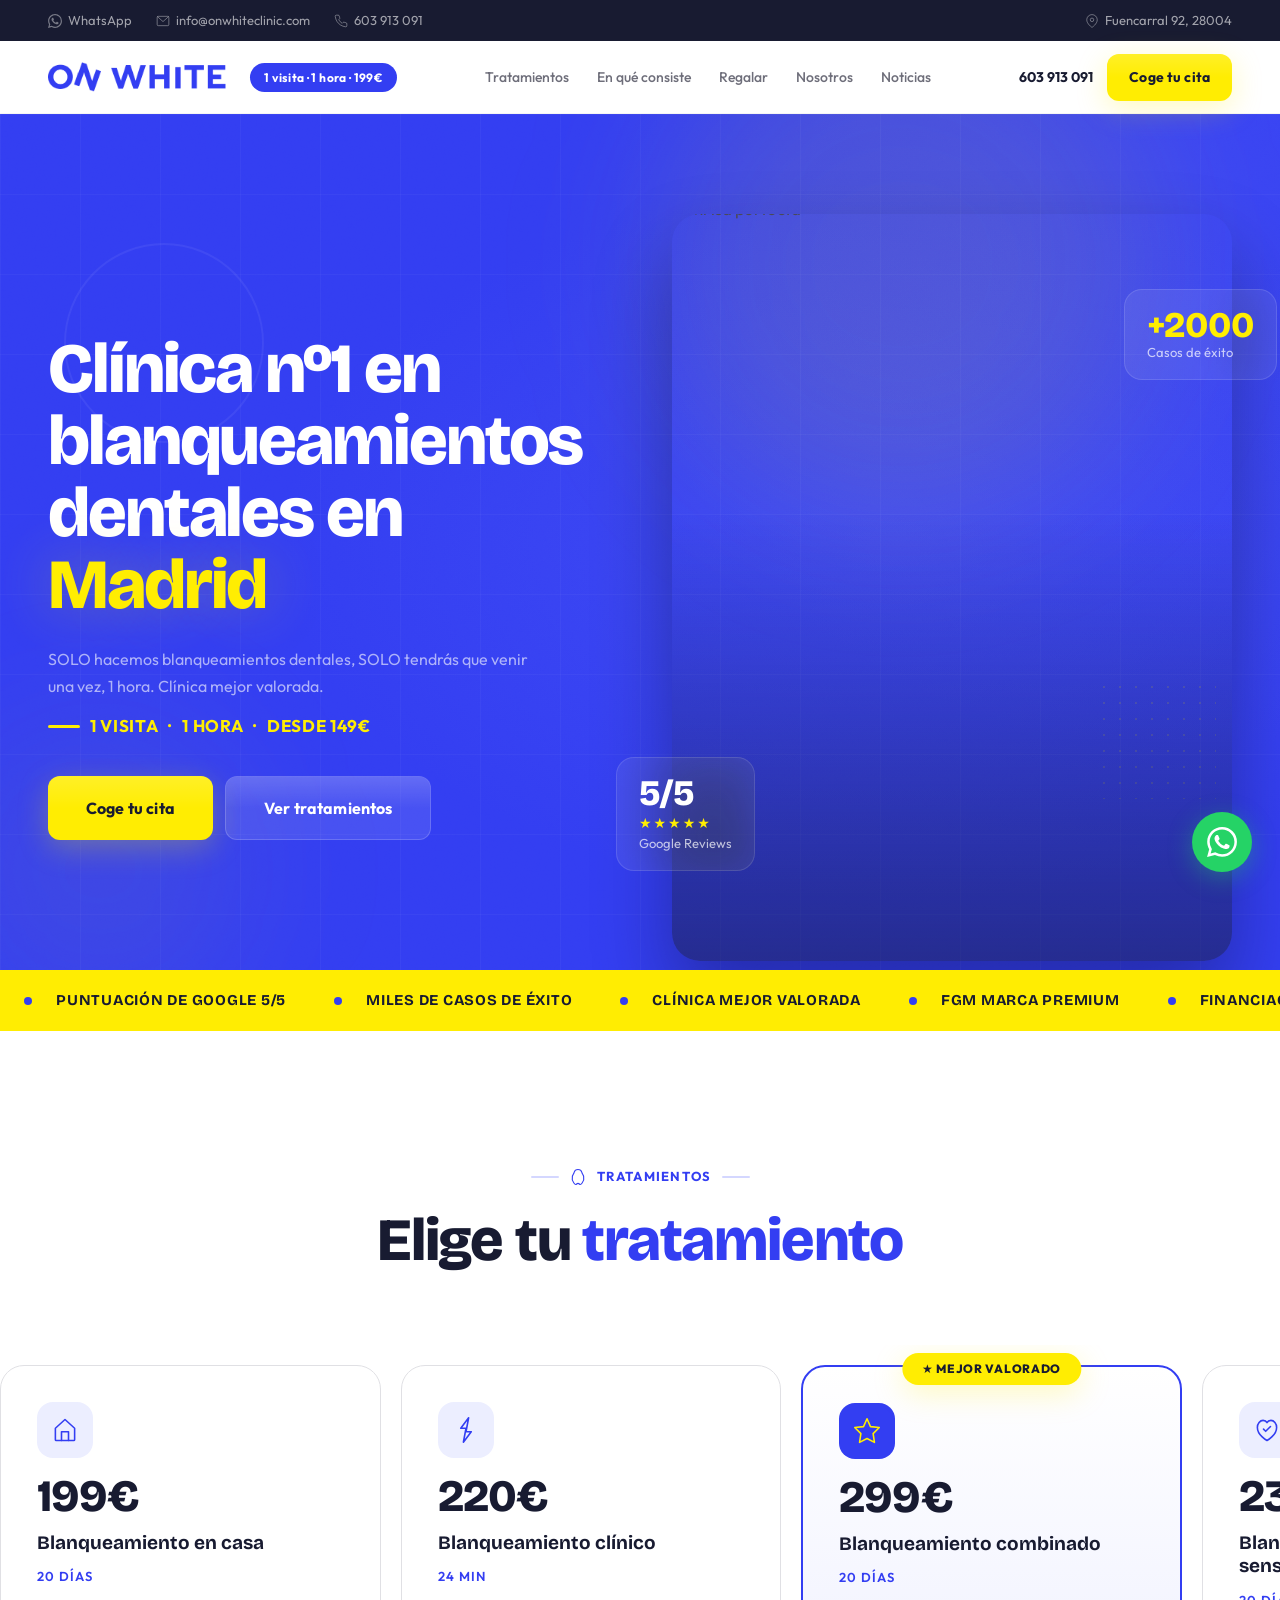
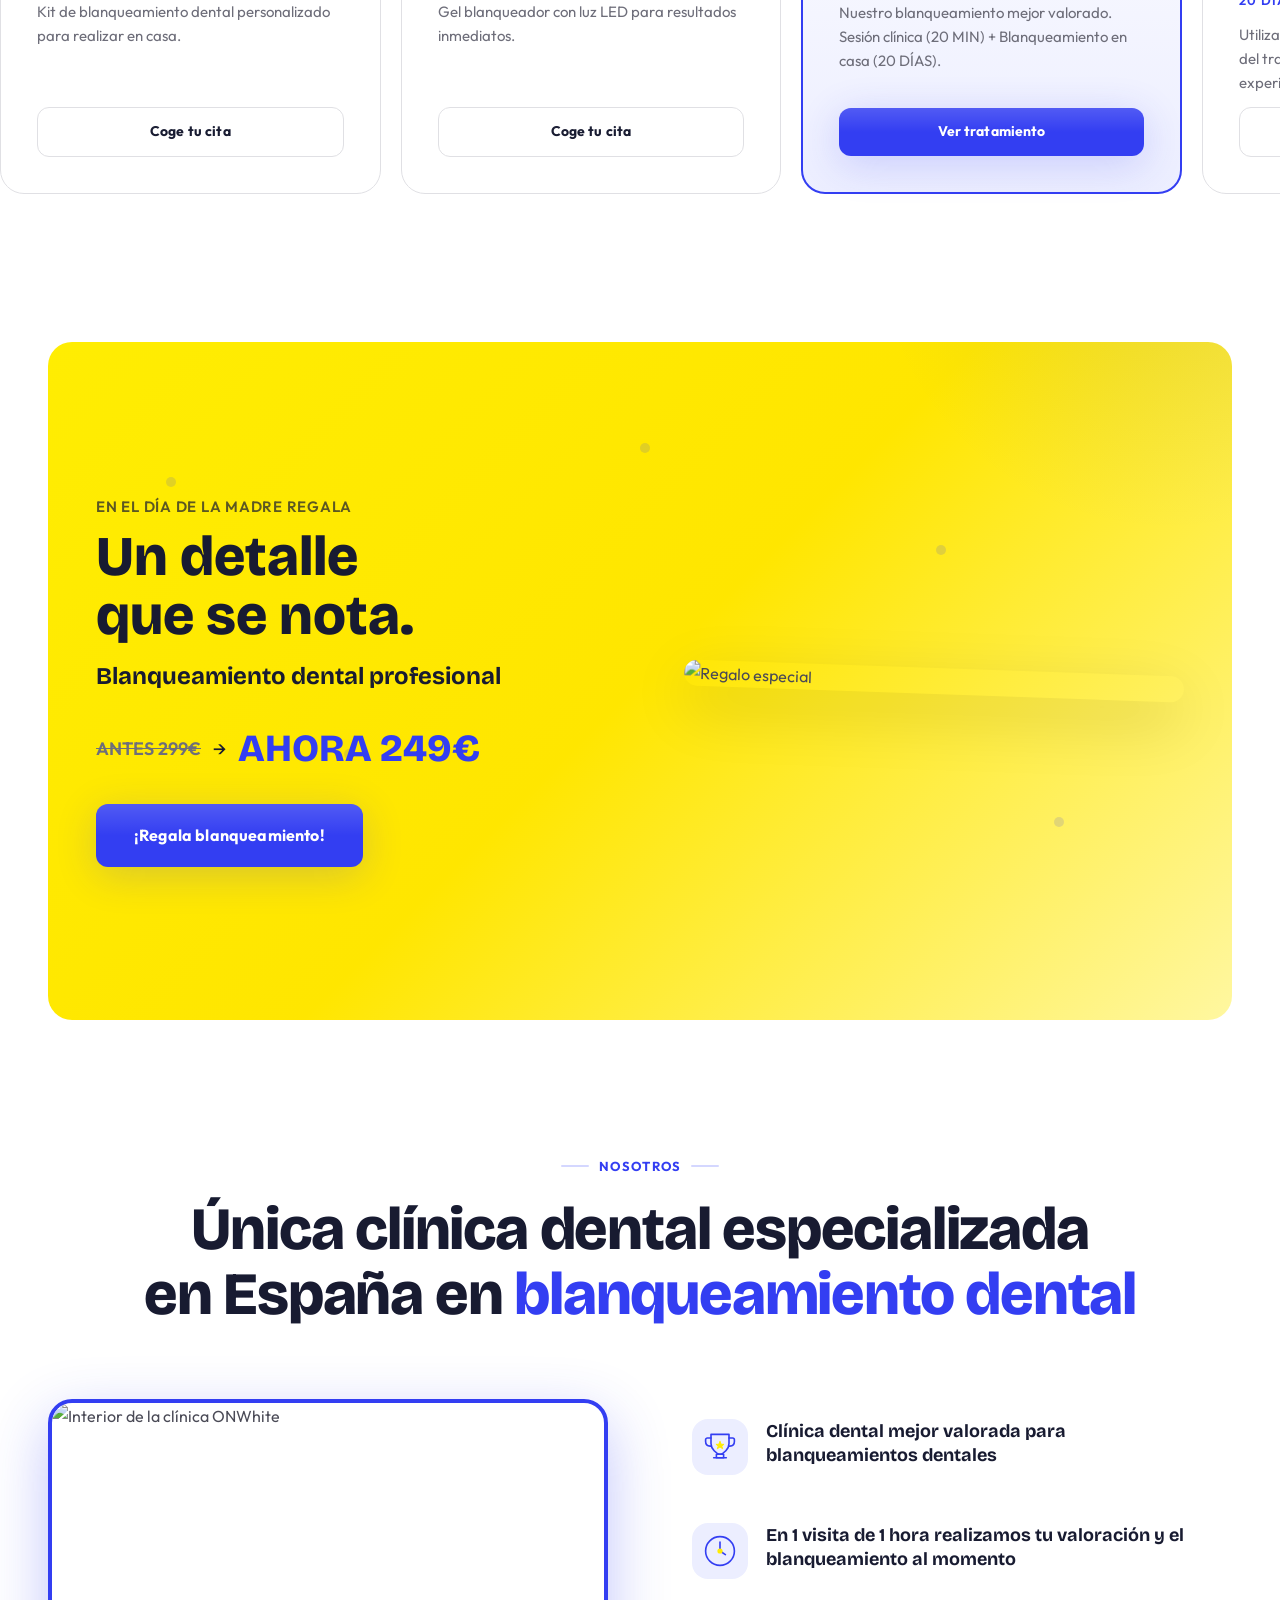
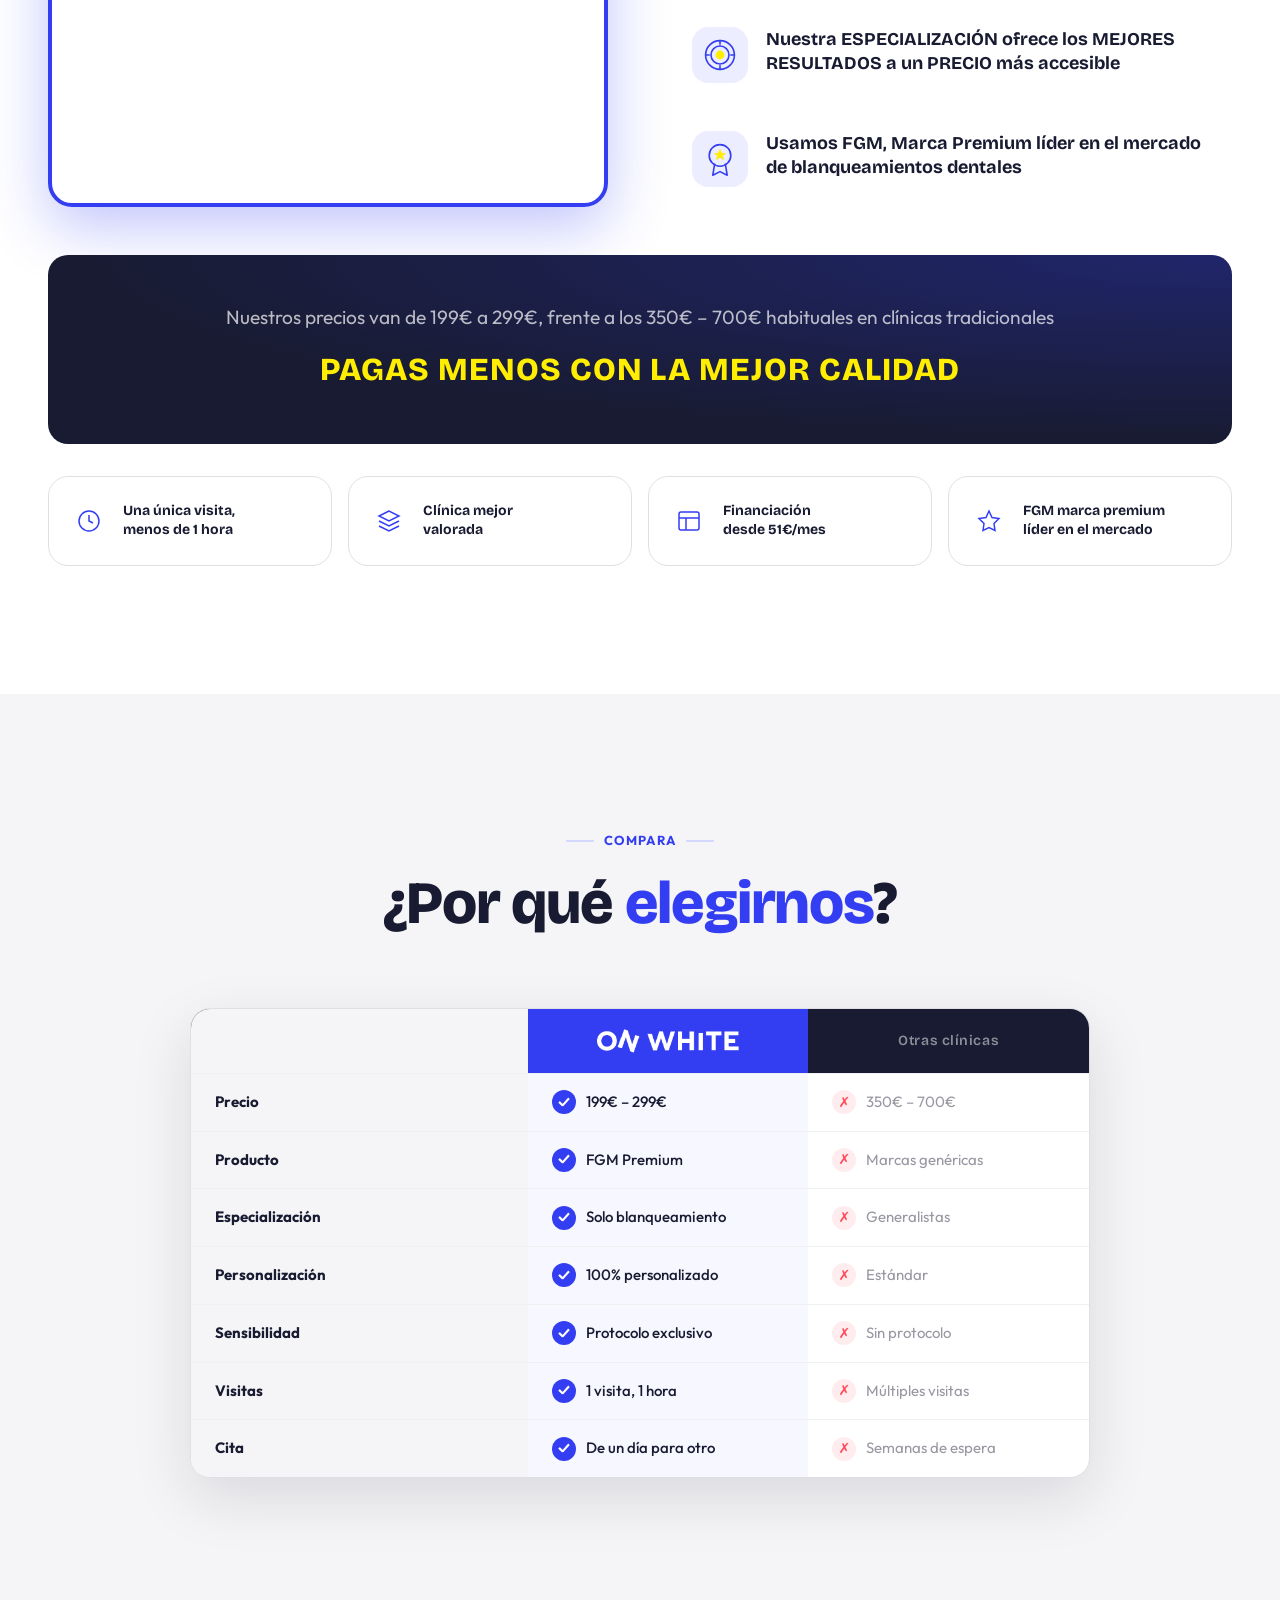
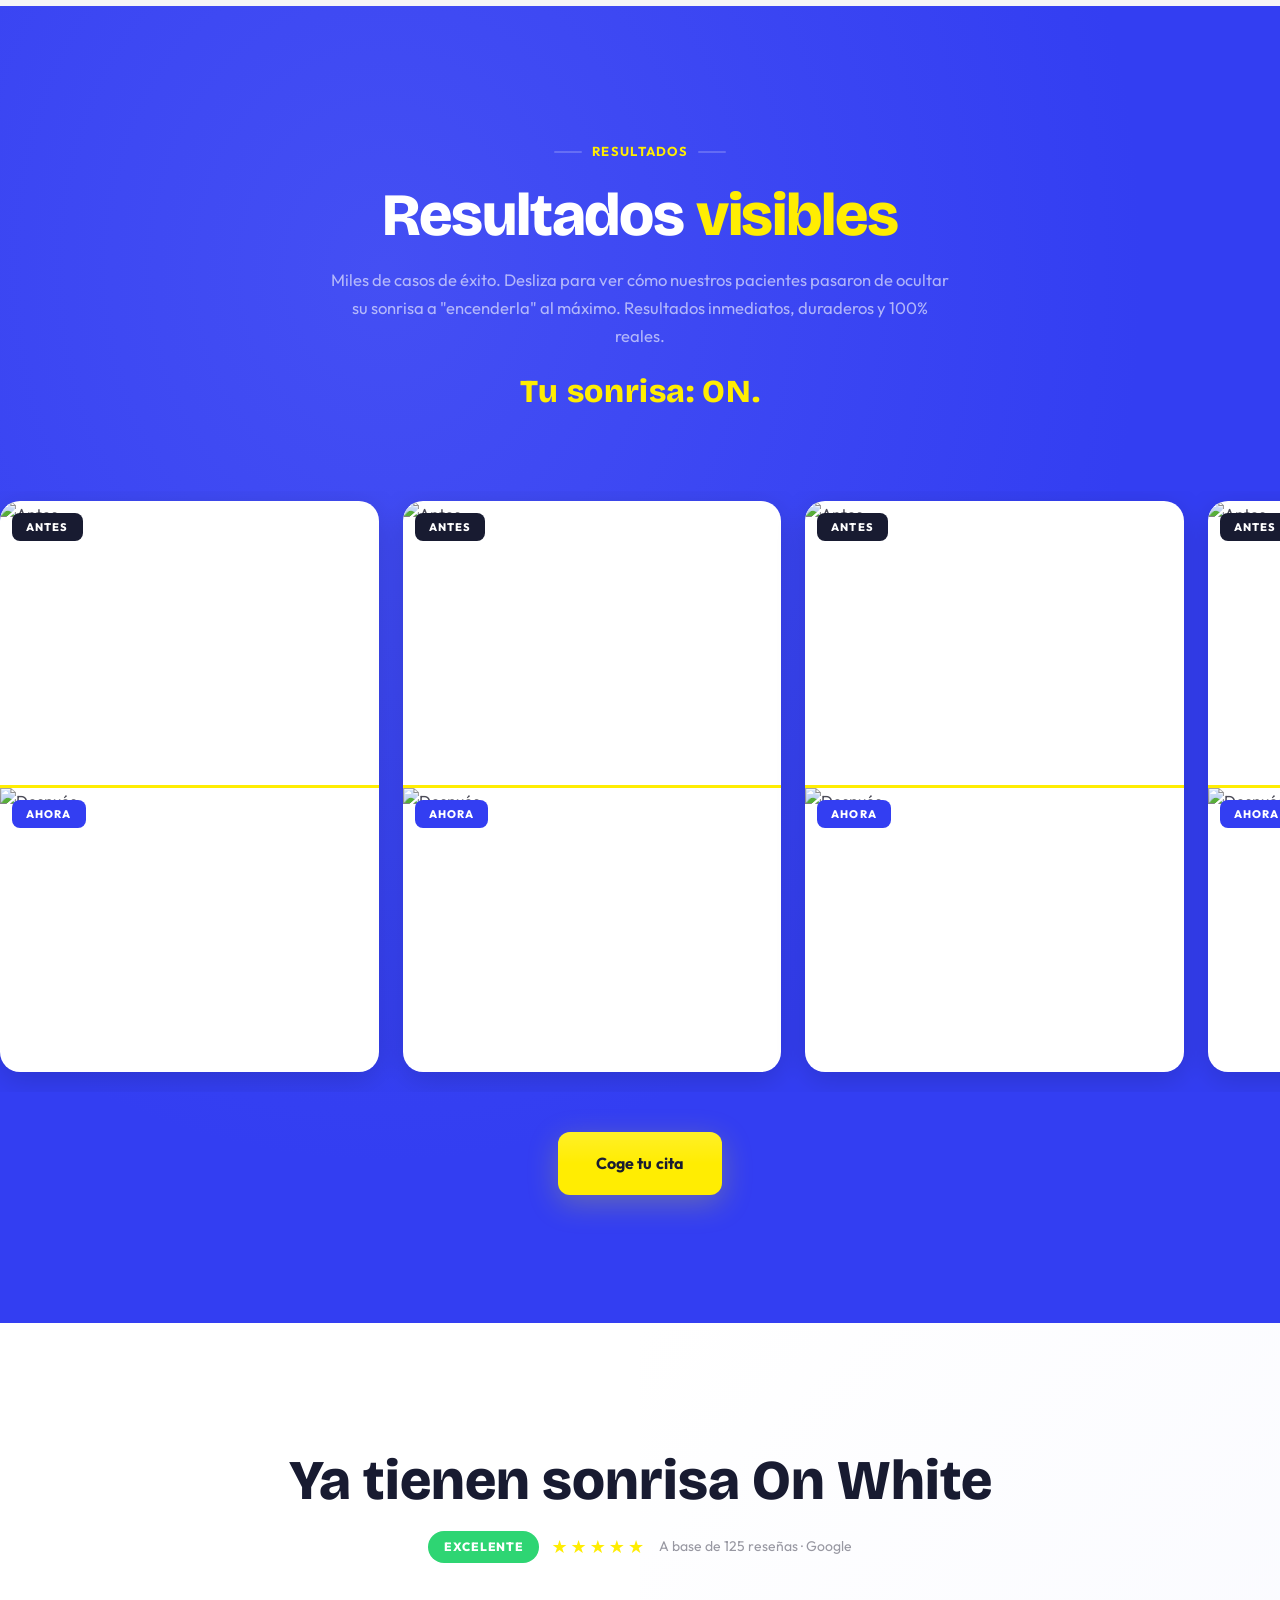
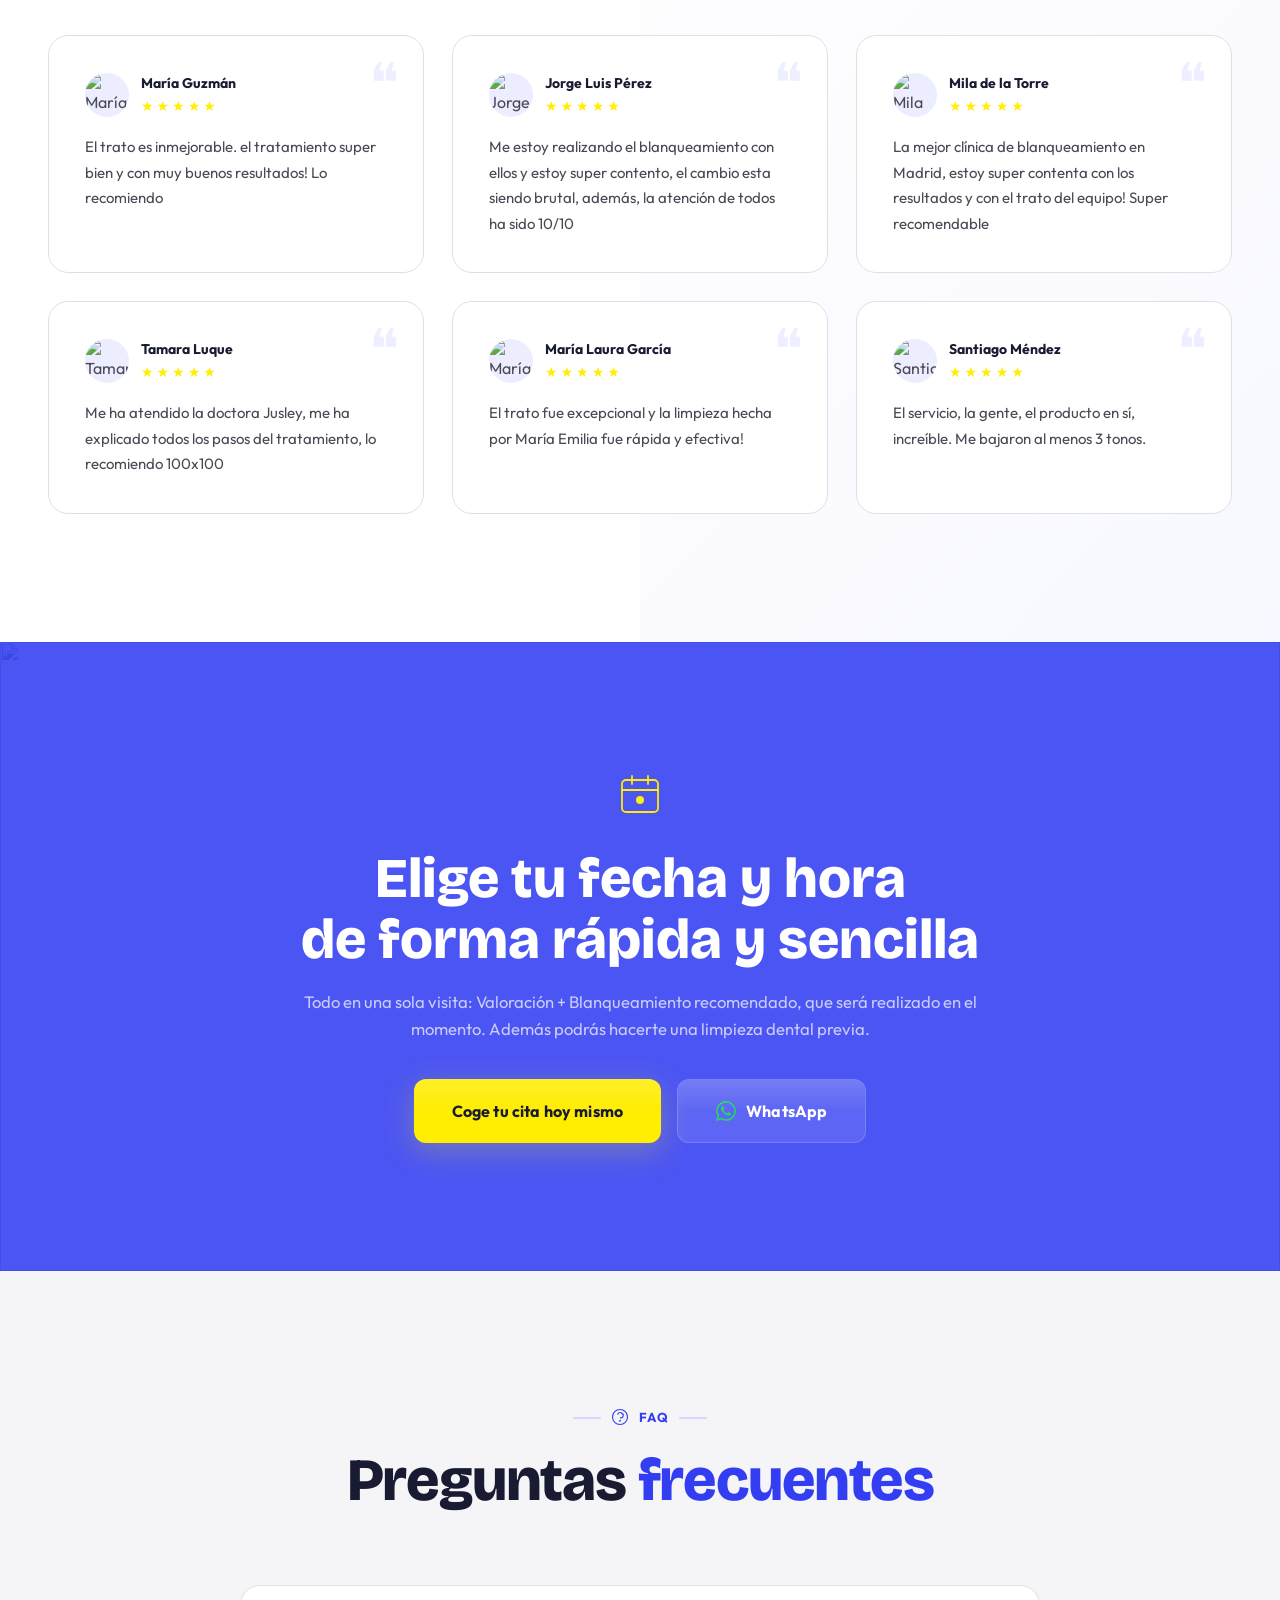
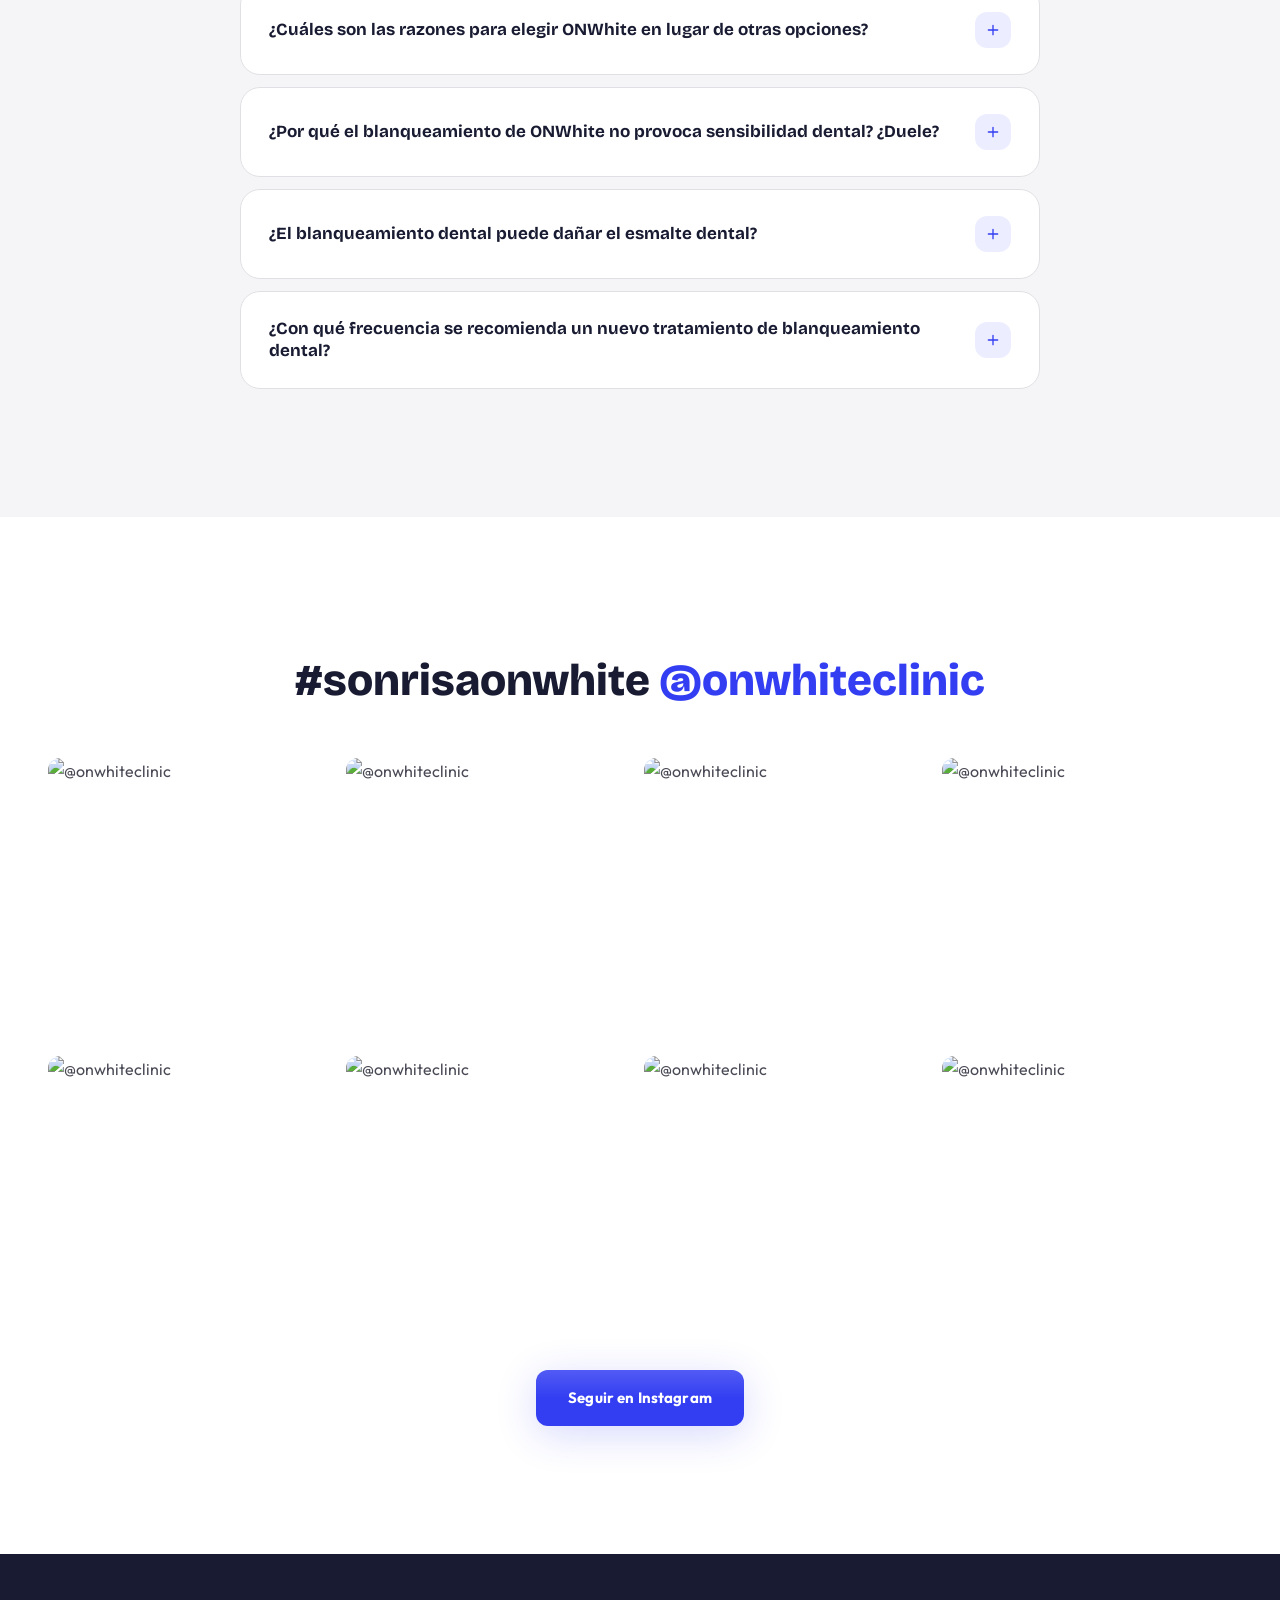
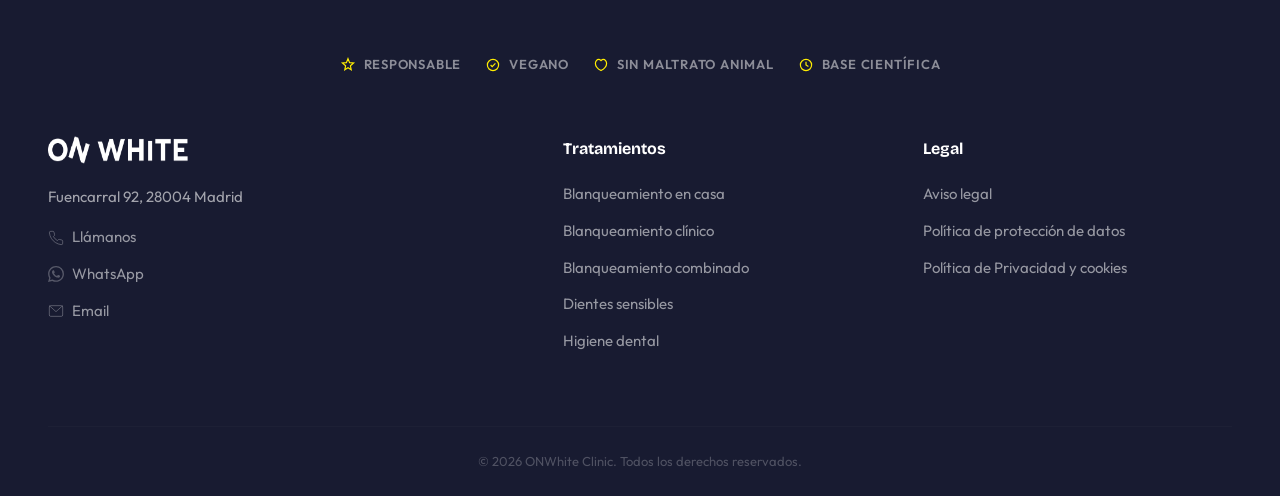
==== prototype/index.html @ ac0e4037 "fix: sliders scrollable, broken images, comparison header with logo - Add section--scroll class to d" ====
<!DOCTYPE html>
<html lang="es">
<head>
  <meta charset="UTF-8">
  <meta name="viewport" content="width=device-width, initial-scale=1.0">
  <title>ONWhite | Blanqueamiento X Dentistas en Madrid | Desde 149€</title>
  <meta name="description" content="La única clínica en España especializada en blanqueamiento dental. 1 visita, 1 hora, desde 149€. Clínica mejor valorada en Madrid.">
  <link rel="preconnect" href="https://fonts.googleapis.com">
  <link rel="preconnect" href="https://fonts.gstatic.com" crossorigin>
  <link href="https://fonts.googleapis.com/css2?family=Bricolage+Grotesque:opsz,wght@12..96,400;12..96,500;12..96,600;12..96,700;12..96,800&family=Outfit:wght@300;400;500;600;700&display=swap" rel="stylesheet">
  <link rel="stylesheet" href="styles.css">
</head>
<body>

  <!-- Sticky Mobile Bar -->
  <div class="sticky-bar" id="stickyBar">
    <span class="sticky-bar__text">1 visita · 1 hora · 199€</span>
    <a href="#reservar" class="sticky-bar__cta">Coge tu cita</a>
  </div>

  <!-- ==================== 1. TOP BAR ==================== -->
  <div class="topbar">
    <div class="topbar__inner">
      <div class="topbar__links">
        <a href="https://wa.me/34603913091" class="topbar__link" target="_blank" rel="noopener">
          <svg viewBox="0 0 24 24" fill="currentColor"><path d="M17.472 14.382c-.297-.149-1.758-.867-2.03-.967-.273-.099-.471-.148-.67.15-.197.297-.767.966-.94 1.164-.173.199-.347.223-.644.075-.297-.15-1.255-.463-2.39-1.475-.883-.788-1.48-1.761-1.653-2.059-.173-.297-.018-.458.13-.606.134-.133.298-.347.446-.52.149-.174.198-.298.298-.497.099-.198.05-.371-.025-.52-.075-.149-.669-1.612-.916-2.207-.242-.579-.487-.5-.669-.51-.173-.008-.371-.01-.57-.01-.198 0-.52.074-.792.372-.272.297-1.04 1.016-1.04 2.479 0 1.462 1.065 2.875 1.213 3.074.149.198 2.096 3.2 5.077 4.487.709.306 1.262.489 1.694.625.712.227 1.36.195 1.871.118.571-.085 1.758-.719 2.006-1.413.248-.694.248-1.289.173-1.413-.074-.124-.272-.198-.57-.347m-5.421 7.403h-.004a9.87 9.87 0 01-5.031-1.378l-.361-.214-3.741.982.998-3.648-.235-.374a9.86 9.86 0 01-1.51-5.26c.001-5.45 4.436-9.884 9.888-9.884 2.64 0 5.122 1.03 6.988 2.898a9.825 9.825 0 012.893 6.994c-.003 5.45-4.437 9.884-9.885 9.884m8.413-18.297A11.815 11.815 0 0012.05 0C5.495 0 .16 5.335.157 11.892c0 2.096.547 4.142 1.588 5.945L.057 24l6.305-1.654a11.882 11.882 0 005.683 1.448h.005c6.554 0 11.89-5.335 11.893-11.893a11.821 11.821 0 00-3.48-8.413z"/></svg>
          WhatsApp
        </a>
        <a href="mailto:info@onwhiteclinic.com" class="topbar__link">
          <svg viewBox="0 0 24 24" fill="none" stroke="currentColor" stroke-width="1.5"><rect x="2" y="4" width="20" height="16" rx="2"/><path d="M22 4L12 13 2 4"/></svg>
          info@onwhiteclinic.com
        </a>
        <a href="tel:+34603913091" class="topbar__link">
          <svg viewBox="0 0 24 24" fill="none" stroke="currentColor" stroke-width="1.5"><path d="M22 16.92v3a2 2 0 01-2.18 2 19.79 19.79 0 01-8.63-3.07 19.5 19.5 0 01-6-6 19.79 19.79 0 01-3.07-8.67A2 2 0 014.11 2h3a2 2 0 012 1.72c.127.96.361 1.903.7 2.81a2 2 0 01-.45 2.11L8.09 9.91a16 16 0 006 6l1.27-1.27a2 2 0 012.11-.45c.907.339 1.85.573 2.81.7A2 2 0 0122 16.92z"/></svg>
          603 913 091
        </a>
      </div>
      <div class="topbar__address">
        <svg viewBox="0 0 24 24" fill="none" stroke="currentColor" stroke-width="1.5"><path d="M21 10c0 7-9 13-9 13s-9-6-9-13a9 9 0 0118 0z"/><circle cx="12" cy="10" r="3"/></svg>
        Fuencarral 92, 28004
      </div>
    </div>
  </div>

  <!-- ==================== 2. HEADER ==================== -->
  <header class="header" id="header">
    <div class="header__inner">
      <a href="/" class="header__logo">
        <img src="../assets/onwhite-logo-positivo.png" alt="ON WHITE" width="160" height="32">
      </a>
      <span class="header__promo">1 visita · 1 hora · 199€</span>
      <nav class="header__nav">
        <a href="#tratamientos" class="nav-link">Tratamientos</a>
        <a href="#como-funciona" class="nav-link">En qué consiste</a>
        <a href="#regalo" class="nav-link">Regalar</a>
        <a href="#nosotros" class="nav-link">Nosotros</a>
        <a href="#noticias" class="nav-link">Noticias</a>
      </nav>
      <div class="header__right">
        <a href="tel:+34603913091" class="header__phone">603 913 091</a>
        <a href="#reservar" class="btn btn--yellow btn--sm">Coge tu cita</a>
      </div>
      <button class="header__burger" id="burger" aria-label="Menú">
        <span></span><span></span><span></span>
      </button>
    </div>
  </header>

  <!-- ==================== 17. Mobile Menu ==================== -->
  <div class="mobile-menu" id="mobileMenu">
    <nav class="mobile-menu__nav">
      <a href="#tratamientos" class="mobile-menu__link">Tratamientos</a>
      <a href="#como-funciona" class="mobile-menu__link">En qué consiste</a>
      <a href="#regalo" class="mobile-menu__link">Regalar</a>
      <a href="#nosotros" class="mobile-menu__link">Nosotros</a>
      <a href="#noticias" class="mobile-menu__link">Noticias</a>
      <a href="#reservar" class="btn btn--yellow btn--lg mobile-menu__cta">Coge tu cita</a>
    </nav>
  </div>

  <main>

    <!-- ==================== 3. HERO ==================== -->
    <section class="hero">
      <div class="hero__bg">
        <div class="hero__gradient"></div>
        <div class="hero__grid-lines"></div>
        <div class="hero__orb hero__orb--1"></div>
        <div class="hero__orb hero__orb--2"></div>
        <div class="hero__grain"></div>
        <!-- Decorative floating shapes -->
        <div class="hero__deco hero__deco--circle"></div>
        <div class="hero__deco hero__deco--dots"></div>
      </div>
      <div class="hero__content">
        <div class="hero__text">
          <h1 class="hero__title reveal">
            Clínica nº1 en<br>blanqueamientos<br>dentales en <em>Madrid</em>
          </h1>
          <p class="hero__desc reveal" style="animation-delay:.12s">SOLO hacemos blanqueamientos dentales, SOLO tendrás que venir una vez, 1 hora. Clínica mejor valorada.</p>
          <p class="hero__sub reveal" style="animation-delay:.18s">1 visita <span>·</span> 1 hora <span>·</span> desde 149€</p>
          <div class="hero__ctas reveal" style="animation-delay:.24s">
            <a href="#reservar" class="btn btn--yellow btn--lg">Coge tu cita</a>
            <a href="#tratamientos" class="btn btn--glass btn--lg">Ver tratamientos</a>
          </div>
        </div>
        <div class="hero__visual reveal" style="animation-delay:.15s">
          <div class="hero__img-wrap">
            <img src="https://images.unsplash.com/photo-1606811841689-23dfddce3e95?w=900&q=80&auto=format&fit=crop" alt="Sonrisa perfecta" loading="eager">
            <div class="hero__img-overlay"></div>
          </div>
          <div class="hero__float hero__float--rating">
            <div>
              <div class="hero__float-score" data-count="5" data-suffix="/5">5/5</div>
              <div class="hero__float-stars">★★★★★</div>
              <div class="hero__float-label">Google Reviews</div>
            </div>
          </div>
          <div class="hero__float hero__float--cases">
            <div>
              <div class="hero__float-num" data-count="2000" data-prefix="+">+2.000</div>
              <div class="hero__float-text">Casos de éxito</div>
            </div>
          </div>
        </div>
      </div>
    </section>

    <!-- ==================== 4. MARQUEE ==================== -->
    <div class="marquee">
      <div class="marquee__track">
        <span class="marquee__item">Puntuación de Google 5/5</span>
        <span class="marquee__item">Miles de casos de éxito</span>
        <span class="marquee__item">Clínica mejor valorada</span>
        <span class="marquee__item">FGM marca premium</span>
        <span class="marquee__item">Financiación desde 38 euros</span>
        <span class="marquee__item">Expertos en blanqueamientos dentales</span>
        <span class="marquee__item">Puntuación de Google 5/5</span>
        <span class="marquee__item">Miles de casos de éxito</span>
        <span class="marquee__item">Clínica mejor valorada</span>
        <span class="marquee__item">FGM marca premium</span>
        <span class="marquee__item">Financiación desde 38 euros</span>
        <span class="marquee__item">Expertos en blanqueamientos dentales</span>
      </div>
    </div>

    <!-- ==================== 5. TREATMENTS ==================== -->
    <section class="section section--scroll treatments" id="tratamientos">
      <div class="container">
        <div class="s-header">
          <div class="s-tag reveal">
            <!-- Tooth SVG icon -->
            <svg class="s-tag__icon" viewBox="0 0 24 24" fill="none" stroke="currentColor" stroke-width="1.5" stroke-linecap="round" stroke-linejoin="round" width="18" height="18">
              <path d="M12 2C9.5 2 7.5 3.5 7 5.5C6.3 8.2 5 9 4.5 11C3.5 15 5 18 6.5 20C7.5 21.5 8 22 9 22C10 22 10.5 20.5 12 20.5C13.5 20.5 14 22 15 22C16 22 16.5 21.5 17.5 20C19 18 20.5 15 19.5 11C19 9 17.7 8.2 17 5.5C16.5 3.5 14.5 2 12 2Z"/>
            </svg>
            Tratamientos
          </div>
          <h2 class="s-title reveal" style="animation-delay:.06s">Elige tu <em>tratamiento</em></h2>
        </div>
        <div class="t-slider">
          <div class="t-slider__track">

          <!-- Card 1: En casa -->
          <div class="t-card">
            <div class="t-card__icon-wrap">
              <svg viewBox="0 0 32 32" fill="none" stroke="var(--blue)" stroke-width="1.8" stroke-linecap="round" stroke-linejoin="round">
                <path d="M5 14L16 4L27 14V27C27 27.6 26.6 28 26 28H6C5.4 28 5 27.6 5 27V14Z"/>
                <path d="M12 28V18H20V28"/>
              </svg>
            </div>
            <div class="t-card__price">199€</div>
            <h3 class="t-card__name">Blanqueamiento en casa</h3>
            <div class="t-card__dur">20 DÍAS</div>
            <p class="t-card__desc">Kit de blanqueamiento dental personalizado para realizar en casa.</p>
            <a href="#reservar" class="btn btn--outline btn--full btn--sm">Coge tu cita</a>
          </div>

          <!-- Card 2: Clínico -->
          <div class="t-card">
            <div class="t-card__icon-wrap">
              <svg viewBox="0 0 32 32" fill="none" stroke="var(--blue)" stroke-width="1.8" stroke-linecap="round" stroke-linejoin="round">
                <path d="M19 2L10 14H16L13 30L22 18H16L19 2Z"/>
              </svg>
            </div>
            <div class="t-card__price">220€</div>
            <h3 class="t-card__name">Blanqueamiento clínico</h3>
            <div class="t-card__dur">24 MIN</div>
            <p class="t-card__desc">Gel blanqueador con luz LED para resultados inmediatos.</p>
            <a href="#reservar" class="btn btn--outline btn--full btn--sm">Coge tu cita</a>
          </div>

          <!-- Card 3: Combinado — FEATURED -->
          <div class="t-card t-card--best">
            <div class="t-card__badge">★ Mejor valorado</div>
            <div class="t-card__icon-wrap t-card__icon-wrap--best">
              <svg viewBox="0 0 32 32" fill="none" stroke="var(--yellow)" stroke-width="1.8" stroke-linecap="round" stroke-linejoin="round">
                <path d="M16 2L20 11L30 12L23 19L24.5 29L16 24.5L7.5 29L9 19L2 12L12 11L16 2Z"/>
              </svg>
            </div>
            <div class="t-card__price">299€</div>
            <h3 class="t-card__name">Blanqueamiento combinado</h3>
            <div class="t-card__dur">20 DÍAS</div>
            <p class="t-card__desc">Nuestro blanqueamiento mejor valorado. Sesión clínica (20 MIN) + Blanqueamiento en casa (20 DÍAS).</p>
            <a href="blanqueamiento-combinado.html" class="btn btn--blue btn--full btn--sm">Ver tratamiento</a>
          </div>

          <!-- Card 4: Dientes sensibles -->
          <div class="t-card">
            <div class="t-card__icon-wrap">
              <svg viewBox="0 0 32 32" fill="none" stroke="var(--blue)" stroke-width="1.8" stroke-linecap="round" stroke-linejoin="round">
                <path d="M16 28C16 28 27 22 27 13C27 9 24 5 20.5 5C18.2 5 16.5 6.5 16 7.5C15.5 6.5 13.8 5 11.5 5C8 5 5 9 5 13C5 22 16 28 16 28Z"/>
                <path d="M12 15L14.5 17.5L20 12"/>
              </svg>
            </div>
            <div class="t-card__price">238€</div>
            <h3 class="t-card__name">Blanqueamiento dientes sensibles</h3>
            <div class="t-card__dur">20 DÍAS</div>
            <p class="t-card__desc">Utilizamos productos desensibilizantes antes del tratamiento para garantizar una experiencia cómoda y segura.</p>
            <a href="#reservar" class="btn btn--outline btn--full btn--sm">Coge tu cita</a>
          </div>

          <!-- Card 5: Higiene -->
          <div class="t-card">
            <div class="t-card__icon-wrap">
              <svg viewBox="0 0 32 32" fill="none" stroke="var(--blue)" stroke-width="1.8" stroke-linecap="round" stroke-linejoin="round">
                <path d="M16 4L18 10L16 12L14 10L16 4Z"/>
                <path d="M16 12L22 6"/>
                <path d="M16 12L10 6"/>
                <path d="M16 12L20 18"/>
                <path d="M16 12L12 18"/>
                <path d="M16 12V20"/>
                <circle cx="16" cy="16" r="12" stroke-dasharray="3 3" opacity="0.3"/>
              </svg>
            </div>
            <div class="t-card__price">69€</div>
            <h3 class="t-card__name">Higiene dental</h3>
            <div class="t-card__dur">30 MIN</div>
            <p class="t-card__desc">Eliminamos placa y sarro utilizando tecnología de ultrasonidos.</p>
            <a href="#reservar" class="btn btn--outline btn--full btn--sm">Coge tu cita</a>
          </div>

          </div>
        </div>
      </div>
    </section>

    <!-- ==================== 6. PROMO BANNER (Día de la Madre) ==================== -->
    <section class="promo" id="regalo">
      <div class="promo__shape"></div>
      <div class="promo__confetti">
        <div class="promo__confetti-dot" style="left:10%;top:20%;animation-delay:0s"></div>
        <div class="promo__confetti-dot" style="left:25%;top:60%;animation-delay:0.4s"></div>
        <div class="promo__confetti-dot" style="left:75%;top:30%;animation-delay:0.8s"></div>
        <div class="promo__confetti-dot" style="left:85%;top:70%;animation-delay:1.2s"></div>
        <div class="promo__confetti-dot" style="left:50%;top:15%;animation-delay:0.6s"></div>
      </div>
      <div class="promo__inner">
        <div class="promo__text reveal">
          <p class="promo__label">En el día de la madre regala</p>
          <h2 class="promo__title">Un detalle<br>que se nota.</h2>
          <h3 class="promo__subtitle">Blanqueamiento dental profesional</h3>
          <div class="promo__pricing">
            <span class="promo__old">ANTES 299€</span>
            <span class="promo__arrow">→</span>
            <span class="promo__new">AHORA 249€</span>
          </div>
          <a href="#reservar" class="btn btn--blue btn--lg">¡Regala blanqueamiento!</a>
        </div>
        <div class="promo__visual reveal" style="animation-delay:.1s">
          <img src="https://images.unsplash.com/photo-1513885535751-8b9238bd345a?w=500&q=80&auto=format&fit=crop" alt="Regalo especial" class="promo__gift-img" loading="lazy">
        </div>
      </div>
    </section>

    <!-- ==================== 7. USP / VALOR ==================== -->
    <section class="section usp-section" id="nosotros">
      <div class="container">
        <div class="s-header">
          <div class="s-tag reveal">Nosotros</div>
          <h2 class="s-title reveal" style="animation-delay:.06s">Única clínica dental especializada<br>en España en <em>blanqueamiento dental</em></h2>
        </div>

        <div class="usp-layout">
          <!-- LEFT: Large clinic photo -->
          <div class="usp-photo reveal" style="animation-delay:.05s">
            <div class="usp-photo__frame">
              <img src="https://images.unsplash.com/photo-1629909613654-28e377c37b09?w=800&q=80&auto=format" alt="Interior de la clínica ONWhite" loading="lazy">
            </div>
          </div>

          <!-- RIGHT: 4 value props -->
          <div class="usp-props">
            <div class="usp-card reveal" style="animation-delay:.08s">
              <div class="usp-card__icon">
                <!-- Trophy icon -->
                <svg viewBox="0 0 40 40" fill="none" stroke="var(--blue)" stroke-width="1.8" stroke-linecap="round" stroke-linejoin="round">
                  <path d="M10 6H30V16C30 22 24 28 20 28C16 28 10 22 10 16V6Z"/>
                  <path d="M10 10H6C5 10 4 11 4 12V14C4 17 6 19 9 19H10"/>
                  <path d="M30 10H34C35 10 36 11 36 12V14C36 17 34 19 31 19H30"/>
                  <path d="M16 28H24V32H16V28Z"/>
                  <path d="M13 32H27"/>
                  <path d="M20 14L21.5 17H24.5L22 19L23 22L20 20L17 22L18 19L15.5 17H18.5L20 14Z" fill="var(--yellow)" stroke="var(--yellow)" stroke-width="1"/>
                </svg>
              </div>
              <h3 class="usp-card__title">Clínica dental mejor valorada para blanqueamientos dentales</h3>
            </div>
            <div class="usp-card reveal" style="animation-delay:.12s">
              <div class="usp-card__icon">
                <!-- Clock icon -->
                <svg viewBox="0 0 40 40" fill="none" stroke="var(--blue)" stroke-width="1.8" stroke-linecap="round" stroke-linejoin="round">
                  <circle cx="20" cy="20" r="16"/>
                  <path d="M20 10V20L26 24"/>
                  <circle cx="20" cy="20" r="2" fill="var(--yellow)" stroke="var(--yellow)"/>
                </svg>
              </div>
              <h3 class="usp-card__title">En 1 visita de 1 hora realizamos tu valoración y el blanqueamiento al momento</h3>
            </div>
            <div class="usp-card reveal" style="animation-delay:.16s">
              <div class="usp-card__icon">
                <!-- Target icon -->
                <svg viewBox="0 0 40 40" fill="none" stroke="var(--blue)" stroke-width="1.8" stroke-linecap="round" stroke-linejoin="round">
                  <circle cx="20" cy="20" r="16"/>
                  <circle cx="20" cy="20" r="10"/>
                  <circle cx="20" cy="20" r="4" fill="var(--yellow)" stroke="var(--yellow)"/>
                  <path d="M20 4V8"/>
                  <path d="M20 32V36"/>
                  <path d="M4 20H8"/>
                  <path d="M32 20H36"/>
                </svg>
              </div>
              <h3 class="usp-card__title">Nuestra ESPECIALIZACIÓN ofrece los MEJORES RESULTADOS a un PRECIO más accesible</h3>
            </div>
            <div class="usp-card reveal" style="animation-delay:.2s">
              <div class="usp-card__icon">
                <!-- Award icon -->
                <svg viewBox="0 0 40 40" fill="none" stroke="var(--blue)" stroke-width="1.8" stroke-linecap="round" stroke-linejoin="round">
                  <circle cx="20" cy="16" r="12"/>
                  <path d="M14 26L12 38L20 34L28 38L26 26"/>
                  <path d="M20 10L22 14H26L22.5 16.5L24 20.5L20 18L16 20.5L17.5 16.5L14 14H18L20 10Z" fill="var(--yellow)" stroke="var(--yellow)" stroke-width="1"/>
                </svg>
              </div>
              <h3 class="usp-card__title">Usamos FGM, Marca Premium líder en el mercado de blanqueamientos dentales</h3>
            </div>
          </div>
        </div>

        <!-- Price comparison banner -->
        <div class="price-banner reveal" style="animation-delay:.1s">
          <p class="price-banner__text">Nuestros precios van de 199€ a 299€, frente a los 350€ – 700€ habituales en clínicas tradicionales</p>
          <p class="price-banner__highlight">PAGAS MENOS CON LA MEJOR CALIDAD</p>
        </div>

        <!-- Stat pills -->
        <div class="stats-row reveal" style="animation-delay:.15s">
          <div class="stat-pill">
            <div class="stat-pill__icon">
              <svg viewBox="0 0 24 24" fill="none" stroke="var(--blue)" stroke-width="1.5"><circle cx="12" cy="12" r="10"/><path d="M12 6v6l4 2"/></svg>
            </div>
            <div class="stat-pill__val">Una única visita,<br>menos de 1 hora</div>
          </div>
          <div class="stat-pill">
            <div class="stat-pill__icon">
              <svg viewBox="0 0 24 24" fill="none" stroke="var(--blue)" stroke-width="1.5"><path d="M12 2L2 7l10 5 10-5-10-5zM2 17l10 5 10-5M2 12l10 5 10-5"/></svg>
            </div>
            <div class="stat-pill__val">Clínica mejor<br>valorada</div>
          </div>
          <div class="stat-pill">
            <div class="stat-pill__icon">
              <svg viewBox="0 0 24 24" fill="none" stroke="var(--blue)" stroke-width="1.5"><rect x="2" y="3" width="20" height="18" rx="2"/><path d="M2 9h20"/><path d="M9 21V9"/></svg>
            </div>
            <div class="stat-pill__val">Financiación<br>desde 51€/mes</div>
          </div>
          <div class="stat-pill">
            <div class="stat-pill__icon">
              <svg viewBox="0 0 24 24" fill="none" stroke="var(--blue)" stroke-width="1.5"><path d="M12 2L15 8.5L22 9.5L17 14.5L18 21.5L12 18.5L6 21.5L7 14.5L2 9.5L9 8.5L12 2Z"/></svg>
            </div>
            <div class="stat-pill__val">FGM marca premium<br>líder en el mercado</div>
          </div>
        </div>
      </div>
    </section>

    <!-- ==================== 8. COMPARISON ==================== -->
    <section class="section compare" id="como-funciona">
      <div class="container">
        <div class="s-header">
          <div class="s-tag reveal">Compara</div>
          <h2 class="s-title reveal" style="animation-delay:.06s">¿Por qué <em>elegirnos</em>?</h2>
        </div>
        <div class="compare-table reveal" style="animation-delay:.1s">
          <div class="compare-table__row compare-table__row--header">
            <div class="compare-table__feature"></div>
            <div class="compare-table__us"><img src="../assets/onwhite-logo-positivo.png" alt="ON WHITE" style="height:24px;filter:brightness(0) invert(1);"></div>
            <div class="compare-table__them"><span class="compare-them-label">Otras clínicas</span></div>
          </div>
          <div class="compare-table__row">
            <div class="compare-table__feature">Precio</div>
            <div class="compare-table__us"><span class="compare-check">✓</span> 199€ – 299€</div>
            <div class="compare-table__them"><span class="compare-x">✗</span> 350€ – 700€</div>
          </div>
          <div class="compare-table__row">
            <div class="compare-table__feature">Producto</div>
            <div class="compare-table__us"><span class="compare-check">✓</span> FGM Premium</div>
            <div class="compare-table__them"><span class="compare-x">✗</span> Marcas genéricas</div>
          </div>
          <div class="compare-table__row">
            <div class="compare-table__feature">Especialización</div>
            <div class="compare-table__us"><span class="compare-check">✓</span> Solo blanqueamiento</div>
            <div class="compare-table__them"><span class="compare-x">✗</span> Generalistas</div>
          </div>
          <div class="compare-table__row">
            <div class="compare-table__feature">Personalización</div>
            <div class="compare-table__us"><span class="compare-check">✓</span> 100% personalizado</div>
            <div class="compare-table__them"><span class="compare-x">✗</span> Estándar</div>
          </div>
          <div class="compare-table__row">
            <div class="compare-table__feature">Sensibilidad</div>
            <div class="compare-table__us"><span class="compare-check">✓</span> Protocolo exclusivo</div>
            <div class="compare-table__them"><span class="compare-x">✗</span> Sin protocolo</div>
          </div>
          <div class="compare-table__row">
            <div class="compare-table__feature">Visitas</div>
            <div class="compare-table__us"><span class="compare-check">✓</span> 1 visita, 1 hora</div>
            <div class="compare-table__them"><span class="compare-x">✗</span> Múltiples visitas</div>
          </div>
          <div class="compare-table__row">
            <div class="compare-table__feature">Cita</div>
            <div class="compare-table__us"><span class="compare-check">✓</span> De un día para otro</div>
            <div class="compare-table__them"><span class="compare-x">✗</span> Semanas de espera</div>
          </div>
        </div>
      </div>
    </section>

    <!-- ==================== 9. BEFORE/AFTER ==================== -->
    <section class="section section--scroll ba-section" id="resultados">
      <div class="ba-section__bg"></div>
      <div class="container">
        <div class="ba-header">
          <div class="s-tag s-tag--light reveal">Resultados</div>
          <h2 class="s-title s-title--white reveal" style="animation-delay:.05s">Resultados <em>visibles</em></h2>
          <p class="ba-header__desc reveal" style="animation-delay:.1s">Miles de casos de éxito. Desliza para ver cómo nuestros pacientes pasaron de ocultar su sonrisa a "encenderla" al máximo. Resultados inmediatos, duraderos y 100% reales.</p>
          <p class="ba-header__tagline reveal" style="animation-delay:.15s">Tu sonrisa: ON.</p>
        </div>
        <div class="ba-slider">
          <div class="ba-slider__track">
            <div class="ba-card">
              <div class="ba-card__top"><span class="ba-card__tag">Antes</span><img src="https://images.unsplash.com/photo-1606811841689-23dfddce3e95?w=400&q=75&auto=format&fit=crop" alt="Antes" loading="lazy"></div>
              <div class="ba-card__bottom"><span class="ba-card__tag ba-card__tag--after">Ahora</span><img src="https://images.unsplash.com/photo-1576091160550-2173dba999ef?w=400&q=75&auto=format&fit=crop" alt="Después" loading="lazy"></div>
            </div>
            <div class="ba-card">
              <div class="ba-card__top"><span class="ba-card__tag">Antes</span><img src="https://images.unsplash.com/photo-1606811841689-23dfddce3e95?w=400&q=75&auto=format&fit=crop" alt="Antes" loading="lazy"></div>
              <div class="ba-card__bottom"><span class="ba-card__tag ba-card__tag--after">Ahora</span><img src="https://images.unsplash.com/photo-1576091160550-2173dba999ef?w=400&q=75&auto=format&fit=crop" alt="Después" loading="lazy"></div>
            </div>
            <div class="ba-card">
              <div class="ba-card__top"><span class="ba-card__tag">Antes</span><img src="https://images.unsplash.com/photo-1606811841689-23dfddce3e95?w=400&q=75&auto=format&fit=crop" alt="Antes" loading="lazy"></div>
              <div class="ba-card__bottom"><span class="ba-card__tag ba-card__tag--after">Ahora</span><img src="https://images.unsplash.com/photo-1576091160550-2173dba999ef?w=400&q=75&auto=format&fit=crop" alt="Después" loading="lazy"></div>
            </div>
            <div class="ba-card">
              <div class="ba-card__top"><span class="ba-card__tag">Antes</span><img src="https://images.unsplash.com/photo-1606811841689-23dfddce3e95?w=400&q=75&auto=format&fit=crop" alt="Antes" loading="lazy"></div>
              <div class="ba-card__bottom"><span class="ba-card__tag ba-card__tag--after">Ahora</span><img src="https://images.unsplash.com/photo-1576091160550-2173dba999ef?w=400&q=75&auto=format&fit=crop" alt="Después" loading="lazy"></div>
            </div>
            <div class="ba-card">
              <div class="ba-card__top"><span class="ba-card__tag">Antes</span><img src="https://images.unsplash.com/photo-1606811841689-23dfddce3e95?w=400&q=75&auto=format&fit=crop" alt="Antes" loading="lazy"></div>
              <div class="ba-card__bottom"><span class="ba-card__tag ba-card__tag--after">Ahora</span><img src="https://images.unsplash.com/photo-1576091160550-2173dba999ef?w=400&q=75&auto=format&fit=crop" alt="Después" loading="lazy"></div>
            </div>
            <div class="ba-card">
              <div class="ba-card__top"><span class="ba-card__tag">Antes</span><img src="https://images.unsplash.com/photo-1606811841689-23dfddce3e95?w=400&q=75&auto=format&fit=crop" alt="Antes" loading="lazy"></div>
              <div class="ba-card__bottom"><span class="ba-card__tag ba-card__tag--after">Ahora</span><img src="https://images.unsplash.com/photo-1576091160550-2173dba999ef?w=400&q=75&auto=format&fit=crop" alt="Después" loading="lazy"></div>
            </div>
            <div class="ba-card">
              <div class="ba-card__top"><span class="ba-card__tag">Antes</span><img src="https://images.unsplash.com/photo-1606811841689-23dfddce3e95?w=400&q=75&auto=format&fit=crop" alt="Antes" loading="lazy"></div>
              <div class="ba-card__bottom"><span class="ba-card__tag ba-card__tag--after">Ahora</span><img src="https://images.unsplash.com/photo-1576091160550-2173dba999ef?w=400&q=75&auto=format&fit=crop" alt="Después" loading="lazy"></div>
            </div>
            <div class="ba-card">
              <div class="ba-card__top"><span class="ba-card__tag">Antes</span><img src="https://images.unsplash.com/photo-1606811841689-23dfddce3e95?w=400&q=75&auto=format&fit=crop" alt="Antes" loading="lazy"></div>
              <div class="ba-card__bottom"><span class="ba-card__tag ba-card__tag--after">Ahora</span><img src="https://images.unsplash.com/photo-1576091160550-2173dba999ef?w=400&q=75&auto=format&fit=crop" alt="Después" loading="lazy"></div>
            </div>
          </div>
        </div>
        <div class="ba-cta reveal" style="animation-delay:.2s">
          <a href="#reservar" class="btn btn--yellow btn--lg">Coge tu cita</a>
        </div>
      </div>
    </section>

    <!-- ==================== 10. TESTIMONIALS ==================== -->
    <section class="section testimonials">
      <div class="testimonials__bg"></div>
      <div class="container">
        <div class="testimonials__header">
          <h2 class="testimonials__title reveal">Ya tienen sonrisa On White</h2>
          <div class="testimonials__rating reveal" style="animation-delay:.08s">
            <span class="testimonials__rating-badge">EXCELENTE</span>
            <span class="testimonials__rating-stars">★★★★★</span>
            <span class="testimonials__rating-text">A base de 125 reseñas · Google</span>
          </div>
        </div>
        <div class="reviews-grid">
          <div class="review-card reveal" style="animation-delay:.05s">
            <div class="review-card__top">
              <div class="review-card__avatar">
                <img src="https://images.unsplash.com/photo-1494790108377-be9c29b29330?w=80&q=75&auto=format&fit=crop&crop=faces" alt="María Guzmán" loading="lazy">
              </div>
              <div>
                <div class="review-card__author">María Guzmán</div>
                <div class="review-card__stars">★★★★★</div>
              </div>
            </div>
            <div class="review-card__quote">❝</div>
            <p class="review-card__text">El trato es inmejorable. el tratamiento super bien y con muy buenos resultados! Lo recomiendo</p>
          </div>
          <div class="review-card reveal" style="animation-delay:.1s">
            <div class="review-card__top">
              <div class="review-card__avatar">
                <img src="https://images.unsplash.com/photo-1507003211169-0a1dd7228f2d?w=80&q=75&auto=format&fit=crop&crop=faces" alt="Jorge Luis Pérez" loading="lazy">
              </div>
              <div>
                <div class="review-card__author">Jorge Luis Pérez</div>
                <div class="review-card__stars">★★★★★</div>
              </div>
            </div>
            <div class="review-card__quote">❝</div>
            <p class="review-card__text">Me estoy realizando el blanqueamiento con ellos y estoy super contento, el cambio esta siendo brutal, además, la atención de todos ha sido 10/10</p>
          </div>
          <div class="review-card reveal" style="animation-delay:.15s">
            <div class="review-card__top">
              <div class="review-card__avatar">
                <img src="https://images.unsplash.com/photo-1543596628-0cca3e9ebfd6?w=80&q=75&auto=format&fit=crop&crop=faces" alt="Mila de la Torre" loading="lazy">
              </div>
              <div>
                <div class="review-card__author">Mila de la Torre</div>
                <div class="review-card__stars">★★★★★</div>
              </div>
            </div>
            <div class="review-card__quote">❝</div>
            <p class="review-card__text">La mejor clínica de blanqueamiento en Madrid, estoy super contenta con los resultados y con el trato del equipo! Super recomendable</p>
          </div>
          <div class="review-card reveal" style="animation-delay:.2s">
            <div class="review-card__top">
              <div class="review-card__avatar">
                <img src="https://images.unsplash.com/photo-1494790108377-be9c29b29330?w=80&q=75&auto=format&fit=crop&crop=faces" alt="Tamara Luque" loading="lazy">
              </div>
              <div>
                <div class="review-card__author">Tamara Luque</div>
                <div class="review-card__stars">★★★★★</div>
              </div>
            </div>
            <div class="review-card__quote">❝</div>
            <p class="review-card__text">Me ha atendido la doctora Jusley, me ha explicado todos los pasos del tratamiento, lo recomiendo 100x100</p>
          </div>
          <div class="review-card reveal" style="animation-delay:.25s">
            <div class="review-card__top">
              <div class="review-card__avatar">
                <img src="https://images.unsplash.com/photo-1543596628-0cca3e9ebfd6?w=80&q=75&auto=format&fit=crop&crop=faces" alt="María Laura García" loading="lazy">
              </div>
              <div>
                <div class="review-card__author">María Laura García</div>
                <div class="review-card__stars">★★★★★</div>
              </div>
            </div>
            <div class="review-card__quote">❝</div>
            <p class="review-card__text">El trato fue excepcional y la limpieza hecha por María Emilia fue rápida y efectiva!</p>
          </div>
          <div class="review-card reveal" style="animation-delay:.3s">
            <div class="review-card__top">
              <div class="review-card__avatar">
                <img src="https://images.unsplash.com/photo-1507003211169-0a1dd7228f2d?w=80&q=75&auto=format&fit=crop&crop=faces" alt="Santiago Méndez" loading="lazy">
              </div>
              <div>
                <div class="review-card__author">Santiago Méndez</div>
                <div class="review-card__stars">★★★★★</div>
              </div>
            </div>
            <div class="review-card__quote">❝</div>
            <p class="review-card__text">El servicio, la gente, el producto en sí, increíble. Me bajaron al menos 3 tonos.</p>
          </div>
        </div>
      </div>
    </section>

    <!-- ==================== 11. BOOKING CTA ==================== -->
    <section class="section cta-section" id="reservar">
      <div class="cta-section__bg">
        <img src="https://images.unsplash.com/photo-1588776814546-1ffcf47267a5?w=1400&q=80&auto=format" alt="" loading="lazy" aria-hidden="true">
        <div class="cta-section__overlay"></div>
      </div>
      <div class="container">
        <div class="cta-block">
          <div class="cta-block__icon reveal">
            <svg viewBox="0 0 48 48" fill="none" stroke="var(--yellow)" stroke-width="1.8" stroke-linecap="round" stroke-linejoin="round" width="48" height="48">
              <rect x="6" y="10" width="36" height="32" rx="4"/>
              <path d="M16 6V14"/>
              <path d="M32 6V14"/>
              <path d="M6 20H42"/>
              <circle cx="24" cy="30" r="4" fill="var(--yellow)" stroke="none"/>
            </svg>
          </div>
          <h2 class="cta-block__title reveal">Elige tu fecha y hora<br>de forma rápida y sencilla</h2>
          <p class="cta-block__desc reveal" style="animation-delay:.08s">Todo en una sola visita: Valoración + Blanqueamiento recomendado, que será realizado en el momento. Además podrás hacerte una limpieza dental previa.</p>
          <div class="cta-block__btns reveal" style="animation-delay:.14s">
            <a href="#" class="btn btn--yellow btn--lg">Coge tu cita hoy mismo</a>
            <a href="https://wa.me/34603913091" class="btn btn--glass btn--lg" target="_blank" rel="noopener">
              <svg viewBox="0 0 24 24" fill="#25D366" width="20" height="20"><path d="M17.472 14.382c-.297-.149-1.758-.867-2.03-.967-.273-.099-.471-.148-.67.15-.197.297-.767.966-.94 1.164-.173.199-.347.223-.644.075-.297-.15-1.255-.463-2.39-1.475-.883-.788-1.48-1.761-1.653-2.059-.173-.297-.018-.458.13-.606.134-.133.298-.347.446-.52.149-.174.198-.298.298-.497.099-.198.05-.371-.025-.52-.075-.149-.669-1.612-.916-2.207-.242-.579-.487-.5-.669-.51-.173-.008-.371-.01-.57-.01-.198 0-.52.074-.792.372-.272.297-1.04 1.016-1.04 2.479 0 1.462 1.065 2.875 1.213 3.074.149.198 2.096 3.2 5.077 4.487.709.306 1.262.489 1.694.625.712.227 1.36.195 1.871.118.571-.085 1.758-.719 2.006-1.413.248-.694.248-1.289.173-1.413-.074-.124-.272-.198-.57-.347m-5.421 7.403h-.004a9.87 9.87 0 01-5.031-1.378l-.361-.214-3.741.982.998-3.648-.235-.374a9.86 9.86 0 01-1.51-5.26c.001-5.45 4.436-9.884 9.888-9.884 2.64 0 5.122 1.03 6.988 2.898a9.825 9.825 0 012.893 6.994c-.003 5.45-4.437 9.884-9.885 9.884m8.413-18.297A11.815 11.815 0 0012.05 0C5.495 0 .16 5.335.157 11.892c0 2.096.547 4.142 1.588 5.945L.057 24l6.305-1.654a11.882 11.882 0 005.683 1.448h.005c6.554 0 11.89-5.335 11.893-11.893a11.821 11.821 0 00-3.48-8.413z"/></svg>
              WhatsApp
            </a>
          </div>
        </div>
      </div>
    </section>

    <!-- ==================== 12. FAQ ==================== -->
    <section class="section faq" id="faq">
      <div class="container">
        <div class="s-header">
          <div class="s-tag reveal">
            <svg class="s-tag__icon" viewBox="0 0 24 24" fill="none" stroke="currentColor" stroke-width="1.5" width="18" height="18">
              <circle cx="12" cy="12" r="10"/>
              <path d="M9 9a3 3 0 015.12-2.13A3 3 0 0112 13"/>
              <circle cx="12" cy="17" r="0.5" fill="currentColor"/>
            </svg>
            FAQ
          </div>
          <h2 class="s-title reveal" style="animation-delay:.06s">Preguntas <em>frecuentes</em></h2>
        </div>
        <div class="faq-list">
          <div class="faq-item reveal" style="animation-delay:.05s">
            <button class="faq-item__q" aria-expanded="false">
              <span>¿Cuáles son las razones para elegir ONWhite en lugar de otras opciones?</span>
              <div class="faq-item__icon"><svg viewBox="0 0 24 24" fill="none" stroke="currentColor" stroke-width="2" stroke-linecap="round"><path d="M12 5v14M5 12h14"/></svg></div>
            </button>
            <div class="faq-item__a">
              <p>Solo necesitarás venir una única vez a ONWhite para realizarte el tratamiento. ONWhite utiliza un desensibilizante para evitar la sensibilidad dental, lo que lo hace más cómodo para los pacientes. También usamos el producto de blanqueamiento dental más premium del mercado. Además al estar especializados en blanqueamiento dental nos hace ser muy competitivos en cuanto a precios y personalización de los tratamientos. El sistema de agendar por web es muy sencillo y puedes agendar de un día para otro.</p>
            </div>
          </div>
          <div class="faq-item reveal" style="animation-delay:.1s">
            <button class="faq-item__q" aria-expanded="false">
              <span>¿Por qué el blanqueamiento de ONWhite no provoca sensibilidad dental? ¿Duele?</span>
              <div class="faq-item__icon"><svg viewBox="0 0 24 24" fill="none" stroke="currentColor" stroke-width="2" stroke-linecap="round"><path d="M12 5v14M5 12h14"/></svg></div>
            </button>
            <div class="faq-item__a">
              <p>ONWhite utiliza una fórmula exclusiva diseñada para minimizar la sensibilidad dental, lo que lo hace más cómodo para los pacientes. Esto se logra gracias a un desensibilizante que se aplica de 15 a 20 minutos antes que ayudan a preparar al diente para el blanqueamiento dental sin sensibilidad.</p>
            </div>
          </div>
          <div class="faq-item reveal" style="animation-delay:.15s">
            <button class="faq-item__q" aria-expanded="false">
              <span>¿El blanqueamiento dental puede dañar el esmalte dental?</span>
              <div class="faq-item__icon"><svg viewBox="0 0 24 24" fill="none" stroke="currentColor" stroke-width="2" stroke-linecap="round"><path d="M12 5v14M5 12h14"/></svg></div>
            </button>
            <div class="faq-item__a">
              <p>El blanqueamiento dental no daña el esmalte si se realiza correctamente y bajo la supervisión de un profesional. En nuestro caso trabajamos con el producto de blanqueamiento dental más premium del mercado y un equipo de dentistas profesionales especializados en blanqueamientos dentales.</p>
            </div>
          </div>
          <div class="faq-item reveal" style="animation-delay:.2s">
            <button class="faq-item__q" aria-expanded="false">
              <span>¿Con qué frecuencia se recomienda un nuevo tratamiento de blanqueamiento dental?</span>
              <div class="faq-item__icon"><svg viewBox="0 0 24 24" fill="none" stroke="currentColor" stroke-width="2" stroke-linecap="round"><path d="M12 5v14M5 12h14"/></svg></div>
            </button>
            <div class="faq-item__a">
              <p>Esto puede variar según el estilo de vida y la dieta de cada persona, y del tipo de blanqueamiento dental que se haya realizado. Al año y medio podrías hacer un repaso si fuera necesario, pero realmente no será necesario hasta los 2-3 años. La ventaja de OnWhite es que puedes optar a mantenerte el Blanqueamiento dental comprando las jeringas por individual. Por ello OnWhite es la mejor opción para realizarte un Blanqueamiento dental, porque el Blanqueamiento dental se puede mantener de una forma económica, sencilla y bajo la supervisión de dentistas profesionales.</p>
            </div>
          </div>
        </div>
      </div>
    </section>

    <!-- ==================== 13. INSTAGRAM ==================== -->
    <section class="section insta" id="noticias">
      <div class="container">
        <p class="insta__tag reveal">#sonrisaonwhite <a href="https://www.instagram.com/onwhiteclinic/" target="_blank" rel="noopener">@onwhiteclinic</a></p>
        <div class="insta-feed reveal" style="animation-delay:.08s">
          <a href="https://www.instagram.com/onwhiteclinic/" target="_blank" rel="noopener" class="insta-feed__item">
            <img src="https://images.unsplash.com/photo-1606811841689-23dfddce3e95?w=300&q=75&auto=format&fit=crop" alt="@onwhiteclinic" loading="lazy">
          </a>
          <a href="https://www.instagram.com/onwhiteclinic/" target="_blank" rel="noopener" class="insta-feed__item">
            <img src="https://images.unsplash.com/photo-1576091160550-2173dba999ef?w=300&q=75&auto=format&fit=crop" alt="@onwhiteclinic" loading="lazy">
          </a>
          <a href="https://www.instagram.com/onwhiteclinic/" target="_blank" rel="noopener" class="insta-feed__item">
            <img src="https://images.unsplash.com/photo-1588776814546-1ffcf47267a5?w=300&q=75&auto=format&fit=crop" alt="@onwhiteclinic" loading="lazy">
          </a>
          <a href="https://www.instagram.com/onwhiteclinic/" target="_blank" rel="noopener" class="insta-feed__item">
            <img src="https://images.unsplash.com/photo-1629909613654-28e377c37b09?w=300&q=75&auto=format&fit=crop" alt="@onwhiteclinic" loading="lazy">
          </a>
          <a href="https://www.instagram.com/onwhiteclinic/" target="_blank" rel="noopener" class="insta-feed__item">
            <img src="https://images.unsplash.com/photo-1494790108377-be9c29b29330?w=300&q=75&auto=format&fit=crop&crop=faces" alt="@onwhiteclinic" loading="lazy">
          </a>
          <a href="https://www.instagram.com/onwhiteclinic/" target="_blank" rel="noopener" class="insta-feed__item">
            <img src="https://images.unsplash.com/photo-1559757148-5c350d0d3c56?w=300&q=75&auto=format&fit=crop" alt="@onwhiteclinic" loading="lazy">
          </a>
          <a href="https://www.instagram.com/onwhiteclinic/" target="_blank" rel="noopener" class="insta-feed__item">
            <img src="https://images.unsplash.com/photo-1507003211169-0a1dd7228f2d?w=300&q=75&auto=format&fit=crop&crop=faces" alt="@onwhiteclinic" loading="lazy">
          </a>
          <a href="https://www.instagram.com/onwhiteclinic/" target="_blank" rel="noopener" class="insta-feed__item">
            <img src="https://images.unsplash.com/photo-1609840114035-3c981b782dfe?w=300&q=75&auto=format&fit=crop" alt="@onwhiteclinic" loading="lazy">
          </a>
        </div>
        <p style="text-align:center;margin-top:24px;" class="reveal" style="animation-delay:.12s">
          <a href="https://www.instagram.com/onwhiteclinic/" target="_blank" rel="noopener" class="btn btn--blue">Seguir en Instagram</a>
        </p>
      </div>
    </section>

  </main>

  <!-- ==================== 14. FOOTER ==================== -->
  <footer class="footer">
    <div class="container">
      <div class="footer__badges">
        <div class="footer__badge">
          <svg viewBox="0 0 20 20" fill="none" stroke="var(--yellow)" stroke-width="1.5" width="16" height="16"><path d="M10 2L12 7L17 7.5L13 11L14 16L10 13.5L6 16L7 11L3 7.5L8 7L10 2Z"/></svg>
          Responsable
        </div>
        <div class="footer__badge">
          <svg viewBox="0 0 20 20" fill="none" stroke="var(--yellow)" stroke-width="1.5" width="16" height="16"><circle cx="10" cy="10" r="7"/><path d="M7 10L9 12L13 8"/></svg>
          Vegano
        </div>
        <div class="footer__badge">
          <svg viewBox="0 0 20 20" fill="none" stroke="var(--yellow)" stroke-width="1.5" width="16" height="16"><path d="M10 17C10 17 17 13 17 8C17 5.5 15 3 13 3C11.5 3 10.5 4 10 4.5C9.5 4 8.5 3 7 3C5 3 3 5.5 3 8C3 13 10 17 10 17Z"/></svg>
          Sin maltrato animal
        </div>
        <div class="footer__badge">
          <svg viewBox="0 0 20 20" fill="none" stroke="var(--yellow)" stroke-width="1.5" width="16" height="16"><circle cx="10" cy="10" r="7"/><path d="M10 6V10L13 12"/></svg>
          Base científica
        </div>
      </div>
      <div class="footer__grid">
        <div>
          <div class="footer__logo">
            <img src="../assets/onwhite-logo-positivo.png" alt="ON WHITE" width="140" height="28" style="filter:brightness(0) invert(1);">
          </div>
          <p class="footer__address">Fuencarral 92, 28004 Madrid</p>
          <div class="footer__contacts">
            <a href="tel:+34603913091" class="footer__contact-link">
              <svg viewBox="0 0 24 24" fill="none" stroke="currentColor" stroke-width="1.5" width="16" height="16"><path d="M22 16.92v3a2 2 0 01-2.18 2 19.79 19.79 0 01-8.63-3.07 19.5 19.5 0 01-6-6 19.79 19.79 0 01-3.07-8.67A2 2 0 014.11 2h3a2 2 0 012 1.72c.127.96.361 1.903.7 2.81a2 2 0 01-.45 2.11L8.09 9.91a16 16 0 006 6l1.27-1.27a2 2 0 012.11-.45c.907.339 1.85.573 2.81.7A2 2 0 0122 16.92z"/></svg>
              Llámanos
            </a>
            <a href="https://wa.me/34603913091" class="footer__contact-link" target="_blank" rel="noopener">
              <svg viewBox="0 0 24 24" fill="currentColor" width="16" height="16"><path d="M17.472 14.382c-.297-.149-1.758-.867-2.03-.967-.273-.099-.471-.148-.67.15-.197.297-.767.966-.94 1.164-.173.199-.347.223-.644.075-.297-.15-1.255-.463-2.39-1.475-.883-.788-1.48-1.761-1.653-2.059-.173-.297-.018-.458.13-.606.134-.133.298-.347.446-.52.149-.174.198-.298.298-.497.099-.198.05-.371-.025-.52-.075-.149-.669-1.612-.916-2.207-.242-.579-.487-.5-.669-.51-.173-.008-.371-.01-.57-.01-.198 0-.52.074-.792.372-.272.297-1.04 1.016-1.04 2.479 0 1.462 1.065 2.875 1.213 3.074.149.198 2.096 3.2 5.077 4.487.709.306 1.262.489 1.694.625.712.227 1.36.195 1.871.118.571-.085 1.758-.719 2.006-1.413.248-.694.248-1.289.173-1.413-.074-.124-.272-.198-.57-.347m-5.421 7.403h-.004a9.87 9.87 0 01-5.031-1.378l-.361-.214-3.741.982.998-3.648-.235-.374a9.86 9.86 0 01-1.51-5.26c.001-5.45 4.436-9.884 9.888-9.884 2.64 0 5.122 1.03 6.988 2.898a9.825 9.825 0 012.893 6.994c-.003 5.45-4.437 9.884-9.885 9.884m8.413-18.297A11.815 11.815 0 0012.05 0C5.495 0 .16 5.335.157 11.892c0 2.096.547 4.142 1.588 5.945L.057 24l6.305-1.654a11.882 11.882 0 005.683 1.448h.005c6.554 0 11.89-5.335 11.893-11.893a11.821 11.821 0 00-3.48-8.413z"/></svg>
              WhatsApp
            </a>
            <a href="mailto:info@onwhiteclinic.com" class="footer__contact-link">
              <svg viewBox="0 0 24 24" fill="none" stroke="currentColor" stroke-width="1.5" width="16" height="16"><rect x="2" y="4" width="20" height="16" rx="2"/><path d="M22 4L12 13 2 4"/></svg>
              Email
            </a>
          </div>
        </div>
        <div>
          <h4 class="footer__heading">Tratamientos</h4>
          <a href="#" class="footer__link">Blanqueamiento en casa</a>
          <a href="#" class="footer__link">Blanqueamiento clínico</a>
          <a href="blanqueamiento-combinado.html" class="footer__link">Blanqueamiento combinado</a>
          <a href="#" class="footer__link">Dientes sensibles</a>
          <a href="#" class="footer__link">Higiene dental</a>
        </div>
        <div>
          <h4 class="footer__heading">Legal</h4>
          <a href="#" class="footer__link">Aviso legal</a>
          <a href="#" class="footer__link">Política de protección de datos</a>
          <a href="#" class="footer__link">Política de Privacidad y cookies</a>
        </div>
      </div>
      <div class="footer__bottom">
        <p>&copy; 2026 ONWhite Clinic. Todos los derechos reservados.</p>
      </div>
    </div>
  </footer>

  <!-- ==================== 15. WhatsApp Float ==================== -->
  <a href="https://wa.me/34603913091" class="wa-float" target="_blank" rel="noopener" aria-label="Contactar por WhatsApp">
    <svg viewBox="0 0 24 24" fill="currentColor"><path d="M17.472 14.382c-.297-.149-1.758-.867-2.03-.967-.273-.099-.471-.148-.67.15-.197.297-.767.966-.94 1.164-.173.199-.347.223-.644.075-.297-.15-1.255-.463-2.39-1.475-.883-.788-1.48-1.761-1.653-2.059-.173-.297-.018-.458.13-.606.134-.133.298-.347.446-.52.149-.174.198-.298.298-.497.099-.198.05-.371-.025-.52-.075-.149-.669-1.612-.916-2.207-.242-.579-.487-.5-.669-.51-.173-.008-.371-.01-.57-.01-.198 0-.52.074-.792.372-.272.297-1.04 1.016-1.04 2.479 0 1.462 1.065 2.875 1.213 3.074.149.198 2.096 3.2 5.077 4.487.709.306 1.262.489 1.694.625.712.227 1.36.195 1.871.118.571-.085 1.758-.719 2.006-1.413.248-.694.248-1.289.173-1.413-.074-.124-.272-.198-.57-.347m-5.421 7.403h-.004a9.87 9.87 0 01-5.031-1.378l-.361-.214-3.741.982.998-3.648-.235-.374a9.86 9.86 0 01-1.51-5.26c.001-5.45 4.436-9.884 9.888-9.884 2.64 0 5.122 1.03 6.988 2.898a9.825 9.825 0 012.893 6.994c-.003 5.45-4.437 9.884-9.885 9.884m8.413-18.297A11.815 11.815 0 0012.05 0C5.495 0 .16 5.335.157 11.892c0 2.096.547 4.142 1.588 5.945L.057 24l6.305-1.654a11.882 11.882 0 005.683 1.448h.005c6.554 0 11.89-5.335 11.893-11.893a11.821 11.821 0 00-3.48-8.413z"/></svg>
  </a>

  <script src="main.js"></script>
</body>
</html>
---- prototype/styles.css ----
/* ============================================
   ON WHITE CLINIC — Electric Cinema v2
   #333EF2 blue · #FFED02 yellow · #181B31 navy
   ============================================ */

:root {
  --blue: #333EF2;
  --blue-dark: #2530D0;
  --blue-mid: #5560F5;
  --blue-light: #8990FF;
  --blue-pale: #D4D7FF;
  --blue-ghost: #ECEEFF;
  --yellow: #FFED02;
  --yellow-soft: #FFF7A0;
  --navy: #181B31;
  --navy-mid: #1E2140;
  --navy-light: #282C50;
  --white: #FFFFFF;
  --off-white: #F5F5F7;
  --grey-100: #F0F0F2;
  --grey-200: #E0E0E4;
  --grey-300: #C8C8CE;
  --grey-400: #9898A2;
  --grey-500: #6E6E7A;
  --grey-600: #4A4A56;
  --red: #FF4757;
  --green: #2ED573;

  --font-display: 'Bricolage Grotesque', system-ui, sans-serif;
  --font-body: 'Outfit', system-ui, sans-serif;

  --ease: cubic-bezier(0.16, 1, 0.3, 1);
  --ease-back: cubic-bezier(0.34, 1.56, 0.64, 1);
  --ease-smooth: cubic-bezier(0.25, 0.1, 0.25, 1);

  --container: 1280px;
  --radius: 20px;
  --radius-sm: 12px;
  --radius-xs: 8px;
  --radius-card: 24px;

  --shadow-sm: 0 2px 8px rgba(24,27,49,0.06);
  --shadow-md: 0 8px 30px rgba(24,27,49,0.08);
  --shadow-lg: 0 20px 60px rgba(24,27,49,0.12);
  --shadow-blue: 0 8px 40px rgba(51,62,242,0.2);
  --shadow-blue-lg: 0 20px 60px rgba(51,62,242,0.3);
  --shadow-yellow: 0 8px 30px rgba(255,237,2,0.25);
}

/* --- Reset --- */
*, *::before, *::after { box-sizing: border-box; margin: 0; padding: 0; }
html {
  scroll-behavior: smooth;
  -webkit-font-smoothing: antialiased;
  -moz-osx-font-smoothing: grayscale;
}
body {
  font-family: var(--font-body);
  font-size: 16px;
  line-height: 1.65;
  color: var(--grey-600);
  background: var(--white);
  overflow-x: hidden;
}
::selection { background: var(--blue); color: var(--white); }
a { color: inherit; text-decoration: none; }
ul { list-style: none; }
img { max-width: 100%; display: block; }
button { cursor: pointer; border: none; background: none; font: inherit; color: inherit; }

/* --- Layout --- */
.container { max-width: var(--container); margin: 0 auto; padding: 0 clamp(20px, 4vw, 48px); }
.section { padding: clamp(80px, 10vw, 140px) 0; position: relative; overflow: hidden; }
.section--scroll { overflow: visible; }

/* --- Buttons --- */
.btn {
  display: inline-flex; align-items: center; justify-content: center; gap: 10px;
  font-family: var(--font-body); font-weight: 700; font-size: 15px;
  border-radius: var(--radius-sm); padding: 16px 32px;
  transition: transform 0.45s var(--ease), box-shadow 0.45s var(--ease), background 0.3s, border-color 0.3s, color 0.3s;
  white-space: nowrap; position: relative; overflow: hidden;
  letter-spacing: 0.01em;
}
.btn::before {
  content: ''; position: absolute; inset: 0;
  background: linear-gradient(180deg, rgba(255,255,255,0.15) 0%, transparent 50%);
  pointer-events: none;
}
.btn:hover { transform: translateY(-3px); }
.btn:active { transform: translateY(0) scale(0.97); transition-duration: 0.15s; }
.btn:focus-visible { outline: 3px solid var(--blue-pale); outline-offset: 3px; }

.btn--yellow {
  background: var(--yellow); color: var(--navy);
  box-shadow: var(--shadow-yellow);
}
.btn--yellow:hover { box-shadow: 0 12px 40px rgba(255,237,2,0.4); }

.btn--blue {
  background: var(--blue); color: var(--white);
  box-shadow: var(--shadow-blue);
}
.btn--blue:hover { background: var(--blue-dark); box-shadow: var(--shadow-blue-lg); }

.btn--glass {
  background: rgba(255,255,255,0.1); color: var(--white);
  border: 1.5px solid rgba(255,255,255,0.18);
  backdrop-filter: blur(8px);
}
.btn--glass:hover { background: rgba(255,255,255,0.18); border-color: rgba(255,255,255,0.3); }

.btn--outline {
  border: 1.5px solid var(--grey-200); color: var(--navy);
  background: var(--white);
}
.btn--outline:hover { border-color: var(--blue); color: var(--blue); box-shadow: var(--shadow-sm); }

.btn--sm { padding: 12px 22px; font-size: 14px; }
.btn--lg { padding: 18px 38px; font-size: 16px; }
.btn--full { width: 100%; }

.btn--white {
  background: var(--white); color: var(--navy);
}
.btn--white:hover { box-shadow: var(--shadow-md); }


/* ============================================
   TOP BAR
   ============================================ */
.topbar {
  background: var(--navy); padding: 10px 0;
  font-size: 13px; color: rgba(255,255,255,0.6);
}
.topbar__inner {
  max-width: var(--container); margin: 0 auto;
  padding: 0 clamp(20px, 4vw, 48px);
  display: flex; align-items: center; justify-content: space-between; gap: 16px;
}
.topbar__links { display: flex; gap: 24px; align-items: center; flex-wrap: wrap; }
.topbar__link {
  display: flex; align-items: center; gap: 6px; transition: color 0.3s;
}
.topbar__link:hover { color: var(--yellow); }
.topbar__link svg { width: 14px; height: 14px; flex-shrink: 0; opacity: 0.7; }
.topbar__address { display: flex; align-items: center; gap: 6px; }
.topbar__address svg { width: 14px; height: 14px; flex-shrink: 0; opacity: 0.7; }


/* ============================================
   HEADER
   ============================================ */
.header {
  position: sticky; top: 0; z-index: 100;
  background: rgba(255,255,255,0.85);
  backdrop-filter: blur(20px); -webkit-backdrop-filter: blur(20px);
  border-bottom: 1px solid rgba(0,0,0,0.04);
  transition: box-shadow 0.4s, background 0.4s;
}
.header.scrolled {
  background: rgba(255,255,255,0.95);
  box-shadow: 0 4px 30px rgba(24,27,49,0.06);
}
.header__inner {
  max-width: var(--container); margin: 0 auto;
  padding: 0 clamp(20px, 4vw, 48px);
  display: flex; align-items: center; height: 72px; gap: 24px;
}
.header__logo img { height: 30px; width: auto; }
.header__promo {
  background: var(--blue); color: var(--white);
  font-size: 12px; font-weight: 700; padding: 5px 14px;
  border-radius: 100px; letter-spacing: 0.03em;
}
.header__nav { display: flex; gap: 28px; flex: 1; justify-content: center; }
.nav-link {
  font-size: 14px; font-weight: 500; color: var(--grey-500);
  transition: color 0.3s; position: relative; padding: 4px 0;
}
.nav-link::after {
  content: ''; position: absolute; bottom: -2px; left: 0;
  width: 0; height: 2.5px; background: var(--blue); border-radius: 2px;
  transition: width 0.4s var(--ease);
}
.nav-link:hover { color: var(--navy); }
.nav-link:hover::after { width: 100%; }
.header__right { display: flex; align-items: center; gap: 14px; }
.header__phone { font-size: 14px; font-weight: 700; color: var(--navy); transition: color 0.3s; }
.header__phone:hover { color: var(--blue); }

.header__burger { display: none; width: 28px; height: 20px; position: relative; z-index: 110; flex-shrink: 0; }
.header__burger span {
  display: block; width: 100%; height: 2px; background: var(--navy);
  position: absolute; left: 0; transition: all 0.4s var(--ease);
}
.header__burger span:nth-child(1) { top: 0; }
.header__burger span:nth-child(2) { top: 50%; transform: translateY(-50%); }
.header__burger span:nth-child(3) { bottom: 0; }
.header__burger.active span:nth-child(1) { transform: translateY(9px) rotate(45deg); }
.header__burger.active span:nth-child(2) { opacity: 0; }
.header__burger.active span:nth-child(3) { transform: translateY(-9px) rotate(-45deg); }

/* Mobile menu */
.mobile-menu {
  position: fixed; inset: 0; z-index: 99; background: var(--white);
  display: flex; align-items: center; justify-content: center;
  opacity: 0; pointer-events: none; transition: opacity 0.4s;
}
.mobile-menu.active { opacity: 1; pointer-events: all; }
.mobile-menu__nav { display: flex; flex-direction: column; align-items: center; gap: 20px; }
.mobile-menu__link { font-family: var(--font-display); font-size: 28px; font-weight: 700; color: var(--navy); }
.mobile-menu__link:hover { color: var(--blue); }


/* ============================================
   HERO
   ============================================ */
.hero {
  position: relative;
  background: var(--blue);
  min-height: calc(100dvh - 44px); /* minus topbar */
  display: flex;
  align-items: center;
  overflow: hidden;
  padding: 90px 0 0;
  margin-bottom: 0;
}

.hero__bg { position: absolute; inset: 0; pointer-events: none; }
.hero__gradient {
  position: absolute; inset: 0;
  background:
    radial-gradient(ellipse 80% 70% at 70% 50%, rgba(85,96,245,0.35) 0%, transparent 60%),
    radial-gradient(ellipse 50% 60% at 10% 80%, rgba(51,62,242,0.15) 0%, transparent 50%),
    radial-gradient(circle at 90% 10%, rgba(137,144,255,0.1) 0%, transparent 40%);
}
.hero__grid-lines {
  position: absolute; inset: 0;
  background-image:
    linear-gradient(rgba(255,255,255,0.03) 1px, transparent 1px),
    linear-gradient(90deg, rgba(255,255,255,0.03) 1px, transparent 1px);
  background-size: 80px 80px;
}
.hero__orb {
  position: absolute; border-radius: 50%; filter: blur(80px); pointer-events: none;
}
.hero__orb--1 { width: 500px; height: 500px; top: -100px; right: 10%; background: rgba(255,237,2,0.1); }
.hero__orb--2 { width: 300px; height: 300px; bottom: -50px; left: -50px; background: rgba(255,237,2,0.06); }
.hero__grain {
  position: absolute; inset: 0; pointer-events: none;
  background-image: url("data:image/svg+xml,%3Csvg viewBox='0 0 512 512' xmlns='http://www.w3.org/2000/svg'%3E%3Cfilter id='n'%3E%3CfeTurbulence type='fractalNoise' baseFrequency='0.65' numOctaves='4' stitchTiles='stitch'/%3E%3C/filter%3E%3Crect width='100%25' height='100%25' filter='url(%23n)' opacity='0.04'/%3E%3C/svg%3E");
  background-size: 200px; mix-blend-mode: overlay;
}

/* Decorative elements */
.hero__deco { position: absolute; pointer-events: none; }
.hero__deco--circle {
  width: 200px; height: 200px;
  border: 2px solid rgba(255,255,255,0.06);
  border-radius: 50%;
  top: 15%; left: 5%;
  animation: float 8s ease-in-out infinite;
}
.hero__deco--dots {
  width: 120px; height: 120px;
  bottom: 20%; right: 5%;
  background-image: radial-gradient(circle, rgba(255,237,2,0.15) 1.5px, transparent 1.5px);
  background-size: 16px 16px;
  animation: float 10s ease-in-out infinite reverse;
}

.hero__content {
  max-width: var(--container); margin: 0 auto;
  padding: 0 clamp(20px, 4vw, 48px);
  display: grid; grid-template-columns: 1fr 1fr;
  gap: clamp(40px, 5vw, 80px); align-items: center;
  position: relative; z-index: 2;
}

.hero__badge {
  display: inline-flex; align-items: center; gap: 8px;
  background: rgba(255,255,255,0.06);
  border: 1px solid rgba(255,255,255,0.1);
  padding: 8px 18px; border-radius: 100px;
  font-size: 13px; font-weight: 600; color: rgba(255,255,255,0.7);
  margin-bottom: 28px; backdrop-filter: blur(10px);
}
.hero__badge-dot {
  width: 8px; height: 8px; border-radius: 50%; background: var(--green);
  animation: pulse 2s ease infinite;
}
@keyframes pulse {
  0%, 100% { box-shadow: 0 0 0 0 rgba(46,213,115,0.4); }
  50% { box-shadow: 0 0 0 8px rgba(46,213,115,0); }
}

.hero__title {
  font-family: var(--font-display);
  font-size: clamp(44px, 5.5vw, 80px);
  font-weight: 800; line-height: 1.02;
  color: var(--white); margin-bottom: 24px;
  letter-spacing: -0.03em;
}
.hero__title em {
  font-style: normal; color: var(--yellow);
  text-shadow: 0 0 60px rgba(255,237,2,0.3);
}
.hero__desc {
  font-size: clamp(16px, 1.2vw, 19px);
  color: rgba(255,255,255,0.6);
  max-width: 480px; line-height: 1.7; margin-bottom: 12px;
}
.hero__sub {
  font-size: 17px; font-weight: 700; color: var(--yellow);
  margin-bottom: 36px;
  display: flex; align-items: center; gap: 10px;
  text-transform: uppercase; letter-spacing: 0.04em;
}
.hero__sub::before {
  content: '';
  width: 32px; height: 3px;
  background: var(--yellow); border-radius: 3px;
}
.hero__ctas { display: flex; gap: 12px; flex-wrap: wrap; }

/* Hero Image */
.hero__visual { position: relative; }
.hero__img-wrap {
  position: relative; border-radius: 28px; overflow: hidden;
  aspect-ratio: 3/4;
  box-shadow: 0 40px 80px rgba(0,0,0,0.3);
}
.hero__img-wrap img {
  width: 100%; height: 100%; object-fit: cover;
  transform: scale(1.05); transition: transform 8s var(--ease-smooth);
}
.hero__img-wrap:hover img { transform: scale(1.1); }
.hero__img-overlay {
  position: absolute; inset: 0;
  background: linear-gradient(180deg, transparent 40%, rgba(24,27,49,0.5) 100%);
  pointer-events: none;
}

/* Floating glassmorphism cards */
.hero__float {
  position: absolute; z-index: 5;
  background: rgba(255,255,255,0.08);
  backdrop-filter: blur(20px); -webkit-backdrop-filter: blur(20px);
  border: 1px solid rgba(255,255,255,0.12);
  border-radius: 18px; padding: 18px 22px;
  color: var(--white);
  animation: float 6s ease-in-out infinite;
}
.hero__float--rating { bottom: 12%; left: -10%; animation-delay: 0s; }
.hero__float--cases { top: 10%; right: -8%; animation-delay: -3s; }
.hero__float-score {
  font-family: var(--font-display);
  font-size: 36px; font-weight: 800; line-height: 1;
}
.hero__float-num {
  font-family: var(--font-display);
  font-size: 36px; font-weight: 800; line-height: 1; color: var(--yellow);
}
.hero__float-label, .hero__float-text { font-size: 13px; opacity: 0.7; line-height: 1.3; }
.hero__float-stars { color: var(--yellow); font-size: 14px; letter-spacing: 2px; }

@keyframes float {
  0%, 100% { transform: translateY(0); }
  50% { transform: translateY(-12px); }
}


/* ============================================
   MARQUEE
   ============================================ */
.marquee {
  background: var(--yellow); padding: 18px 0;
  overflow: hidden; position: relative;
}
.marquee__track {
  display: flex; gap: 0; width: max-content;
  animation: scroll-x 25s linear infinite;
}
.marquee__item {
  font-family: var(--font-display);
  font-size: 15px; font-weight: 700;
  text-transform: uppercase; letter-spacing: 0.05em;
  color: var(--navy); white-space: nowrap;
  padding: 0 24px; display: flex; align-items: center; gap: 24px;
}
.marquee__item::before {
  content: ''; width: 8px; height: 8px;
  background: var(--blue); border-radius: 50%; flex-shrink: 0;
}
@keyframes scroll-x {
  from { transform: translateX(0); }
  to { transform: translateX(-50%); }
}


/* ============================================
   SECTION HEADERS
   ============================================ */
.s-header {
  text-align: center;
  margin-bottom: clamp(48px, 6vw, 72px);
}
.s-tag {
  display: inline-flex; align-items: center; gap: 10px;
  font-family: var(--font-body);
  font-size: 13px; font-weight: 700;
  text-transform: uppercase; letter-spacing: 0.1em;
  color: var(--blue); margin-bottom: 20px;
}
.s-tag__icon { flex-shrink: 0; }
.s-tag::before, .s-tag::after {
  content: ''; width: 28px; height: 2px;
  background: var(--blue-pale); border-radius: 2px;
}
.s-tag--light { color: var(--yellow); }
.s-tag--light::before, .s-tag--light::after { background: rgba(255,255,255,0.2); }

.s-title {
  font-family: var(--font-display);
  font-size: clamp(34px, 5vw, 60px);
  font-weight: 800; line-height: 1.08;
  letter-spacing: -0.02em;
  color: var(--navy); margin-bottom: 18px;
}
.s-title em { font-style: normal; color: var(--blue); }
.s-title--white { color: var(--white); }
.s-title--white em { color: var(--yellow); }

.s-desc {
  font-size: clamp(16px, 1.3vw, 18px);
  line-height: 1.7; color: var(--grey-500);
  max-width: 620px; margin: 0 auto;
}


/* ============================================
   TREATMENT CARDS
   ============================================ */
/* Treatment Slider */
.t-slider {
  overflow-x: auto;
  overflow-y: visible;
  -webkit-overflow-scrolling: touch;
  scroll-snap-type: x mandatory;
  scrollbar-width: none;
  margin: 0 calc(-1 * clamp(20px, 4vw, 48px));
  padding: 20px clamp(20px, 4vw, 48px) 20px;
}
.t-slider::-webkit-scrollbar { display: none; }
.t-slider__track {
  display: flex;
  gap: 20px;
}
.t-slider__track .t-card {
  flex: 0 0 calc(33.33% - 14px);
  min-width: 280px;
  scroll-snap-align: start;
  opacity: 1;
  transform: none;
}
.t-slider__track .t-card--best {
  overflow: visible;
}

.t-card {
  position: relative;
  background: var(--white);
  border: 1px solid var(--grey-200);
  border-radius: var(--radius-card);
  padding: clamp(28px, 3vw, 36px);
  transition: transform 0.5s var(--ease), box-shadow 0.5s var(--ease), border-color 0.4s var(--ease);
  display: flex; flex-direction: column; gap: 12px;
}
.t-card:hover {
  transform: translateY(-8px);
  box-shadow: var(--shadow-blue);
  border-color: var(--blue-pale);
}

.t-card--best {
  border: 2px solid var(--blue);
  background: linear-gradient(180deg, var(--white) 0%, var(--blue-ghost) 100%);
}

.t-card__badge {
  position: absolute; top: -14px; left: 50%; transform: translateX(-50%);
  background: var(--yellow); color: var(--navy);
  font-size: 12px; font-weight: 800;
  text-transform: uppercase; letter-spacing: 0.06em;
  padding: 6px 20px; border-radius: 100px;
  white-space: nowrap; box-shadow: var(--shadow-yellow);
}

.t-card__icon-wrap {
  width: 56px; height: 56px;
  background: var(--blue-ghost);
  border-radius: 16px;
  display: flex; align-items: center; justify-content: center;
  margin-bottom: 4px;
}
.t-card__icon-wrap svg { width: 28px; height: 28px; }
.t-card__icon-wrap--best {
  background: var(--blue);
}

.t-card__price {
  font-family: var(--font-display);
  font-size: clamp(40px, 3.5vw, 52px);
  font-weight: 800; line-height: 1;
  color: var(--navy); letter-spacing: -0.02em;
}

.t-card__name {
  font-family: var(--font-display);
  font-size: 19px; font-weight: 700;
  color: var(--navy); line-height: 1.25;
}

.t-card__dur {
  font-size: 13px; font-weight: 600;
  color: var(--blue); text-transform: uppercase;
  letter-spacing: 0.08em;
}

.t-card__desc {
  font-size: 15px; color: var(--grey-500);
  line-height: 1.6; flex: 1;
}

.t-card .btn { margin-top: auto; }


/* ============================================
   PROMO SECTION (Día de la Madre)
   ============================================ */
.promo {
  position: relative;
  background: linear-gradient(135deg, var(--yellow) 0%, #ffe600 50%, var(--yellow-soft) 100%);
  padding: clamp(48px, 6vw, 80px) 0;
  overflow: hidden;
  margin: 0 clamp(20px, 4vw, 48px);
  border-radius: var(--radius-card);
}
.promo__shape {
  position: absolute; top: -60%; right: -20%;
  width: 600px; height: 600px;
  background: radial-gradient(circle, rgba(51,62,242,0.1) 0%, transparent 70%);
  border-radius: 50%; pointer-events: none;
}

.promo__confetti { position: absolute; inset: 0; pointer-events: none; overflow: hidden; }
.promo__confetti-dot {
  position: absolute;
  width: 10px; height: 10px;
  background: var(--blue);
  border-radius: 50%;
  opacity: 0.15;
  animation: confetti-float 4s ease-in-out infinite;
}
@keyframes confetti-float {
  0%, 100% { transform: translateY(0) rotate(0deg); }
  50% { transform: translateY(-20px) rotate(180deg); }
}

.promo__inner {
  max-width: var(--container); margin: 0 auto;
  padding: clamp(48px, 6vw, 80px) clamp(20px, 4vw, 48px);
  display: flex; align-items: center; justify-content: space-between;
  gap: 48px; flex-wrap: wrap; position: relative; z-index: 2;
}

.promo__text { flex: 1; min-width: 280px; }
.promo__label {
  font-size: 15px; font-weight: 600;
  color: var(--navy); opacity: 0.7; margin-bottom: 8px;
  text-transform: uppercase; letter-spacing: 0.05em;
}
.promo__title {
  font-family: var(--font-display);
  font-size: clamp(34px, 4.5vw, 56px);
  font-weight: 800; line-height: 1.05;
  color: var(--navy); margin-bottom: 12px;
}
.promo__subtitle {
  font-family: var(--font-display);
  font-size: clamp(18px, 2vw, 24px);
  font-weight: 700;
  color: var(--navy);
  margin-bottom: 20px;
}
.promo__pricing {
  display: flex; align-items: center; gap: 12px;
  margin-bottom: 24px;
}
.promo__old {
  font-size: 18px; font-weight: 600;
  color: var(--grey-500); text-decoration: line-through;
}
.promo__arrow { font-size: 20px; color: var(--navy); }
.promo__new {
  font-family: var(--font-display);
  font-size: clamp(28px, 3vw, 40px);
  font-weight: 800; color: var(--blue);
}

.promo__visual {
  flex: 1;
  min-width: 300px;
  max-width: 500px;
}
.promo__gift-img {
  width: 100%;
  border-radius: 24px;
  box-shadow: 0 20px 60px rgba(0,0,0,0.15);
  transform: rotate(2deg);
  transition: transform 0.5s cubic-bezier(0.16,1,0.3,1);
}
.promo__gift-img:hover { transform: rotate(0deg) scale(1.03); }

.promo__cta { width: 100%; }


/* ============================================
   USP SECTION
   ============================================ */
.usp-layout {
  display: grid;
  grid-template-columns: 1fr 1fr;
  gap: clamp(40px, 5vw, 80px);
  align-items: center;
  margin-bottom: 48px;
}

.usp-photo__frame {
  position: relative;
  border-radius: var(--radius-card);
  overflow: hidden;
  border: 4px solid var(--blue);
  box-shadow: var(--shadow-blue-lg);
}
.usp-photo__frame img {
  width: 100%; height: 100%;
  object-fit: cover; display: block;
  min-height: 400px;
}

.usp-props {
  display: flex; flex-direction: column; gap: 8px;
}

.usp-card {
  display: flex; align-items: flex-start; gap: 18px;
  padding: 20px; border-radius: var(--radius);
  transition: background 0.3s var(--ease);
}
.usp-card:hover { background: var(--blue-ghost); }

.usp-card__icon {
  width: 56px; height: 56px; min-width: 56px;
  background: var(--blue-ghost);
  border-radius: 16px;
  display: flex; align-items: center; justify-content: center;
}
.usp-card__icon svg { width: 36px; height: 36px; }

.usp-card__title {
  font-family: var(--font-display);
  font-size: 18px; font-weight: 700;
  color: var(--navy); line-height: 1.35;
}

/* Price banner */
.price-banner {
  background: var(--navy);
  border-radius: var(--radius);
  padding: clamp(32px, 4vw, 48px);
  position: relative; overflow: hidden;
  text-align: center; margin-bottom: 32px;
}
.price-banner::before {
  content: ''; position: absolute; inset: 0;
  background: radial-gradient(ellipse at top right, rgba(51,62,242,0.3) 0%, transparent 70%);
  pointer-events: none;
}
.price-banner__text {
  font-size: clamp(17px, 1.5vw, 20px);
  color: rgba(255,255,255,0.7);
  position: relative; z-index: 1;
  margin-bottom: 12px; line-height: 1.5;
}
.price-banner__highlight {
  font-family: var(--font-display);
  font-size: clamp(22px, 2.5vw, 32px);
  font-weight: 800; color: var(--yellow);
  position: relative; z-index: 1;
  letter-spacing: 0.03em;
}

/* Stats row */
.stats-row {
  display: flex; gap: 16px; flex-wrap: wrap;
}
.stat-pill {
  flex: 1; min-width: 180px;
  background: var(--white);
  border: 1px solid var(--grey-200);
  border-radius: var(--radius);
  padding: 24px 20px;
  display: flex; align-items: center; gap: 14px;
  transition: border-color 0.3s, box-shadow 0.3s;
}
.stat-pill:hover {
  border-color: var(--blue-pale);
  box-shadow: var(--shadow-sm);
}
.stat-pill__icon {
  width: 40px; height: 40px; min-width: 40px;
  display: flex; align-items: center; justify-content: center;
}
.stat-pill__icon svg { width: 24px; height: 24px; }
.stat-pill__val {
  font-family: var(--font-display);
  font-size: 14px; font-weight: 700;
  color: var(--navy); line-height: 1.35;
}


/* ============================================
   COMPARISON
   ============================================ */
.compare { background: var(--off-white); }

/* Comparison Table */
.compare-table {
  max-width: 900px;
  margin: 0 auto;
  border-radius: var(--radius);
  overflow: hidden;
  background: var(--white);
  box-shadow: var(--shadow-lg);
  border: 1px solid var(--grey-200);
}
.compare-table__row {
  display: grid;
  grid-template-columns: 1.2fr 1fr 1fr;
  border-bottom: 1px solid var(--grey-100);
}
.compare-table__row:last-child { border-bottom: none; }
.compare-table__row--header {
  background: var(--navy);
  color: var(--white);
  font-family: var(--font-display);
  font-weight: 700;
  font-size: 18px;
}
.compare-table__row--header > div {
  padding: 20px 24px;
  display: flex; align-items: center; justify-content: center;
}
.compare-table__row--header .compare-table__us {
  background: var(--blue);
}
.compare-them-label {
  font-size: 14px;
  font-weight: 600;
  color: rgba(255,255,255,0.5);
  letter-spacing: 0.04em;
}
.compare-table__feature {
  padding: 16px 24px;
  font-weight: 700;
  font-size: 15px;
  color: var(--navy);
  background: var(--off-white);
  display: flex;
  align-items: center;
}
.compare-table__us {
  padding: 16px 24px;
  font-size: 15px;
  color: var(--navy);
  background: rgba(51,62,242,0.04);
  display: flex;
  align-items: center;
  gap: 10px;
  font-weight: 500;
}
.compare-table__them {
  padding: 16px 24px;
  font-size: 15px;
  color: var(--grey-400);
  display: flex;
  align-items: center;
  gap: 10px;
}
.compare-check {
  display: inline-flex;
  align-items: center;
  justify-content: center;
  width: 24px;
  height: 24px;
  border-radius: 50%;
  background: var(--blue);
  color: var(--white);
  font-size: 14px;
  font-weight: 800;
  flex-shrink: 0;
}
.compare-x {
  display: inline-flex;
  align-items: center;
  justify-content: center;
  width: 24px;
  height: 24px;
  border-radius: 50%;
  background: rgba(255,71,87,0.1);
  color: var(--red);
  font-size: 14px;
  font-weight: 800;
  flex-shrink: 0;
}
.compare-table__row:hover:not(.compare-table__row--header) {
  background: var(--blue-ghost);
}

@media (max-width: 768px) {
  .compare-table__row {
    grid-template-columns: 1fr;
  }
  .compare-table__row--header .compare-table__feature { display: none; }
  .compare-table__us, .compare-table__them {
    padding: 12px 20px;
  }
  .compare-table__feature {
    padding: 14px 20px 6px;
    font-size: 13px;
    color: var(--grey-400);
    font-weight: 600;
    text-transform: uppercase;
    letter-spacing: 0.05em;
  }
}


/* ============================================
   BEFORE/AFTER RESULTS
   ============================================ */
.ba-section {
  background: var(--blue);
  position: relative;
}
.ba-section__bg {
  position: absolute; inset: 0;
  background: radial-gradient(ellipse at 30% 20%, rgba(85,96,245,0.5) 0%, transparent 60%);
  pointer-events: none;
}

.ba-header {
  text-align: center;
  margin-bottom: clamp(48px, 6vw, 72px);
  position: relative; z-index: 2;
}
.ba-header__desc {
  font-size: clamp(16px, 1.3vw, 18px);
  color: rgba(255,255,255,0.6);
  max-width: 620px; margin: 0 auto 16px;
  line-height: 1.7;
}
.ba-header__tagline {
  font-family: var(--font-display);
  font-size: clamp(22px, 2.5vw, 32px);
  font-weight: 800; color: var(--yellow);
  letter-spacing: 0.02em;
}

.ba-slider {
  overflow-x: auto;
  overflow-y: visible;
  -webkit-overflow-scrolling: touch;
  scroll-snap-type: x mandatory;
  scrollbar-width: none;
  margin: 0 calc(-1 * clamp(20px, 4vw, 48px));
  padding: 10px clamp(20px, 4vw, 48px) 20px;
  position: relative; z-index: 2;
}
.ba-slider::-webkit-scrollbar { display: none; }
.ba-slider__track {
  display: flex;
  gap: 24px;
}
.ba-slider__track .ba-card {
  flex: 0 0 calc(33.33% - 16px);
  min-width: 260px;
  scroll-snap-align: start;
}

/* Before/After — Vertical Layout */
.ba-card {
  border-radius: var(--radius);
  overflow: hidden;
  background: var(--white);
  box-shadow: 0 8px 30px rgba(0,0,0,0.15);
  transition: all 0.5s var(--ease);
}
.ba-card:hover {
  transform: translateY(-8px);
  box-shadow: 0 20px 50px rgba(0,0,0,0.2);
}
.ba-card__top,
.ba-card__bottom {
  position: relative;
  overflow: hidden;
}
.ba-card__top img,
.ba-card__bottom img {
  width: 100%;
  aspect-ratio: 4/3;
  object-fit: cover;
  display: block;
}
.ba-card__top { border-bottom: 3px solid var(--yellow); }
.ba-card__tag {
  position: absolute;
  top: 12px;
  left: 12px;
  font-size: 11px;
  font-weight: 800;
  text-transform: uppercase;
  letter-spacing: 0.1em;
  padding: 5px 14px;
  border-radius: 8px;
  z-index: 2;
  background: var(--navy);
  color: var(--white);
}
.ba-card__tag--after {
  background: var(--blue);
  color: var(--white);
}

.ba-cta {
  text-align: center;
  margin-top: 40px;
  position: relative; z-index: 2;
}


/* ============================================
   TESTIMONIALS
   ============================================ */
.testimonials { background: var(--white); }
.testimonials__bg {
  position: absolute; top: 0; right: 0;
  width: 50%; height: 100%;
  background: linear-gradient(135deg, transparent 0%, var(--blue-ghost) 100%);
  pointer-events: none; opacity: 0.4;
}

.testimonials__header {
  text-align: center;
  margin-bottom: clamp(48px, 6vw, 72px);
  position: relative; z-index: 2;
}
.testimonials__title {
  font-family: var(--font-display);
  font-size: clamp(34px, 5vw, 56px);
  font-weight: 800; color: var(--navy);
  margin-bottom: 20px; line-height: 1.08;
}
.testimonials__rating {
  display: flex; align-items: center; justify-content: center;
  gap: 12px; flex-wrap: wrap;
}
.testimonials__rating-badge {
  background: var(--green); color: var(--white);
  font-size: 12px; font-weight: 800;
  text-transform: uppercase; letter-spacing: 0.06em;
  padding: 6px 16px; border-radius: 100px;
}
.testimonials__rating-stars {
  color: var(--yellow); font-size: 18px; letter-spacing: 3px;
}
.testimonials__rating-text {
  font-size: 14px; color: var(--grey-400);
}

.reviews-grid {
  display: grid;
  grid-template-columns: repeat(3, 1fr);
  gap: clamp(20px, 2.5vw, 28px);
  position: relative; z-index: 2;
}

.review-card {
  background: var(--white);
  border: 1px solid var(--grey-200);
  border-radius: var(--radius);
  padding: clamp(28px, 3vw, 36px);
  transition: transform 0.5s var(--ease), box-shadow 0.5s var(--ease), border-color 0.4s var(--ease);
  position: relative;
}
.review-card:hover {
  transform: translateY(-6px);
  box-shadow: var(--shadow-blue);
  border-color: var(--blue-pale);
}

.review-card__top {
  display: flex; align-items: center; gap: 12px;
  margin-bottom: 16px;
}
.review-card__avatar {
  width: 44px; height: 44px;
  border-radius: 50%; overflow: hidden;
  background: var(--blue-ghost);
  flex-shrink: 0;
}
.review-card__avatar img {
  width: 100%; height: 100%; object-fit: cover;
}
.review-card__author {
  font-size: 14px; font-weight: 700; color: var(--navy);
}
.review-card__stars {
  color: var(--yellow); font-size: 14px; letter-spacing: 3px;
}

.review-card__quote {
  position: absolute; top: 20px; right: 24px;
  font-family: Georgia, serif;
  font-size: 56px; color: var(--blue-light);
  opacity: 0.15; line-height: 1;
  pointer-events: none;
}

.review-card__text {
  font-size: 15px; color: var(--grey-600);
  line-height: 1.7;
}


/* ============================================
   BOOKING CTA
   ============================================ */
.cta-section {
  position: relative; overflow: hidden;
  min-height: 500px;
  display: flex; align-items: center;
}
.cta-section__bg {
  position: absolute; inset: 0;
}
.cta-section__bg img {
  width: 100%; height: 100%; object-fit: cover;
}
.cta-section__overlay {
  position: absolute; inset: 0;
  background: rgba(51,62,242,0.88);
}

.cta-block {
  position: relative; z-index: 2;
  text-align: center;
  max-width: 700px; margin: 0 auto;
}
.cta-block__icon {
  margin-bottom: 24px;
}
.cta-block__title {
  font-family: var(--font-display);
  font-size: clamp(34px, 5vw, 56px);
  font-weight: 800; color: var(--white);
  line-height: 1.08; margin-bottom: 18px;
}
.cta-block__desc {
  font-size: clamp(16px, 1.3vw, 19px);
  color: rgba(255,255,255,0.7);
  margin-bottom: 36px; line-height: 1.65;
}
.cta-block__btns {
  display: flex; gap: 16px;
  justify-content: center; flex-wrap: wrap;
}


/* ============================================
   FAQ
   ============================================ */
.faq { background: var(--off-white); }
.faq-list {
  max-width: 800px; margin: 0 auto;
  display: flex; flex-direction: column; gap: 12px;
}
.faq-item {
  background: var(--white);
  border: 1px solid var(--grey-200);
  border-radius: var(--radius);
  overflow: hidden;
  transition: border-color 0.3s var(--ease), box-shadow 0.3s var(--ease);
}
.faq-item.active {
  border-color: var(--blue-pale);
  box-shadow: var(--shadow-sm);
}

.faq-item__q {
  display: flex; align-items: center; gap: 18px;
  padding: 26px 28px; width: 100%;
  cursor: pointer; text-align: left;
  font-family: var(--font-display);
  font-size: clamp(17px, 1.3vw, 21px);
  font-weight: 700; color: var(--navy);
  line-height: 1.3;
  transition: color 0.25s var(--ease);
}
.faq-item__q:hover { color: var(--blue); }
.faq-item__q:focus-visible {
  outline: 3px solid var(--blue-light);
  outline-offset: -3px;
  border-radius: var(--radius);
}

.faq-item__icon {
  width: 36px; height: 36px; min-width: 36px;
  background: var(--blue-ghost);
  border-radius: 12px;
  display: flex; align-items: center; justify-content: center;
  transition: background 0.35s var(--ease), transform 0.45s var(--ease-back);
  margin-left: auto;
}
.faq-item__icon svg {
  width: 16px; height: 16px; color: var(--blue);
  transition: color 0.35s var(--ease);
}
.faq-item.active .faq-item__icon {
  background: var(--blue); transform: rotate(45deg);
}
.faq-item.active .faq-item__icon svg { color: var(--white); }

.faq-item__a {
  max-height: 0; overflow: hidden;
  transition: max-height 0.5s var(--ease);
}
.faq-item.active .faq-item__a {
  max-height: 500px;
}
.faq-item__a p {
  padding: 0 28px 28px;
  font-size: 16px; color: var(--grey-500);
  line-height: 1.7;
}


/* ============================================
   INSTAGRAM
   ============================================ */
.insta__tag {
  text-align: center;
  font-family: var(--font-display);
  font-size: clamp(28px, 3.5vw, 44px);
  font-weight: 800; color: var(--navy);
  margin-bottom: 40px;
}
.insta__tag a {
  color: var(--blue);
  transition: color 0.25s var(--ease);
}
.insta__tag a:hover { color: var(--blue-dark); }

.insta-grid {
  display: grid;
  grid-template-columns: repeat(6, 1fr);
  gap: 16px;
}
.insta-grid__item {
  aspect-ratio: 1;
  border-radius: 16px;
  overflow: hidden;
  position: relative;
  transition: transform 0.5s var(--ease), box-shadow 0.5s var(--ease);
}
.insta-grid__item:hover {
  transform: scale(1.08);
  box-shadow: 0 12px 40px rgba(51,62,242,0.2);
  z-index: 2;
}
.insta-grid__item img {
  width: 100%; height: 100%; object-fit: cover;
}
.insta-grid__overlay {
  position: absolute; inset: 0;
  background: rgba(51,62,242,0.5);
  display: flex; align-items: center; justify-content: center;
  opacity: 0;
  transition: opacity 0.35s var(--ease);
}
.insta-grid__item:hover .insta-grid__overlay { opacity: 1; }
.insta-grid__overlay svg { filter: drop-shadow(0 2px 4px rgba(0,0,0,0.3)); }

/* Instagram Embed */
.insta-embed {
  margin-top: 32px;
  min-height: 400px;
  border-radius: var(--radius);
  overflow: hidden;
}
.insta-feed {
  display: grid;
  grid-template-columns: repeat(4, 1fr);
  gap: 8px;
}
.insta-feed__item {
  position: relative;
  border-radius: 12px;
  overflow: hidden;
  aspect-ratio: 1;
}
.insta-feed__item img {
  width: 100%; height: 100%; object-fit: cover;
  transition: transform 0.5s var(--ease);
}
.insta-feed__item:hover img { transform: scale(1.08); }
.insta-feed__item::after {
  content: '';
  position: absolute; inset: 0;
  background: linear-gradient(180deg, transparent 60%, rgba(51,62,242,0.4) 100%);
  opacity: 0; transition: opacity 0.4s;
  pointer-events: none;
}
.insta-feed__item:hover::after { opacity: 1; }

@media (max-width: 768px) {
  .insta-feed { grid-template-columns: repeat(2, 1fr); }
}

/* ============================================
   FOOTER
   ============================================ */
.footer {
  background: var(--navy);
  color: rgba(255,255,255,0.6);
  padding: clamp(60px, 8vw, 100px) 0 0;
}

.footer__badges {
  display: flex; justify-content: center;
  gap: 24px; flex-wrap: wrap;
  margin-bottom: 60px;
}
.footer__badge {
  display: inline-flex; align-items: center; gap: 8px;
  font-size: 13px; font-weight: 600;
  color: rgba(255,255,255,0.5);
  text-transform: uppercase; letter-spacing: 0.06em;
}
.footer__badge svg { flex-shrink: 0; }

.footer__grid {
  display: grid;
  grid-template-columns: 1.5fr 1fr 1fr;
  gap: clamp(32px, 4vw, 64px);
  margin-bottom: 60px;
}

.footer__logo { margin-bottom: 20px; }
.footer__logo img { height: 28px; }

.footer__address {
  font-size: 15px; line-height: 1.7;
  margin-bottom: 16px;
}

.footer__contacts {
  display: flex; flex-direction: column; gap: 12px;
}
.footer__contact-link {
  display: flex; align-items: center; gap: 8px;
  font-size: 15px;
  color: rgba(255,255,255,0.55);
  transition: color 0.25s var(--ease);
}
.footer__contact-link:hover { color: var(--yellow); }
.footer__contact-link svg { width: 16px; height: 16px; opacity: 0.5; flex-shrink: 0; }

.footer__heading {
  font-family: var(--font-display);
  font-size: 16px; font-weight: 700;
  color: var(--white); margin-bottom: 20px;
}
.footer__link {
  display: block;
  font-size: 15px;
  color: rgba(255,255,255,0.55);
  transition: color 0.25s var(--ease);
  margin-bottom: 12px;
}
.footer__link:hover { color: var(--yellow); }

.footer__bottom {
  border-top: 1px solid rgba(255,255,255,0.06);
  padding: 24px 0;
  text-align: center;
  font-size: 13px; opacity: 0.4;
}


/* ============================================
   WHATSAPP FLOAT
   ============================================ */
.wa-float {
  position: fixed; bottom: 28px; right: 28px;
  z-index: 900;
  width: 60px; height: 60px;
  background: #25D366; border-radius: 50%;
  display: flex; align-items: center; justify-content: center;
  box-shadow: 0 6px 24px rgba(37,211,102,0.35);
  transition: transform 0.35s var(--ease-back), box-shadow 0.35s var(--ease);
  animation: wa-pulse 3s ease-in-out infinite;
}
.wa-float:hover {
  transform: scale(1.12);
  box-shadow: 0 10px 40px rgba(37,211,102,0.5);
}
.wa-float svg { width: 30px; height: 30px; fill: var(--white); }

@keyframes wa-pulse {
  0%, 100% { box-shadow: 0 6px 24px rgba(37,211,102,0.35); }
  50% { box-shadow: 0 6px 24px rgba(37,211,102,0.35), 0 0 0 12px rgba(37,211,102,0.12); }
}


/* ============================================
   STICKY BAR MOBILE
   ============================================ */
.sticky-bar {
  display: none;
  position: fixed; bottom: 0; left: 0; right: 0;
  z-index: 800;
  background: var(--navy);
  padding: 12px 20px;
  align-items: center; justify-content: space-between;
  gap: 12px;
  transform: translateY(100%);
  transition: transform 0.45s var(--ease);
  box-shadow: 0 -4px 20px rgba(24,27,49,0.15);
}
.sticky-bar.visible { transform: translateY(0); }
.sticky-bar__text {
  font-size: 14px; font-weight: 600; color: var(--white);
}
.sticky-bar__cta {
  background: var(--yellow); color: var(--navy);
  font-weight: 700; font-size: 14px;
  padding: 10px 20px; border-radius: var(--radius-sm);
  white-space: nowrap;
  transition: transform 0.3s var(--ease), box-shadow 0.3s;
}
.sticky-bar__cta:hover {
  transform: translateY(-2px);
  box-shadow: var(--shadow-yellow);
}


/* ============================================
   REVEAL ANIMATIONS
   ============================================ */
.reveal {
  opacity: 0;
  transform: translateY(40px);
}
.reveal.vis {
  animation: rev-up 0.85s var(--ease) forwards;
}
@keyframes rev-up {
  to { opacity: 1; transform: translateY(0); }
}

.reveal-scale {
  opacity: 0; transform: scale(0.9);
}
.reveal-scale.vis {
  animation: rev-scale 0.85s var(--ease) forwards;
}
@keyframes rev-scale {
  to { opacity: 1; transform: scale(1); }
}

.reveal-left {
  opacity: 0; transform: translateX(-40px);
}
.reveal-left.vis {
  animation: rev-left 0.85s var(--ease) forwards;
}
@keyframes rev-left {
  to { opacity: 1; transform: translateX(0); }
}


/* ============================================
   RESPONSIVE: 1100px
   ============================================ */
@media (max-width: 1100px) {
  .hero__content { gap: 40px; }
  .usp-layout { grid-template-columns: 1fr; }
}

/* ============================================
   RESPONSIVE: 768px
   ============================================ */
@media (max-width: 768px) {
  .header__nav { display: none; }
  .header__promo { display: none; }
  .header__burger { display: flex; }
  .header__inner { height: 64px; }
  .topbar { display: none; }

  .hero { min-height: auto; padding: 100px 0 60px; }
  .hero__content { grid-template-columns: 1fr; gap: 40px; }
  .hero__img-wrap { order: -1; max-height: 420px; aspect-ratio: 4/3; }
  .hero__title { font-size: clamp(36px, 8vw, 52px); }
  .hero__float { display: none; }
  .hero__deco { display: none; }

  .t-slider__track .t-card { flex: 0 0 calc(50% - 10px); min-width: 260px; }

  .promo { margin: 0 16px; }
  .promo__inner { flex-direction: column; text-align: center; }
  .promo__pricing { justify-content: center; }
  .promo__gift-img { transform: rotate(0); }

  .usp-layout { grid-template-columns: 1fr; }
  .usp-photo__frame img { min-height: 300px; }

  .ba-slider__track .ba-card { flex: 0 0 calc(50% - 12px); }

  .reviews-grid { grid-template-columns: 1fr; }

  .insta-grid { grid-template-columns: repeat(3, 1fr); }

  .footer__grid { grid-template-columns: 1fr; gap: 40px; }

  .sticky-bar { display: flex; }
  .wa-float { bottom: 80px; }

  .section { padding: clamp(56px, 8vw, 80px) 0; }

  .cta-section { min-height: 400px; }
}

/* ============================================
   RESPONSIVE: 480px
   ============================================ */
@media (max-width: 480px) {
  .t-slider__track .t-card { flex: 0 0 85%; min-width: 260px; }
  .ba-slider__track .ba-card { flex: 0 0 85%; }
  .insta-grid { grid-template-columns: repeat(2, 1fr); }
  .stats-row { flex-direction: column; }
  .stat-pill { min-width: 100%; }
  .hero__ctas { flex-direction: column; }
  .hero__ctas .btn { width: 100%; }
  .cta-block__btns { flex-direction: column; }
  .cta-block__btns .btn { width: 100%; }
  .footer__badges { gap: 12px; }
}
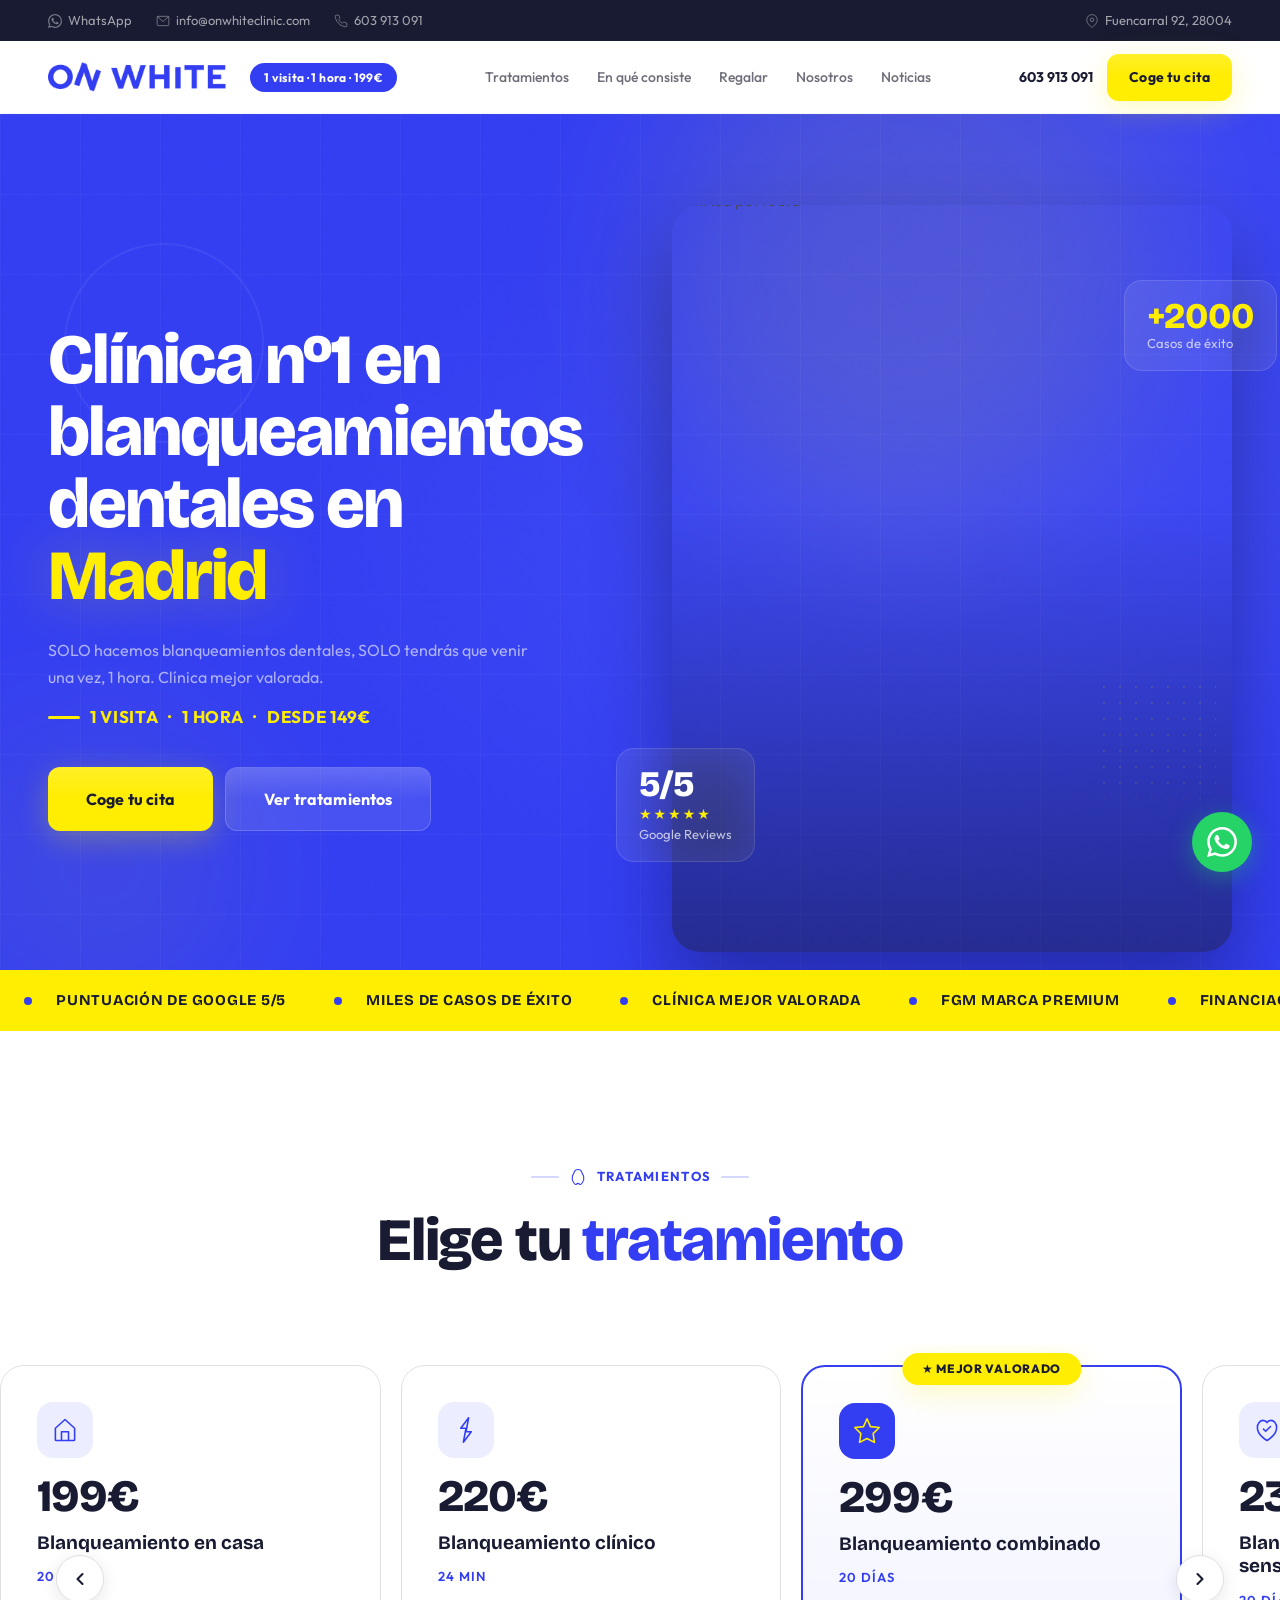
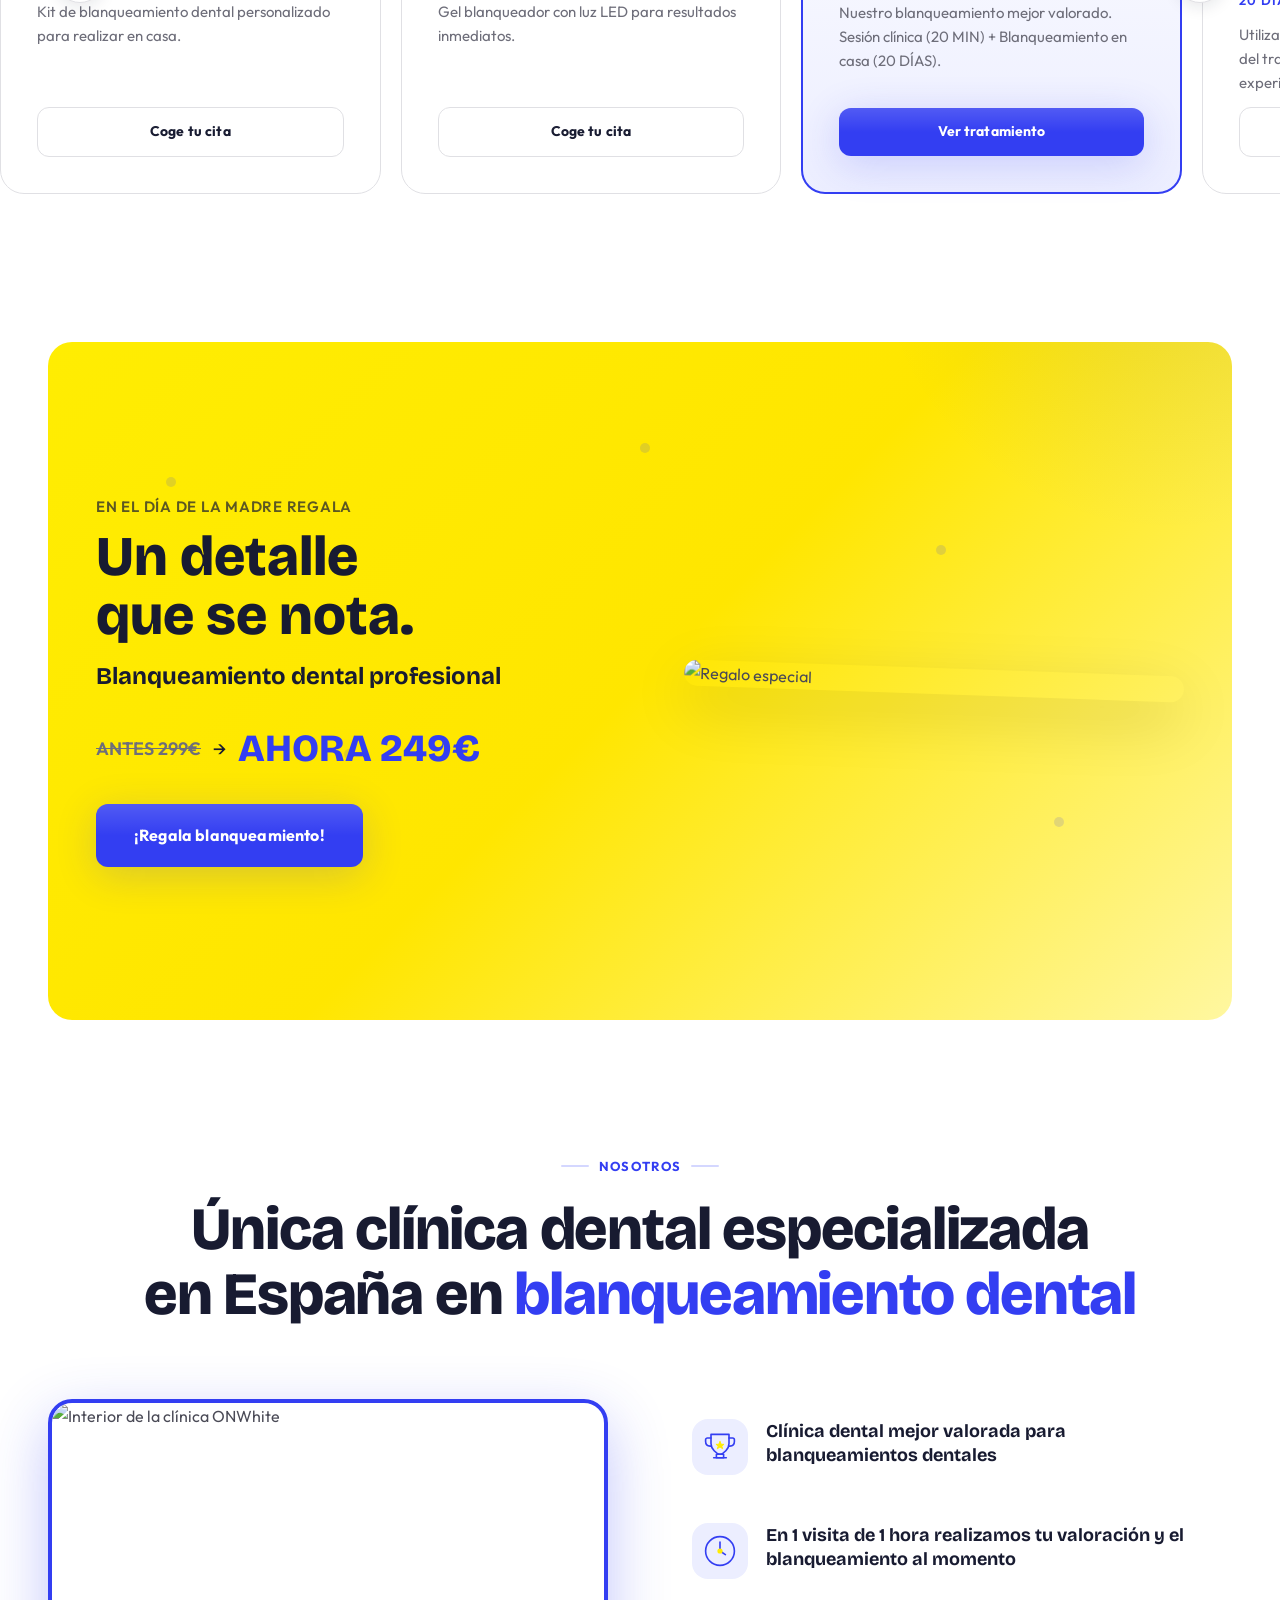
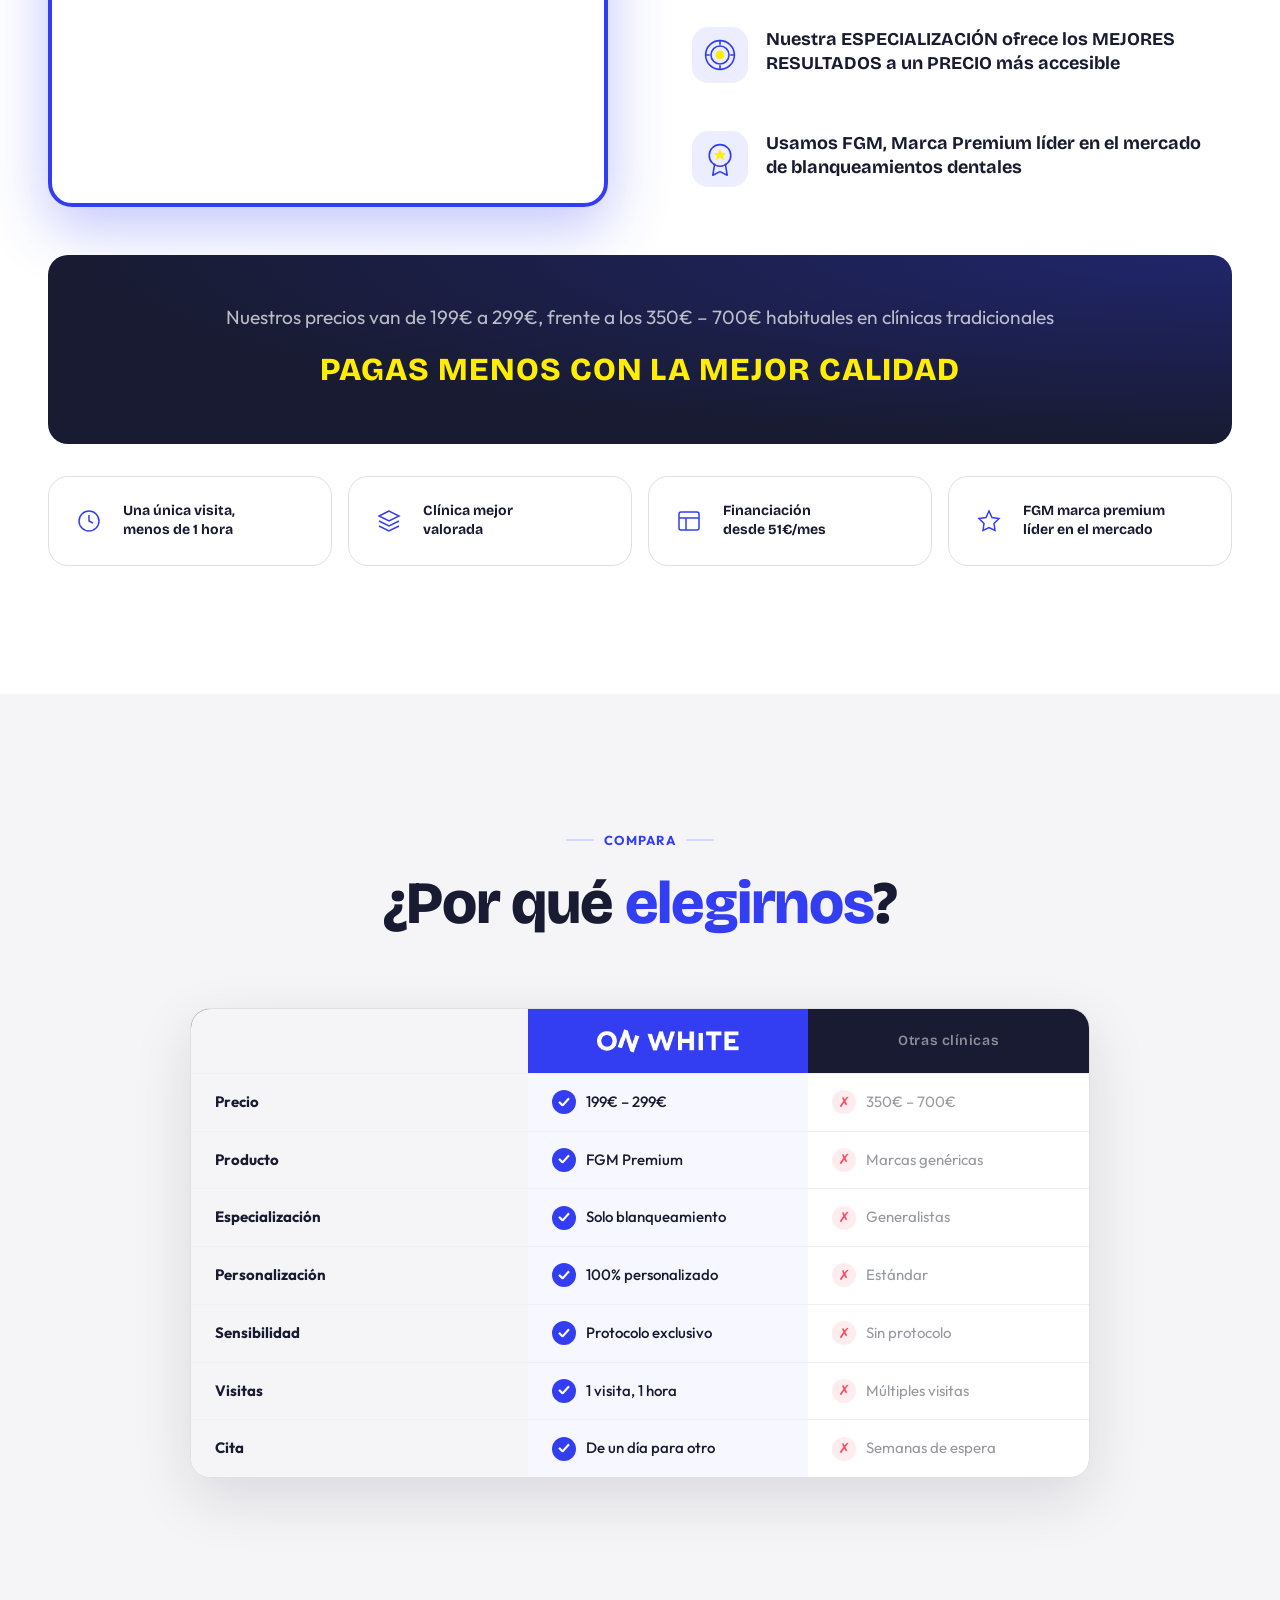
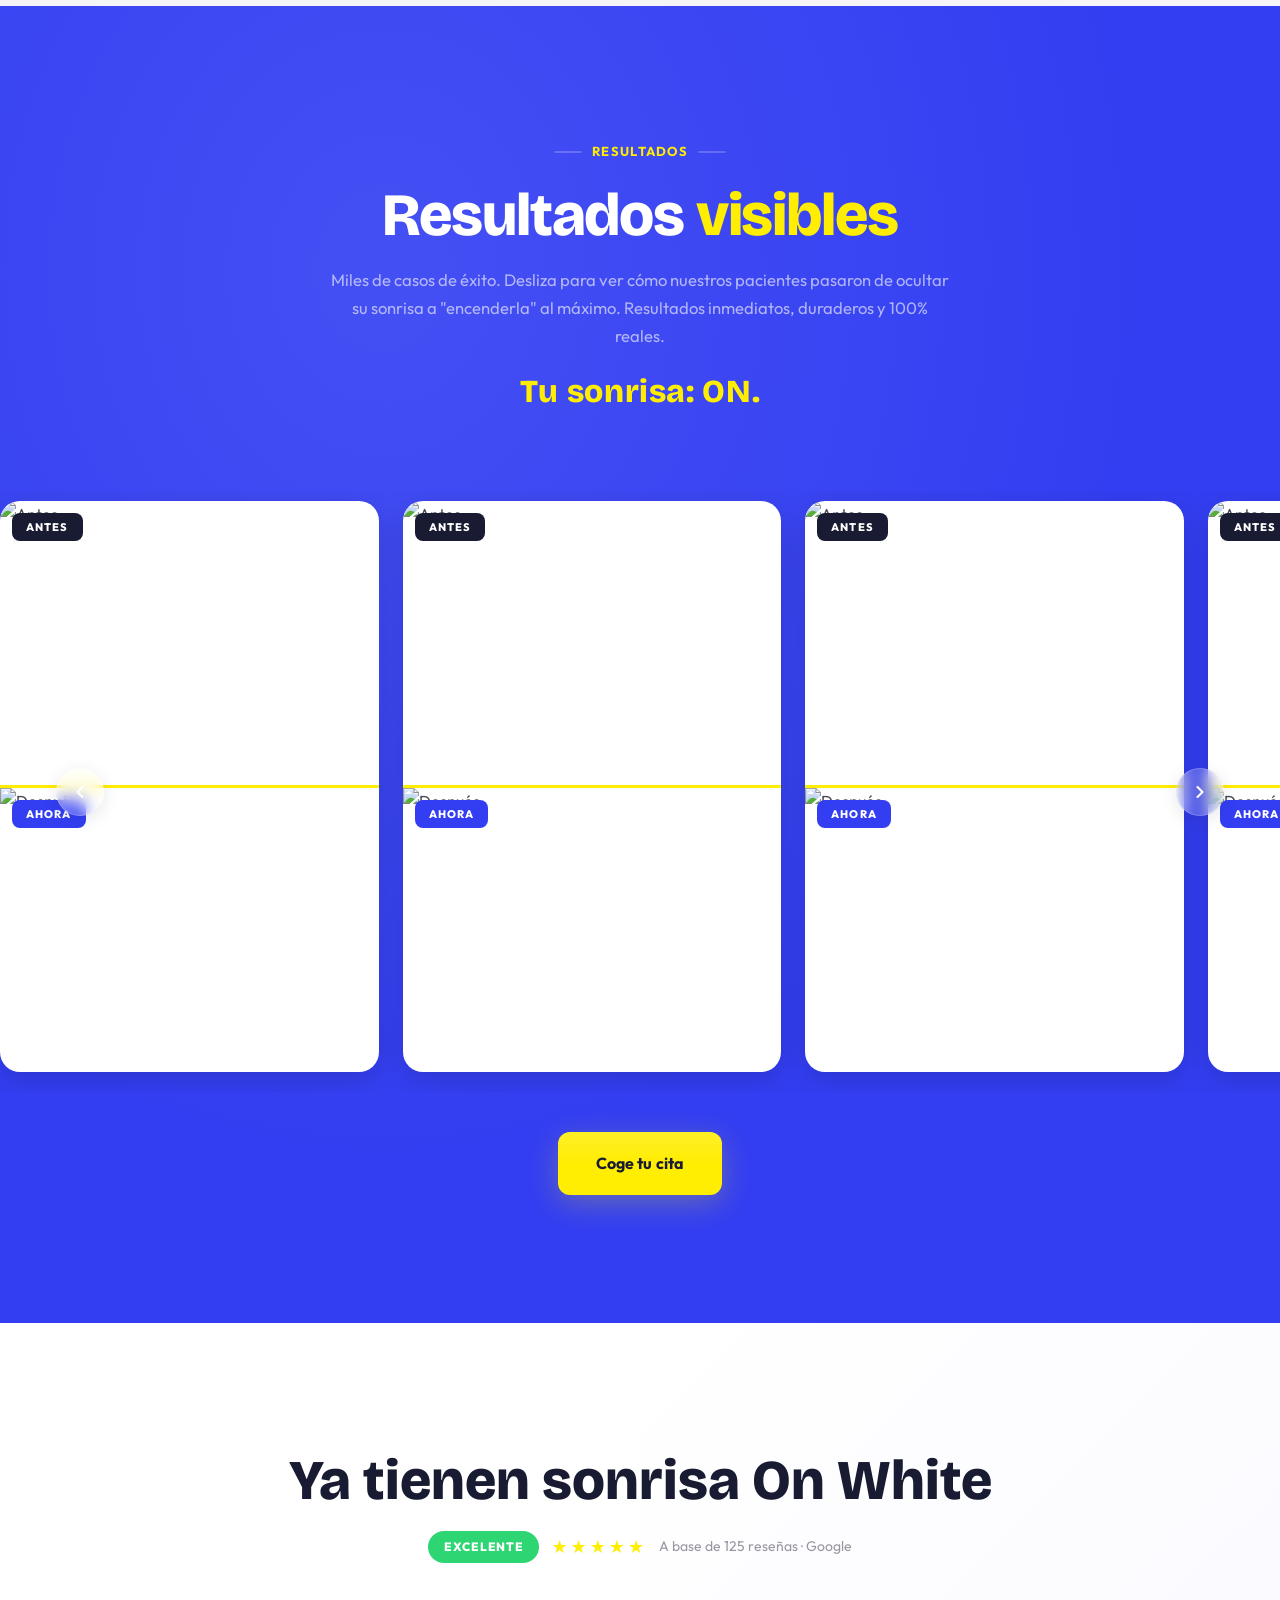
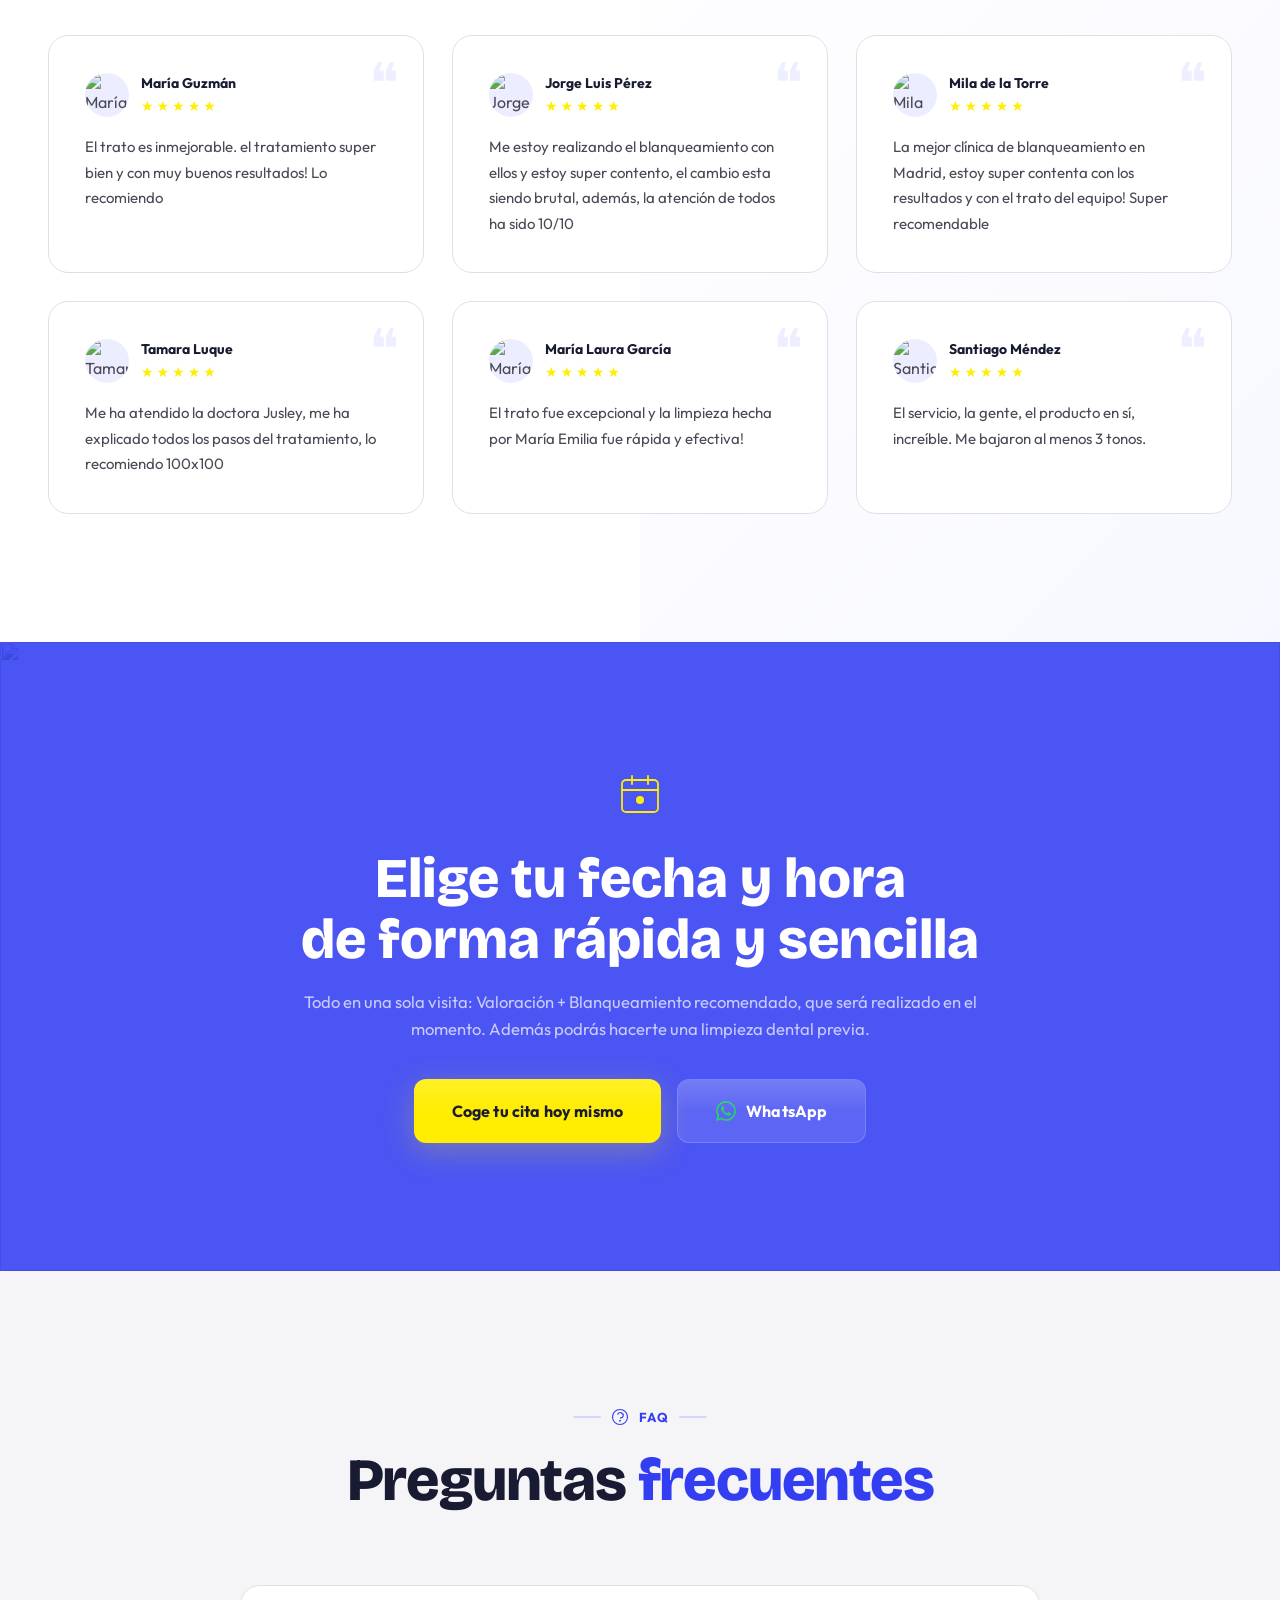
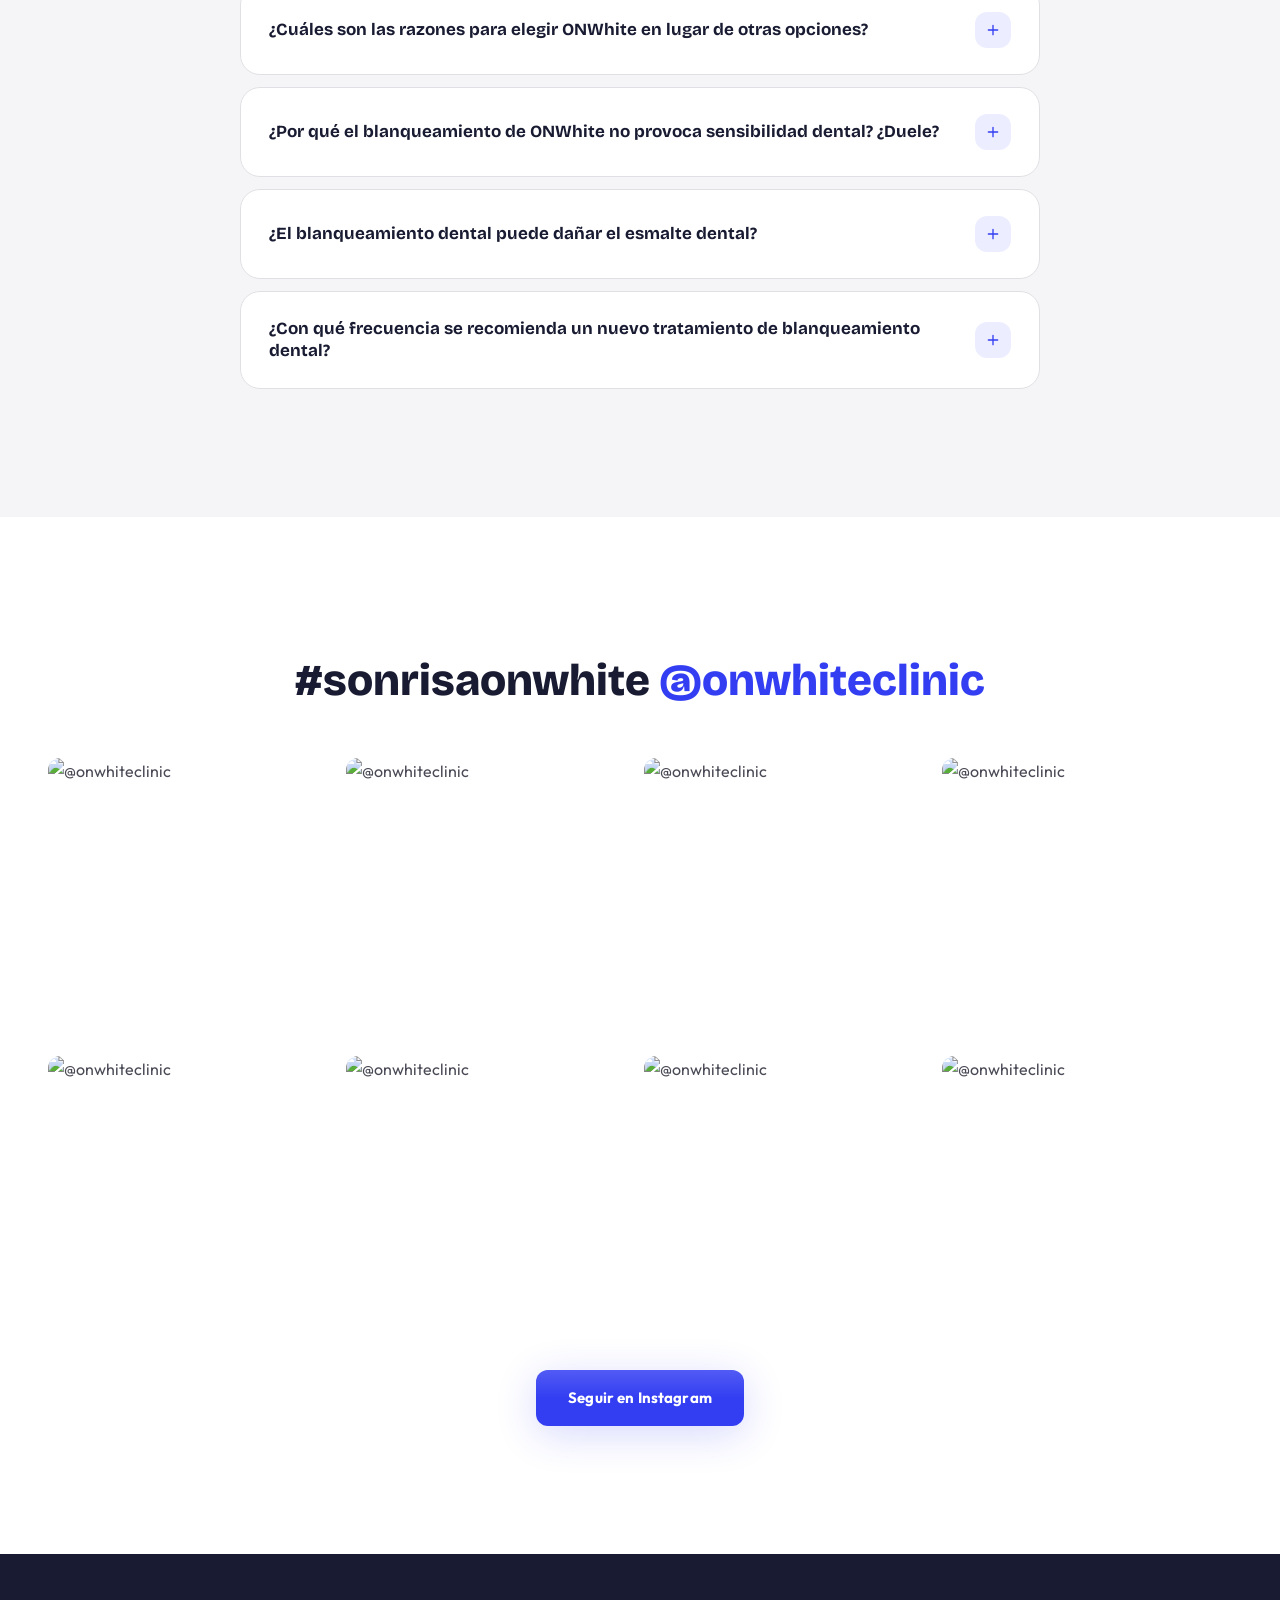
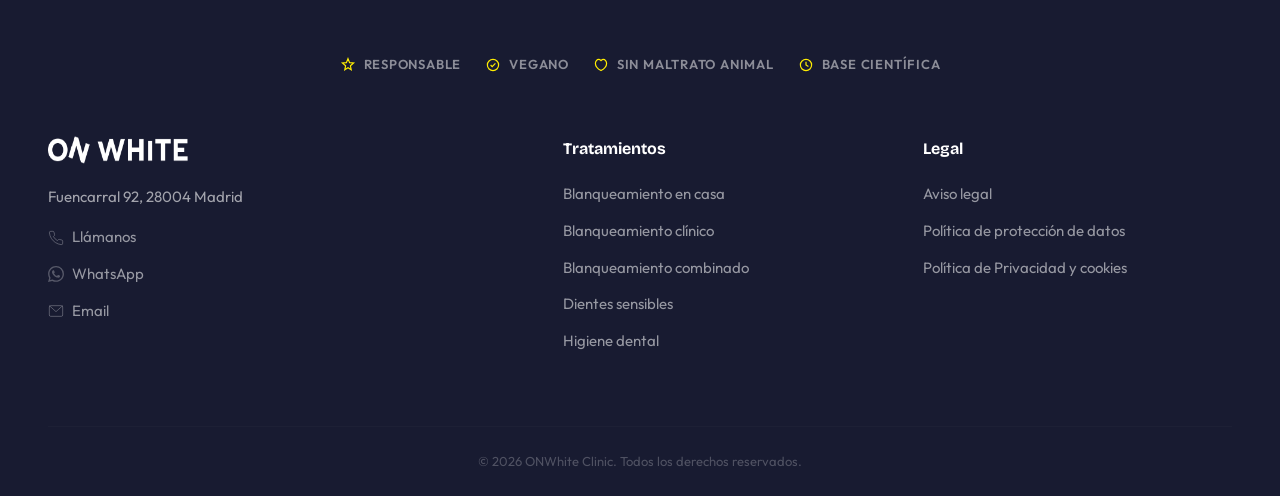
==== commit 4316f7c5: "fix: add arrow buttons to sliders, reduce hero top padding - Slider arrows (left/right) on both trea" ====
--- a/prototype/index.html
+++ b/prototype/index.html
@@ -157,8 +157,15 @@
           </div>
           <h2 class="s-title reveal" style="animation-delay:.06s">Elige tu <em>tratamiento</em></h2>
         </div>
-        <div class="t-slider">
-          <div class="t-slider__track">
+        <div class="slider-wrap">
+          <button class="slider-arrow slider-arrow--left" data-slider="t-slider" aria-label="Anterior">
+            <svg viewBox="0 0 24 24" fill="none" stroke="currentColor" stroke-width="2.5" stroke-linecap="round" stroke-linejoin="round"><path d="M15 18l-6-6 6-6"/></svg>
+          </button>
+          <button class="slider-arrow slider-arrow--right" data-slider="t-slider" aria-label="Siguiente">
+            <svg viewBox="0 0 24 24" fill="none" stroke="currentColor" stroke-width="2.5" stroke-linecap="round" stroke-linejoin="round"><path d="M9 18l6-6-6-6"/></svg>
+          </button>
+          <div class="t-slider" id="t-slider">
+            <div class="t-slider__track">
 
           <!-- Card 1: En casa -->
           <div class="t-card">
@@ -239,6 +246,7 @@
             <a href="#reservar" class="btn btn--outline btn--full btn--sm">Coge tu cita</a>
           </div>
 
+            </div>
           </div>
         </div>
       </div>
@@ -442,8 +450,15 @@
           <p class="ba-header__desc reveal" style="animation-delay:.1s">Miles de casos de éxito. Desliza para ver cómo nuestros pacientes pasaron de ocultar su sonrisa a "encenderla" al máximo. Resultados inmediatos, duraderos y 100% reales.</p>
           <p class="ba-header__tagline reveal" style="animation-delay:.15s">Tu sonrisa: ON.</p>
         </div>
-        <div class="ba-slider">
-          <div class="ba-slider__track">
+        <div class="slider-wrap">
+          <button class="slider-arrow slider-arrow--left slider-arrow--light" data-slider="ba-slider" aria-label="Anterior">
+            <svg viewBox="0 0 24 24" fill="none" stroke="currentColor" stroke-width="2.5" stroke-linecap="round" stroke-linejoin="round"><path d="M15 18l-6-6 6-6"/></svg>
+          </button>
+          <button class="slider-arrow slider-arrow--right slider-arrow--light" data-slider="ba-slider" aria-label="Siguiente">
+            <svg viewBox="0 0 24 24" fill="none" stroke="currentColor" stroke-width="2.5" stroke-linecap="round" stroke-linejoin="round"><path d="M9 18l6-6-6-6"/></svg>
+          </button>
+          <div class="ba-slider" id="ba-slider">
+            <div class="ba-slider__track">
             <div class="ba-card">
               <div class="ba-card__top"><span class="ba-card__tag">Antes</span><img src="https://images.unsplash.com/photo-1606811841689-23dfddce3e95?w=400&q=75&auto=format&fit=crop" alt="Antes" loading="lazy"></div>
               <div class="ba-card__bottom"><span class="ba-card__tag ba-card__tag--after">Ahora</span><img src="https://images.unsplash.com/photo-1576091160550-2173dba999ef?w=400&q=75&auto=format&fit=crop" alt="Después" loading="lazy"></div>
@@ -475,6 +490,7 @@
             <div class="ba-card">
               <div class="ba-card__top"><span class="ba-card__tag">Antes</span><img src="https://images.unsplash.com/photo-1606811841689-23dfddce3e95?w=400&q=75&auto=format&fit=crop" alt="Antes" loading="lazy"></div>
               <div class="ba-card__bottom"><span class="ba-card__tag ba-card__tag--after">Ahora</span><img src="https://images.unsplash.com/photo-1576091160550-2173dba999ef?w=400&q=75&auto=format&fit=crop" alt="Después" loading="lazy"></div>
+            </div>
             </div>
           </div>
         </div>
--- a/prototype/styles.css
+++ b/prototype/styles.css
@@ -223,7 +223,7 @@
   display: flex;
   align-items: center;
   overflow: hidden;
-  padding: 90px 0 0;
+  padding: 72px 0 0;
   margin-bottom: 0;
 }
 
@@ -466,6 +466,53 @@
 }
 .t-slider__track .t-card--best {
   overflow: visible;
+}
+
+/* Slider Arrows */
+.slider-wrap {
+  position: relative;
+}
+.slider-arrow {
+  position: absolute;
+  top: 50%;
+  transform: translateY(-50%);
+  z-index: 10;
+  width: 48px;
+  height: 48px;
+  border-radius: 50%;
+  background: var(--white);
+  border: 1px solid var(--grey-200);
+  display: flex;
+  align-items: center;
+  justify-content: center;
+  cursor: pointer;
+  box-shadow: 0 4px 16px rgba(24,27,49,0.1);
+  transition: all 0.35s var(--ease);
+  color: var(--navy);
+}
+.slider-arrow:hover {
+  background: var(--blue);
+  color: var(--white);
+  border-color: var(--blue);
+  box-shadow: 0 8px 24px rgba(51,62,242,0.25);
+  transform: translateY(-50%) scale(1.08);
+}
+.slider-arrow:active { transform: translateY(-50%) scale(0.95); }
+.slider-arrow svg { width: 20px; height: 20px; }
+.slider-arrow--left { left: 8px; }
+.slider-arrow--right { right: 8px; }
+
+.slider-arrow--light {
+  background: rgba(255,255,255,0.15);
+  border-color: rgba(255,255,255,0.2);
+  color: var(--white);
+  backdrop-filter: blur(8px);
+}
+.slider-arrow--light:hover {
+  background: var(--yellow);
+  color: var(--navy);
+  border-color: var(--yellow);
+  box-shadow: 0 8px 24px rgba(255,237,2,0.3);
 }
 
 .t-card {
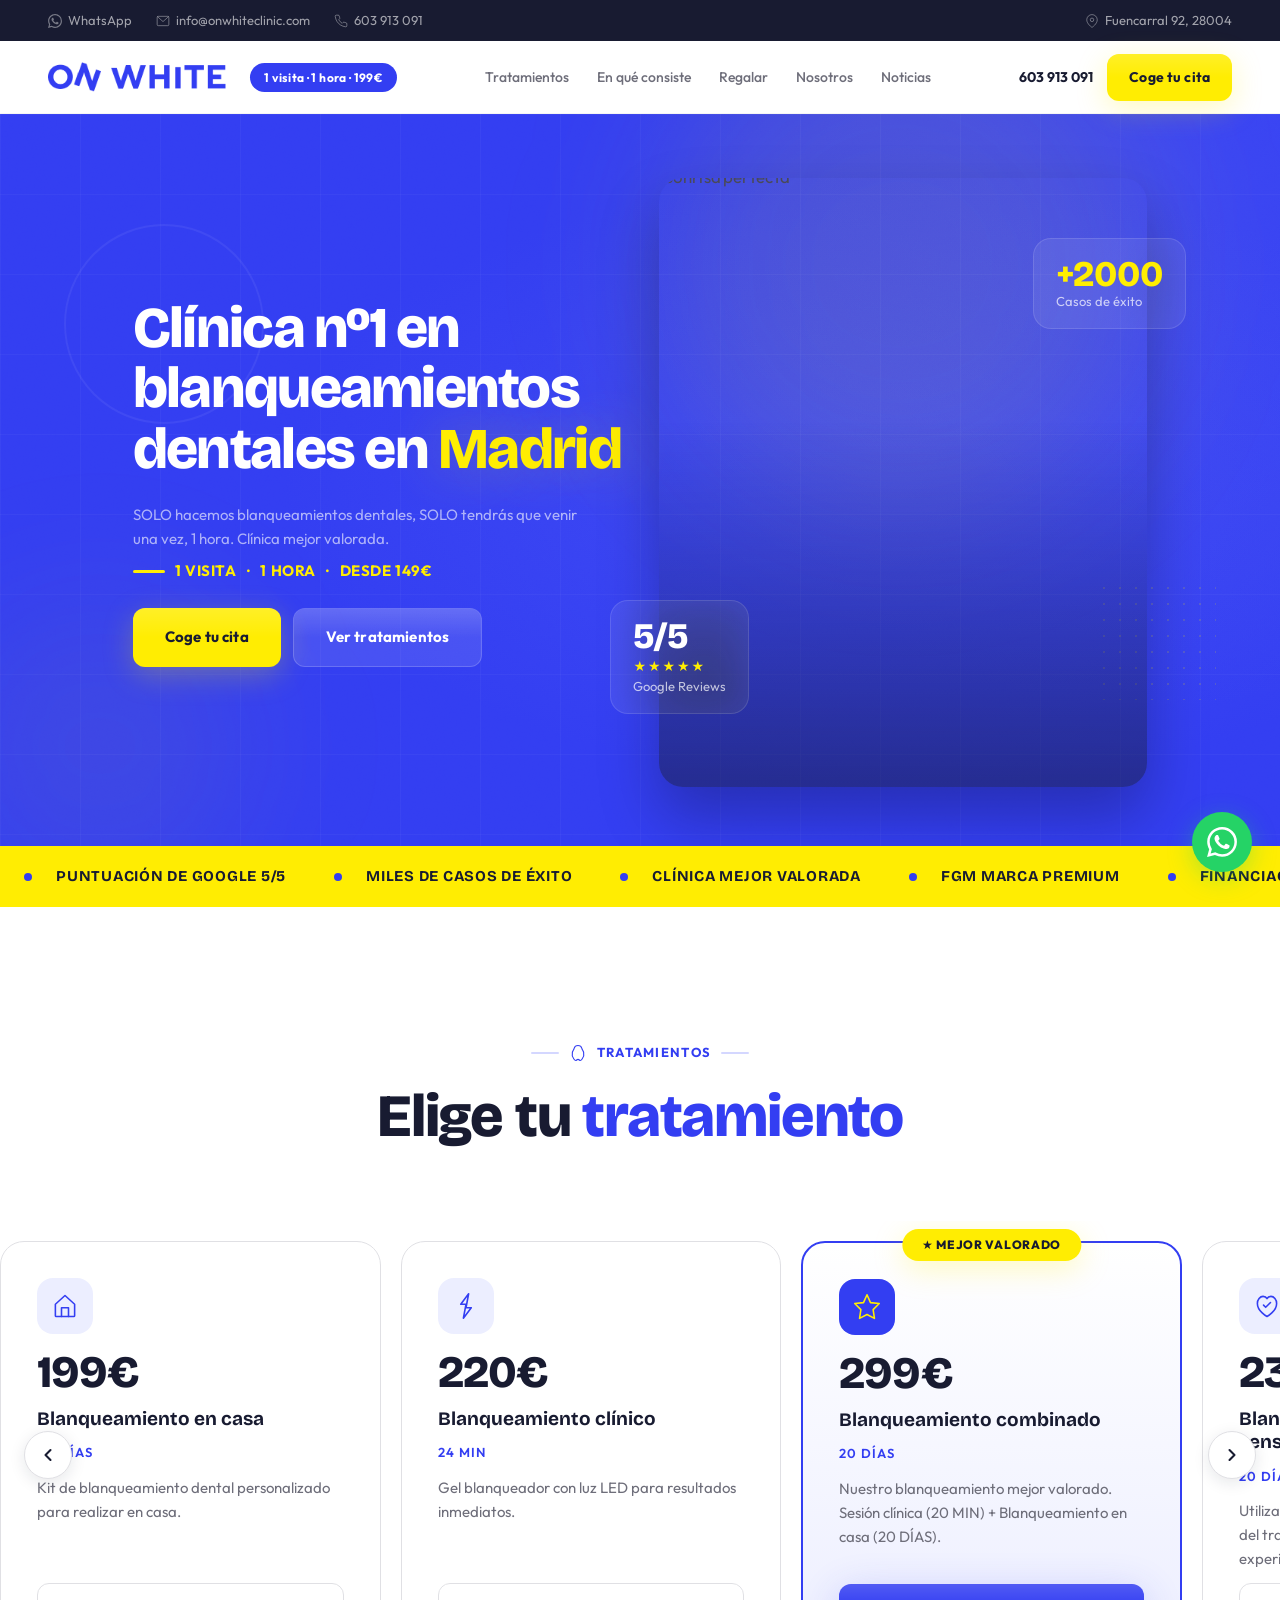
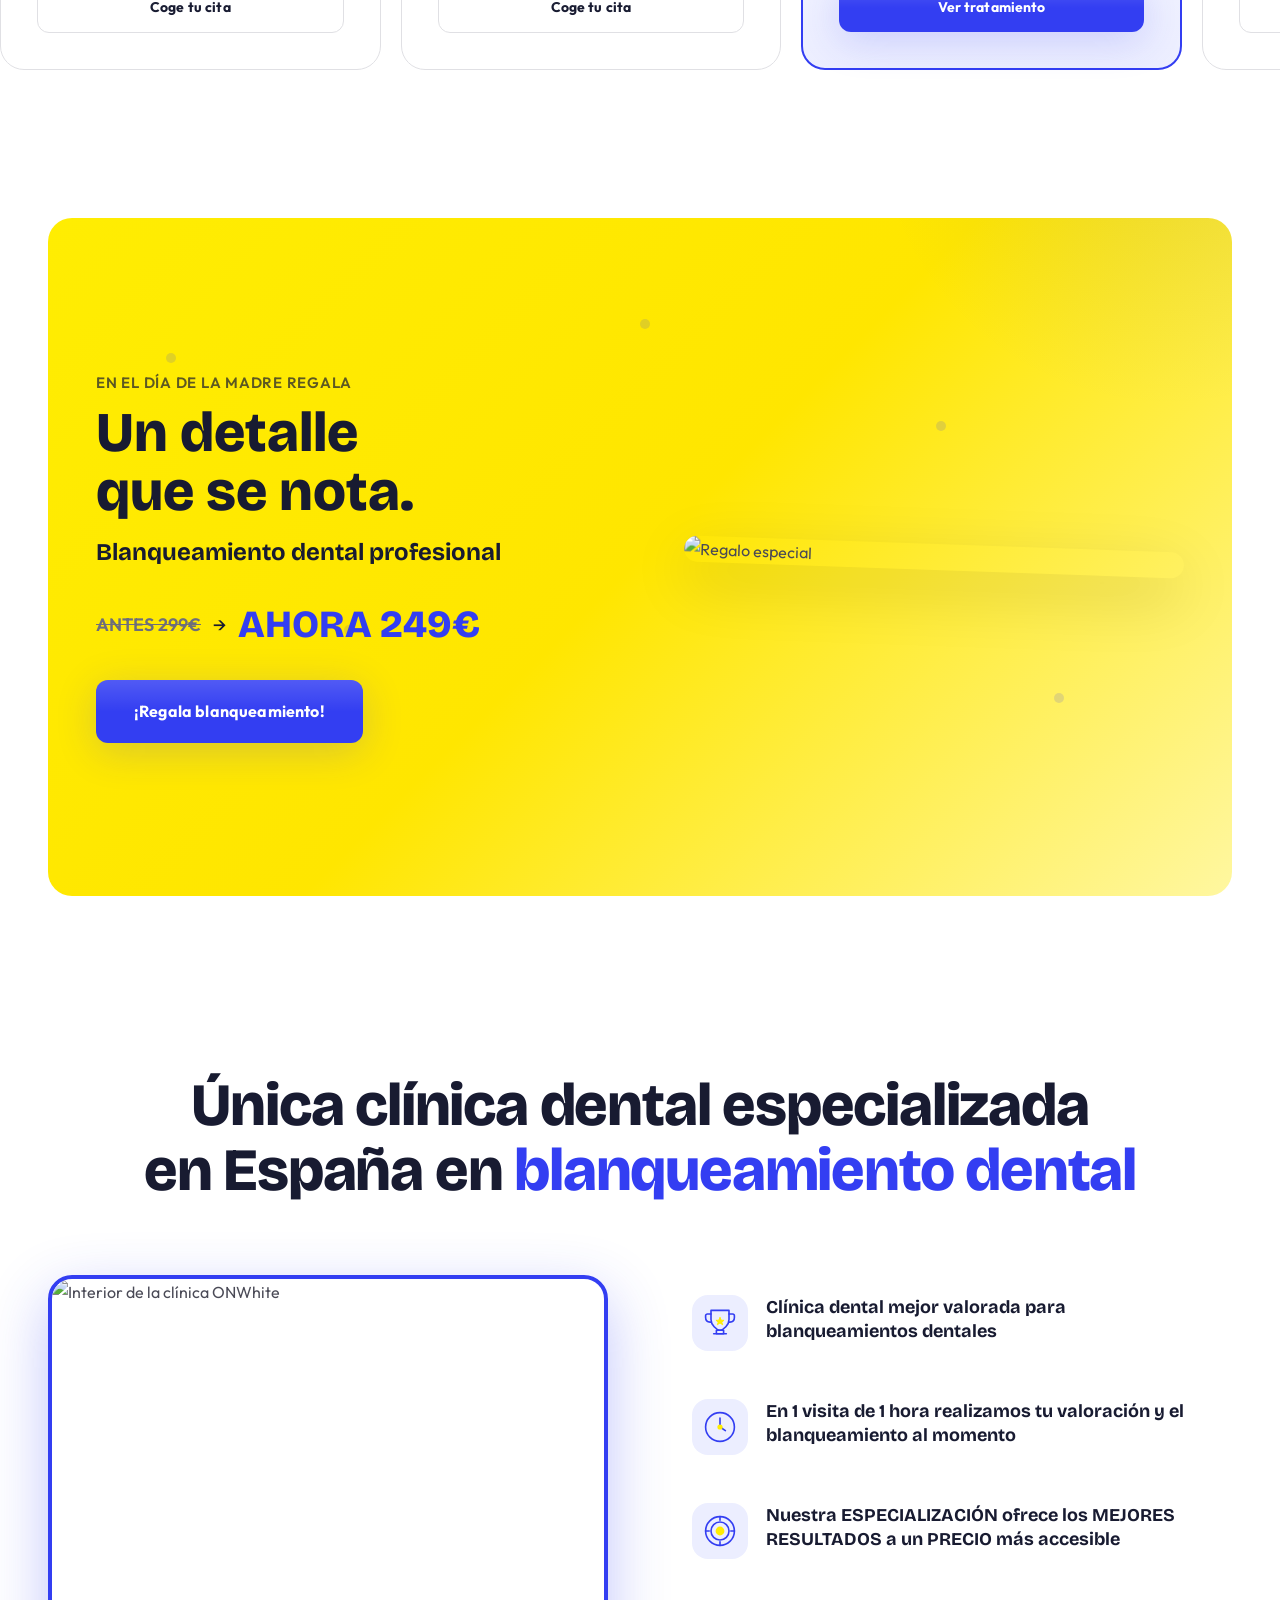
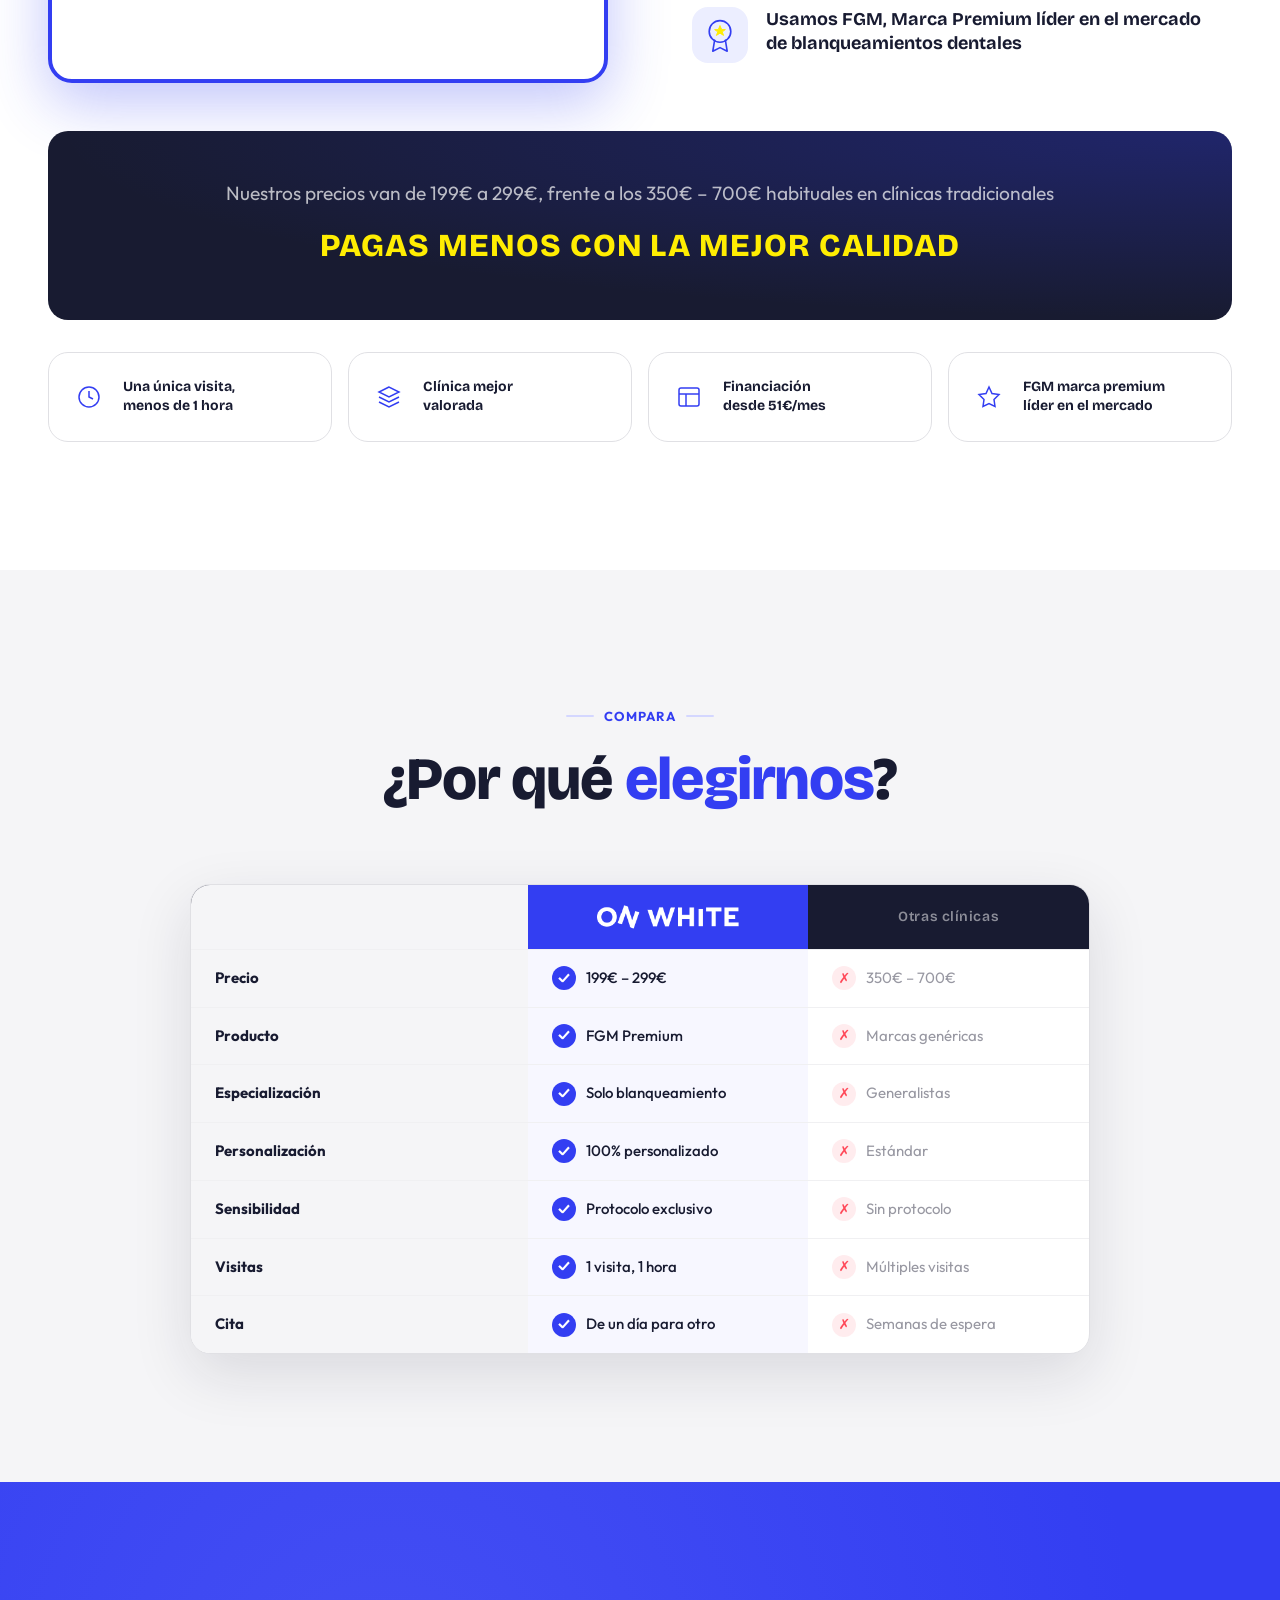
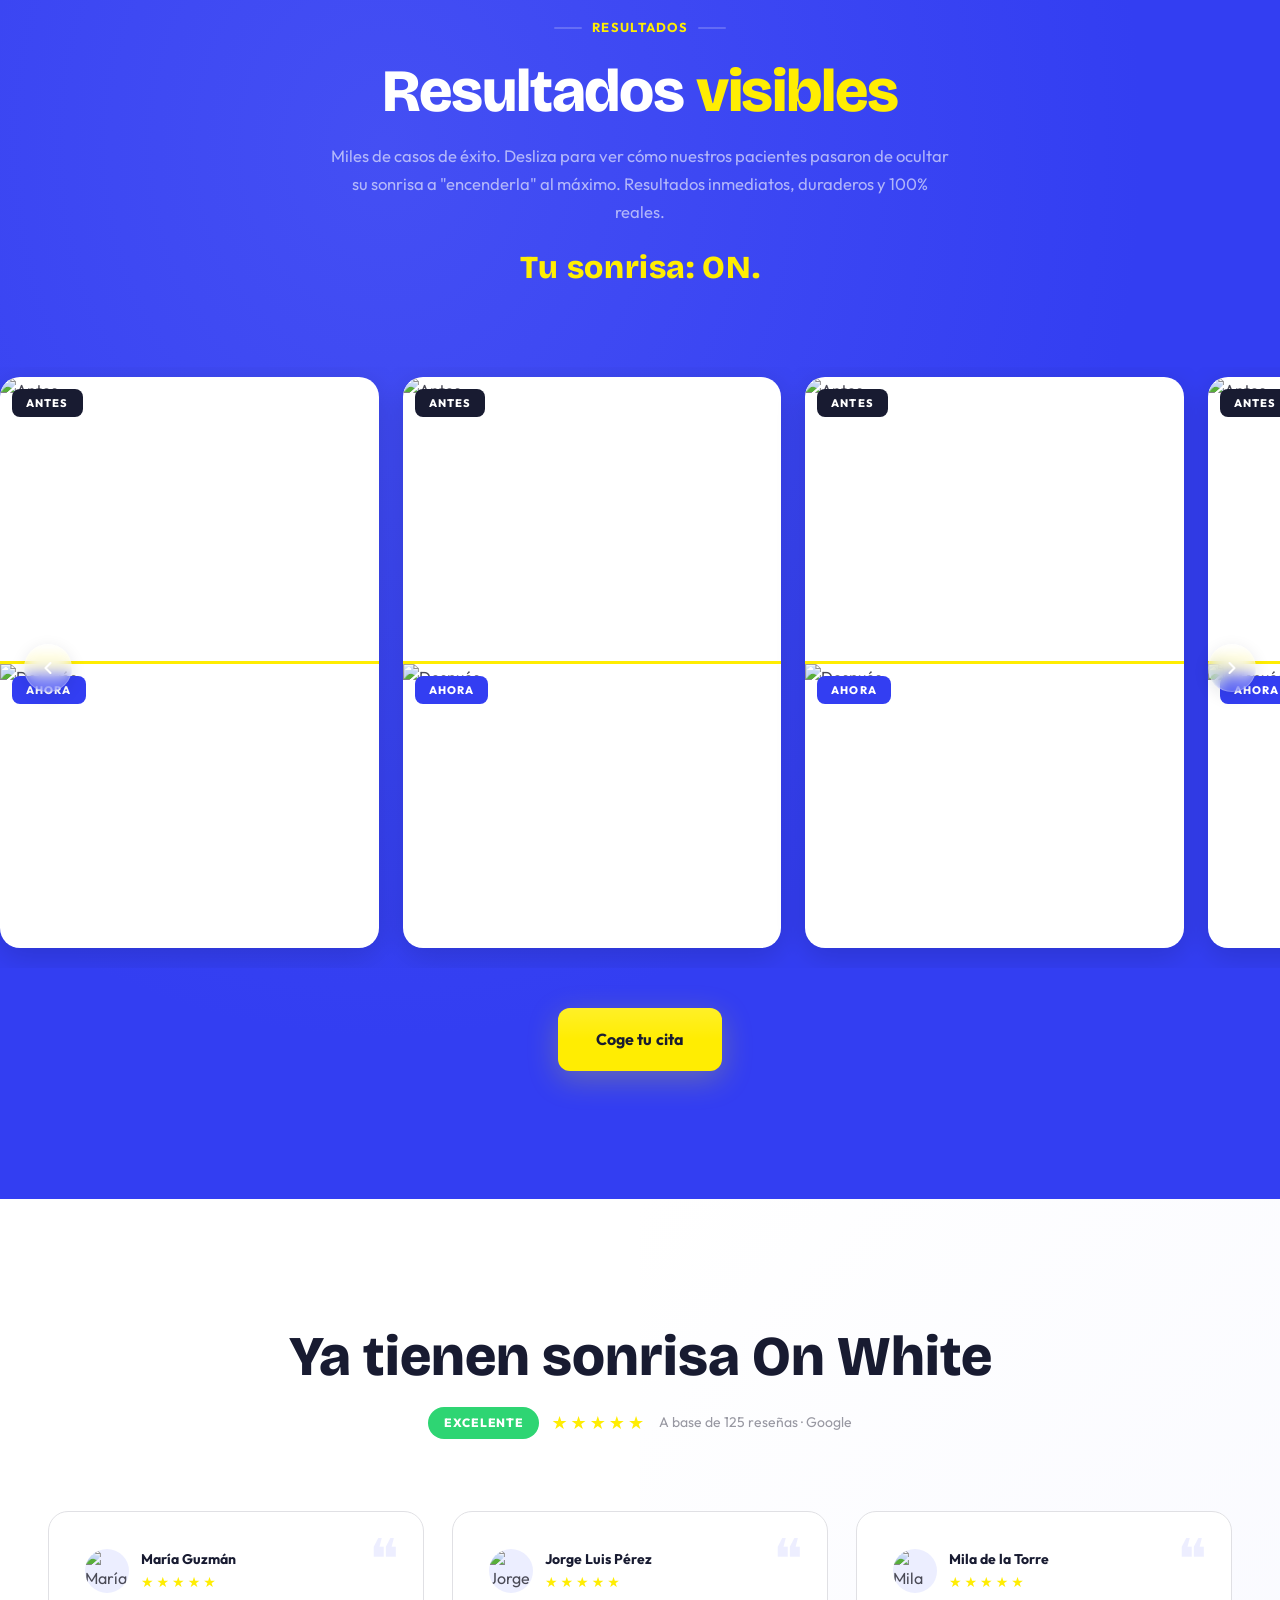
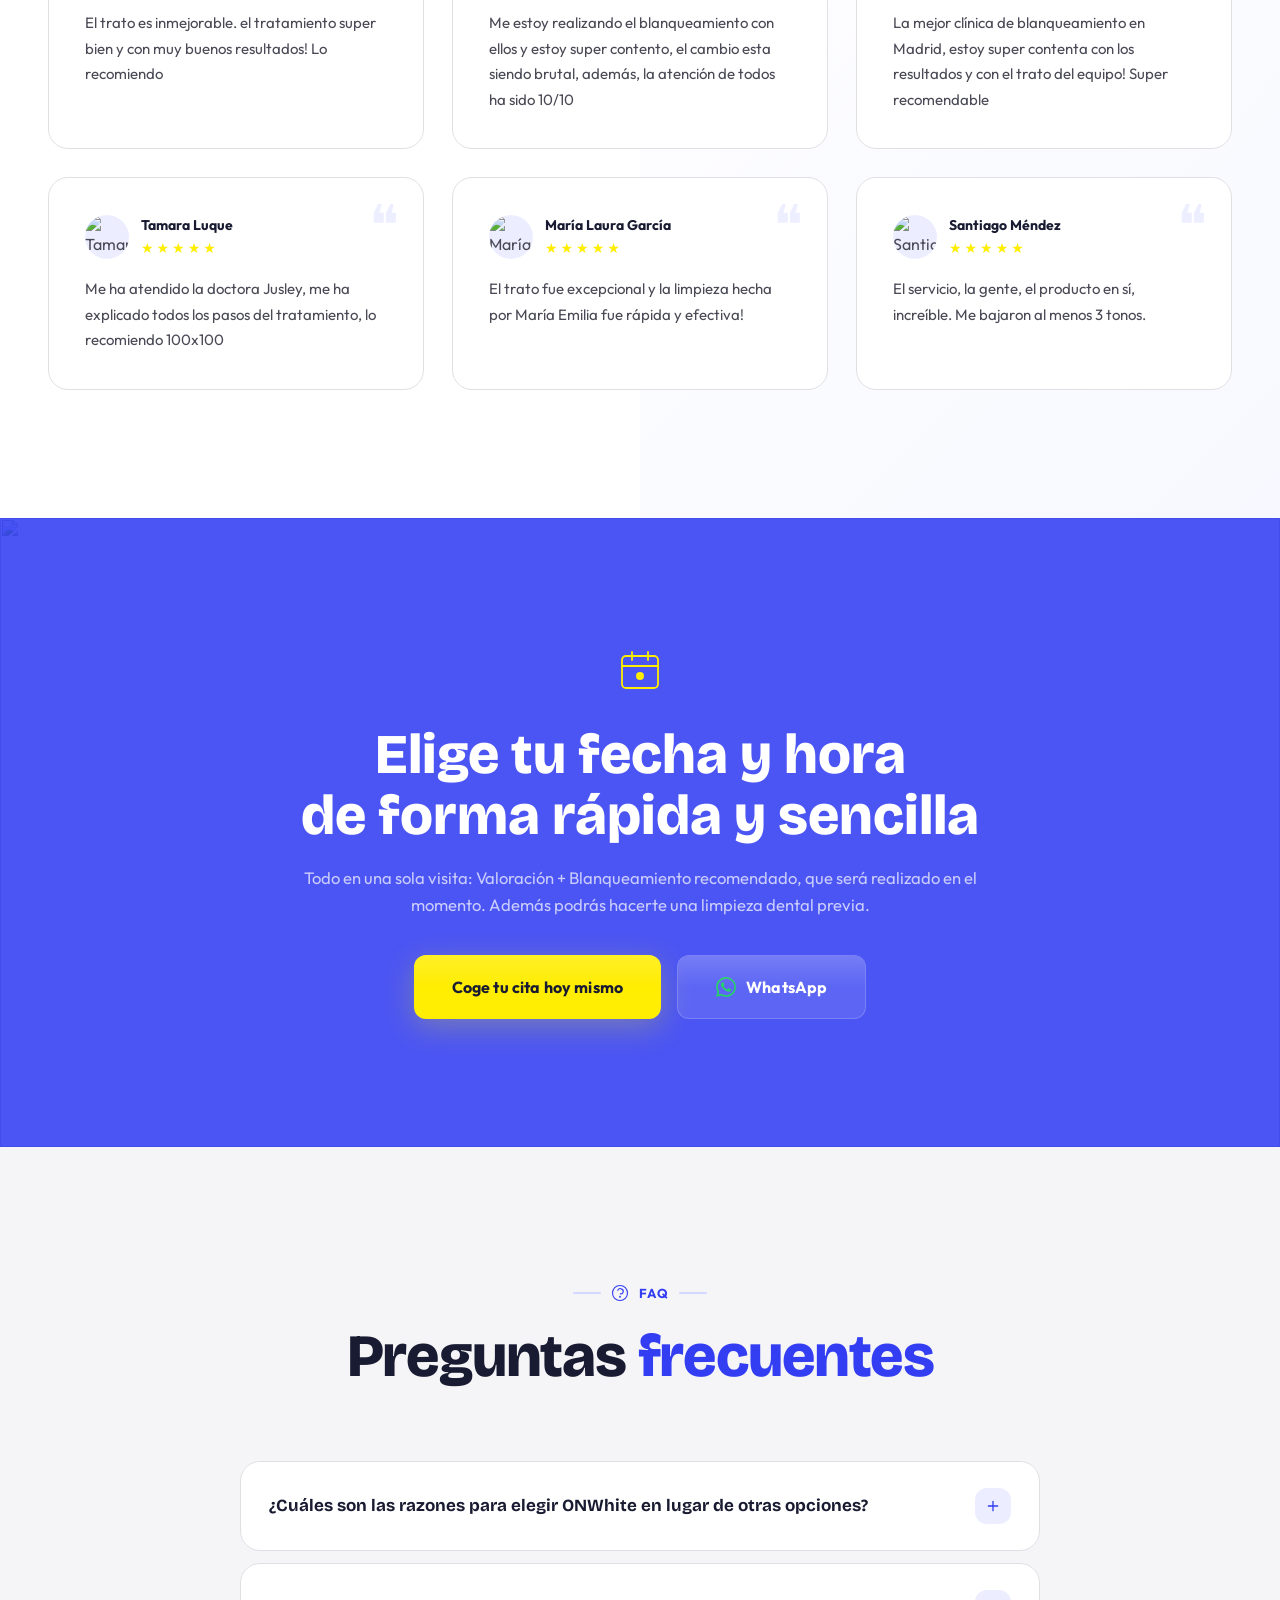
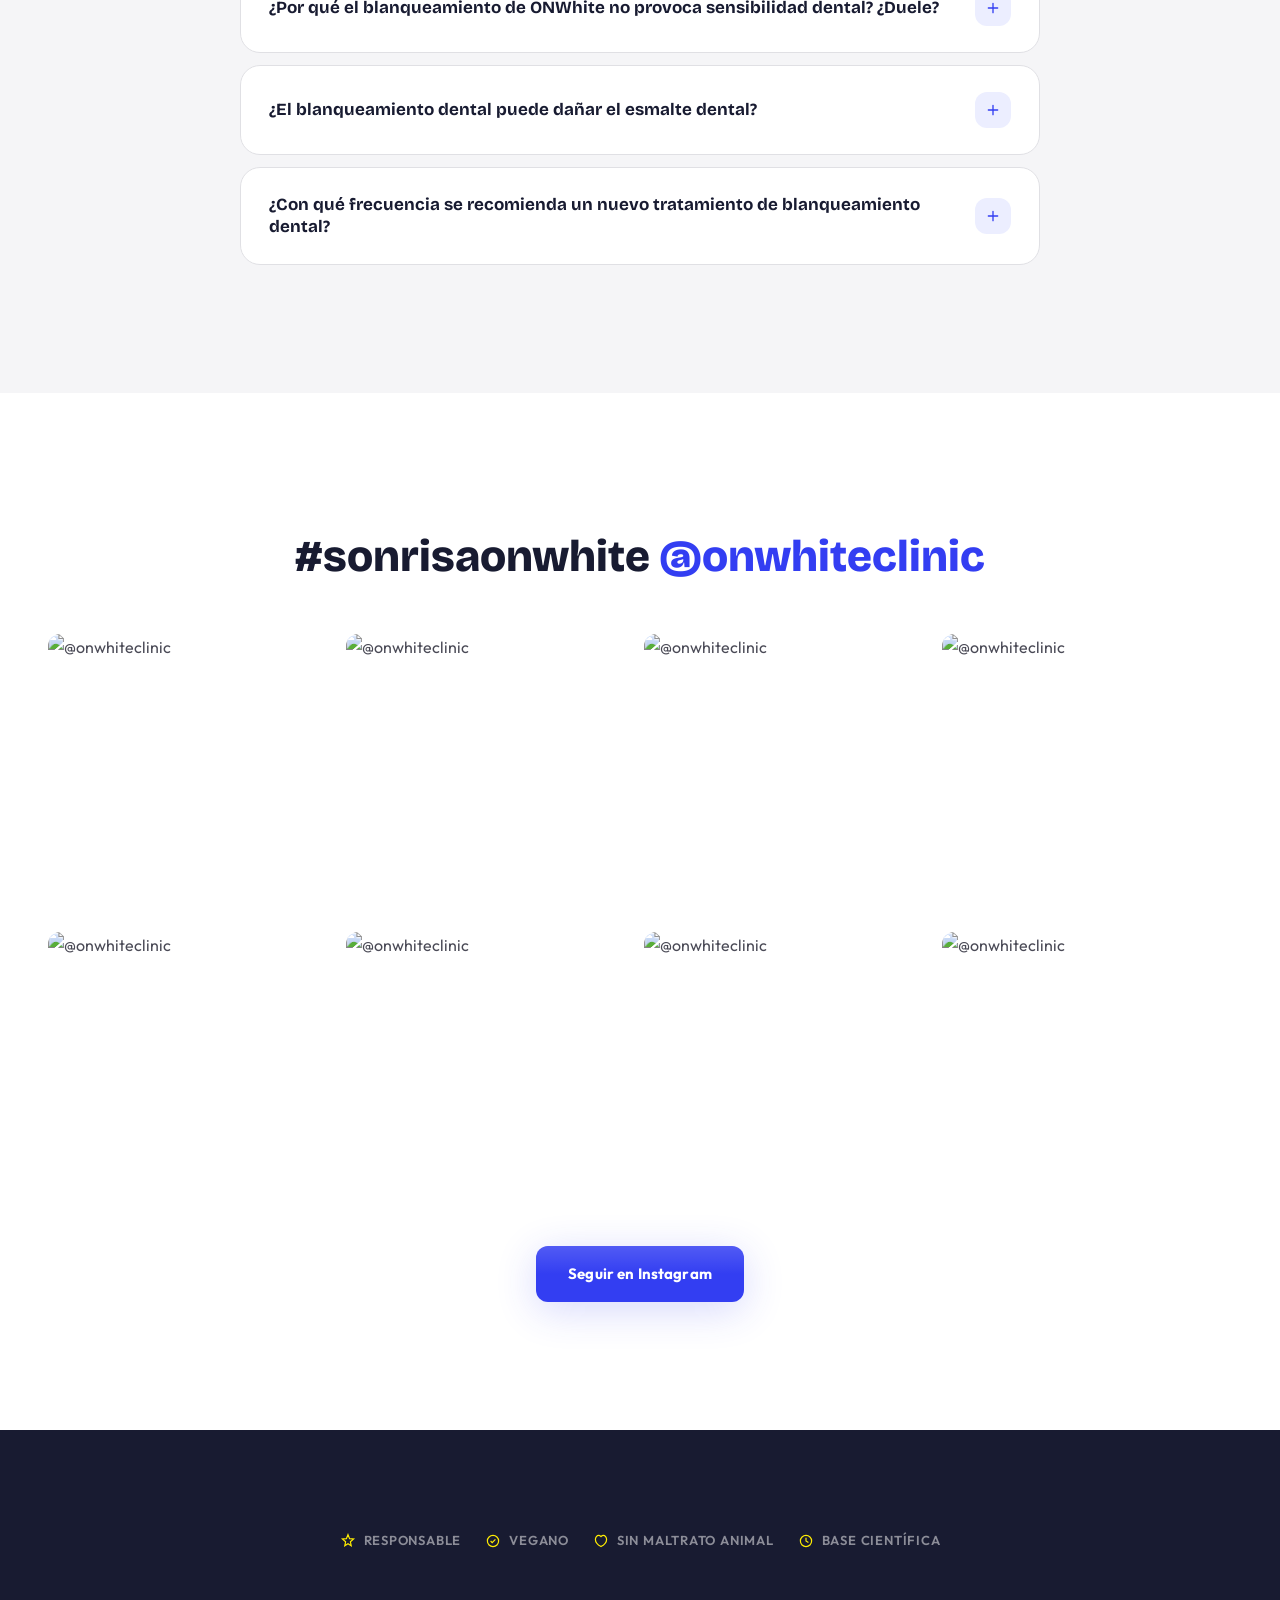
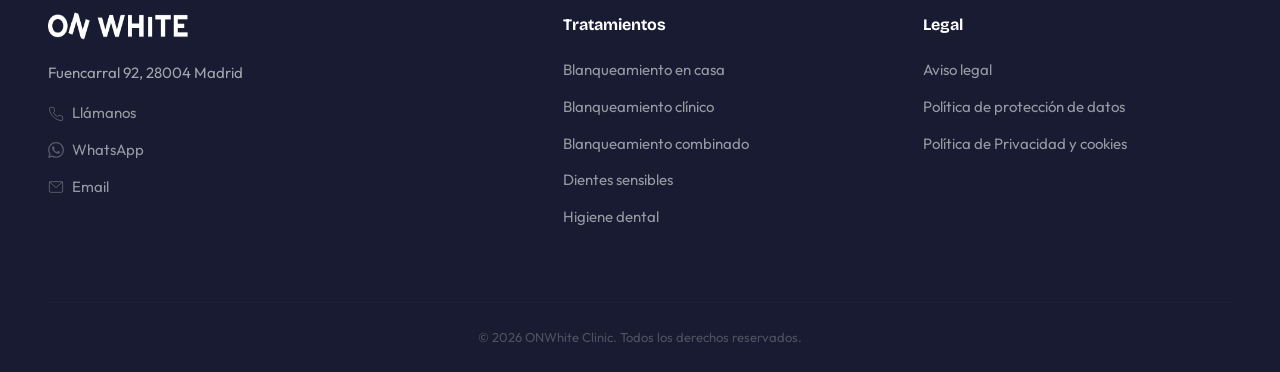
==== commit b73f1834: "fix: hero fits viewport with marquee visible, arrows at edges - Hero: reduced padding (24px top), sm" ====
--- a/prototype/index.html
+++ b/prototype/index.html
@@ -100,8 +100,8 @@
           <p class="hero__desc reveal" style="animation-delay:.12s">SOLO hacemos blanqueamientos dentales, SOLO tendrás que venir una vez, 1 hora. Clínica mejor valorada.</p>
           <p class="hero__sub reveal" style="animation-delay:.18s">1 visita <span>·</span> 1 hora <span>·</span> desde 149€</p>
           <div class="hero__ctas reveal" style="animation-delay:.24s">
-            <a href="#reservar" class="btn btn--yellow btn--lg">Coge tu cita</a>
-            <a href="#tratamientos" class="btn btn--glass btn--lg">Ver tratamientos</a>
+            <a href="#reservar" class="btn btn--yellow">Coge tu cita</a>
+            <a href="#tratamientos" class="btn btn--glass">Ver tratamientos</a>
           </div>
         </div>
         <div class="hero__visual reveal" style="animation-delay:.15s">
--- a/prototype/styles.css
+++ b/prototype/styles.css
@@ -219,11 +219,12 @@
 .hero {
   position: relative;
   background: var(--blue);
-  min-height: calc(100dvh - 44px); /* minus topbar */
+  /* hero + marquee must fit in viewport */
+  min-height: calc(100dvh - 44px - 72px - 52px); /* minus topbar, header, marquee */
   display: flex;
   align-items: center;
   overflow: hidden;
-  padding: 72px 0 0;
+  padding: 24px 0 20px;
   margin-bottom: 0;
 }
 
@@ -274,7 +275,7 @@
   max-width: var(--container); margin: 0 auto;
   padding: 0 clamp(20px, 4vw, 48px);
   display: grid; grid-template-columns: 1fr 1fr;
-  gap: clamp(40px, 5vw, 80px); align-items: center;
+  gap: clamp(24px, 3vw, 48px); align-items: center;
   position: relative; z-index: 2;
 }
 
@@ -297,8 +298,8 @@
 
 .hero__title {
   font-family: var(--font-display);
-  font-size: clamp(44px, 5.5vw, 80px);
-  font-weight: 800; line-height: 1.02;
+  font-size: clamp(36px, 4.5vw, 58px);
+  font-weight: 800; line-height: 1.05;
   color: var(--white); margin-bottom: 24px;
   letter-spacing: -0.03em;
 }
@@ -307,13 +308,13 @@
   text-shadow: 0 0 60px rgba(255,237,2,0.3);
 }
 .hero__desc {
-  font-size: clamp(16px, 1.2vw, 19px);
+  font-size: clamp(15px, 1.1vw, 17px);
   color: rgba(255,255,255,0.6);
-  max-width: 480px; line-height: 1.7; margin-bottom: 12px;
+  max-width: 460px; line-height: 1.6; margin-bottom: 8px;
 }
 .hero__sub {
-  font-size: 17px; font-weight: 700; color: var(--yellow);
-  margin-bottom: 36px;
+  font-size: 15px; font-weight: 700; color: var(--yellow);
+  margin-bottom: 24px;
   display: flex; align-items: center; gap: 10px;
   text-transform: uppercase; letter-spacing: 0.04em;
 }
@@ -327,9 +328,10 @@
 /* Hero Image */
 .hero__visual { position: relative; }
 .hero__img-wrap {
-  position: relative; border-radius: 28px; overflow: hidden;
-  aspect-ratio: 3/4;
-  box-shadow: 0 40px 80px rgba(0,0,0,0.3);
+  position: relative; border-radius: 24px; overflow: hidden;
+  aspect-ratio: 4/5;
+  max-height: calc(100dvh - 44px - 72px - 52px - 48px);
+  box-shadow: 0 30px 60px rgba(0,0,0,0.25);
 }
 .hero__img-wrap img {
   width: 100%; height: 100%; object-fit: cover;
@@ -499,8 +501,8 @@
 }
 .slider-arrow:active { transform: translateY(-50%) scale(0.95); }
 .slider-arrow svg { width: 20px; height: 20px; }
-.slider-arrow--left { left: 8px; }
-.slider-arrow--right { right: 8px; }
+.slider-arrow--left { left: -24px; }
+.slider-arrow--right { right: -24px; }
 
 .slider-arrow--light {
   background: rgba(255,255,255,0.15);
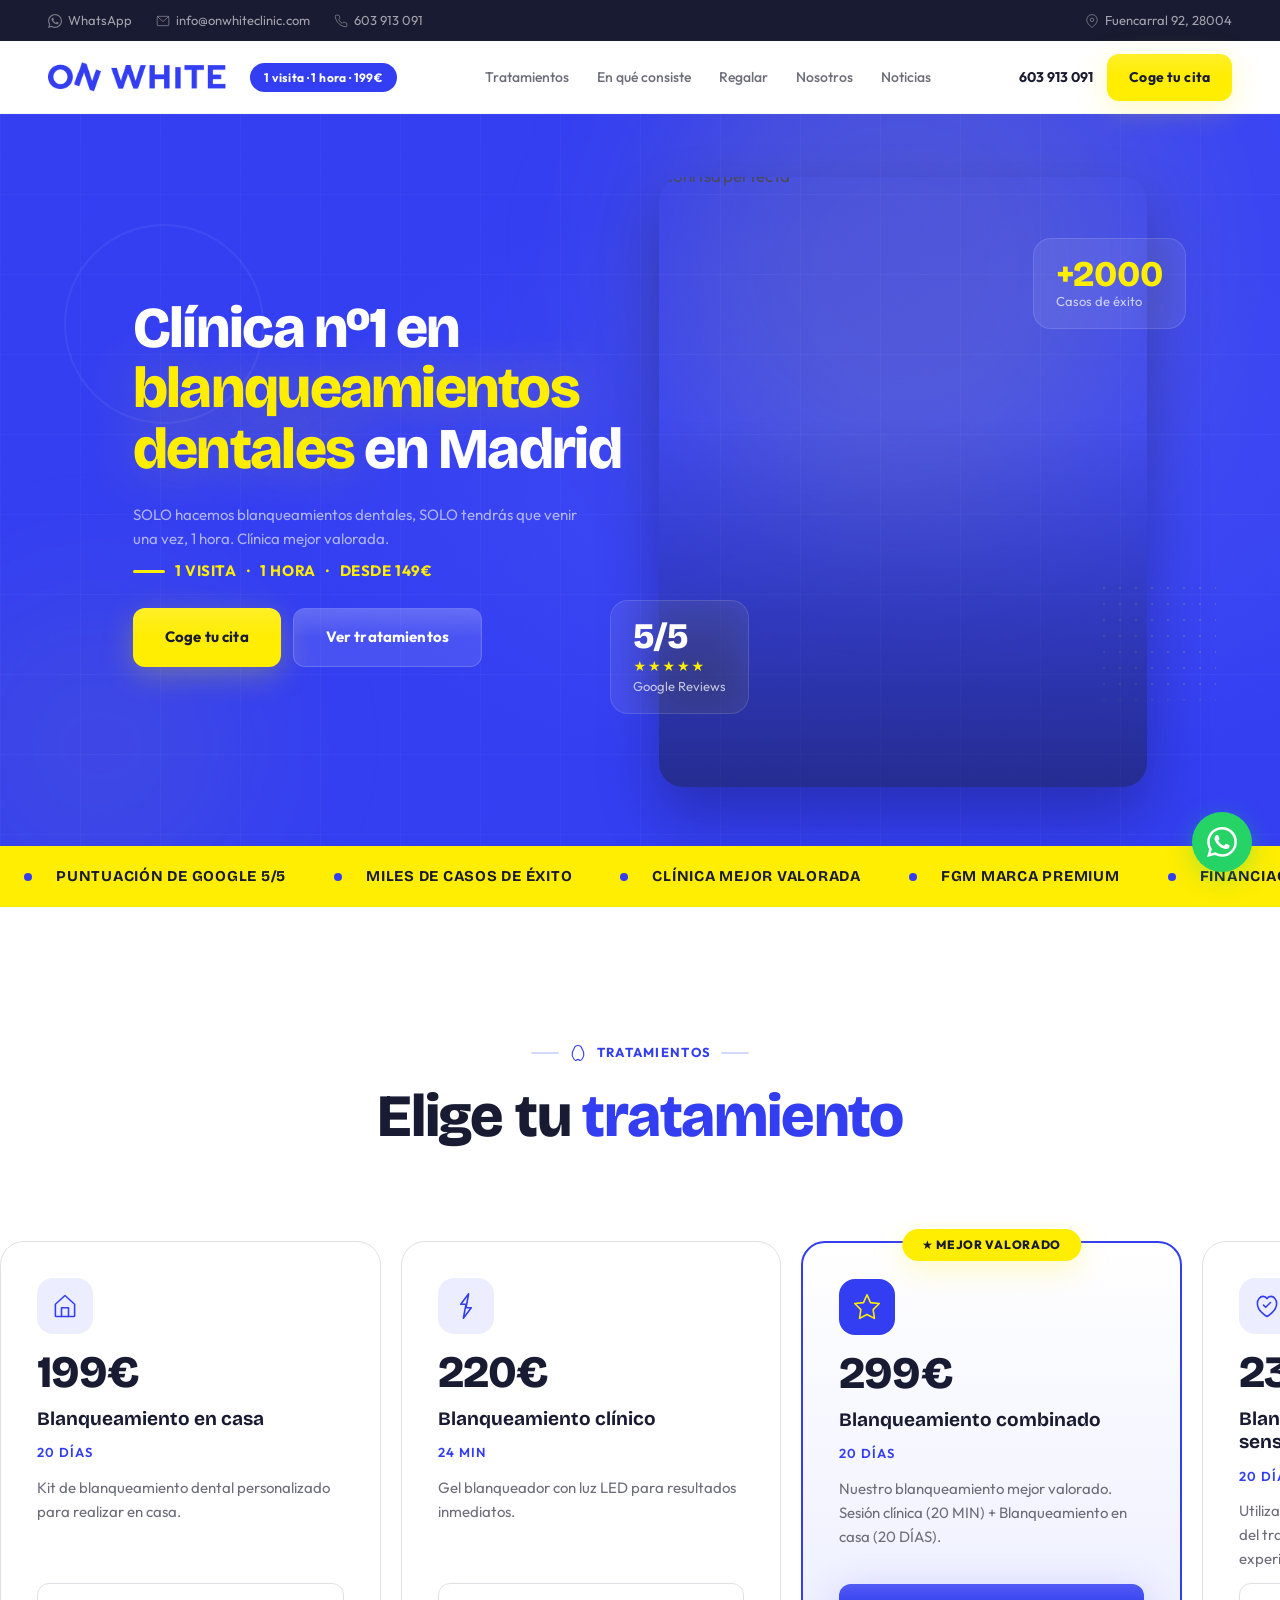
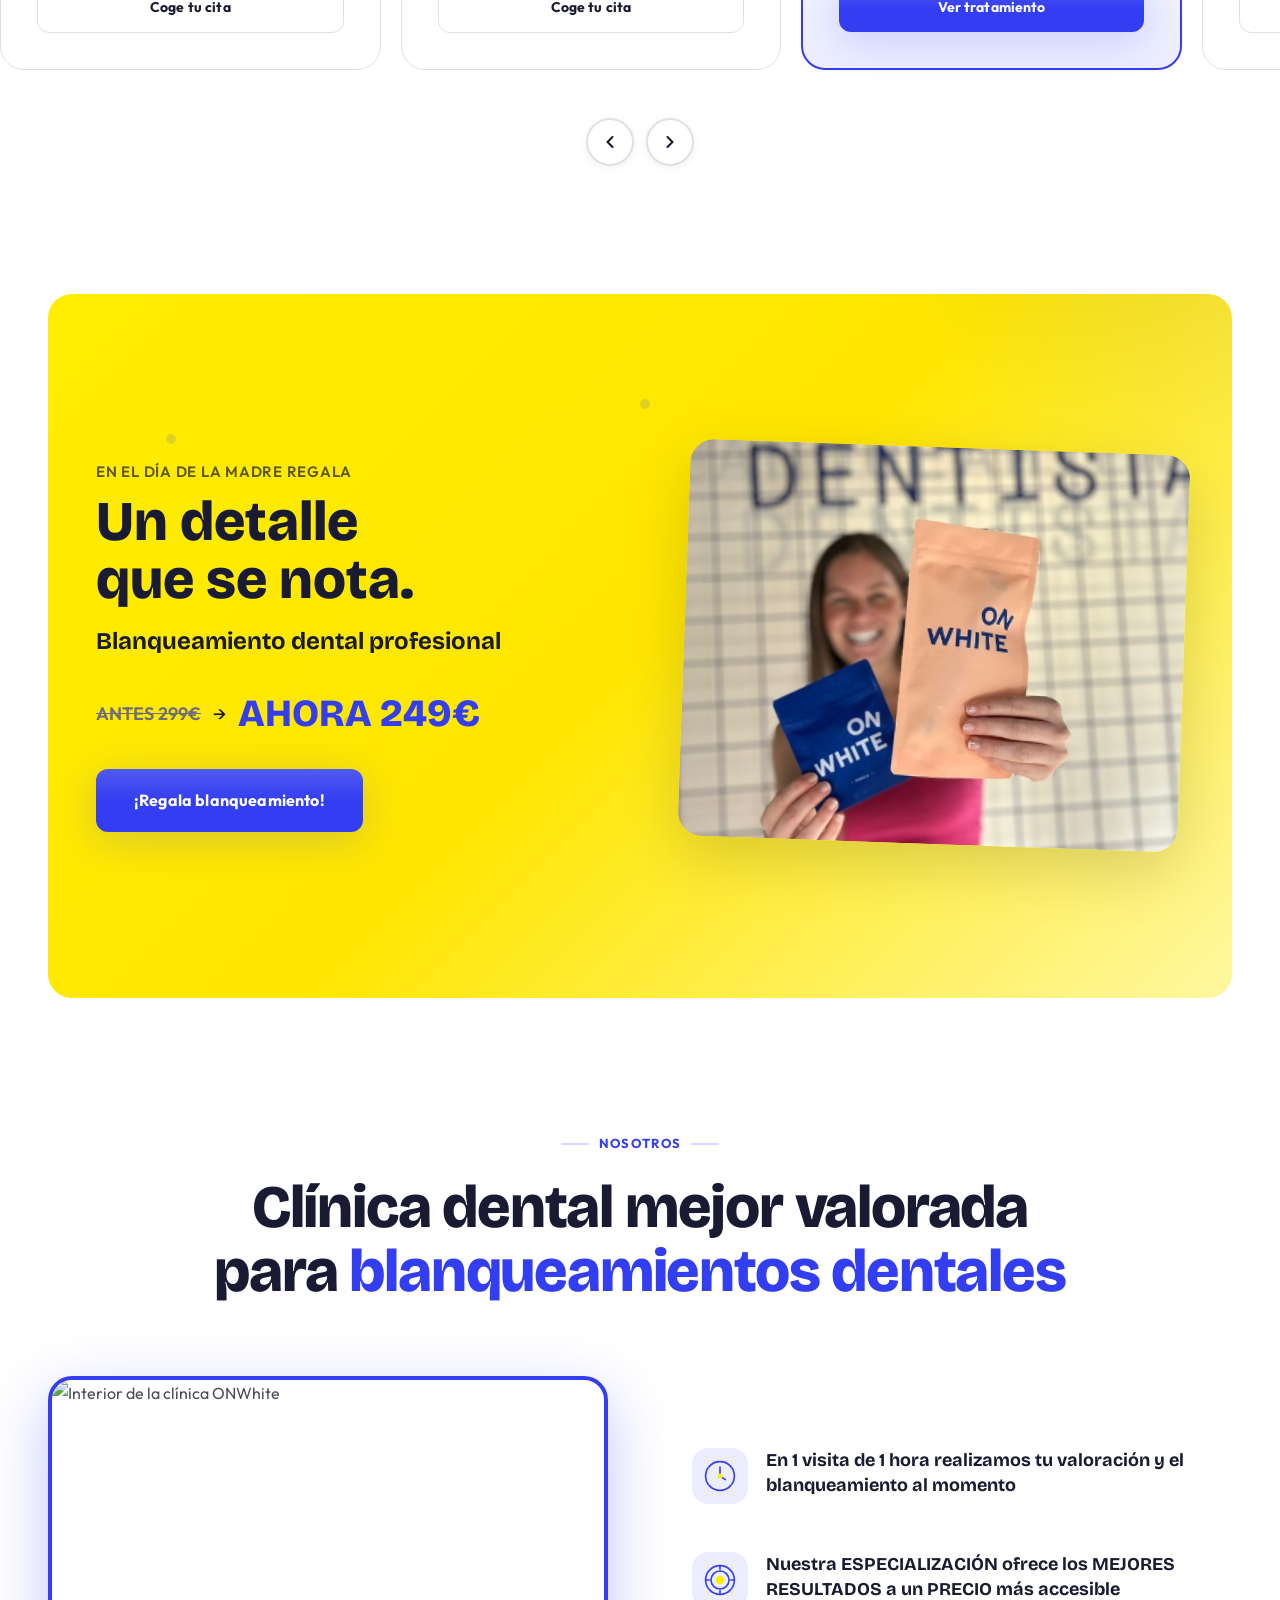
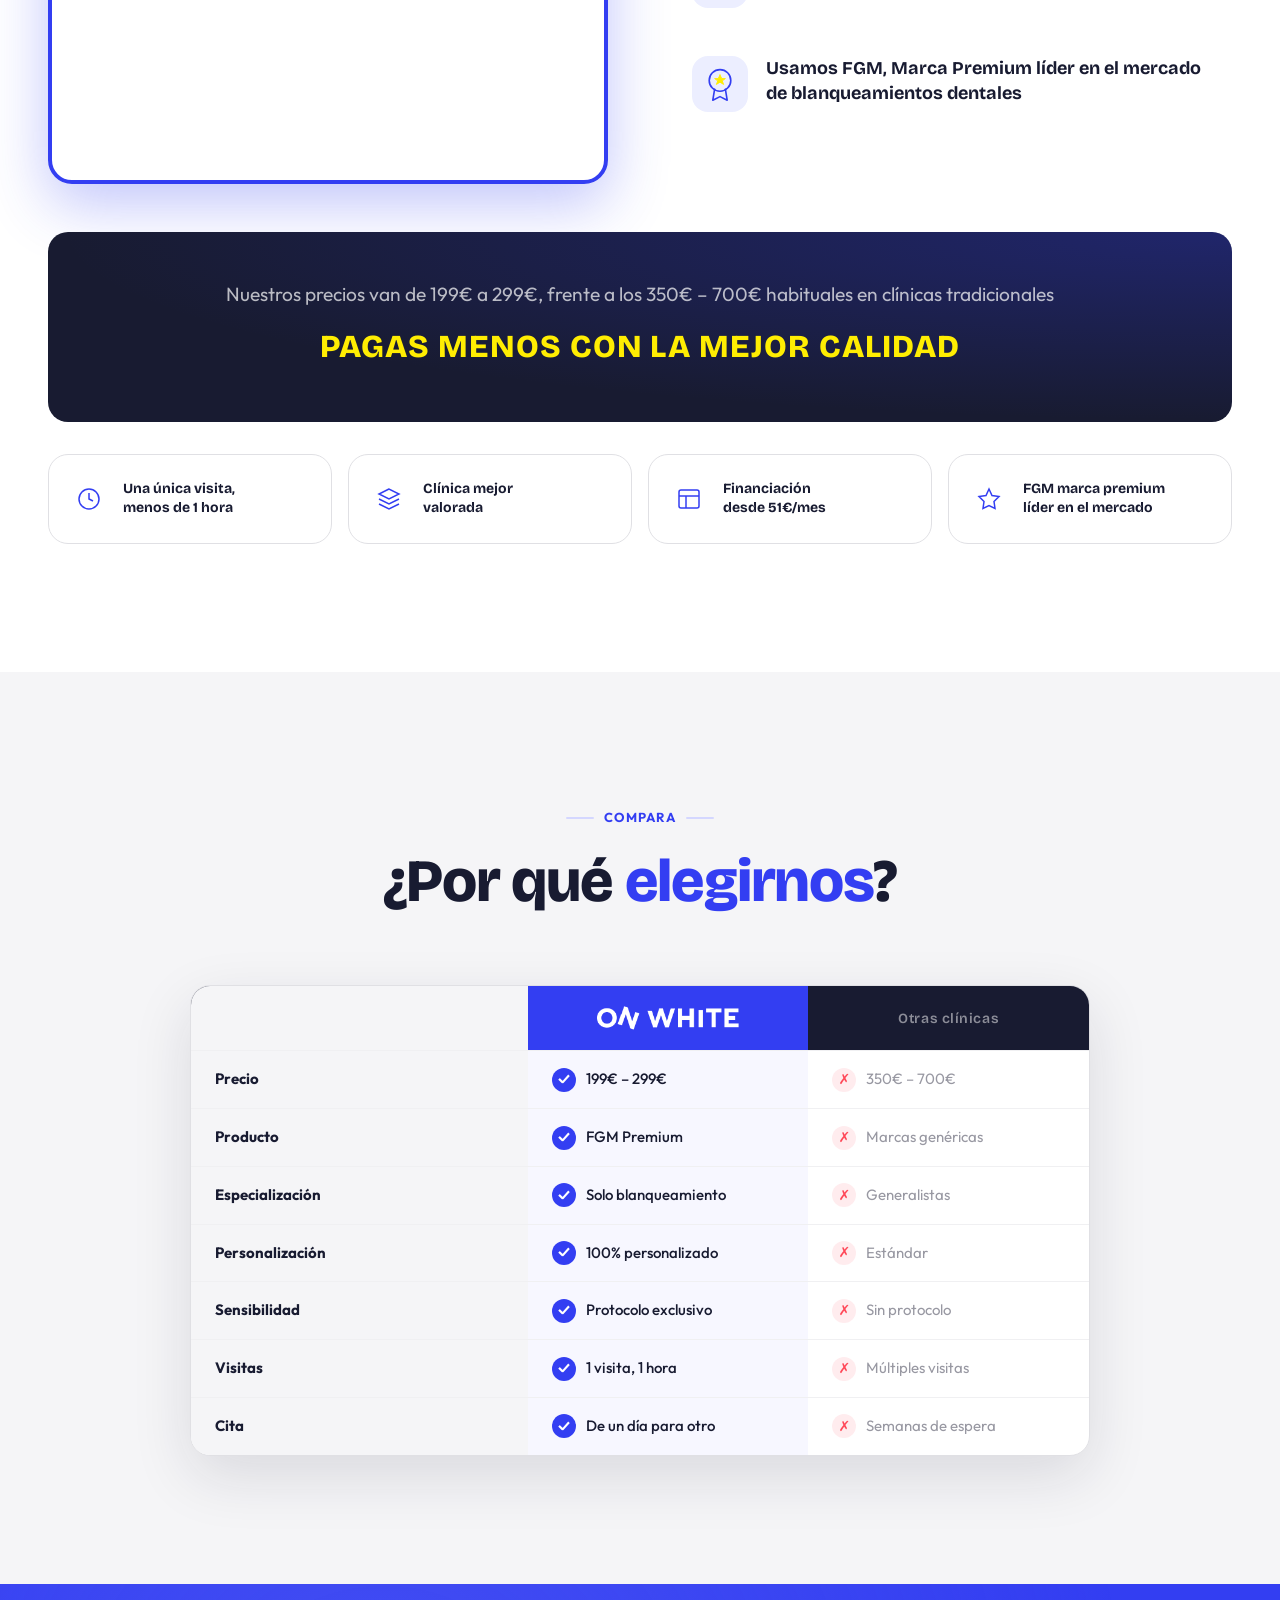
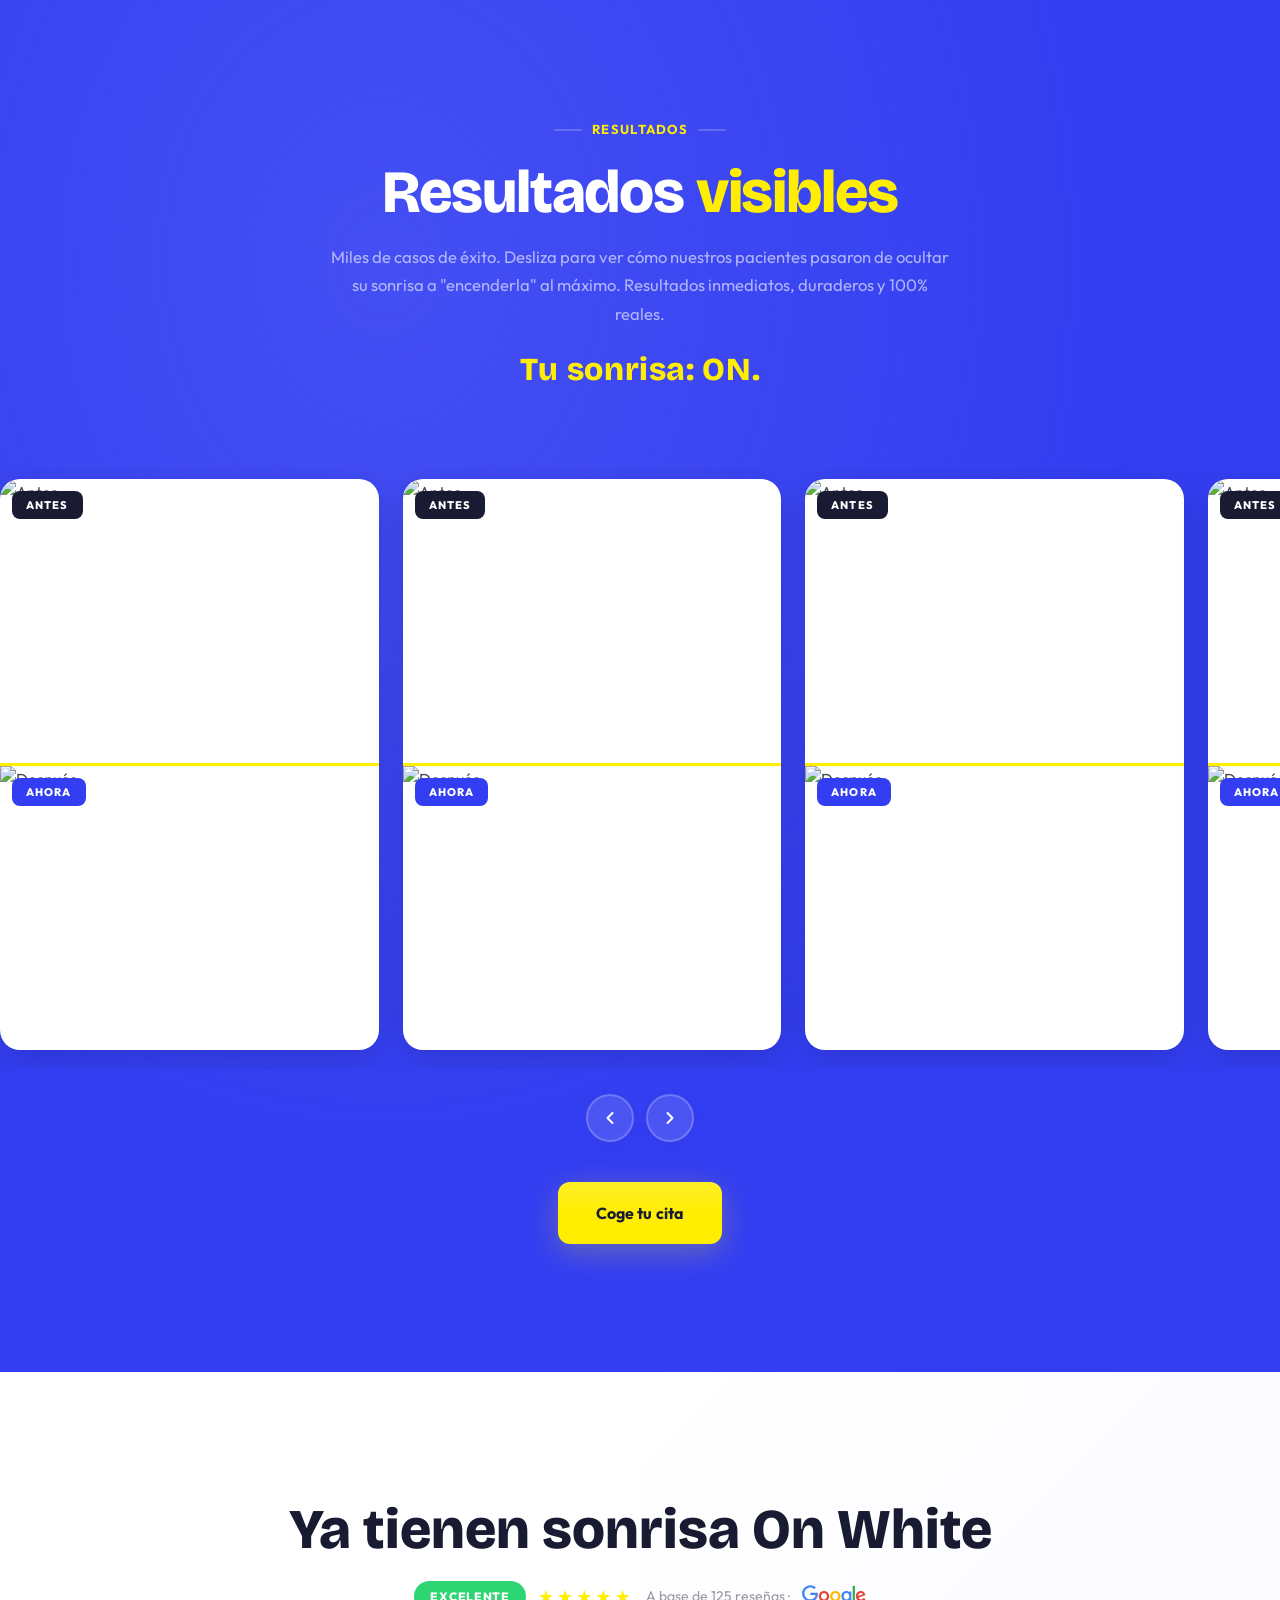
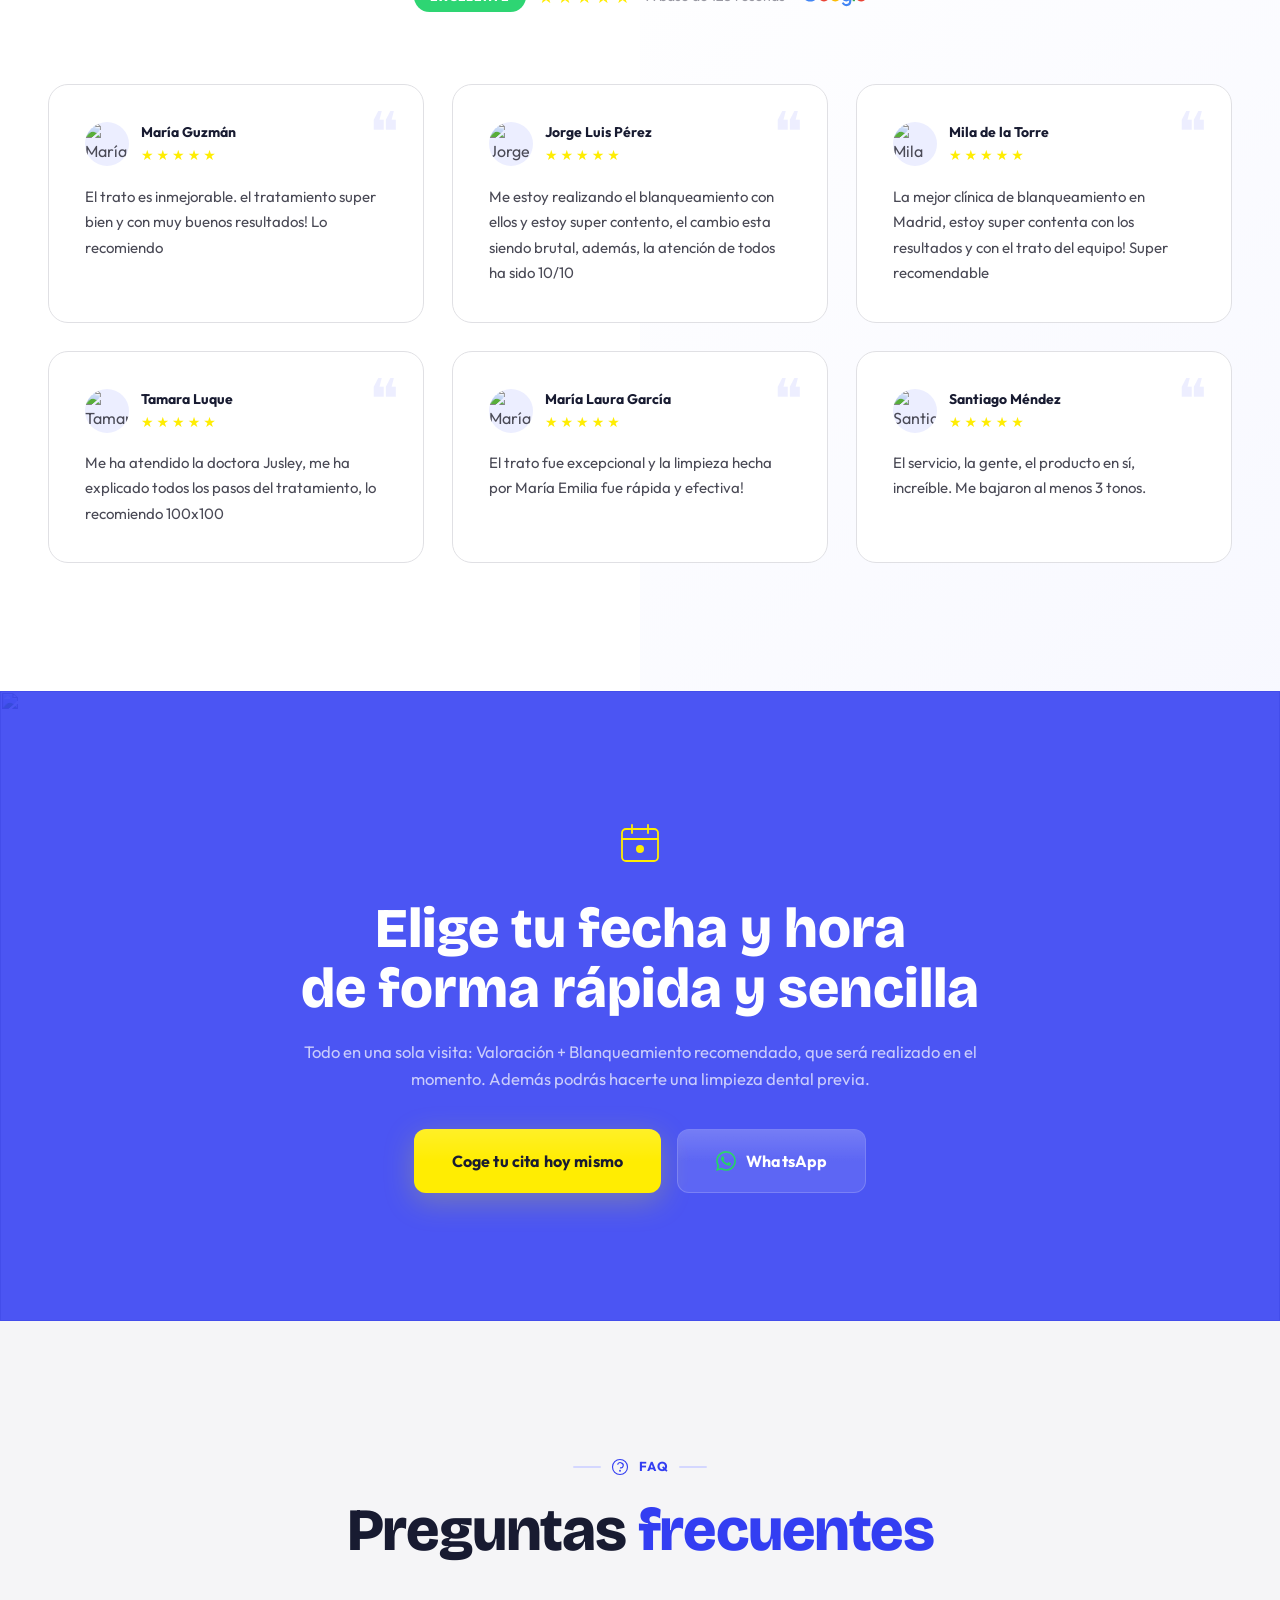
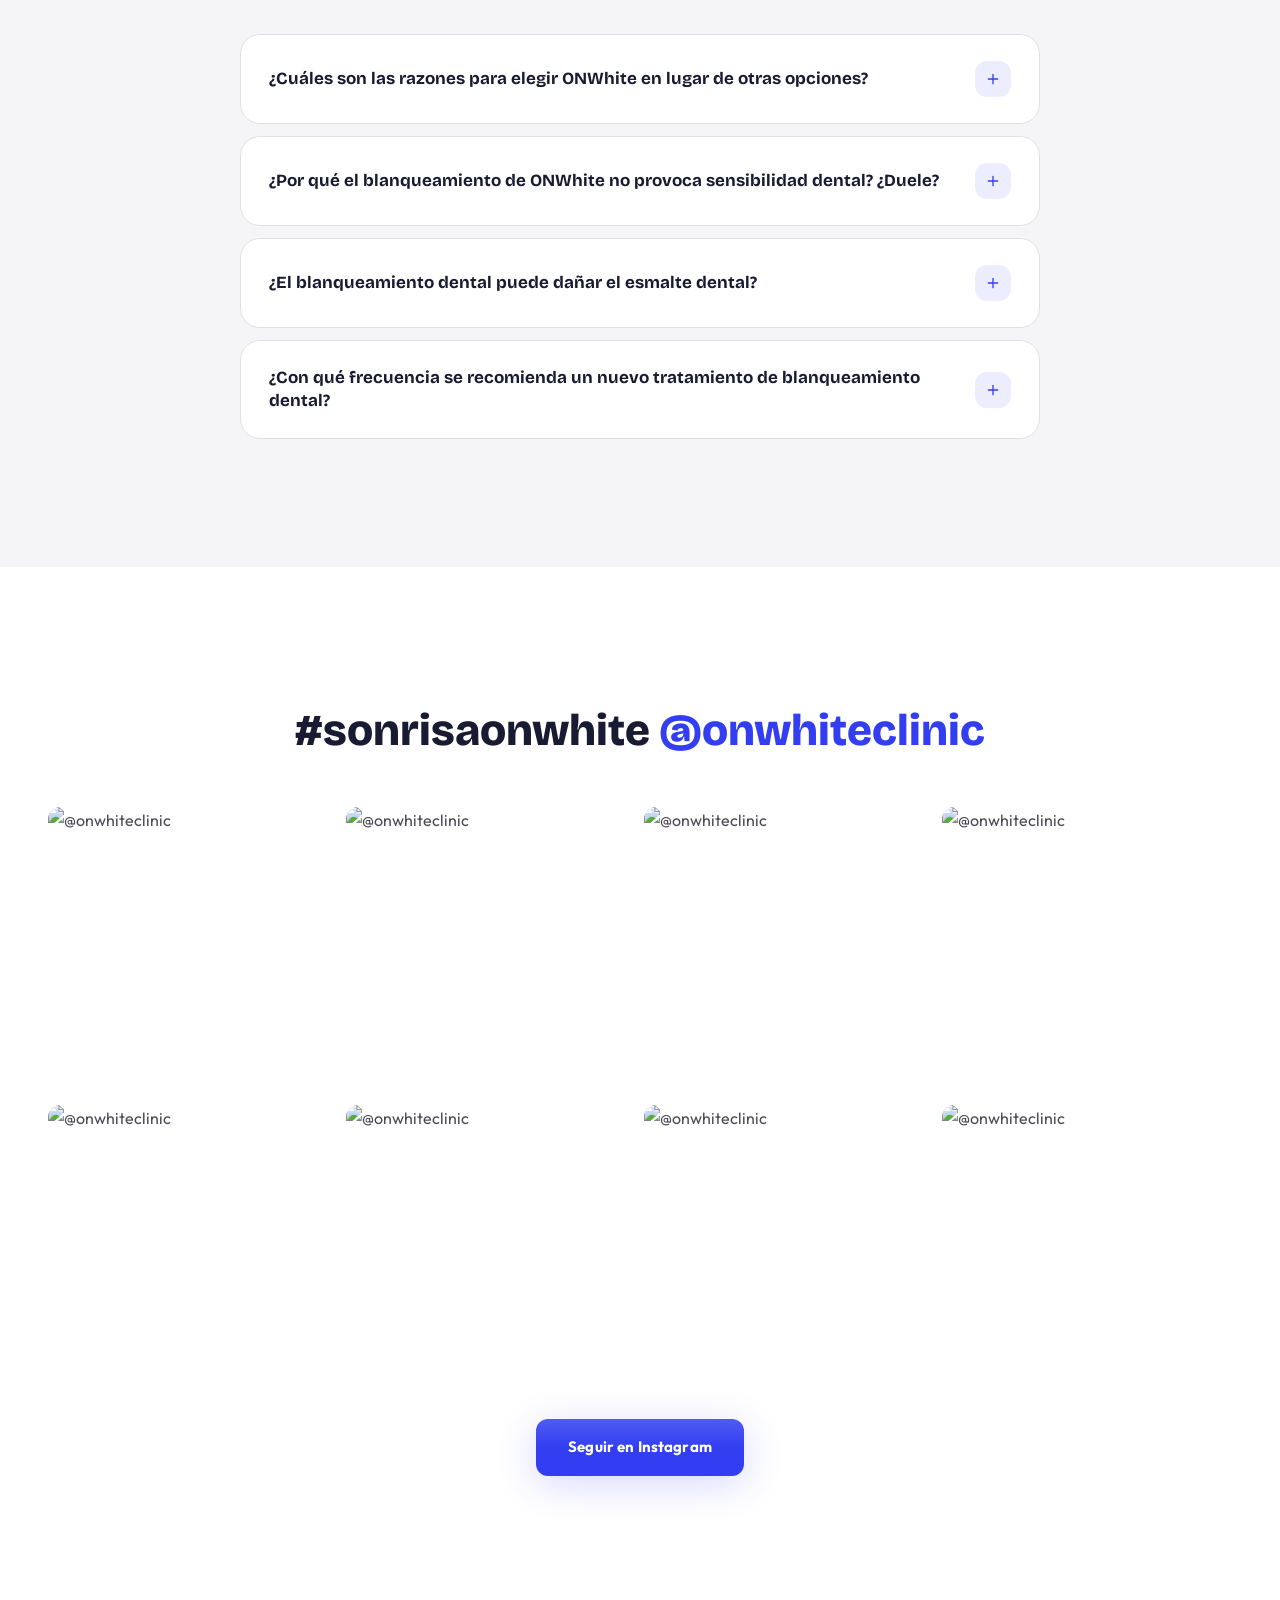
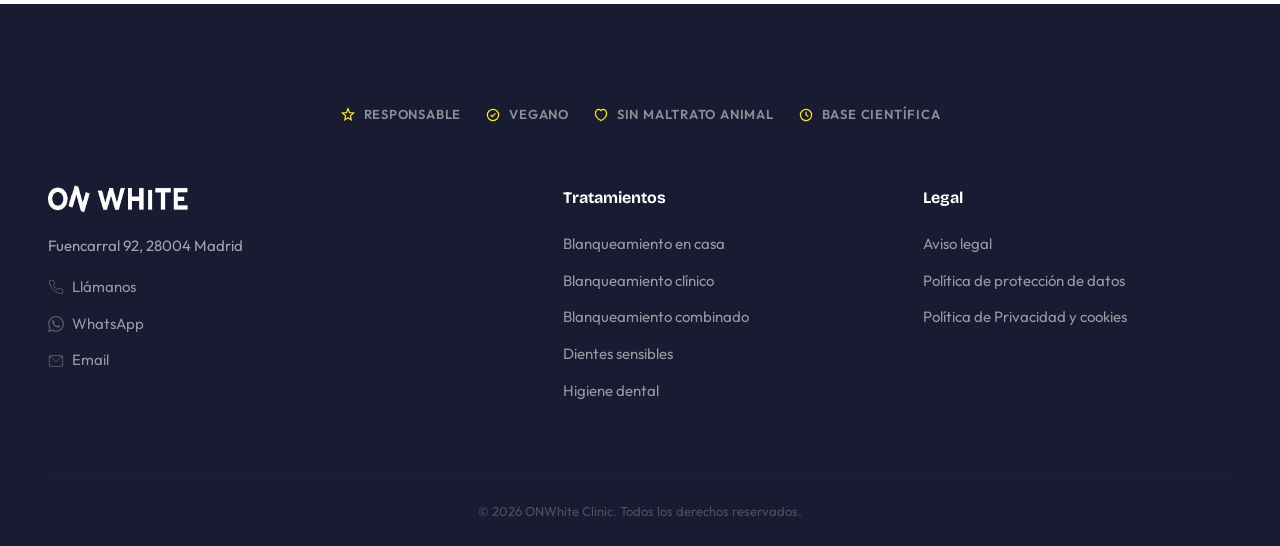
==== commit d7f33960: "fix: arrows below sliders, hero em on blanqueamientos, real gift photo, USP title change, Google log" ====
--- a/prototype/index.html
+++ b/prototype/index.html
@@ -95,7 +95,7 @@
       <div class="hero__content">
         <div class="hero__text">
           <h1 class="hero__title reveal">
-            Clínica nº1 en<br>blanqueamientos<br>dentales en <em>Madrid</em>
+            Clínica nº1 en<br><em>blanqueamientos<br>dentales</em> en Madrid
           </h1>
           <p class="hero__desc reveal" style="animation-delay:.12s">SOLO hacemos blanqueamientos dentales, SOLO tendrás que venir una vez, 1 hora. Clínica mejor valorada.</p>
           <p class="hero__sub reveal" style="animation-delay:.18s">1 visita <span>·</span> 1 hora <span>·</span> desde 149€</p>
@@ -157,15 +157,8 @@
           </div>
           <h2 class="s-title reveal" style="animation-delay:.06s">Elige tu <em>tratamiento</em></h2>
         </div>
-        <div class="slider-wrap">
-          <button class="slider-arrow slider-arrow--left" data-slider="t-slider" aria-label="Anterior">
-            <svg viewBox="0 0 24 24" fill="none" stroke="currentColor" stroke-width="2.5" stroke-linecap="round" stroke-linejoin="round"><path d="M15 18l-6-6 6-6"/></svg>
-          </button>
-          <button class="slider-arrow slider-arrow--right" data-slider="t-slider" aria-label="Siguiente">
-            <svg viewBox="0 0 24 24" fill="none" stroke="currentColor" stroke-width="2.5" stroke-linecap="round" stroke-linejoin="round"><path d="M9 18l6-6-6-6"/></svg>
-          </button>
-          <div class="t-slider" id="t-slider">
-            <div class="t-slider__track">
+        <div class="t-slider" id="t-slider">
+          <div class="t-slider__track">
 
           <!-- Card 1: En casa -->
           <div class="t-card">
@@ -246,8 +239,15 @@
             <a href="#reservar" class="btn btn--outline btn--full btn--sm">Coge tu cita</a>
           </div>
 
-            </div>
-          </div>
+          </div>
+        </div>
+        <div class="slider-nav">
+          <button class="slider-arrow" data-slider="t-slider" aria-label="Anterior">
+            <svg viewBox="0 0 24 24" fill="none" stroke="currentColor" stroke-width="2.5" stroke-linecap="round" stroke-linejoin="round"><path d="M15 18l-6-6 6-6"/></svg>
+          </button>
+          <button class="slider-arrow" data-slider="t-slider" aria-label="Siguiente">
+            <svg viewBox="0 0 24 24" fill="none" stroke="currentColor" stroke-width="2.5" stroke-linecap="round" stroke-linejoin="round"><path d="M9 18l6-6-6-6"/></svg>
+          </button>
         </div>
       </div>
     </section>
@@ -275,7 +275,7 @@
           <a href="#reservar" class="btn btn--blue btn--lg">¡Regala blanqueamiento!</a>
         </div>
         <div class="promo__visual reveal" style="animation-delay:.1s">
-          <img src="https://images.unsplash.com/photo-1513885535751-8b9238bd345a?w=500&q=80&auto=format&fit=crop" alt="Regalo especial" class="promo__gift-img" loading="lazy">
+          <img src="../assets/Captura de pantalla 2026-04-08 133514.png" alt="Paciente ON WHITE con regalo" class="promo__gift-img" loading="lazy">
         </div>
       </div>
     </section>
@@ -285,7 +285,7 @@
       <div class="container">
         <div class="s-header">
           <div class="s-tag reveal">Nosotros</div>
-          <h2 class="s-title reveal" style="animation-delay:.06s">Única clínica dental especializada<br>en España en <em>blanqueamiento dental</em></h2>
+          <h2 class="s-title reveal" style="animation-delay:.06s">Clínica dental mejor valorada<br>para <em>blanqueamientos dentales</em></h2>
         </div>
 
         <div class="usp-layout">
@@ -299,20 +299,6 @@
           <!-- RIGHT: 4 value props -->
           <div class="usp-props">
             <div class="usp-card reveal" style="animation-delay:.08s">
-              <div class="usp-card__icon">
-                <!-- Trophy icon -->
-                <svg viewBox="0 0 40 40" fill="none" stroke="var(--blue)" stroke-width="1.8" stroke-linecap="round" stroke-linejoin="round">
-                  <path d="M10 6H30V16C30 22 24 28 20 28C16 28 10 22 10 16V6Z"/>
-                  <path d="M10 10H6C5 10 4 11 4 12V14C4 17 6 19 9 19H10"/>
-                  <path d="M30 10H34C35 10 36 11 36 12V14C36 17 34 19 31 19H30"/>
-                  <path d="M16 28H24V32H16V28Z"/>
-                  <path d="M13 32H27"/>
-                  <path d="M20 14L21.5 17H24.5L22 19L23 22L20 20L17 22L18 19L15.5 17H18.5L20 14Z" fill="var(--yellow)" stroke="var(--yellow)" stroke-width="1"/>
-                </svg>
-              </div>
-              <h3 class="usp-card__title">Clínica dental mejor valorada para blanqueamientos dentales</h3>
-            </div>
-            <div class="usp-card reveal" style="animation-delay:.12s">
               <div class="usp-card__icon">
                 <!-- Clock icon -->
                 <svg viewBox="0 0 40 40" fill="none" stroke="var(--blue)" stroke-width="1.8" stroke-linecap="round" stroke-linejoin="round">
@@ -450,15 +436,8 @@
           <p class="ba-header__desc reveal" style="animation-delay:.1s">Miles de casos de éxito. Desliza para ver cómo nuestros pacientes pasaron de ocultar su sonrisa a "encenderla" al máximo. Resultados inmediatos, duraderos y 100% reales.</p>
           <p class="ba-header__tagline reveal" style="animation-delay:.15s">Tu sonrisa: ON.</p>
         </div>
-        <div class="slider-wrap">
-          <button class="slider-arrow slider-arrow--left slider-arrow--light" data-slider="ba-slider" aria-label="Anterior">
-            <svg viewBox="0 0 24 24" fill="none" stroke="currentColor" stroke-width="2.5" stroke-linecap="round" stroke-linejoin="round"><path d="M15 18l-6-6 6-6"/></svg>
-          </button>
-          <button class="slider-arrow slider-arrow--right slider-arrow--light" data-slider="ba-slider" aria-label="Siguiente">
-            <svg viewBox="0 0 24 24" fill="none" stroke="currentColor" stroke-width="2.5" stroke-linecap="round" stroke-linejoin="round"><path d="M9 18l6-6-6-6"/></svg>
-          </button>
-          <div class="ba-slider" id="ba-slider">
-            <div class="ba-slider__track">
+        <div class="ba-slider" id="ba-slider">
+          <div class="ba-slider__track">
             <div class="ba-card">
               <div class="ba-card__top"><span class="ba-card__tag">Antes</span><img src="https://images.unsplash.com/photo-1606811841689-23dfddce3e95?w=400&q=75&auto=format&fit=crop" alt="Antes" loading="lazy"></div>
               <div class="ba-card__bottom"><span class="ba-card__tag ba-card__tag--after">Ahora</span><img src="https://images.unsplash.com/photo-1576091160550-2173dba999ef?w=400&q=75&auto=format&fit=crop" alt="Después" loading="lazy"></div>
@@ -491,8 +470,15 @@
               <div class="ba-card__top"><span class="ba-card__tag">Antes</span><img src="https://images.unsplash.com/photo-1606811841689-23dfddce3e95?w=400&q=75&auto=format&fit=crop" alt="Antes" loading="lazy"></div>
               <div class="ba-card__bottom"><span class="ba-card__tag ba-card__tag--after">Ahora</span><img src="https://images.unsplash.com/photo-1576091160550-2173dba999ef?w=400&q=75&auto=format&fit=crop" alt="Después" loading="lazy"></div>
             </div>
-            </div>
-          </div>
+          </div>
+        </div>
+        <div class="slider-nav" style="margin-top:24px;">
+          <button class="slider-arrow slider-arrow--light" data-slider="ba-slider" aria-label="Anterior">
+            <svg viewBox="0 0 24 24" fill="none" stroke="currentColor" stroke-width="2.5" stroke-linecap="round" stroke-linejoin="round"><path d="M15 18l-6-6 6-6"/></svg>
+          </button>
+          <button class="slider-arrow slider-arrow--light" data-slider="ba-slider" aria-label="Siguiente">
+            <svg viewBox="0 0 24 24" fill="none" stroke="currentColor" stroke-width="2.5" stroke-linecap="round" stroke-linejoin="round"><path d="M9 18l6-6-6-6"/></svg>
+          </button>
         </div>
         <div class="ba-cta reveal" style="animation-delay:.2s">
           <a href="#reservar" class="btn btn--yellow btn--lg">Coge tu cita</a>
@@ -509,7 +495,15 @@
           <div class="testimonials__rating reveal" style="animation-delay:.08s">
             <span class="testimonials__rating-badge">EXCELENTE</span>
             <span class="testimonials__rating-stars">★★★★★</span>
-            <span class="testimonials__rating-text">A base de 125 reseñas · Google</span>
+            <span class="testimonials__rating-text">A base de 125 reseñas ·</span>
+            <svg viewBox="0 0 272 92" width="64" height="22" style="vertical-align:middle;">
+              <path d="M115.75 47.18c0 12.77-9.99 22.18-22.25 22.18s-22.25-9.41-22.25-22.18C71.25 34.32 81.24 25 93.5 25s22.25 9.32 22.25 22.18zm-9.74 0c0-7.98-5.79-13.44-12.51-13.44S80.99 39.2 80.99 47.18c0 7.9 5.79 13.44 12.51 13.44s12.51-5.55 12.51-13.44z" fill="#EA4335"/>
+              <path d="M163.75 47.18c0 12.77-9.99 22.18-22.25 22.18s-22.25-9.41-22.25-22.18c0-12.85 9.99-22.18 22.25-22.18s22.25 9.32 22.25 22.18zm-9.74 0c0-7.98-5.79-13.44-12.51-13.44s-12.51 5.46-12.51 13.44c0 7.9 5.79 13.44 12.51 13.44s12.51-5.55 12.51-13.44z" fill="#FBBC05"/>
+              <path d="M209.75 26.34v39.82c0 16.38-9.66 23.07-21.08 23.07-10.75 0-17.22-7.19-19.66-13.07l8.48-3.53c1.51 3.61 5.21 7.87 11.17 7.87 7.31 0 11.84-4.51 11.84-13v-3.19h-.34c-2.18 2.69-6.38 5.04-11.68 5.04-11.09 0-21.25-9.66-21.25-22.09 0-12.52 10.16-22.26 21.25-22.26 5.29 0 9.49 2.35 11.68 4.96h.34v-3.61h9.25zm-8.56 20.92c0-7.81-5.21-13.52-11.84-13.52-6.72 0-12.35 5.71-12.35 13.52 0 7.73 5.63 13.36 12.35 13.36 6.63 0 11.84-5.63 11.84-13.36z" fill="#4285F4"/>
+              <path d="M225 3v65h-9.5V3h9.5z" fill="#34A853"/>
+              <path d="M262.02 54.48l7.56 5.04c-2.44 3.61-8.32 9.83-18.48 9.83-12.6 0-22.01-9.74-22.01-22.18 0-13.2 9.49-22.18 20.92-22.18 11.51 0 17.14 9.16 18.98 14.11l1.01 2.52-29.65 12.28c2.27 4.45 5.8 6.72 10.75 6.72 4.96 0 8.4-2.44 10.92-6.14zm-23.27-7.98l19.82-8.23c-1.09-2.77-4.37-4.7-8.23-4.7-4.95 0-11.84 4.37-11.59 12.93z" fill="#EA4335"/>
+              <path d="M35.29 41.19V32H67c.31 1.64.47 3.58.47 5.68 0 7.06-1.93 15.79-8.15 22.01-6.05 6.3-13.78 9.66-24.02 9.66C16.32 69.35.36 53.89.36 34.91.36 15.93 16.32.47 35.3.47c10.5 0 17.98 4.12 23.6 9.49l-6.64 6.64c-4.03-3.78-9.49-6.72-16.97-6.72-13.86 0-24.7 11.17-24.7 25.03 0 13.86 10.84 25.03 24.7 25.03 8.99 0 14.11-3.61 17.39-6.89 2.66-2.66 4.41-6.46 5.1-11.65l-22.49-.01z" fill="#4285F4"/>
+            </svg>
           </div>
         </div>
         <div class="reviews-grid">
--- a/prototype/styles.css
+++ b/prototype/styles.css
@@ -470,25 +470,24 @@
   overflow: visible;
 }
 
-/* Slider Arrows */
-.slider-wrap {
-  position: relative;
+/* Slider Nav */
+.slider-nav {
+  display: flex;
+  justify-content: center;
+  gap: 12px;
+  margin-top: 28px;
 }
 .slider-arrow {
-  position: absolute;
-  top: 50%;
-  transform: translateY(-50%);
-  z-index: 10;
   width: 48px;
   height: 48px;
   border-radius: 50%;
   background: var(--white);
-  border: 1px solid var(--grey-200);
+  border: 2px solid var(--grey-200);
   display: flex;
   align-items: center;
   justify-content: center;
   cursor: pointer;
-  box-shadow: 0 4px 16px rgba(24,27,49,0.1);
+  box-shadow: 0 2px 8px rgba(24,27,49,0.06);
   transition: all 0.35s var(--ease);
   color: var(--navy);
 }
@@ -497,18 +496,15 @@
   color: var(--white);
   border-color: var(--blue);
   box-shadow: 0 8px 24px rgba(51,62,242,0.25);
-  transform: translateY(-50%) scale(1.08);
-}
-.slider-arrow:active { transform: translateY(-50%) scale(0.95); }
+  transform: scale(1.08);
+}
+.slider-arrow:active { transform: scale(0.95); }
 .slider-arrow svg { width: 20px; height: 20px; }
-.slider-arrow--left { left: -24px; }
-.slider-arrow--right { right: -24px; }
 
 .slider-arrow--light {
-  background: rgba(255,255,255,0.15);
+  background: rgba(255,255,255,0.12);
   border-color: rgba(255,255,255,0.2);
   color: var(--white);
-  backdrop-filter: blur(8px);
 }
 .slider-arrow--light:hover {
   background: var(--yellow);
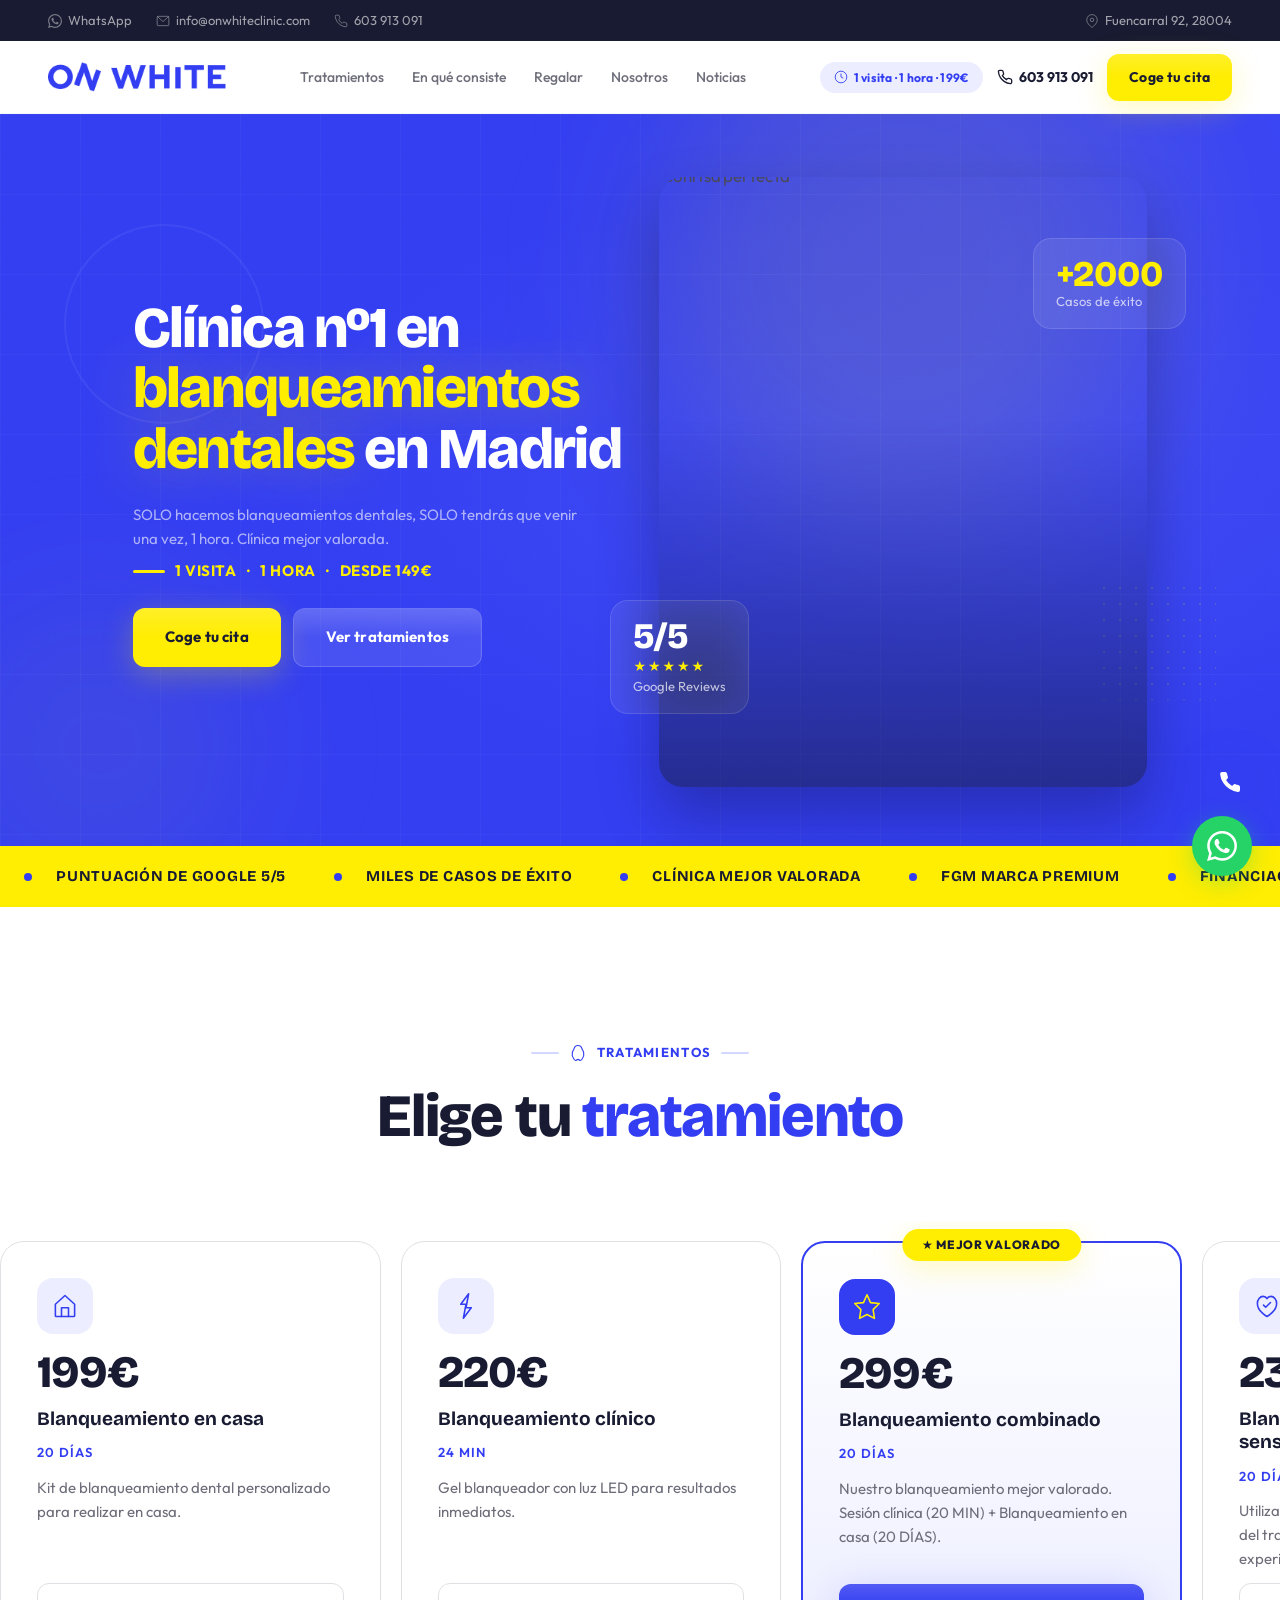
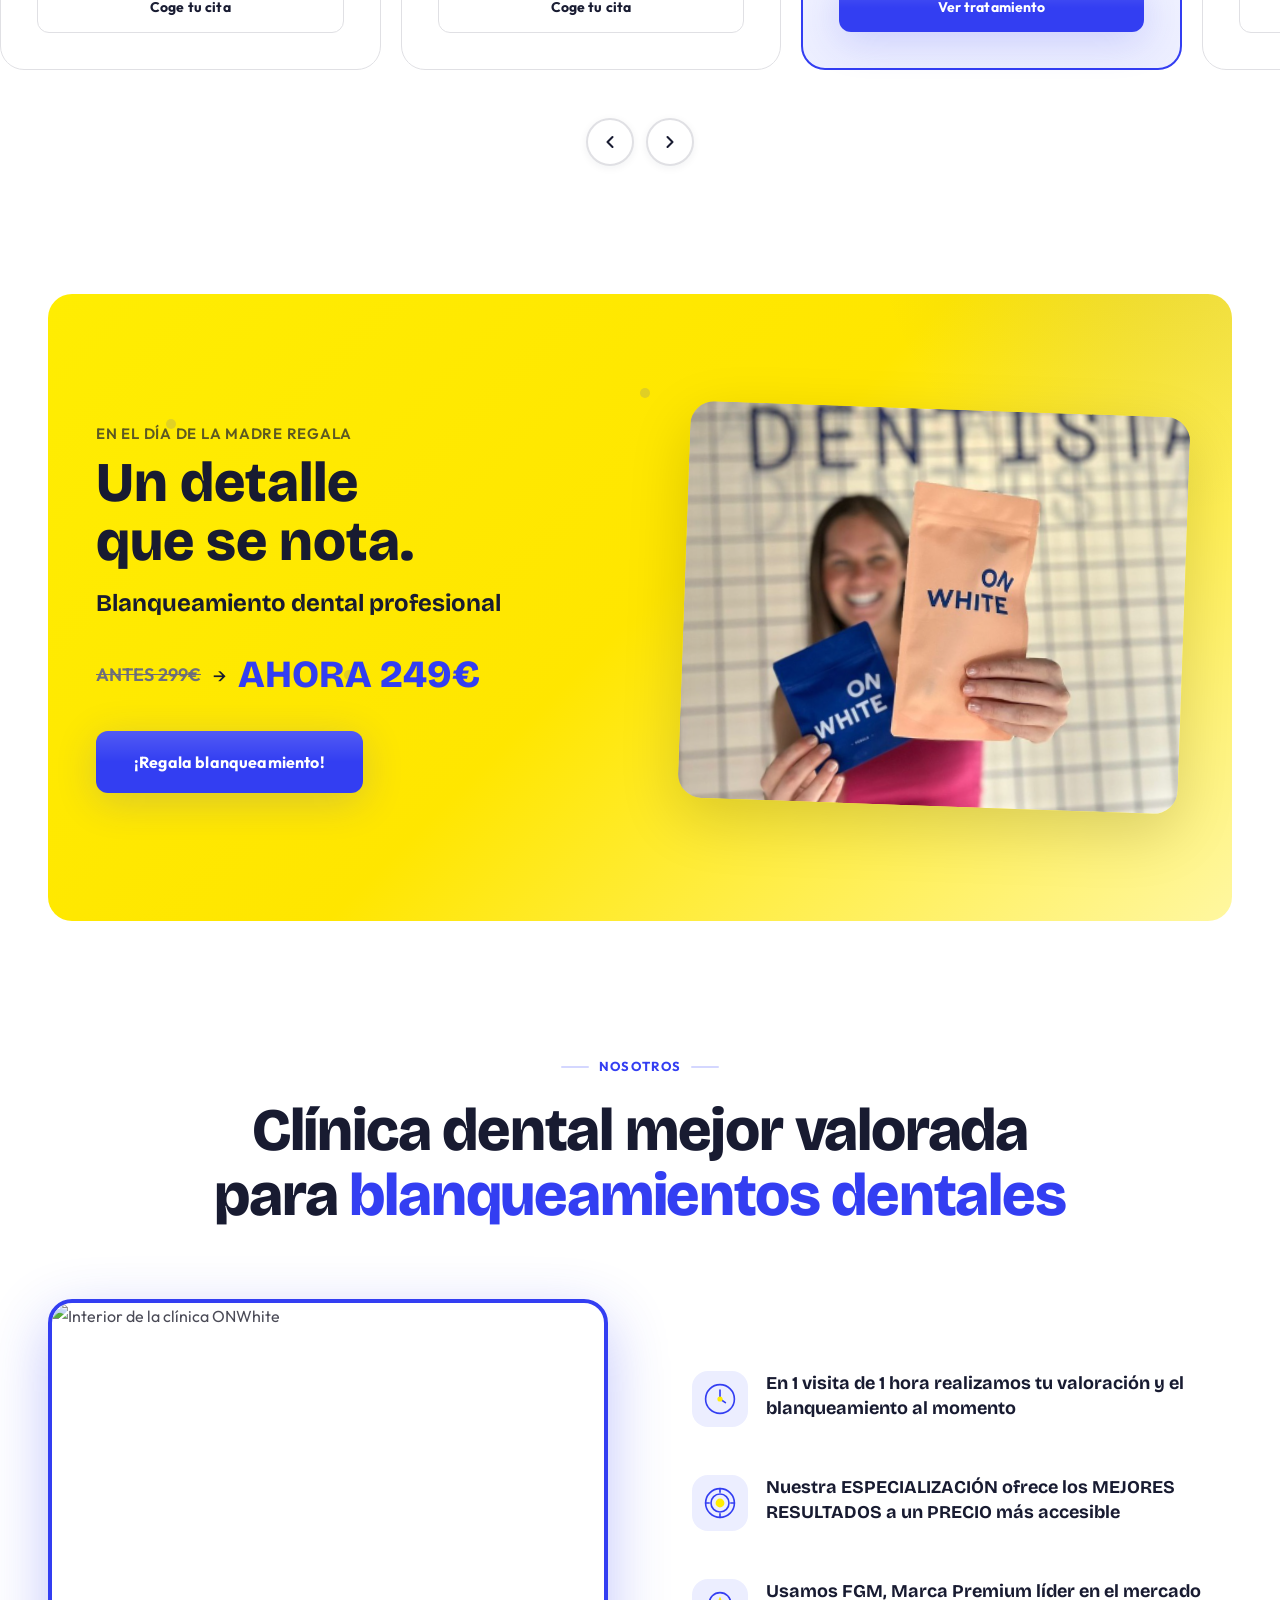
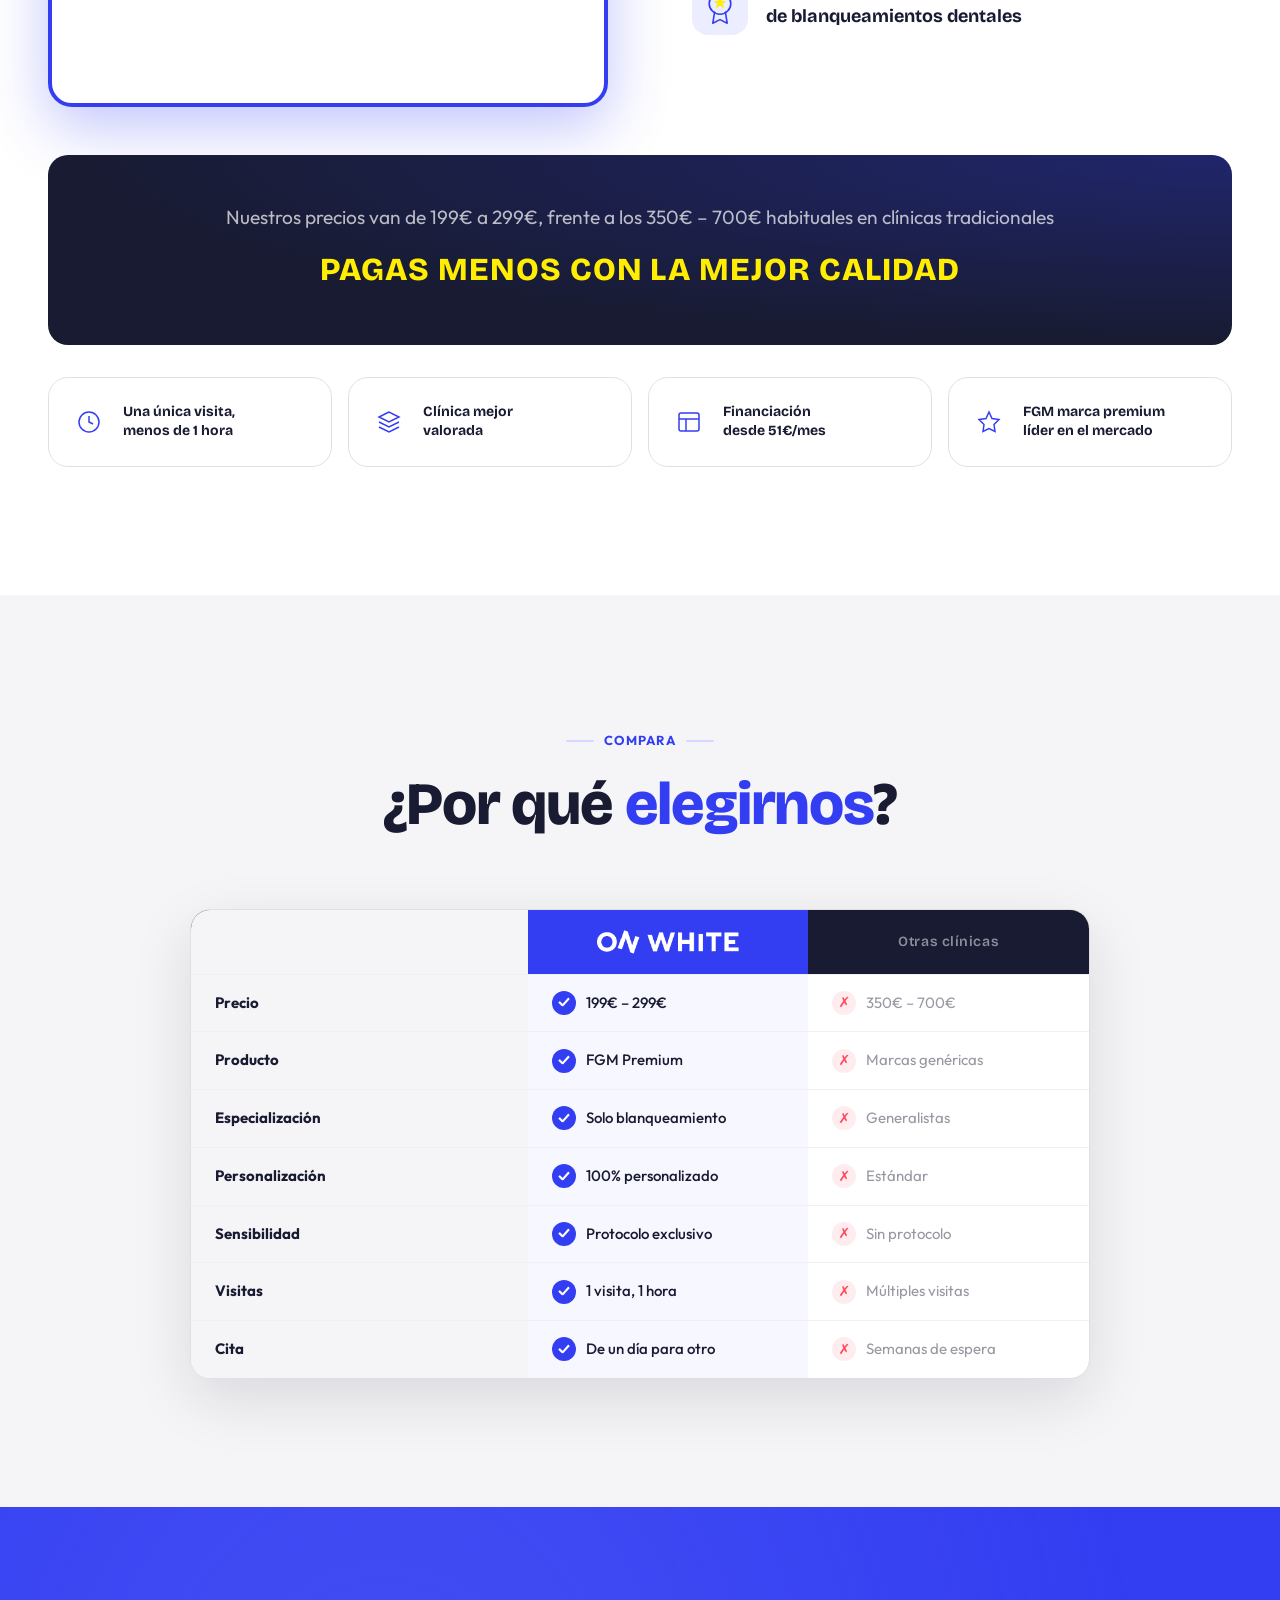
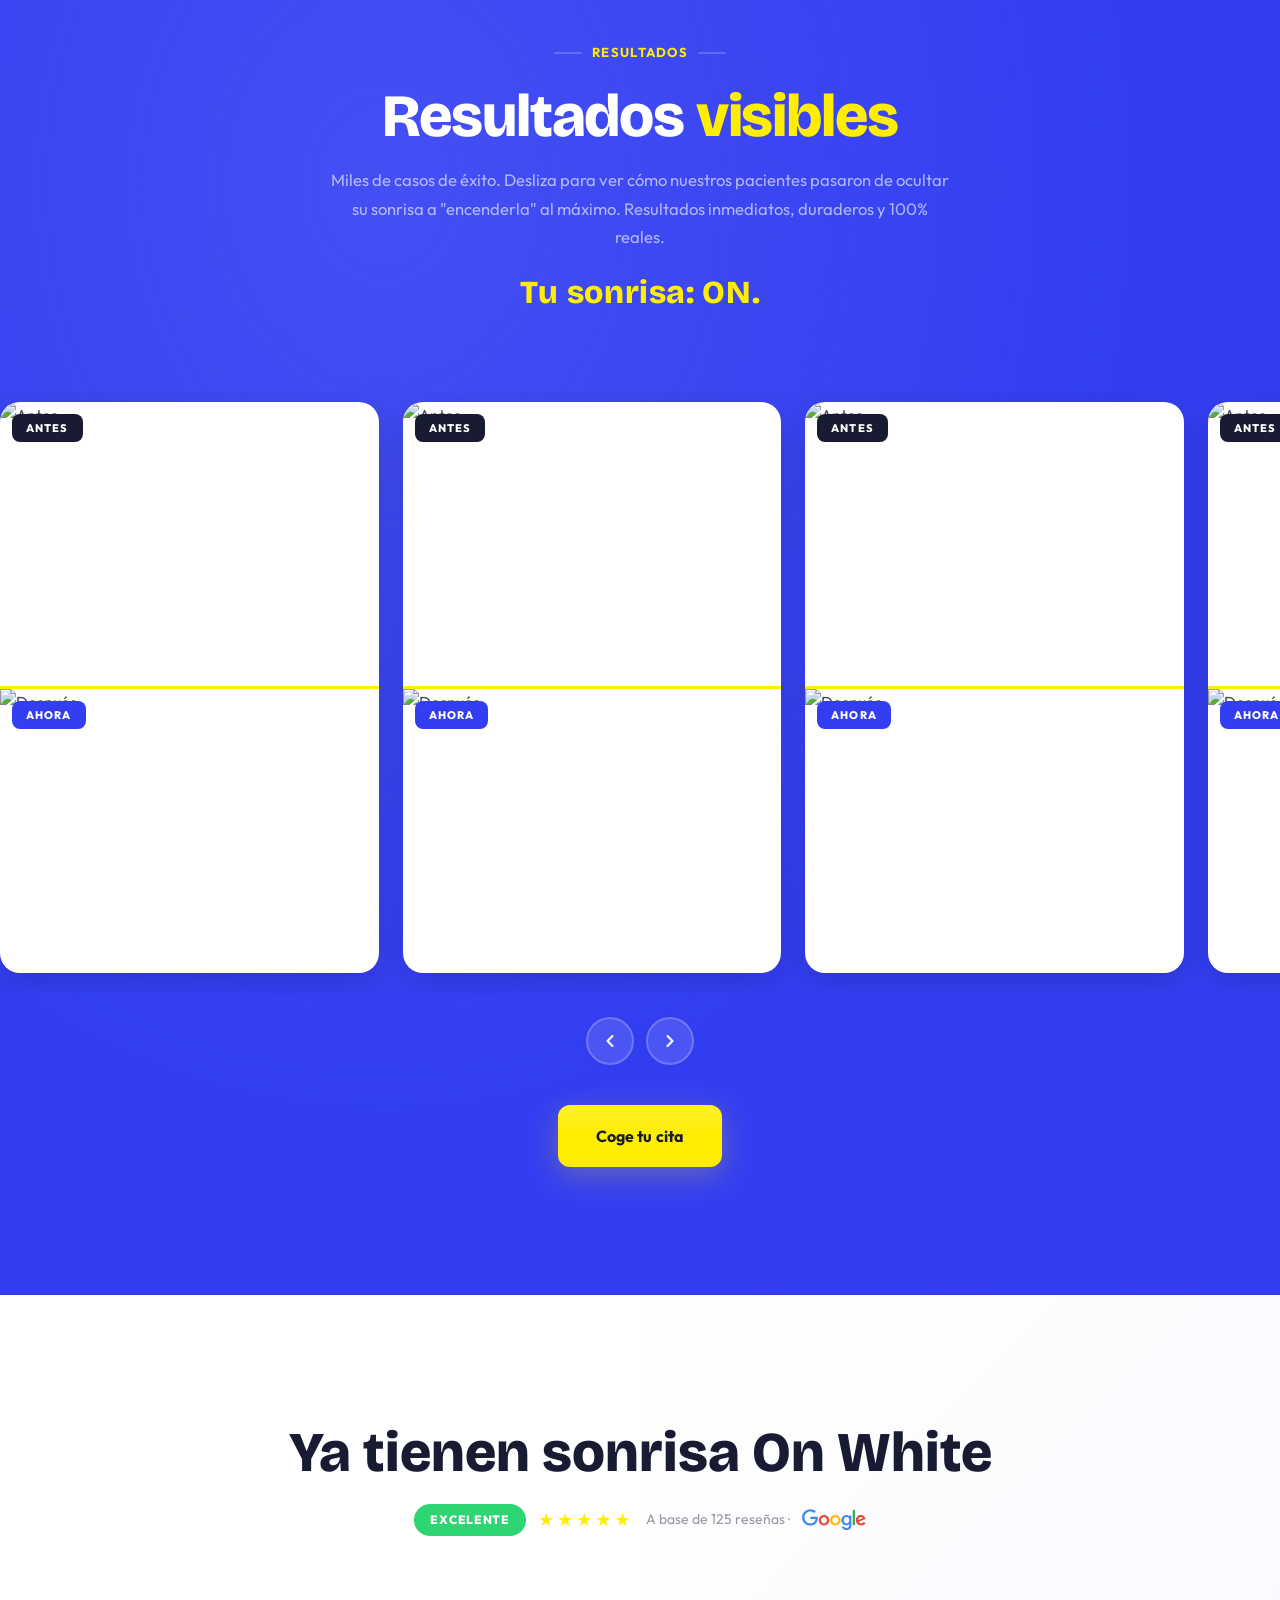
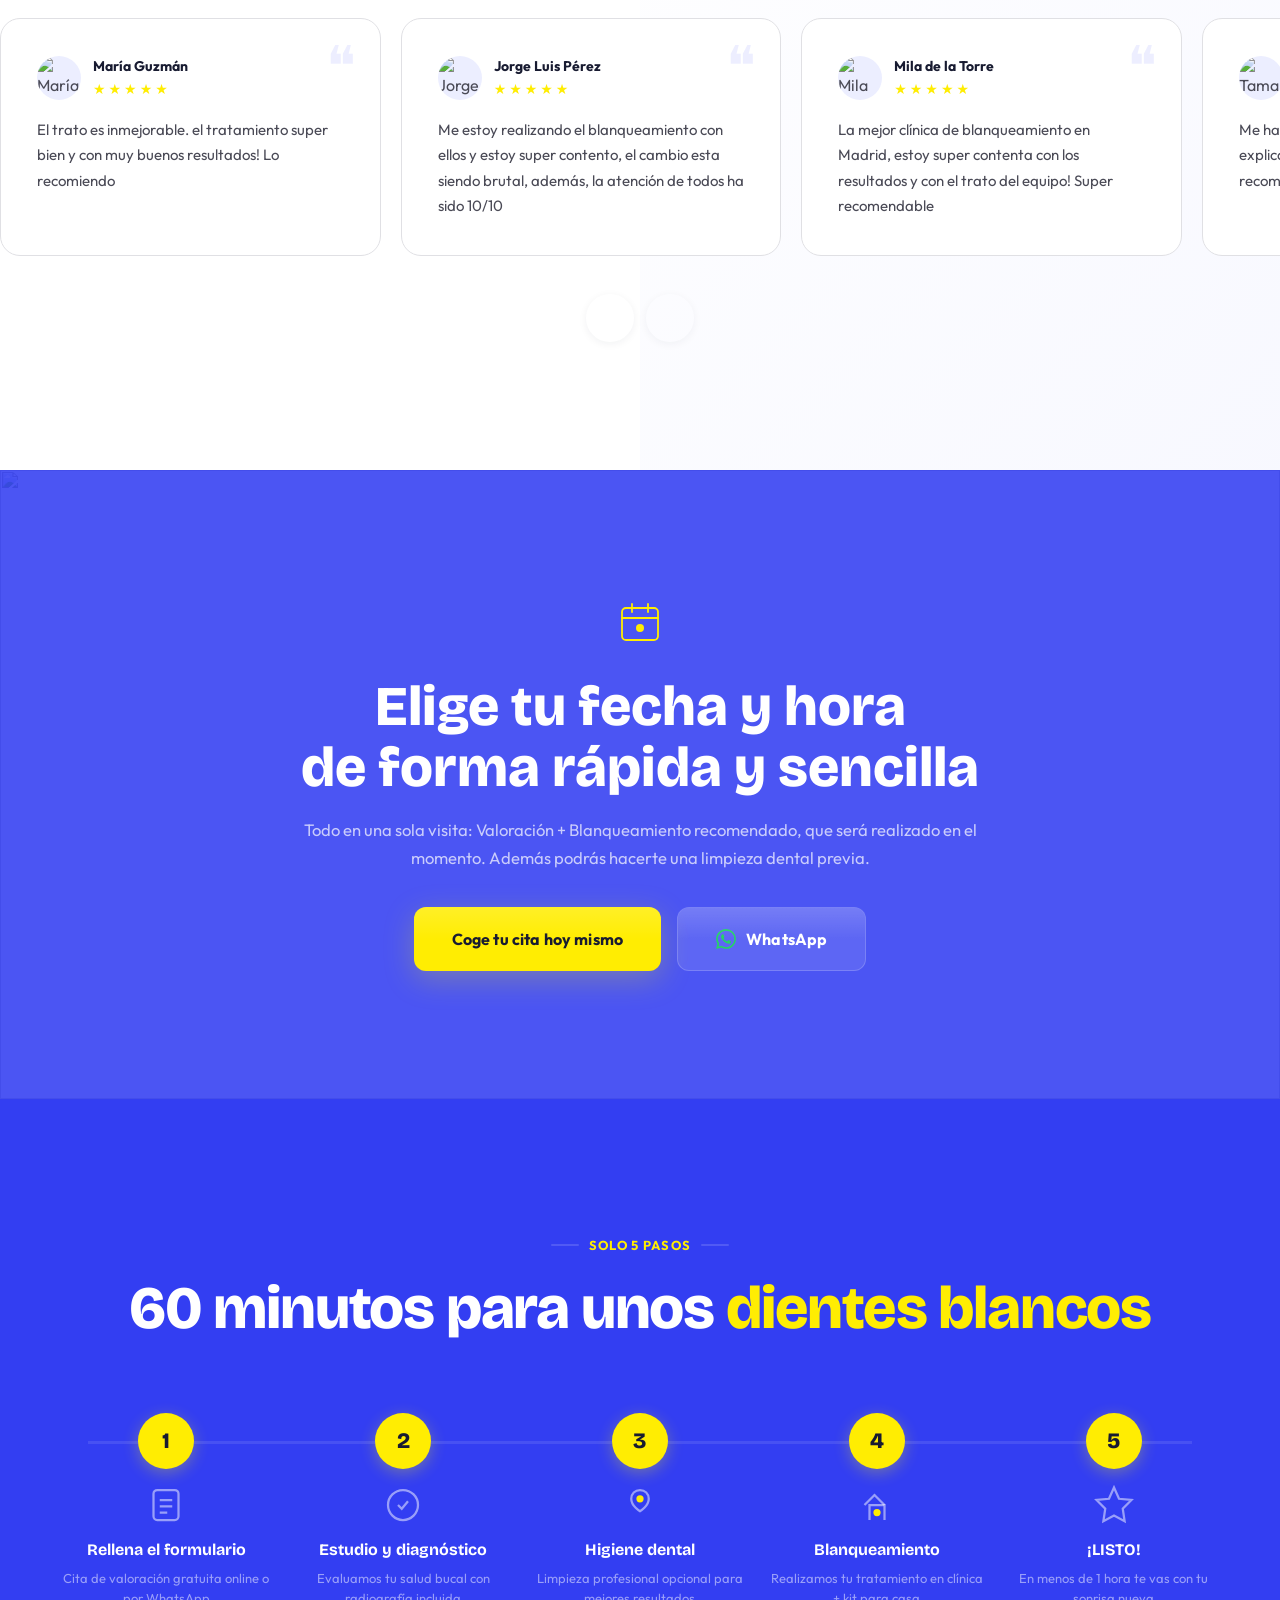
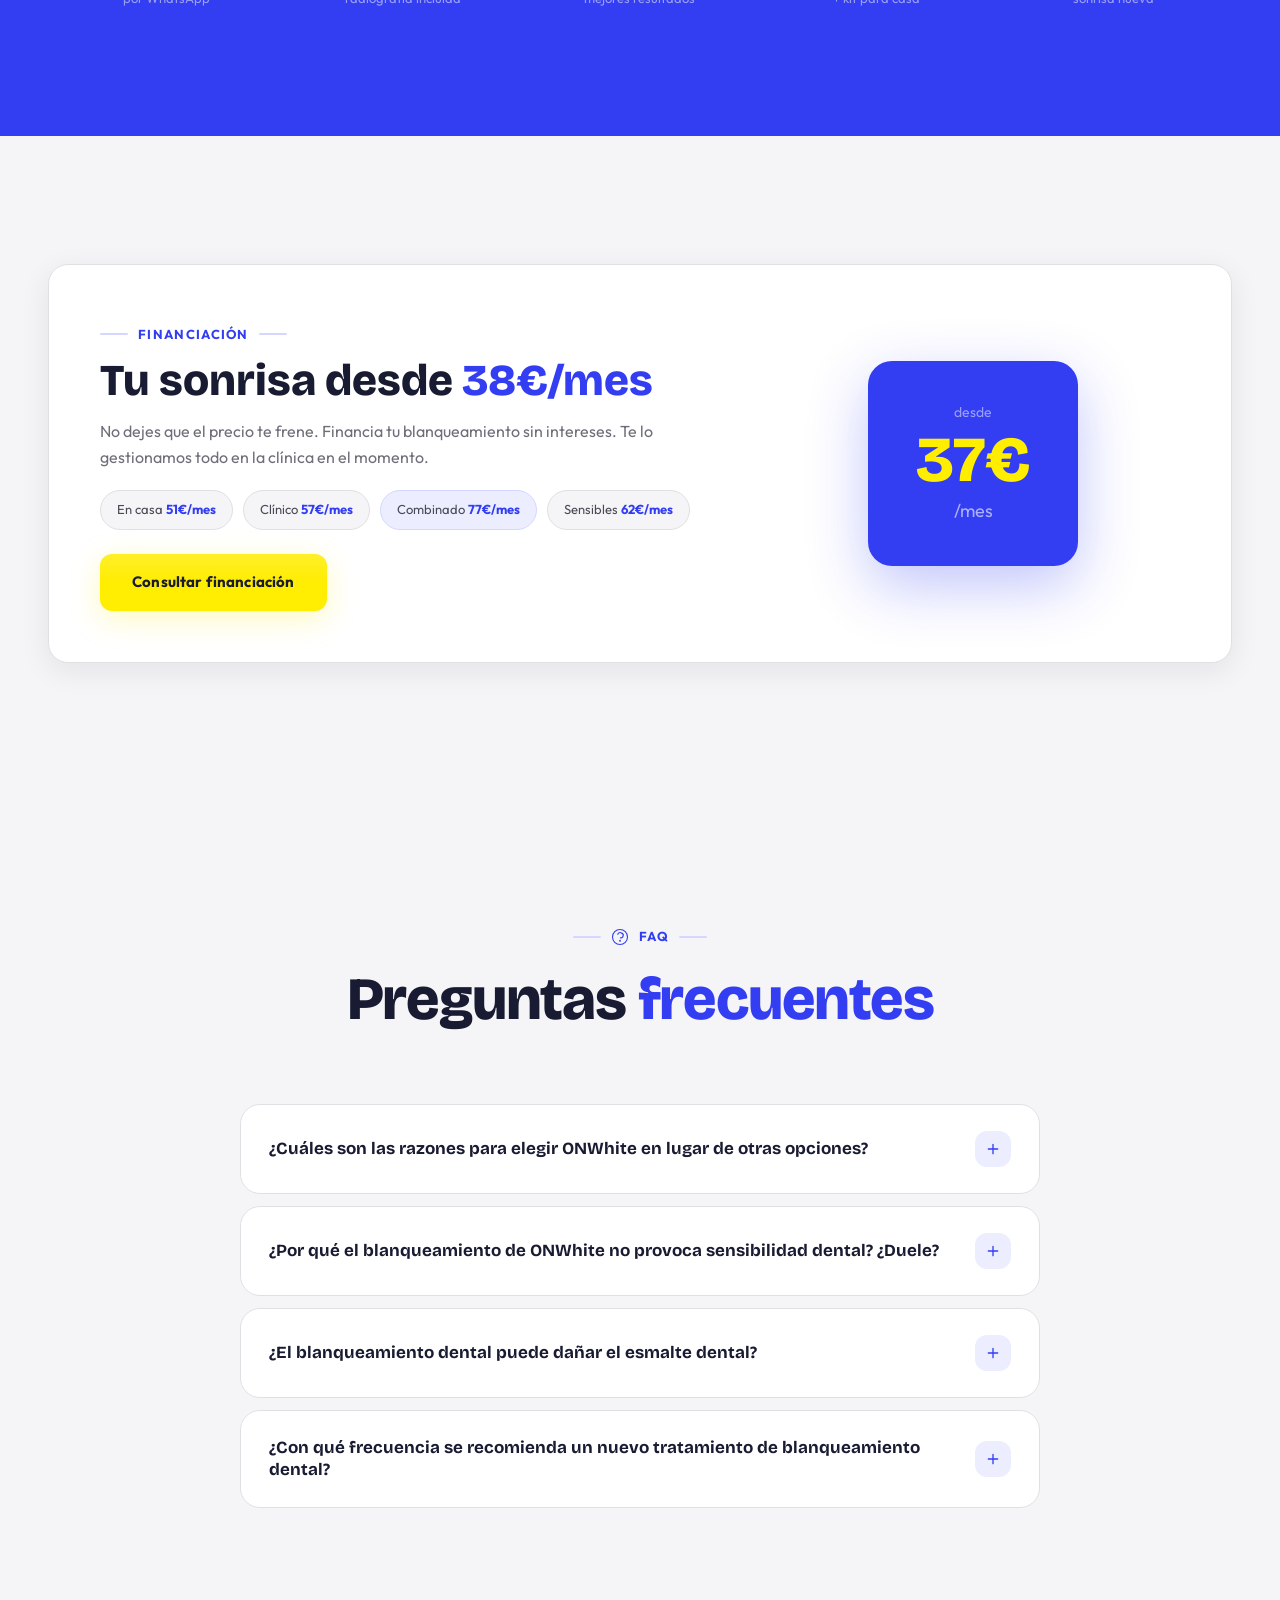
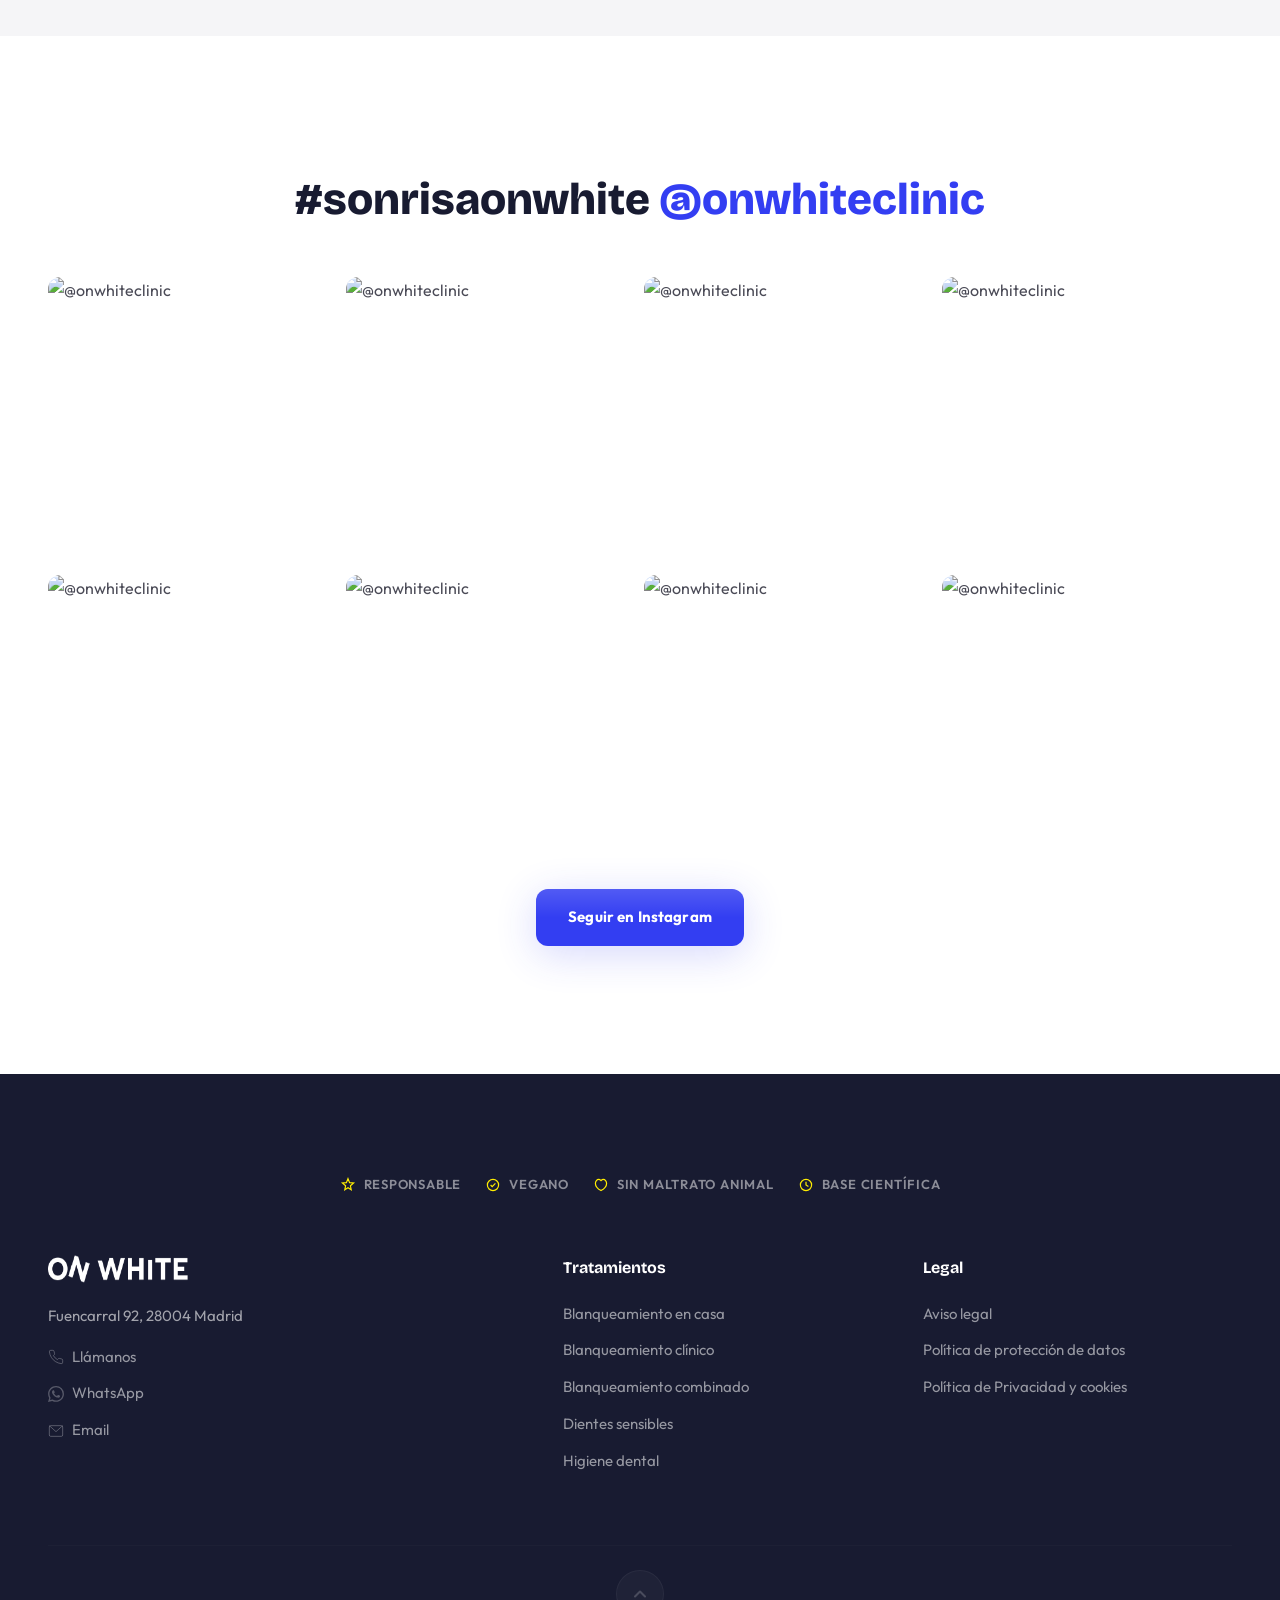
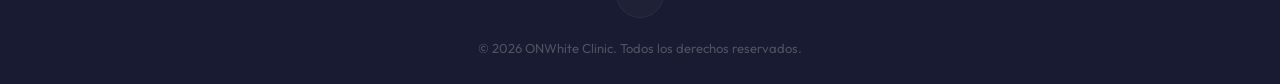
==== commit b1c814d4: "feat: major update — new sections, infinite sliders, header, floats NEW FEATURES: - Process section:" ====
--- a/prototype/index.html
+++ b/prototype/index.html
@@ -48,7 +48,6 @@
       <a href="/" class="header__logo">
         <img src="../assets/onwhite-logo-positivo.png" alt="ON WHITE" width="160" height="32">
       </a>
-      <span class="header__promo">1 visita · 1 hora · 199€</span>
       <nav class="header__nav">
         <a href="#tratamientos" class="nav-link">Tratamientos</a>
         <a href="#como-funciona" class="nav-link">En qué consiste</a>
@@ -57,7 +56,14 @@
         <a href="#noticias" class="nav-link">Noticias</a>
       </nav>
       <div class="header__right">
-        <a href="tel:+34603913091" class="header__phone">603 913 091</a>
+        <div class="header__pill">
+          <svg viewBox="0 0 24 24" fill="none" stroke="currentColor" stroke-width="1.5" width="14" height="14"><circle cx="12" cy="12" r="10"/><path d="M12 6v6l4 2"/></svg>
+          1 visita · 1 hora · 199€
+        </div>
+        <a href="tel:+34603913091" class="header__phone">
+          <svg viewBox="0 0 24 24" fill="none" stroke="currentColor" stroke-width="2" width="16" height="16"><path d="M22 16.92v3a2 2 0 01-2.18 2 19.79 19.79 0 01-8.63-3.07 19.5 19.5 0 01-6-6 19.79 19.79 0 01-3.07-8.67A2 2 0 014.11 2h3a2 2 0 012 1.72c.127.96.361 1.903.7 2.81a2 2 0 01-.45 2.11L8.09 9.91a16 16 0 006 6l1.27-1.27a2 2 0 012.11-.45c.907.339 1.85.573 2.81.7A2 2 0 0122 16.92z"/></svg>
+          603 913 091
+        </a>
         <a href="#reservar" class="btn btn--yellow btn--sm">Coge tu cita</a>
       </div>
       <button class="header__burger" id="burger" aria-label="Menú">
@@ -487,7 +493,7 @@
     </section>
 
     <!-- ==================== 10. TESTIMONIALS ==================== -->
-    <section class="section testimonials">
+    <section class="section section--scroll testimonials">
       <div class="testimonials__bg"></div>
       <div class="container">
         <div class="testimonials__header">
@@ -506,7 +512,8 @@
             </svg>
           </div>
         </div>
-        <div class="reviews-grid">
+        <div class="reviews-slider" id="reviews-slider">
+          <div class="reviews-slider__track">
           <div class="review-card reveal" style="animation-delay:.05s">
             <div class="review-card__top">
               <div class="review-card__avatar">
@@ -585,6 +592,15 @@
             <div class="review-card__quote">❝</div>
             <p class="review-card__text">El servicio, la gente, el producto en sí, increíble. Me bajaron al menos 3 tonos.</p>
           </div>
+          </div>
+        </div>
+        <div class="slider-nav" style="margin-top:28px;">
+          <button class="slider-arrow slider-arrow--light" data-slider="reviews-slider" aria-label="Anterior">
+            <svg viewBox="0 0 24 24" fill="none" stroke="currentColor" stroke-width="2.5" stroke-linecap="round" stroke-linejoin="round"><path d="M15 18l-6-6 6-6"/></svg>
+          </button>
+          <button class="slider-arrow slider-arrow--light" data-slider="reviews-slider" aria-label="Siguiente">
+            <svg viewBox="0 0 24 24" fill="none" stroke="currentColor" stroke-width="2.5" stroke-linecap="round" stroke-linejoin="round"><path d="M9 18l6-6-6-6"/></svg>
+          </button>
         </div>
       </div>
     </section>
@@ -614,6 +630,85 @@
               <svg viewBox="0 0 24 24" fill="#25D366" width="20" height="20"><path d="M17.472 14.382c-.297-.149-1.758-.867-2.03-.967-.273-.099-.471-.148-.67.15-.197.297-.767.966-.94 1.164-.173.199-.347.223-.644.075-.297-.15-1.255-.463-2.39-1.475-.883-.788-1.48-1.761-1.653-2.059-.173-.297-.018-.458.13-.606.134-.133.298-.347.446-.52.149-.174.198-.298.298-.497.099-.198.05-.371-.025-.52-.075-.149-.669-1.612-.916-2.207-.242-.579-.487-.5-.669-.51-.173-.008-.371-.01-.57-.01-.198 0-.52.074-.792.372-.272.297-1.04 1.016-1.04 2.479 0 1.462 1.065 2.875 1.213 3.074.149.198 2.096 3.2 5.077 4.487.709.306 1.262.489 1.694.625.712.227 1.36.195 1.871.118.571-.085 1.758-.719 2.006-1.413.248-.694.248-1.289.173-1.413-.074-.124-.272-.198-.57-.347m-5.421 7.403h-.004a9.87 9.87 0 01-5.031-1.378l-.361-.214-3.741.982.998-3.648-.235-.374a9.86 9.86 0 01-1.51-5.26c.001-5.45 4.436-9.884 9.888-9.884 2.64 0 5.122 1.03 6.988 2.898a9.825 9.825 0 012.893 6.994c-.003 5.45-4.437 9.884-9.885 9.884m8.413-18.297A11.815 11.815 0 0012.05 0C5.495 0 .16 5.335.157 11.892c0 2.096.547 4.142 1.588 5.945L.057 24l6.305-1.654a11.882 11.882 0 005.683 1.448h.005c6.554 0 11.89-5.335 11.893-11.893a11.821 11.821 0 00-3.48-8.413z"/></svg>
               WhatsApp
             </a>
+          </div>
+        </div>
+      </div>
+    </section>
+
+    <!-- ==================== NEW: Proceso / Cómo funciona ==================== -->
+    <section class="section process-section">
+      <div class="container">
+        <div class="s-header">
+          <div class="s-tag reveal">Solo 5 pasos</div>
+          <h2 class="s-title reveal" style="animation-delay:.06s">60 minutos para unos <em>dientes blancos</em></h2>
+        </div>
+        <div class="process-steps reveal" style="animation-delay:.1s">
+          <div class="process-step">
+            <div class="process-step__num">1</div>
+            <div class="process-step__icon">
+              <svg viewBox="0 0 32 32" fill="none" stroke="var(--blue)" stroke-width="1.8"><rect x="6" y="4" width="20" height="24" rx="3"/><path d="M11 12h10M11 17h10M11 22h6"/></svg>
+            </div>
+            <h3 class="process-step__title">Rellena el formulario</h3>
+            <p class="process-step__desc">Cita de valoración gratuita online o por WhatsApp</p>
+          </div>
+          <div class="process-step">
+            <div class="process-step__num">2</div>
+            <div class="process-step__icon">
+              <svg viewBox="0 0 32 32" fill="none" stroke="var(--blue)" stroke-width="1.8"><circle cx="16" cy="16" r="12"/><path d="M12 16l3 3 5-6"/></svg>
+            </div>
+            <h3 class="process-step__title">Estudio y diagnóstico</h3>
+            <p class="process-step__desc">Evaluamos tu salud bucal con radiografía incluida</p>
+          </div>
+          <div class="process-step">
+            <div class="process-step__num">3</div>
+            <div class="process-step__icon">
+              <svg viewBox="0 0 32 32" fill="none" stroke="var(--blue)" stroke-width="1.8"><path d="M16 4C12 4 9 7 9 11c0 6 7 10 7 10s7-4 7-10c0-4-3-7-7-7z"/><circle cx="16" cy="11" r="2" fill="var(--yellow)" stroke="var(--yellow)"/></svg>
+            </div>
+            <h3 class="process-step__title">Higiene dental</h3>
+            <p class="process-step__desc">Limpieza profesional opcional para mejores resultados</p>
+          </div>
+          <div class="process-step">
+            <div class="process-step__num">4</div>
+            <div class="process-step__icon">
+              <svg viewBox="0 0 32 32" fill="none" stroke="var(--blue)" stroke-width="1.8"><path d="M6 16L14 8L22 16"/><path d="M10 28V16h12v12"/><circle cx="16" cy="22" r="2" fill="var(--yellow)" stroke="var(--yellow)"/></svg>
+            </div>
+            <h3 class="process-step__title">Blanqueamiento</h3>
+            <p class="process-step__desc">Realizamos tu tratamiento en clínica + kit para casa</p>
+          </div>
+          <div class="process-step">
+            <div class="process-step__num">5</div>
+            <div class="process-step__icon">
+              <svg viewBox="0 0 32 32" fill="none" stroke="var(--blue)" stroke-width="1.8"><path d="M16 2L20 11L30 12L23 19L24.5 29L16 24.5L7.5 29L9 19L2 12L12 11L16 2Z"/></svg>
+            </div>
+            <h3 class="process-step__title">¡LISTO!</h3>
+            <p class="process-step__desc">En menos de 1 hora te vas con tu sonrisa nueva</p>
+          </div>
+        </div>
+      </div>
+    </section>
+
+    <!-- ==================== NEW: Financiación ==================== -->
+    <section class="section finance-section">
+      <div class="container">
+        <div class="finance-card reveal">
+          <div class="finance-card__content">
+            <div class="s-tag" style="margin-bottom:12px;">Financiación</div>
+            <h2 class="finance-card__title">Tu sonrisa desde <em>38€/mes</em></h2>
+            <p class="finance-card__desc">No dejes que el precio te frene. Financia tu blanqueamiento sin intereses. Te lo gestionamos todo en la clínica en el momento.</p>
+            <div class="finance-card__pills">
+              <div class="finance-pill">En casa <strong>51€/mes</strong></div>
+              <div class="finance-pill">Clínico <strong>57€/mes</strong></div>
+              <div class="finance-pill finance-pill--best">Combinado <strong>77€/mes</strong></div>
+              <div class="finance-pill">Sensibles <strong>62€/mes</strong></div>
+            </div>
+            <a href="#reservar" class="btn btn--yellow" style="margin-top:24px;">Consultar financiación</a>
+          </div>
+          <div class="finance-card__visual">
+            <div class="finance-card__amount">
+              <span class="finance-card__from">desde</span>
+              <span class="finance-card__number" data-count="38" data-suffix="€">38€</span>
+              <span class="finance-card__period">/mes</span>
+            </div>
           </div>
         </div>
       </div>
@@ -770,12 +865,18 @@
         </div>
       </div>
       <div class="footer__bottom">
+        <button class="footer__scroll-top" id="scrollTop" aria-label="Volver arriba">
+          <svg viewBox="0 0 24 24" fill="none" stroke="currentColor" stroke-width="2.5" stroke-linecap="round" stroke-linejoin="round" width="20" height="20"><path d="M18 15l-6-6-6 6"/></svg>
+        </button>
         <p>&copy; 2026 ONWhite Clinic. Todos los derechos reservados.</p>
       </div>
     </div>
   </footer>
 
-  <!-- ==================== 15. WhatsApp Float ==================== -->
+  <!-- ==================== 15. Floating Buttons ==================== -->
+  <a href="tel:+34603913091" class="phone-float" aria-label="Llamar">
+    <svg viewBox="0 0 24 24" fill="currentColor"><path d="M22 16.92v3a2 2 0 01-2.18 2 19.79 19.79 0 01-8.63-3.07 19.5 19.5 0 01-6-6 19.79 19.79 0 01-3.07-8.67A2 2 0 014.11 2h3a2 2 0 012 1.72c.127.96.361 1.903.7 2.81a2 2 0 01-.45 2.11L8.09 9.91a16 16 0 006 6l1.27-1.27a2 2 0 012.11-.45c.907.339 1.85.573 2.81.7A2 2 0 0122 16.92z"/></svg>
+  </a>
   <a href="https://wa.me/34603913091" class="wa-float" target="_blank" rel="noopener" aria-label="Contactar por WhatsApp">
     <svg viewBox="0 0 24 24" fill="currentColor"><path d="M17.472 14.382c-.297-.149-1.758-.867-2.03-.967-.273-.099-.471-.148-.67.15-.197.297-.767.966-.94 1.164-.173.199-.347.223-.644.075-.297-.15-1.255-.463-2.39-1.475-.883-.788-1.48-1.761-1.653-2.059-.173-.297-.018-.458.13-.606.134-.133.298-.347.446-.52.149-.174.198-.298.298-.497.099-.198.05-.371-.025-.52-.075-.149-.669-1.612-.916-2.207-.242-.579-.487-.5-.669-.51-.173-.008-.371-.01-.57-.01-.198 0-.52.074-.792.372-.272.297-1.04 1.016-1.04 2.479 0 1.462 1.065 2.875 1.213 3.074.149.198 2.096 3.2 5.077 4.487.709.306 1.262.489 1.694.625.712.227 1.36.195 1.871.118.571-.085 1.758-.719 2.006-1.413.248-.694.248-1.289.173-1.413-.074-.124-.272-.198-.57-.347m-5.421 7.403h-.004a9.87 9.87 0 01-5.031-1.378l-.361-.214-3.741.982.998-3.648-.235-.374a9.86 9.86 0 01-1.51-5.26c.001-5.45 4.436-9.884 9.888-9.884 2.64 0 5.122 1.03 6.988 2.898a9.825 9.825 0 012.893 6.994c-.003 5.45-4.437 9.884-9.885 9.884m8.413-18.297A11.815 11.815 0 0012.05 0C5.495 0 .16 5.335.157 11.892c0 2.096.547 4.142 1.588 5.945L.057 24l6.305-1.654a11.882 11.882 0 005.683 1.448h.005c6.554 0 11.89-5.335 11.893-11.893a11.821 11.821 0 00-3.48-8.413z"/></svg>
   </a>
--- a/prototype/styles.css
+++ b/prototype/styles.css
@@ -615,9 +615,9 @@
 
 .promo__inner {
   max-width: var(--container); margin: 0 auto;
-  padding: clamp(48px, 6vw, 80px) clamp(20px, 4vw, 48px);
+  padding: clamp(28px, 3vw, 40px) clamp(20px, 4vw, 48px);
   display: flex; align-items: center; justify-content: space-between;
-  gap: 48px; flex-wrap: wrap; position: relative; z-index: 2;
+  gap: 32px; flex-wrap: wrap; position: relative; z-index: 2;
 }
 
 .promo__text { flex: 1; min-width: 280px; }
@@ -1448,6 +1448,187 @@
 
 
 /* ============================================
+   HEADER PILL
+   ============================================ */
+.header__pill {
+  display: flex; align-items: center; gap: 6px;
+  font-size: 12px; font-weight: 700; color: var(--blue);
+  background: var(--blue-ghost); padding: 6px 14px;
+  border-radius: 100px; white-space: nowrap;
+  letter-spacing: 0.02em;
+}
+.header__phone {
+  display: flex; align-items: center; gap: 6px;
+  font-size: 14px; font-weight: 700; color: var(--navy);
+  transition: color 0.3s;
+}
+.header__phone:hover { color: var(--blue); }
+
+/* ============================================
+   REVIEWS SLIDER
+   ============================================ */
+.reviews-slider {
+  overflow-x: auto; overflow-y: visible;
+  -webkit-overflow-scrolling: touch;
+  scroll-snap-type: x mandatory;
+  scrollbar-width: none;
+  margin: 0 calc(-1 * clamp(20px, 4vw, 48px));
+  padding: 10px clamp(20px, 4vw, 48px) 10px;
+  position: relative; z-index: 2;
+}
+.reviews-slider::-webkit-scrollbar { display: none; }
+.reviews-slider__track {
+  display: flex; gap: 20px;
+}
+.reviews-slider__track .review-card {
+  flex: 0 0 calc(33.33% - 14px);
+  min-width: 300px;
+  scroll-snap-align: start;
+  opacity: 1; transform: none;
+}
+
+/* ============================================
+   PROCESS SECTION (NEW)
+   ============================================ */
+.process-section { background: var(--blue); }
+.process-section .s-tag { color: var(--yellow); }
+.process-section .s-tag::before,
+.process-section .s-tag::after { background: rgba(255,255,255,0.15); }
+.process-section .s-title { color: var(--white); }
+.process-section .s-title em { color: var(--yellow); }
+
+.process-steps {
+  display: flex; gap: 0;
+  position: relative;
+}
+.process-steps::before {
+  content: ''; position: absolute;
+  top: 28px; left: 40px; right: 40px;
+  height: 3px; background: rgba(255,255,255,0.1);
+  z-index: 0;
+}
+.process-step {
+  flex: 1; text-align: center;
+  position: relative; z-index: 1;
+  padding: 0 8px;
+}
+.process-step__num {
+  width: 56px; height: 56px; border-radius: 50%;
+  background: var(--yellow); color: var(--navy);
+  font-family: var(--font-display); font-size: 22px; font-weight: 800;
+  display: flex; align-items: center; justify-content: center;
+  margin: 0 auto 16px;
+  box-shadow: 0 4px 16px rgba(255,237,2,0.3);
+}
+.process-step__icon {
+  width: 40px; height: 40px;
+  margin: 0 auto 12px;
+}
+.process-step__icon svg { width: 100%; height: 100%; stroke: rgba(255,255,255,0.5); }
+.process-step__title {
+  font-family: var(--font-display);
+  font-size: 16px; font-weight: 700;
+  color: var(--white); margin-bottom: 6px;
+}
+.process-step__desc {
+  font-size: 13px; color: rgba(255,255,255,0.5);
+  line-height: 1.5;
+}
+
+/* ============================================
+   FINANCE SECTION (NEW)
+   ============================================ */
+.finance-section { background: var(--off-white); }
+.finance-card {
+  display: grid; grid-template-columns: 1.5fr 1fr;
+  gap: 48px; align-items: center;
+  background: var(--white); border: 1px solid var(--grey-200);
+  border-radius: var(--radius);
+  padding: clamp(32px, 4vw, 56px);
+  box-shadow: var(--shadow-md);
+}
+.finance-card__title {
+  font-family: var(--font-display);
+  font-size: clamp(28px, 3.5vw, 44px);
+  font-weight: 800; color: var(--navy);
+  line-height: 1.1; margin-bottom: 12px;
+}
+.finance-card__title em { color: var(--blue); font-style: normal; }
+.finance-card__desc {
+  font-size: 16px; color: var(--grey-500);
+  line-height: 1.65; margin-bottom: 20px;
+}
+.finance-card__pills {
+  display: flex; flex-wrap: wrap; gap: 10px;
+}
+.finance-pill {
+  font-size: 13px; color: var(--grey-600);
+  background: var(--off-white); border: 1px solid var(--grey-200);
+  padding: 8px 16px; border-radius: 100px;
+}
+.finance-pill strong { color: var(--blue); font-weight: 700; }
+.finance-pill--best {
+  background: var(--blue-ghost); border-color: var(--blue-pale);
+}
+.finance-card__visual {
+  display: flex; align-items: center; justify-content: center;
+}
+.finance-card__amount {
+  text-align: center;
+  background: var(--blue); border-radius: 24px;
+  padding: 40px 48px;
+  box-shadow: var(--shadow-blue-lg);
+}
+.finance-card__from {
+  display: block; font-size: 14px;
+  color: rgba(255,255,255,0.5); margin-bottom: 4px;
+}
+.finance-card__number {
+  font-family: var(--font-display);
+  font-size: 64px; font-weight: 800;
+  color: var(--yellow); line-height: 1;
+}
+.finance-card__period {
+  display: block; font-size: 18px;
+  color: rgba(255,255,255,0.6); margin-top: 4px;
+}
+
+/* ============================================
+   PHONE FLOAT
+   ============================================ */
+.phone-float {
+  position: fixed; bottom: 92px; right: 24px; z-index: 90;
+  width: 52px; height: 52px; background: var(--blue); border-radius: 50%;
+  display: flex; align-items: center; justify-content: center;
+  box-shadow: var(--shadow-blue);
+  transition: all 0.4s var(--ease-back);
+}
+.phone-float:hover { transform: scale(1.12) translateY(-2px); box-shadow: var(--shadow-blue-lg); }
+.phone-float svg { width: 24px; height: 24px; fill: white; }
+
+/* Adjust WA float position */
+.wa-float { bottom: 24px; }
+
+/* ============================================
+   SCROLL TO TOP
+   ============================================ */
+.footer__scroll-top {
+  display: flex; align-items: center; justify-content: center;
+  width: 48px; height: 48px; border-radius: 50%;
+  background: rgba(255,255,255,0.08); border: 1px solid rgba(255,255,255,0.12);
+  color: rgba(255,255,255,0.5); margin: 0 auto 20px;
+  cursor: pointer; transition: all 0.35s var(--ease);
+}
+.footer__scroll-top:hover {
+  background: var(--blue); border-color: var(--blue);
+  color: var(--white); transform: translateY(-3px);
+}
+
+/* ============================================
+   PROMO — reduce padding
+   ============================================ */
+
+/* ============================================
    RESPONSIVE: 1100px
    ============================================ */
 @media (max-width: 1100px) {
@@ -1460,7 +1641,7 @@
    ============================================ */
 @media (max-width: 768px) {
   .header__nav { display: none; }
-  .header__promo { display: none; }
+  .header__pill { display: none; }
   .header__burger { display: flex; }
   .header__inner { height: 64px; }
   .topbar { display: none; }
@@ -1484,7 +1665,14 @@
 
   .ba-slider__track .ba-card { flex: 0 0 calc(50% - 12px); }
 
-  .reviews-grid { grid-template-columns: 1fr; }
+  .reviews-slider__track .review-card { flex: 0 0 85%; min-width: 280px; }
+  .process-steps { flex-wrap: wrap; }
+  .process-step { flex: 0 0 calc(33.33% - 8px); margin-bottom: 24px; }
+  .process-steps::before { display: none; }
+  .finance-card { grid-template-columns: 1fr; text-align: center; }
+  .finance-card__pills { justify-content: center; }
+  .finance-card__amount { padding: 28px 36px; }
+  .finance-card__number { font-size: 48px; }
 
   .insta-grid { grid-template-columns: repeat(3, 1fr); }
 
@@ -1492,6 +1680,7 @@
 
   .sticky-bar { display: flex; }
   .wa-float { bottom: 80px; }
+  .phone-float { bottom: 144px; }
 
   .section { padding: clamp(56px, 8vw, 80px) 0; }
 
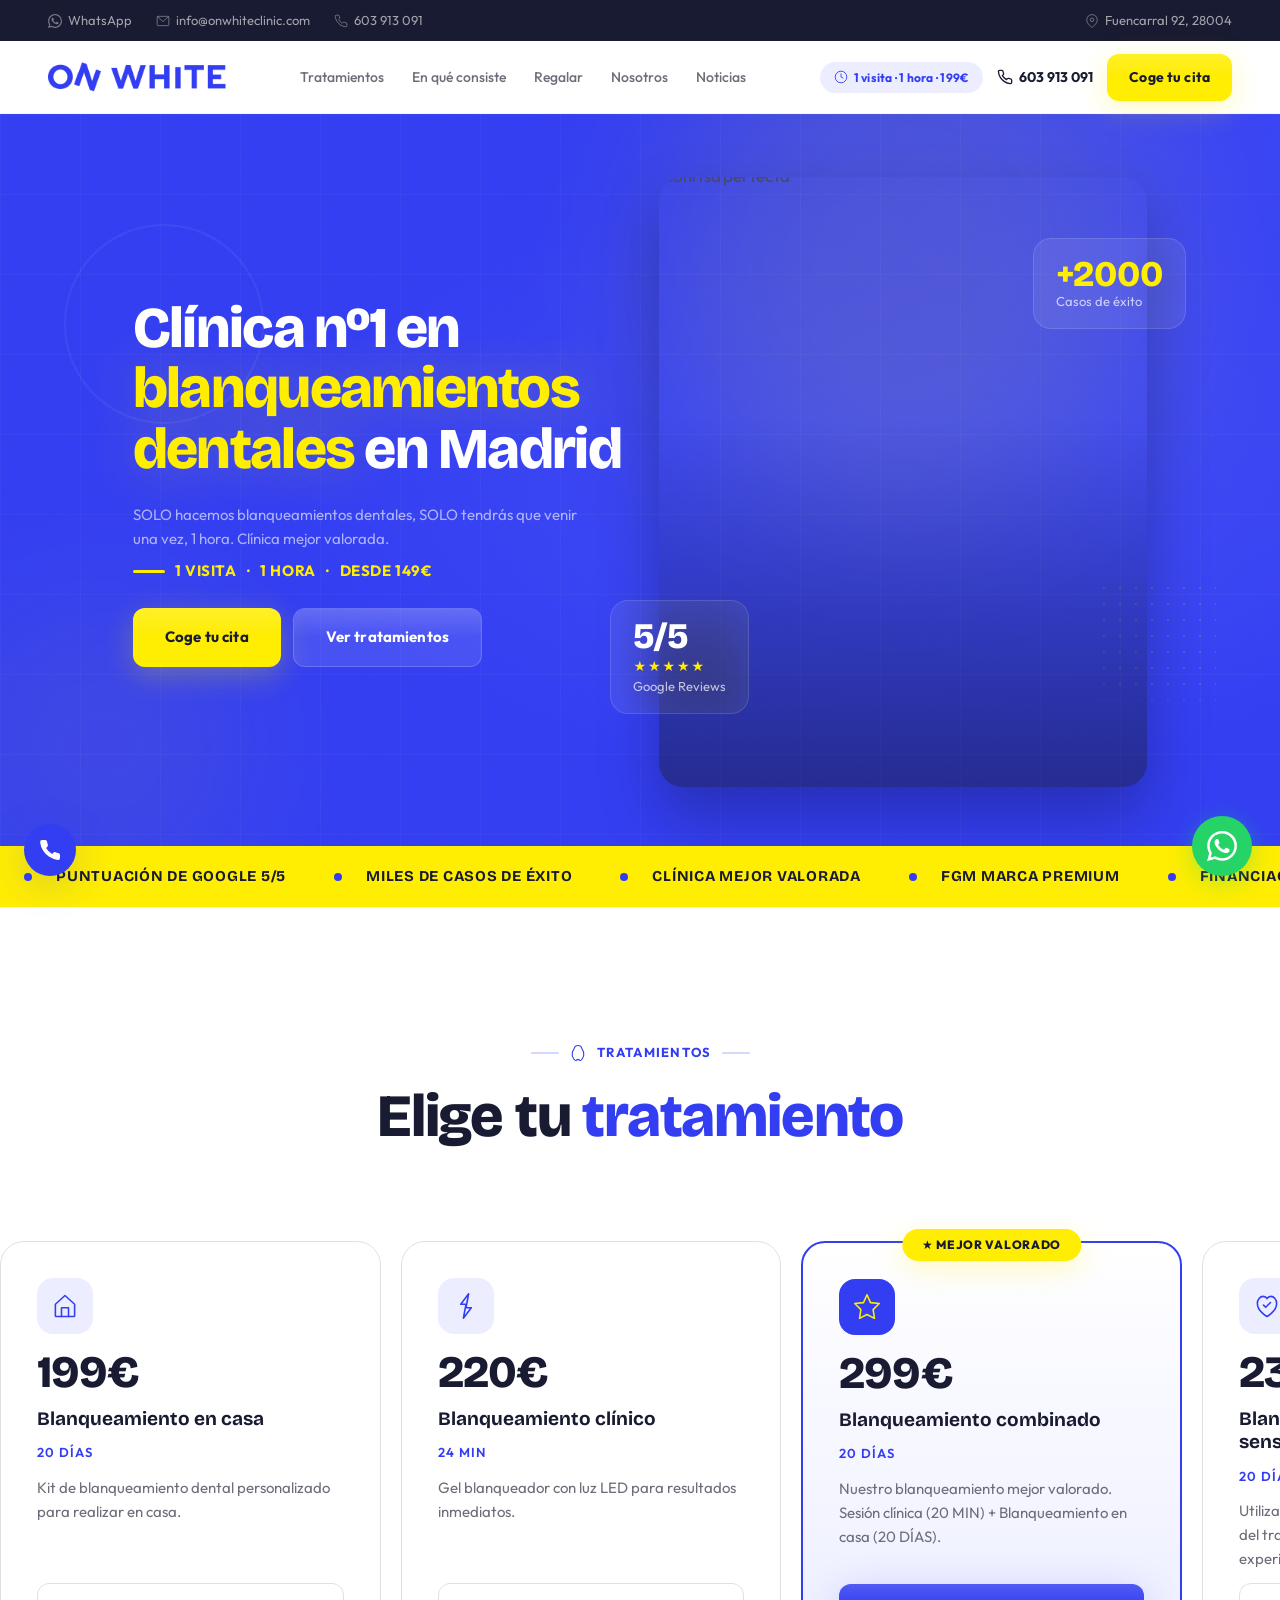
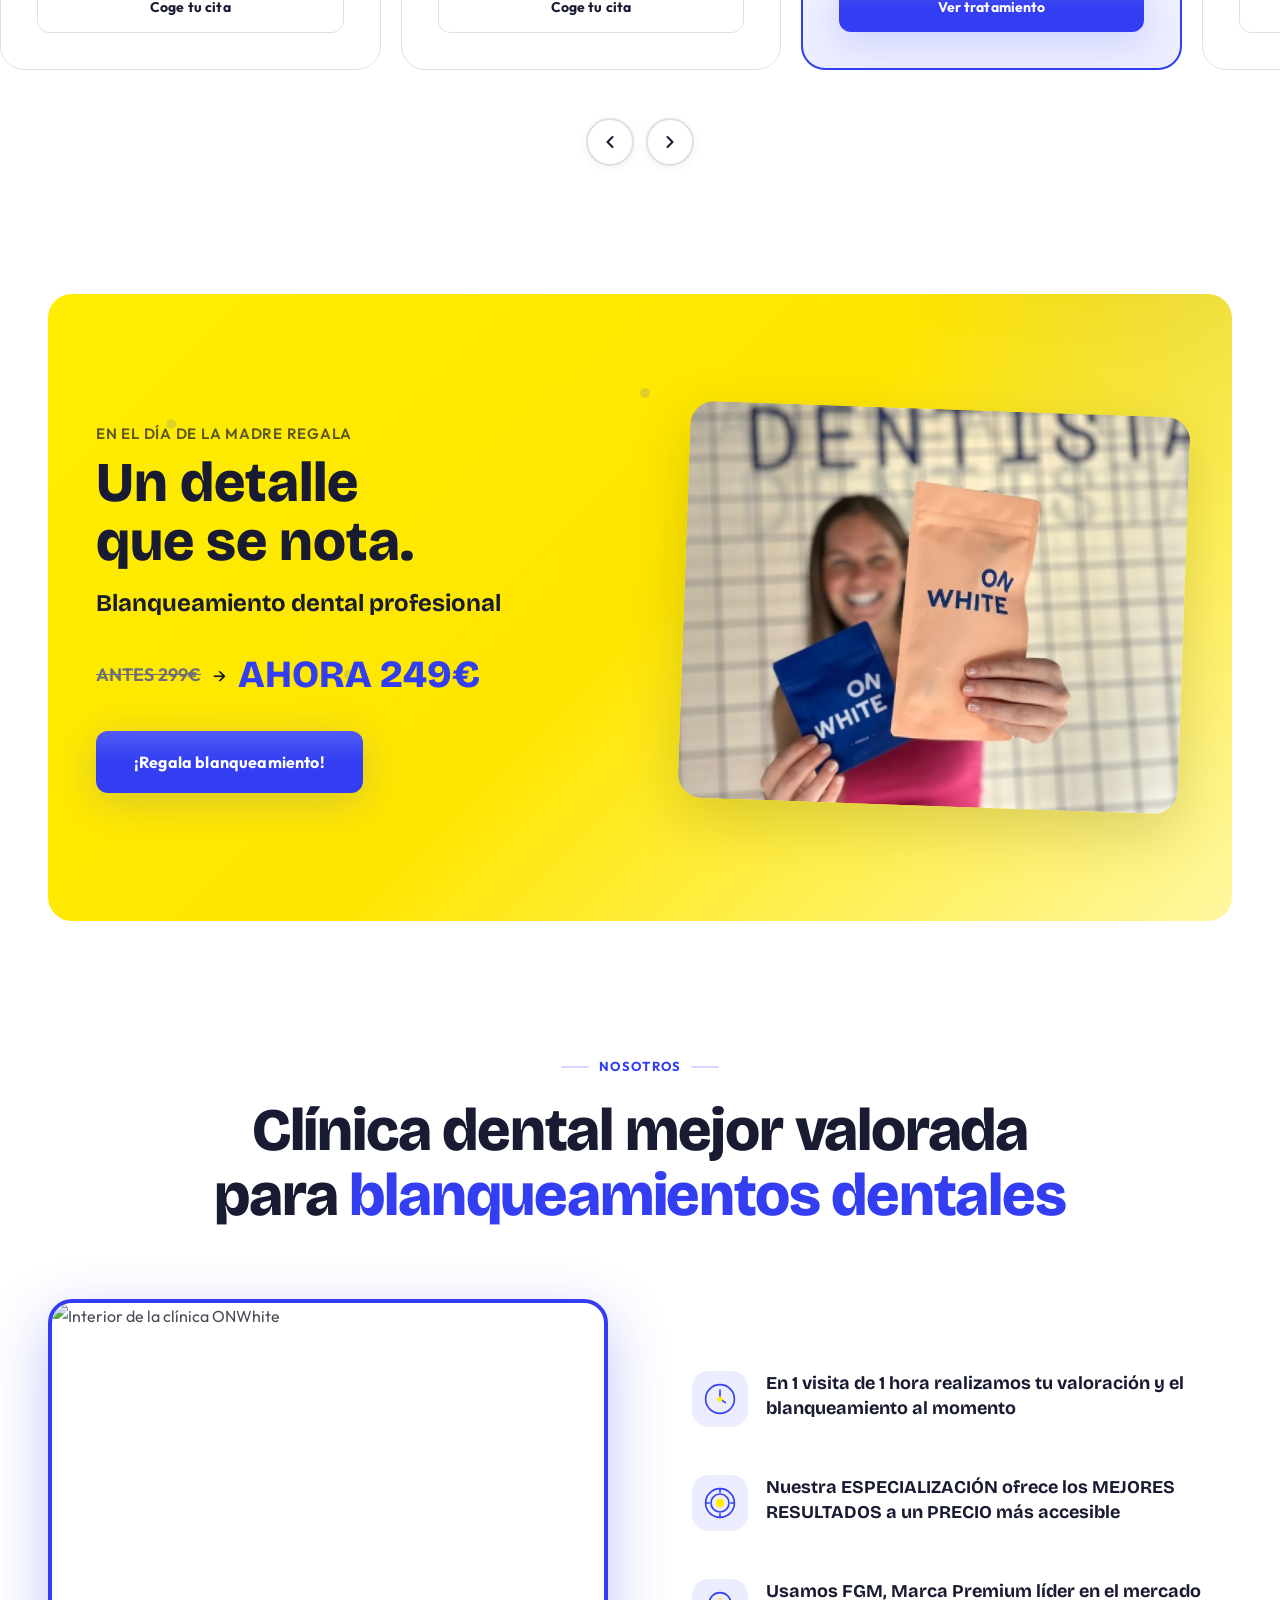
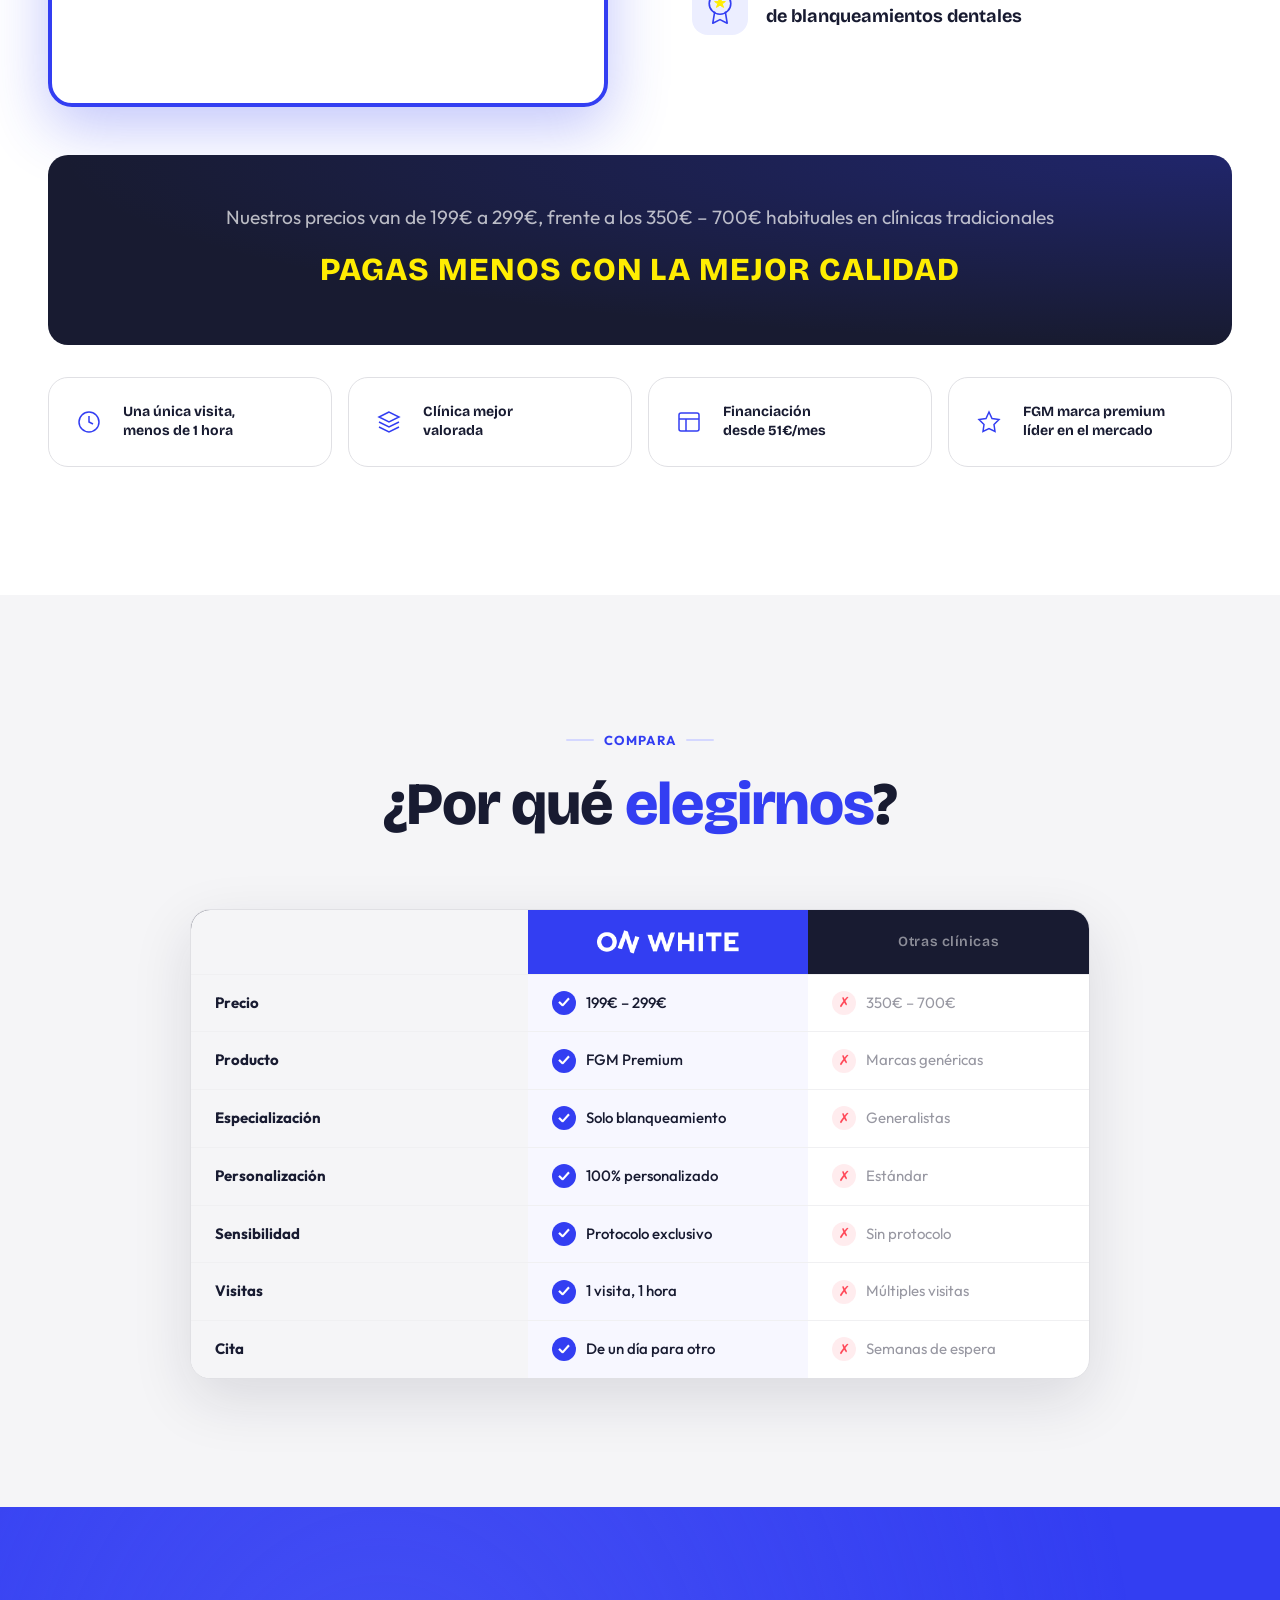
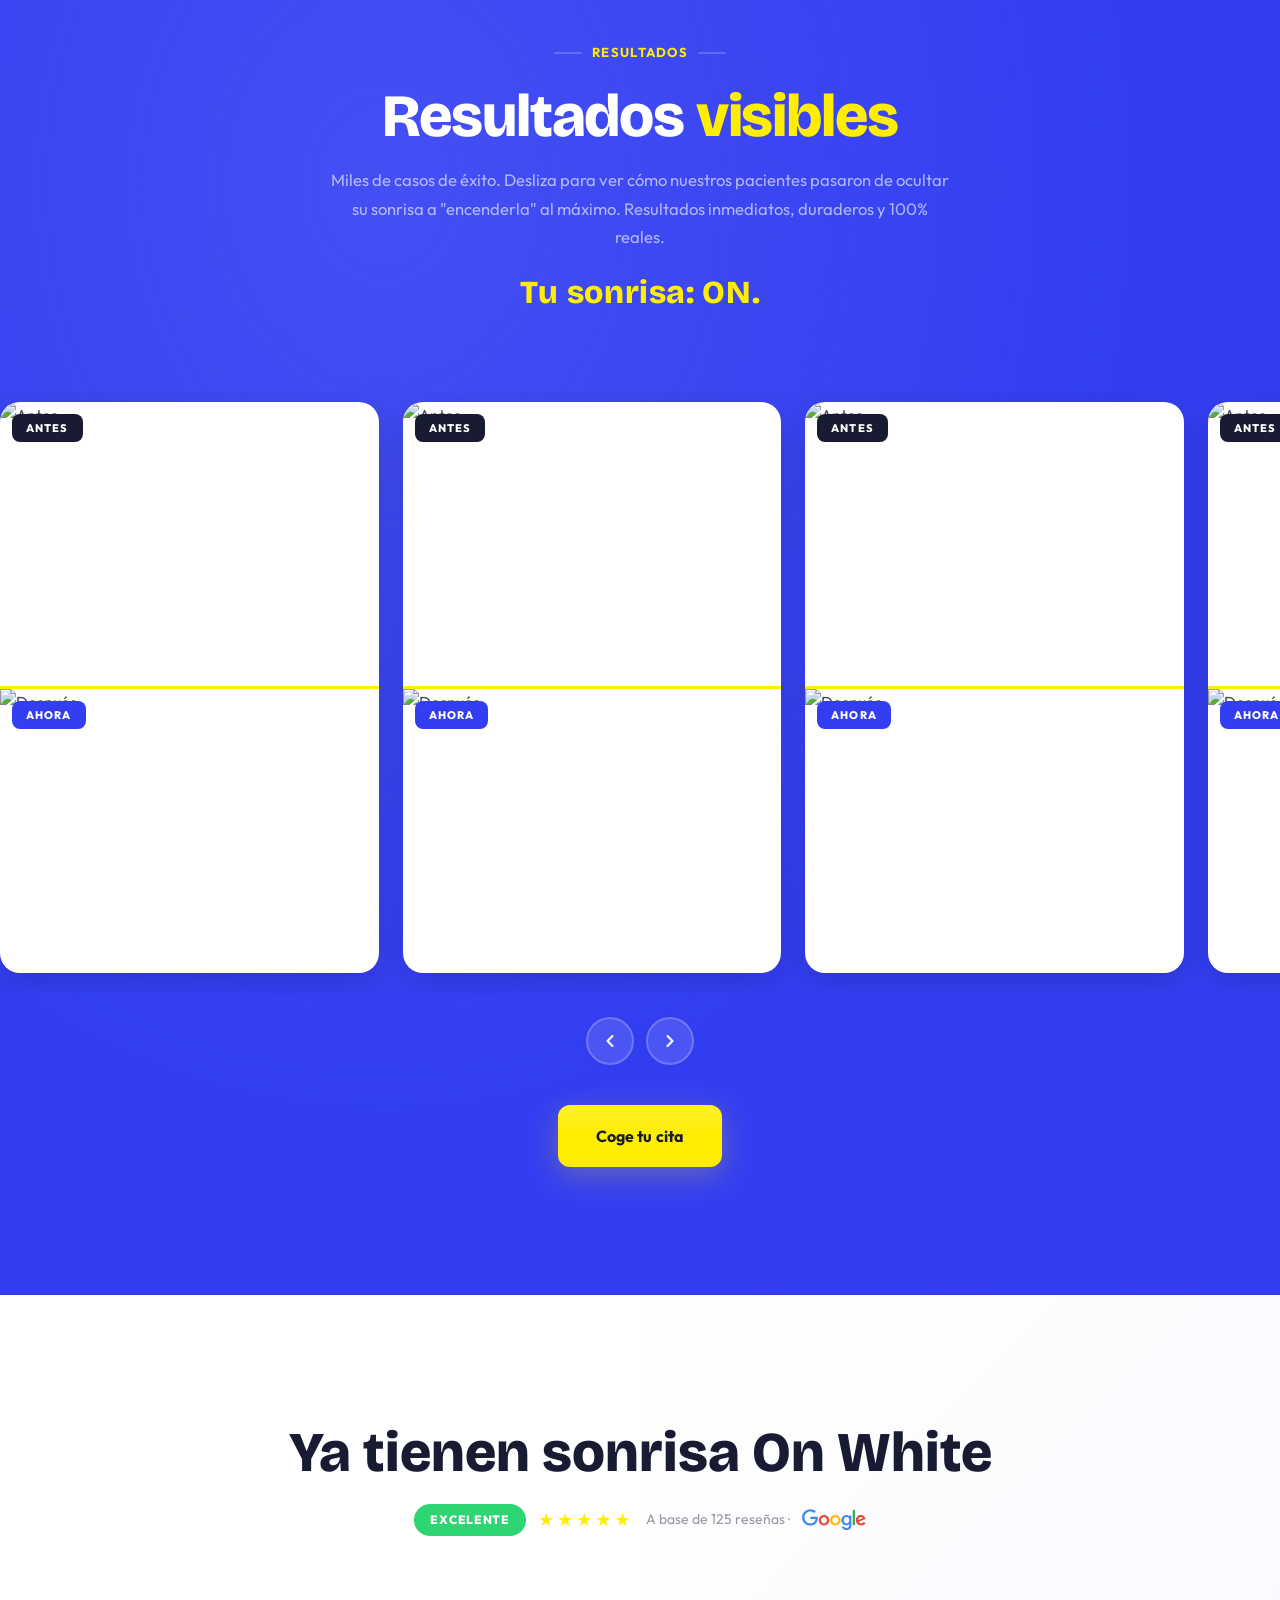
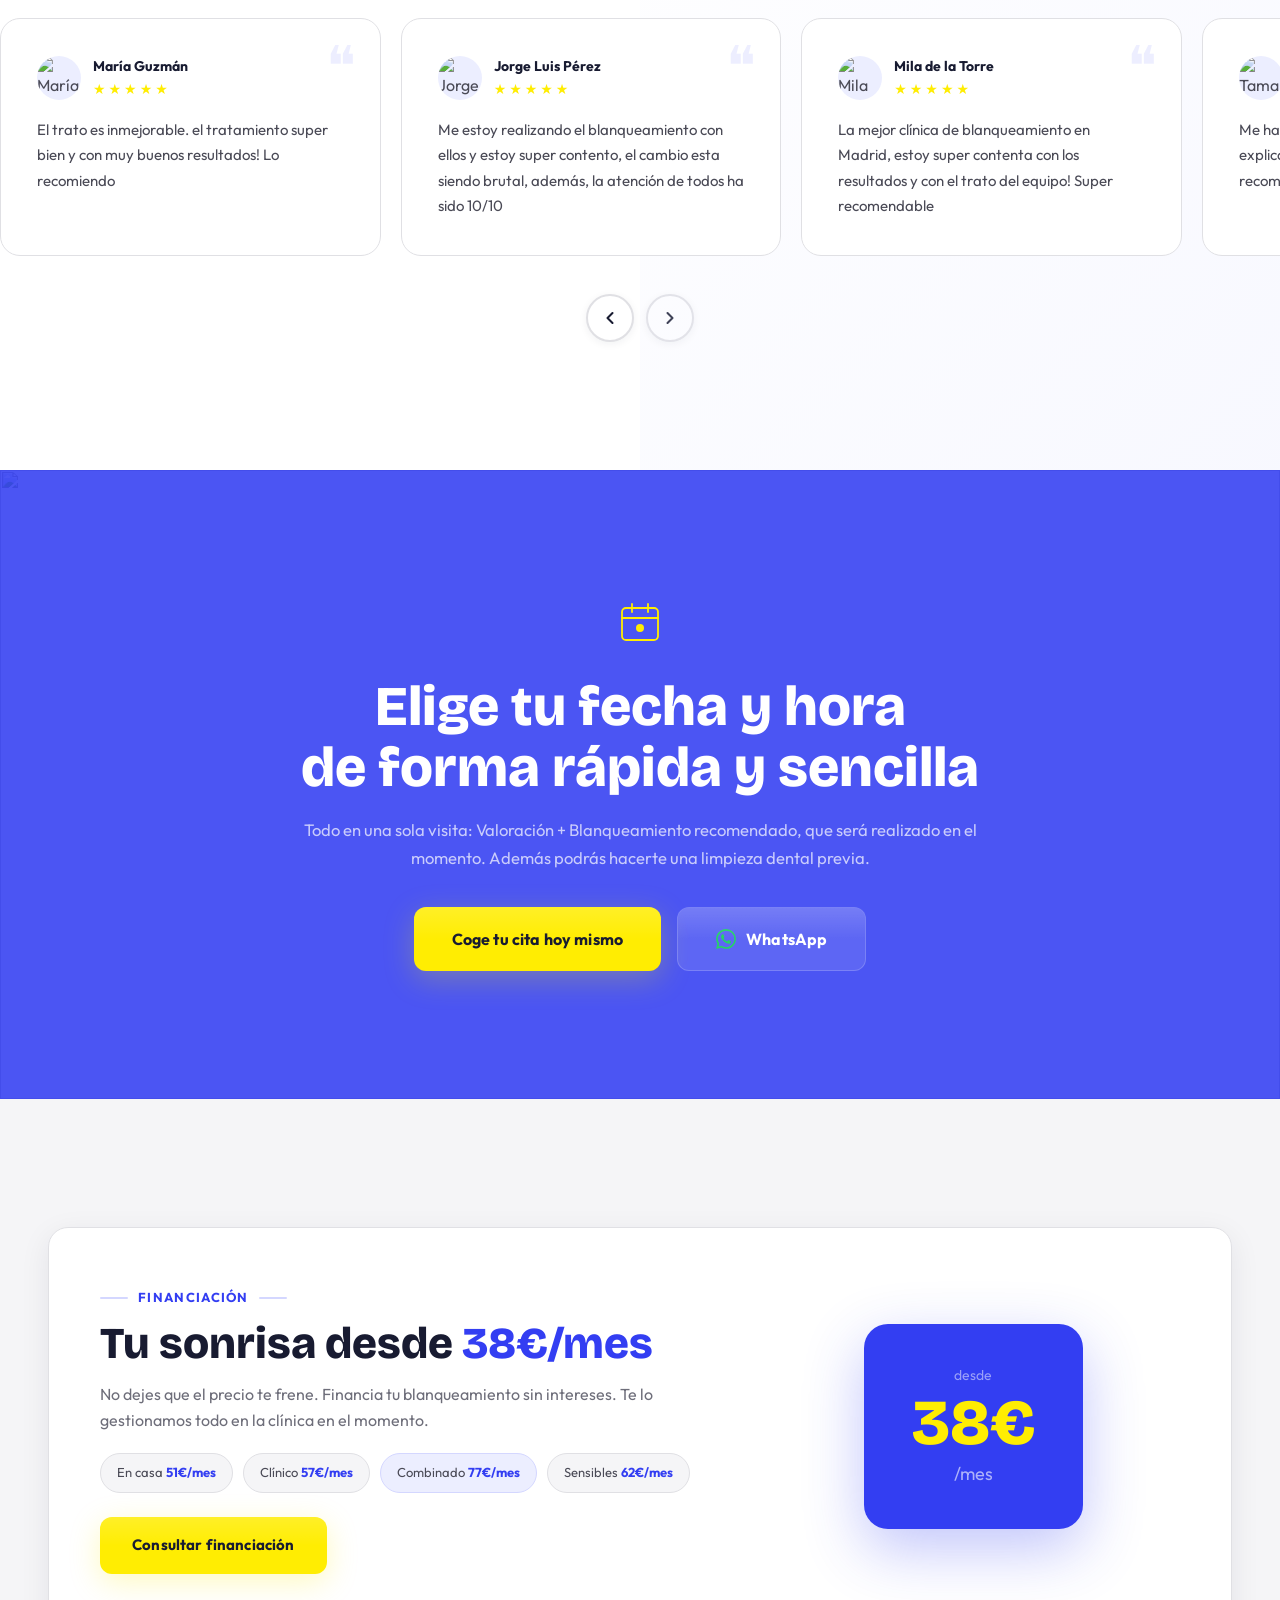
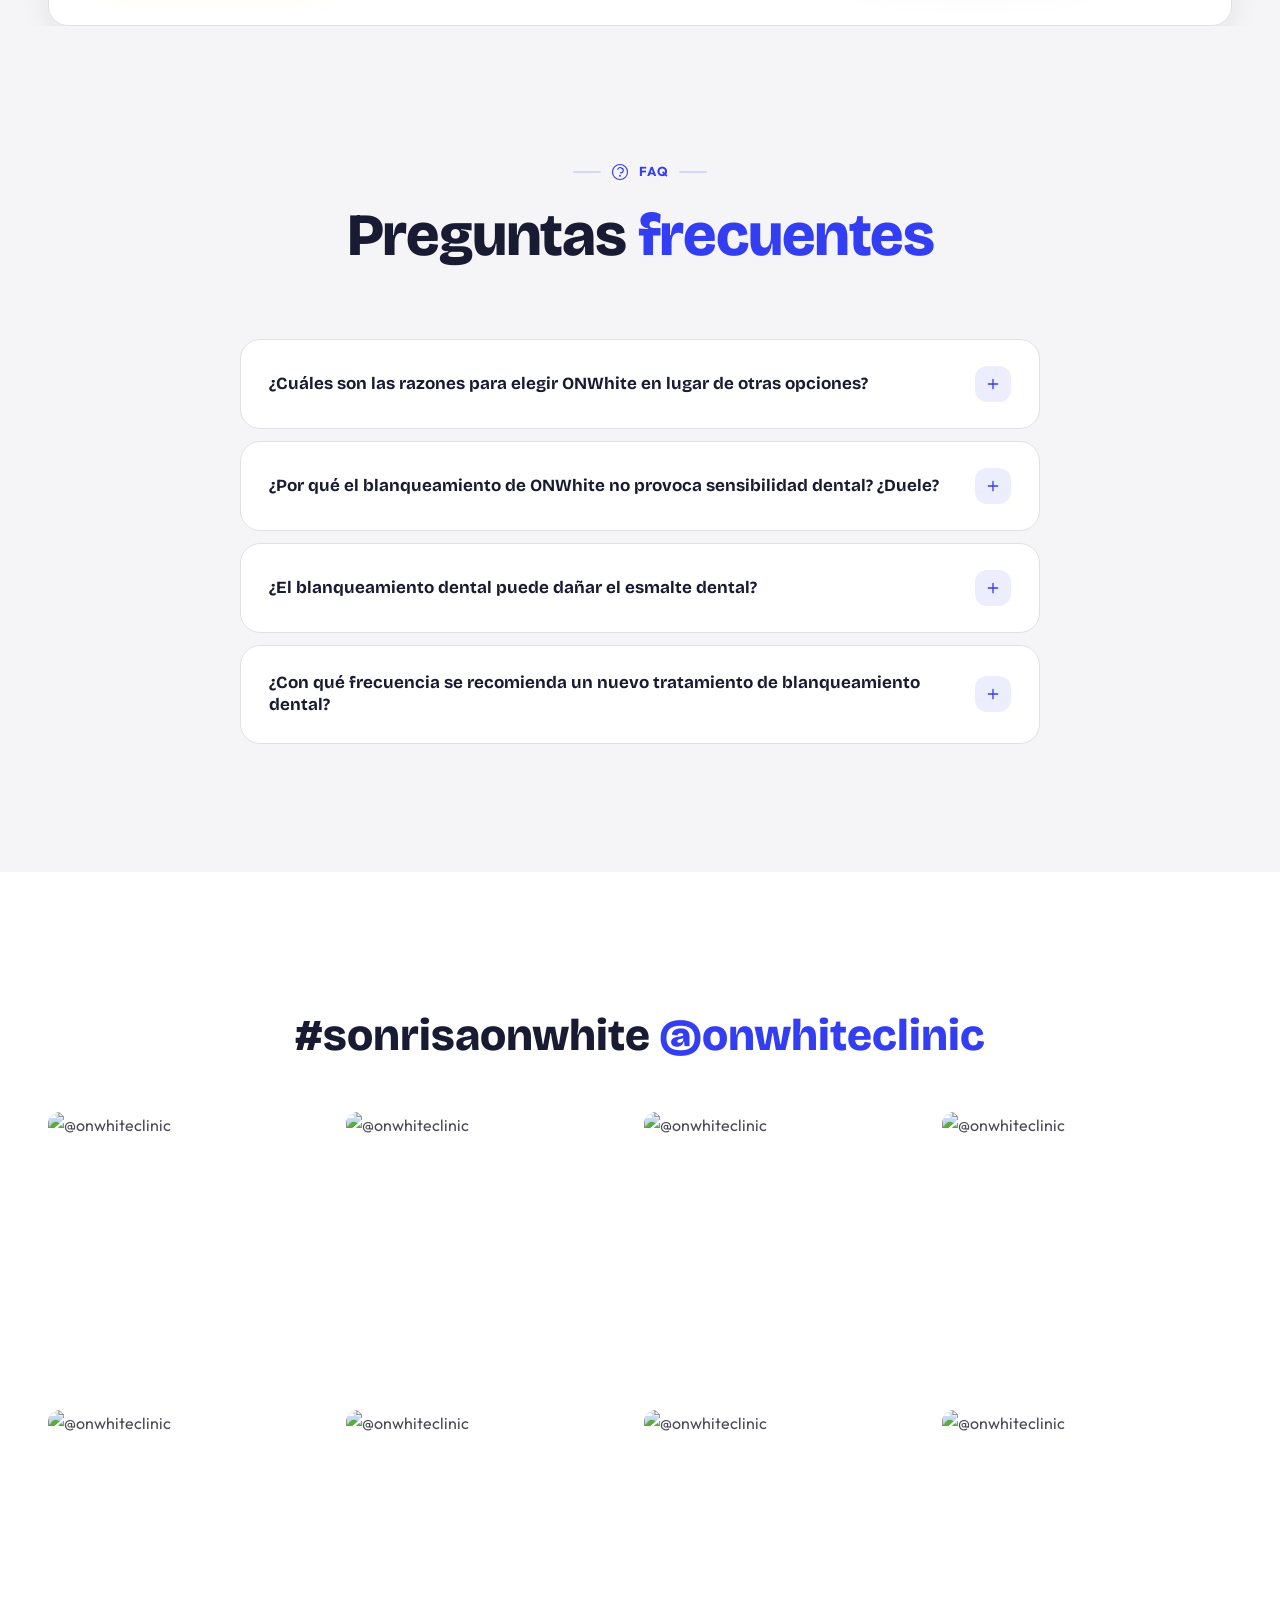
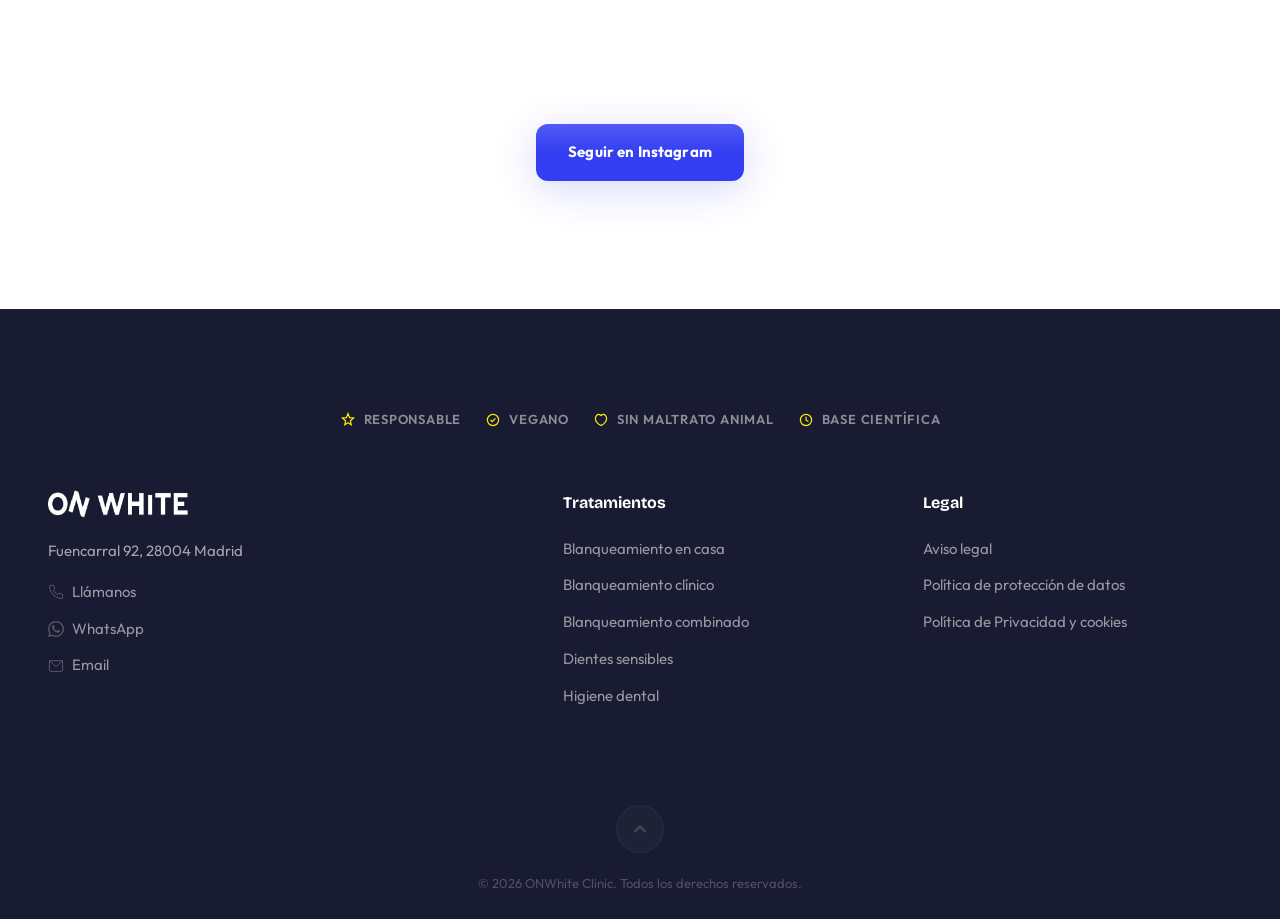
==== commit 478a2946: "fix: hide process section, no finance padding-bottom, visible review arrows, testimonials as slider " ====
--- a/prototype/index.html
+++ b/prototype/index.html
@@ -595,10 +595,10 @@
           </div>
         </div>
         <div class="slider-nav" style="margin-top:28px;">
-          <button class="slider-arrow slider-arrow--light" data-slider="reviews-slider" aria-label="Anterior">
+          <button class="slider-arrow" data-slider="reviews-slider" aria-label="Anterior">
             <svg viewBox="0 0 24 24" fill="none" stroke="currentColor" stroke-width="2.5" stroke-linecap="round" stroke-linejoin="round"><path d="M15 18l-6-6 6-6"/></svg>
           </button>
-          <button class="slider-arrow slider-arrow--light" data-slider="reviews-slider" aria-label="Siguiente">
+          <button class="slider-arrow" data-slider="reviews-slider" aria-label="Siguiente">
             <svg viewBox="0 0 24 24" fill="none" stroke="currentColor" stroke-width="2.5" stroke-linecap="round" stroke-linejoin="round"><path d="M9 18l6-6-6-6"/></svg>
           </button>
         </div>
--- a/prototype/styles.css
+++ b/prototype/styles.css
@@ -1490,7 +1490,7 @@
 /* ============================================
    PROCESS SECTION (NEW)
    ============================================ */
-.process-section { background: var(--blue); }
+.process-section { background: var(--blue); display: none; }
 .process-section .s-tag { color: var(--yellow); }
 .process-section .s-tag::before,
 .process-section .s-tag::after { background: rgba(255,255,255,0.15); }
@@ -1538,7 +1538,7 @@
 /* ============================================
    FINANCE SECTION (NEW)
    ============================================ */
-.finance-section { background: var(--off-white); }
+.finance-section { background: var(--off-white); padding-bottom: 0; }
 .finance-card {
   display: grid; grid-template-columns: 1.5fr 1fr;
   gap: 48px; align-items: center;
@@ -1597,7 +1597,7 @@
    PHONE FLOAT
    ============================================ */
 .phone-float {
-  position: fixed; bottom: 92px; right: 24px; z-index: 90;
+  position: fixed; bottom: 24px; left: 24px; z-index: 90;
   width: 52px; height: 52px; background: var(--blue); border-radius: 50%;
   display: flex; align-items: center; justify-content: center;
   box-shadow: var(--shadow-blue);
@@ -1680,7 +1680,7 @@
 
   .sticky-bar { display: flex; }
   .wa-float { bottom: 80px; }
-  .phone-float { bottom: 144px; }
+  .phone-float { bottom: 80px; left: 20px; }
 
   .section { padding: clamp(56px, 8vw, 80px) 0; }
 
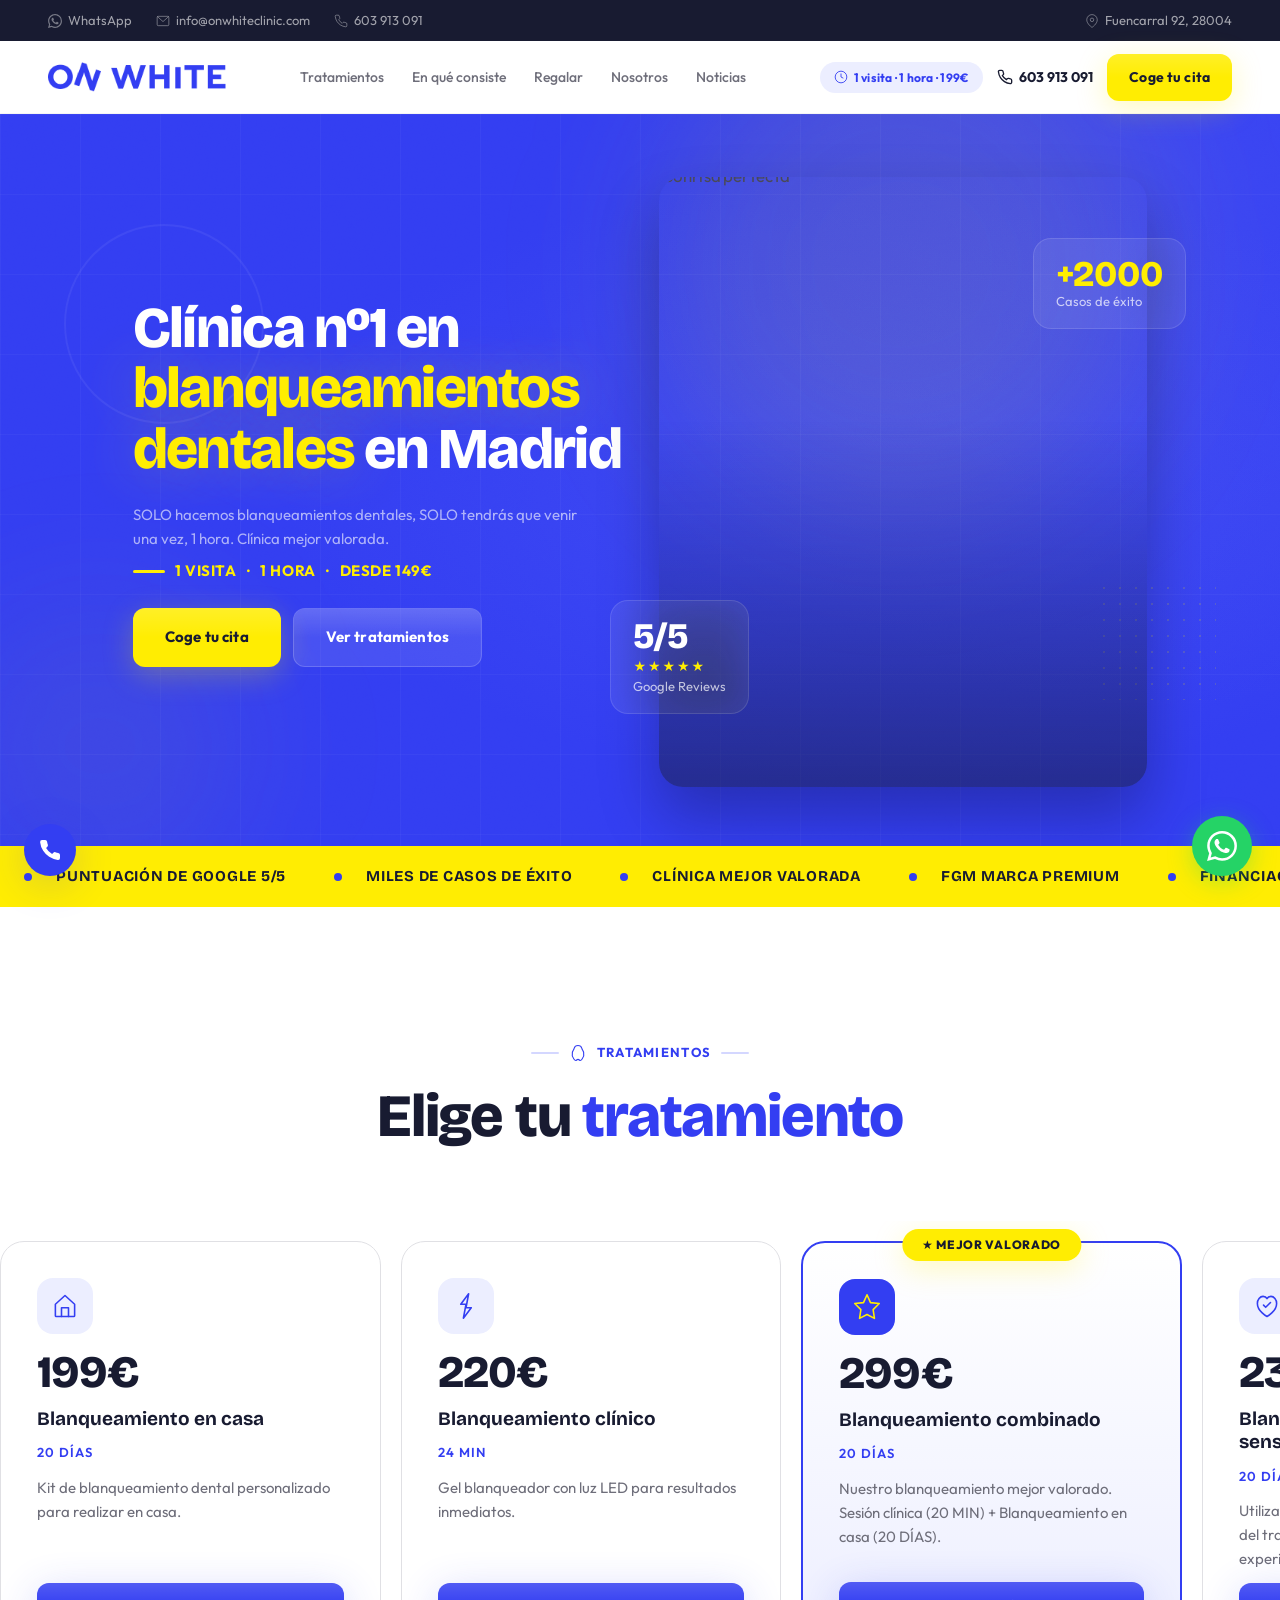
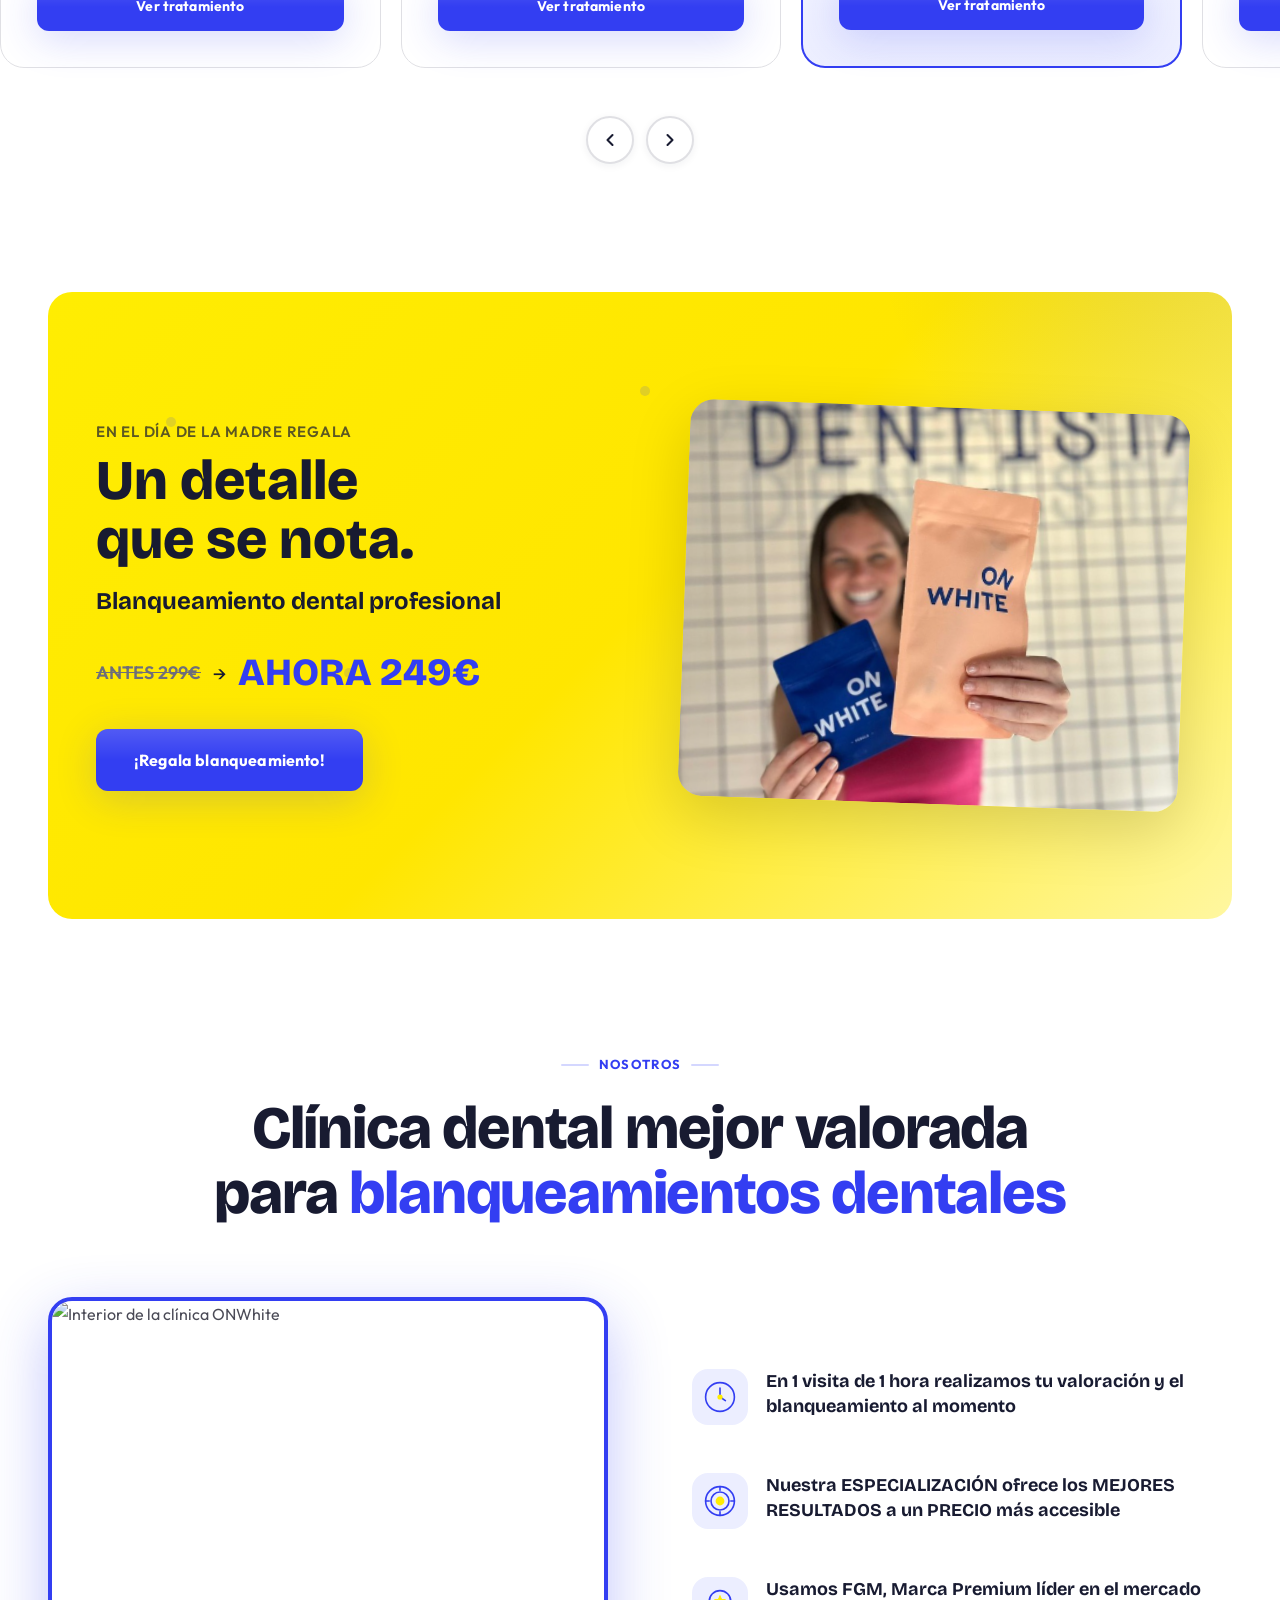
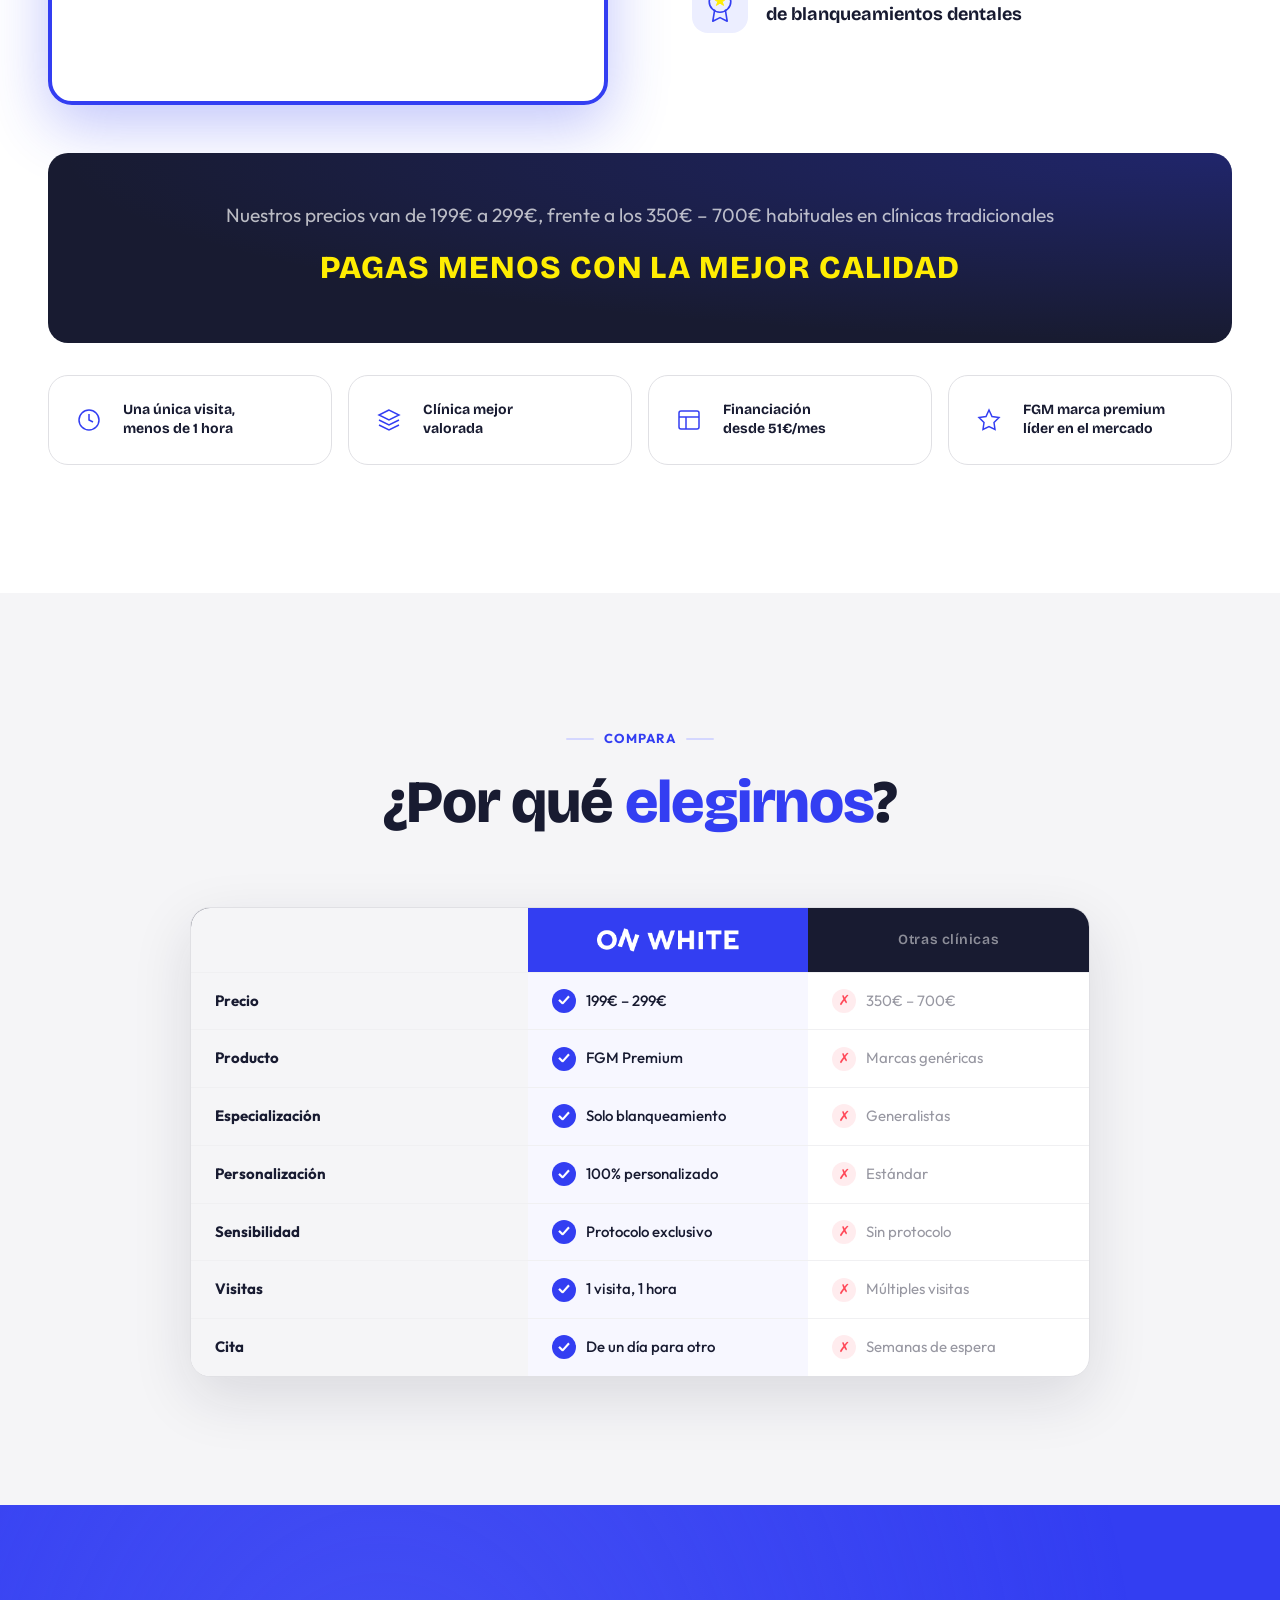
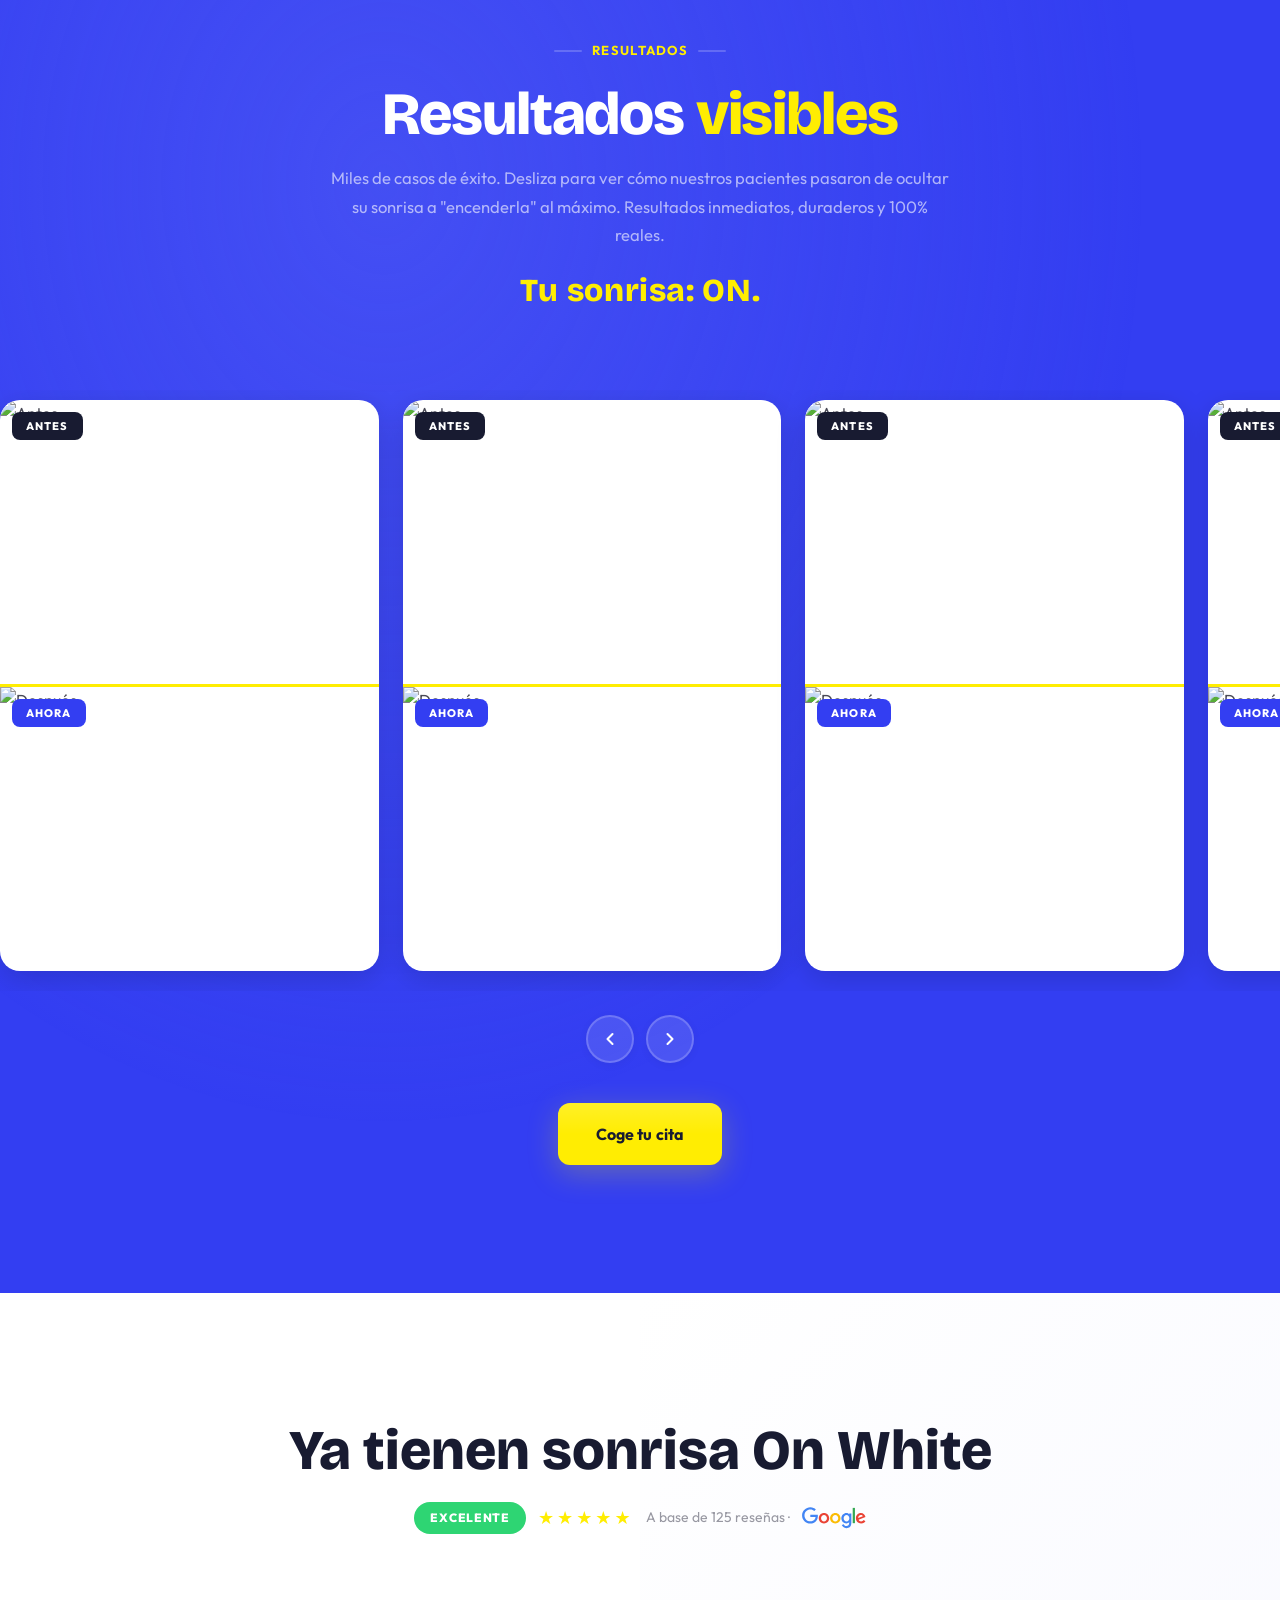
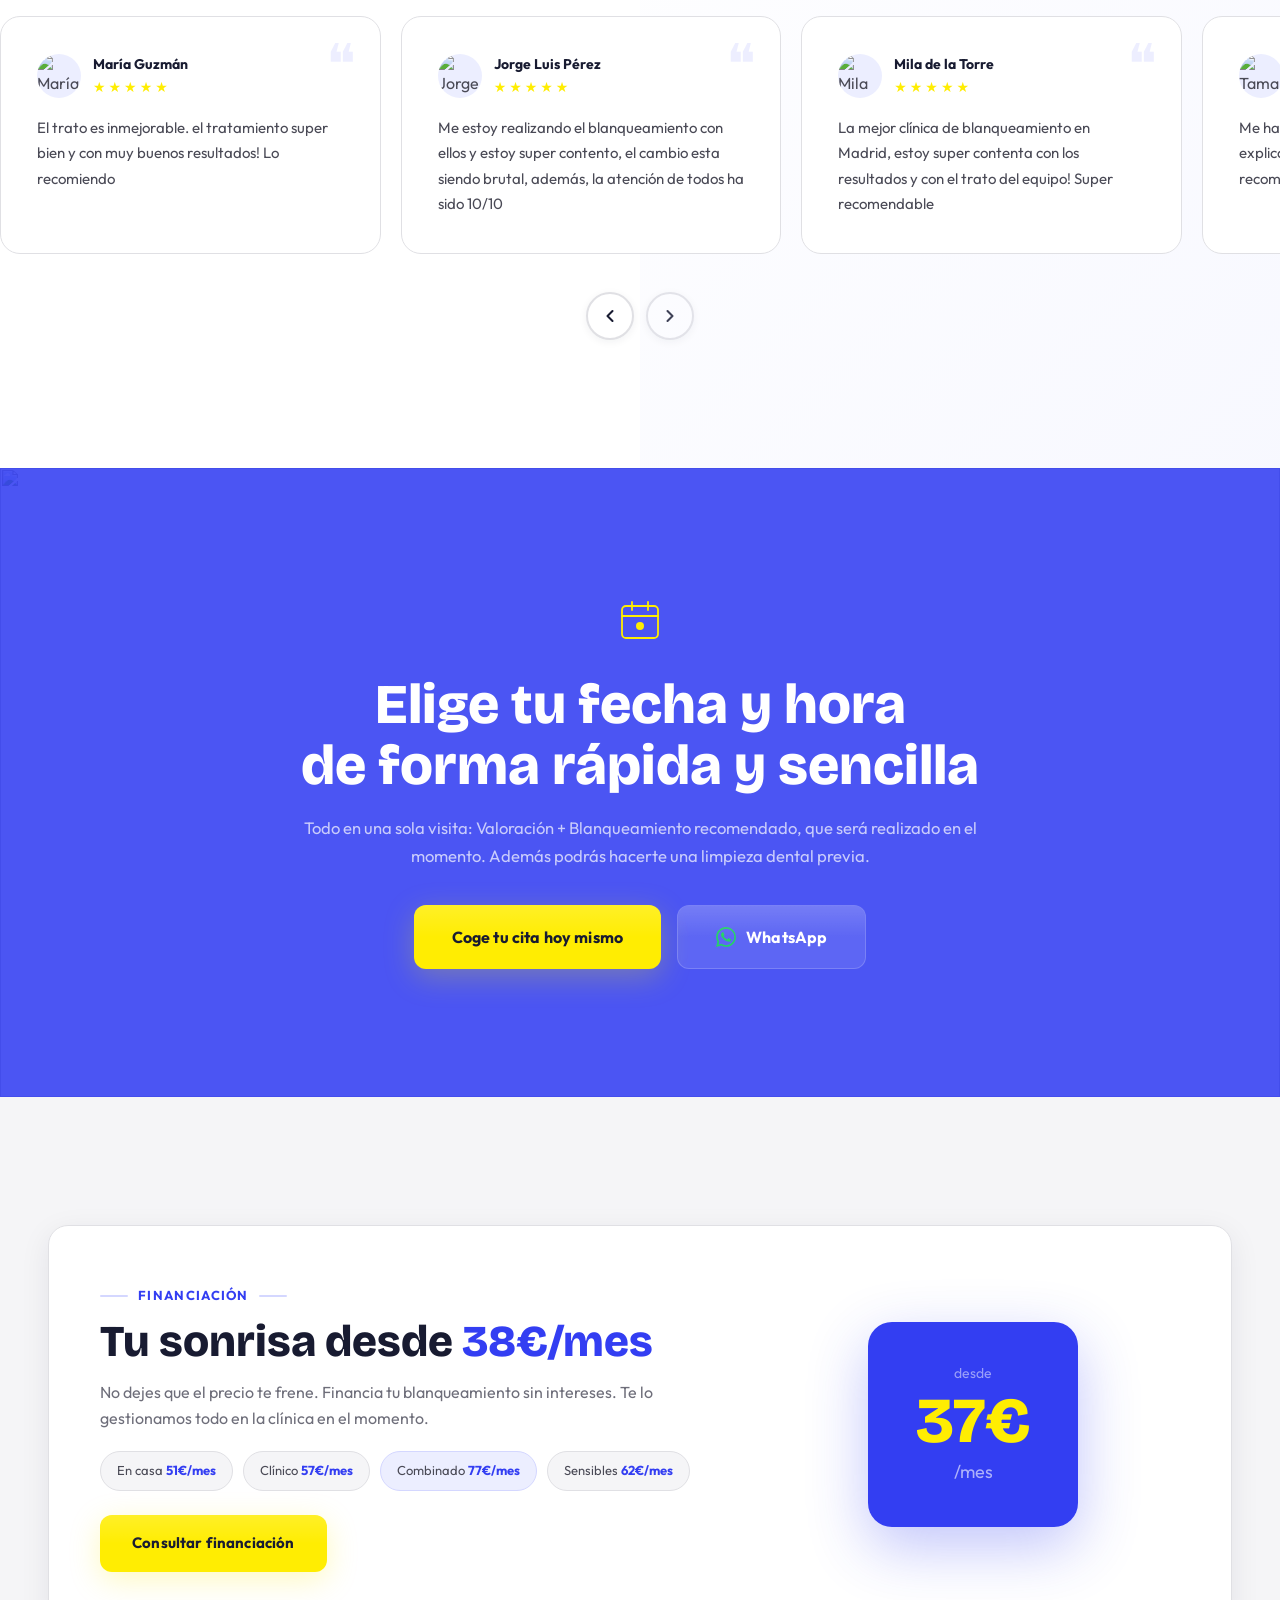
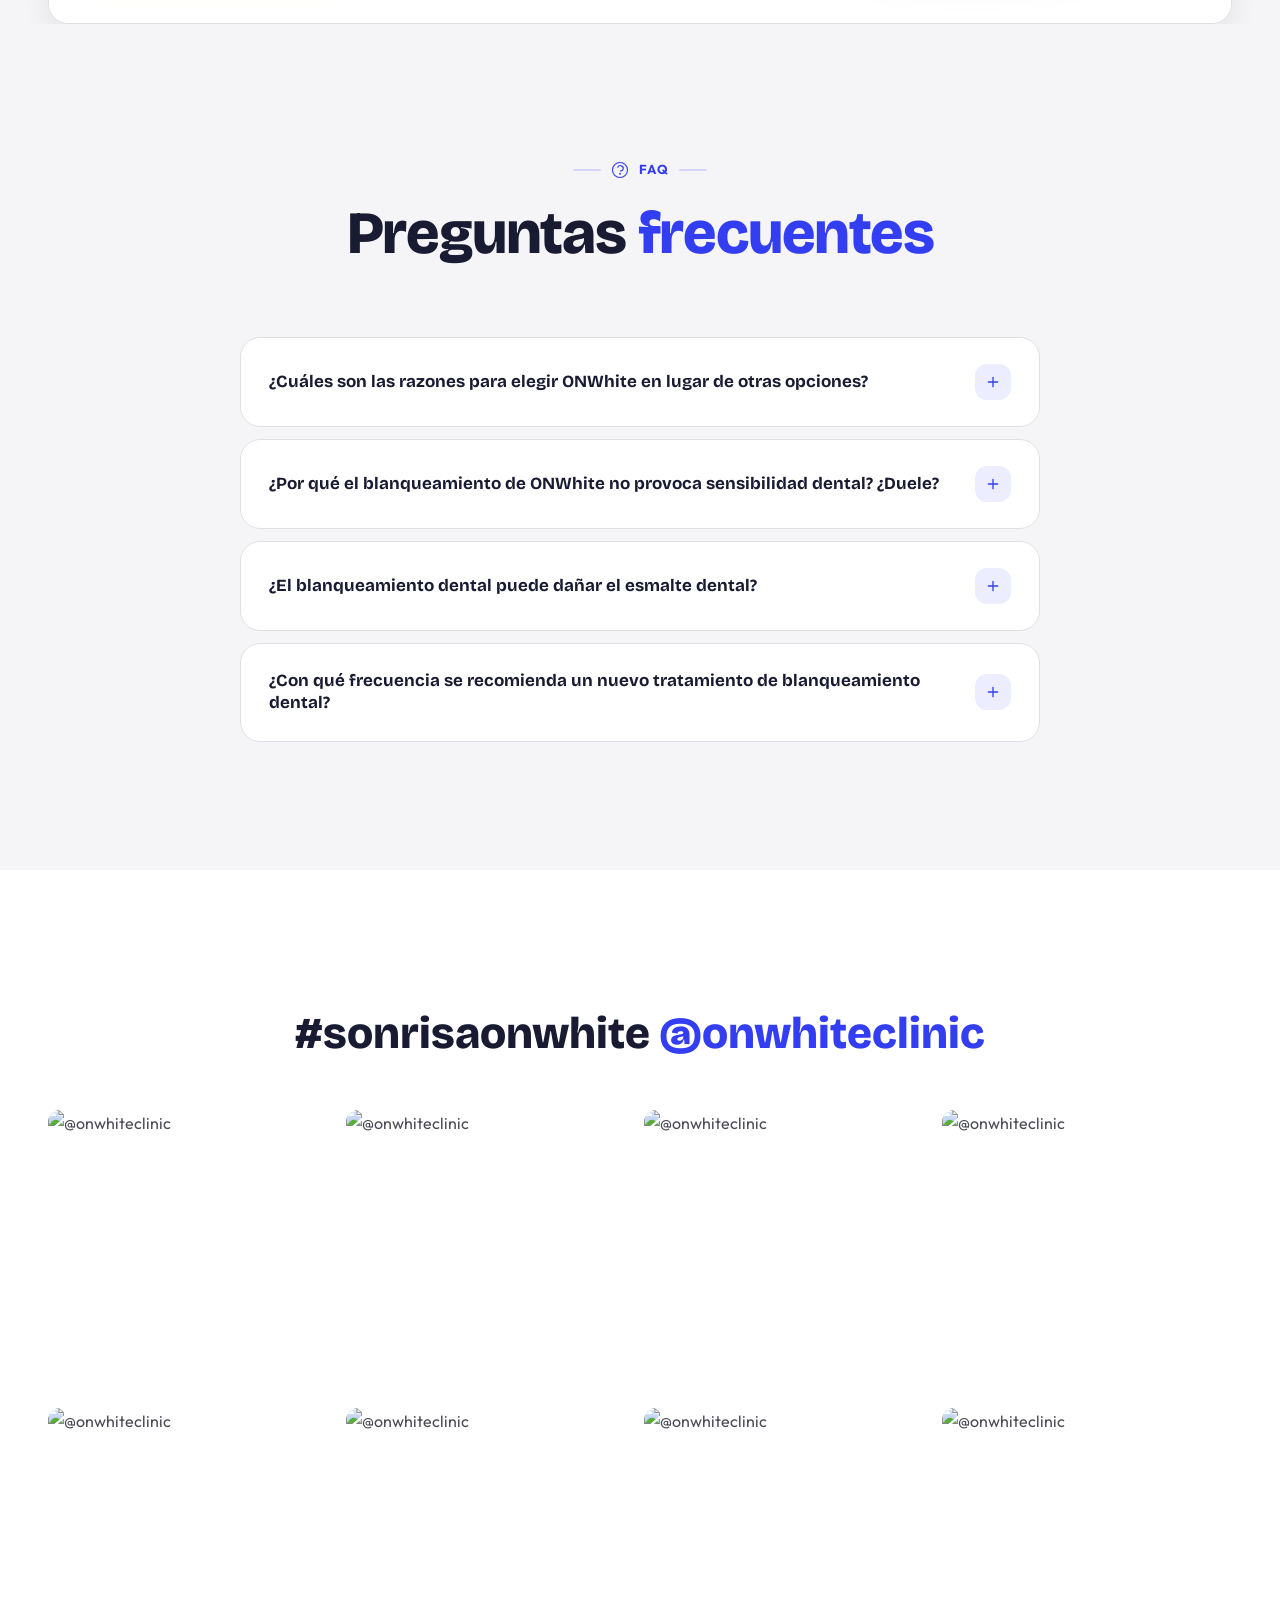
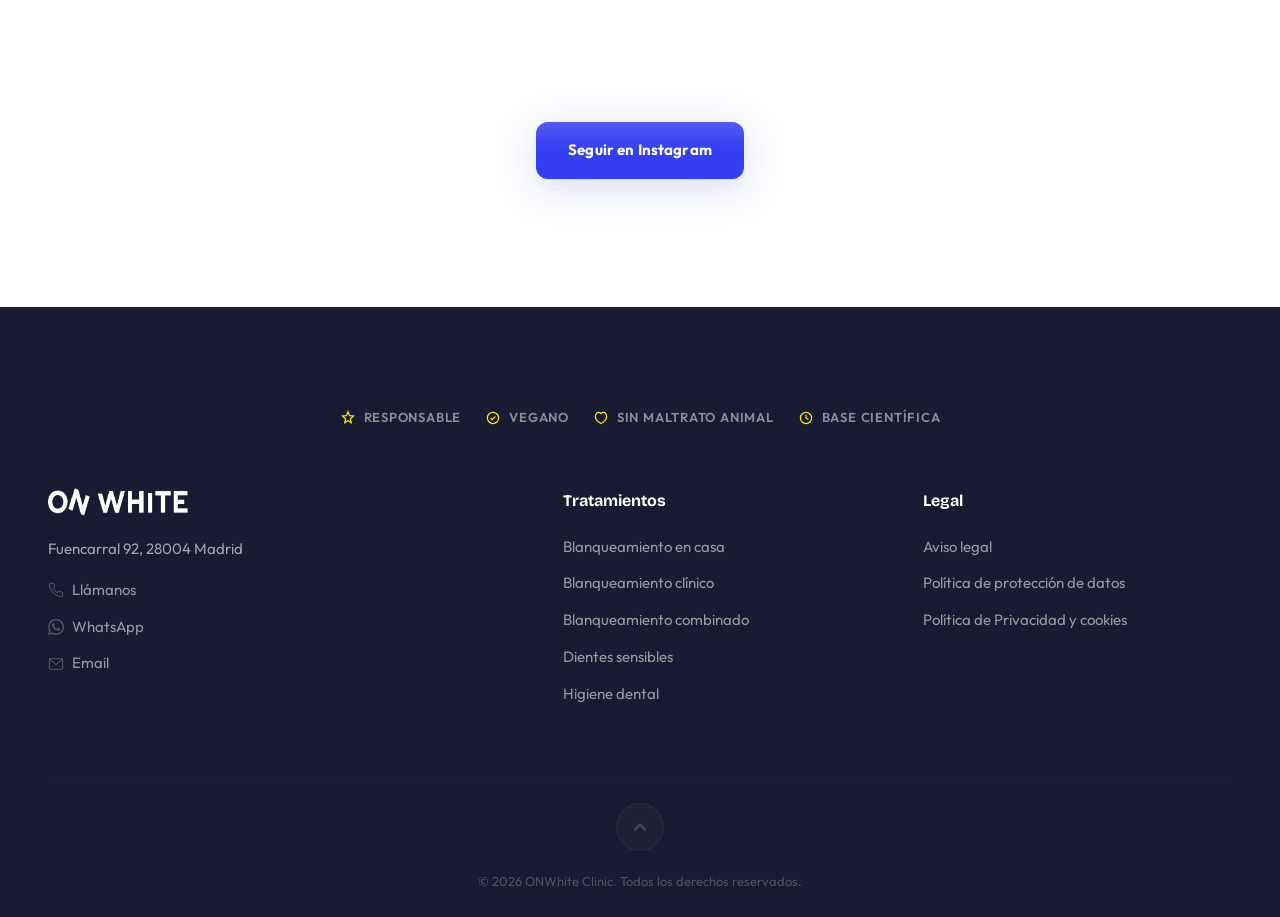
==== commit 5aa13138: "fix: all treatment cards show "Ver tratamiento" in blue, no links - Replaced all CTA buttons with sp" ====
--- a/prototype/index.html
+++ b/prototype/index.html
@@ -178,7 +178,7 @@
             <h3 class="t-card__name">Blanqueamiento en casa</h3>
             <div class="t-card__dur">20 DÍAS</div>
             <p class="t-card__desc">Kit de blanqueamiento dental personalizado para realizar en casa.</p>
-            <a href="#reservar" class="btn btn--outline btn--full btn--sm">Coge tu cita</a>
+            <span class="btn btn--blue btn--full btn--sm">Ver tratamiento</span>
           </div>
 
           <!-- Card 2: Clínico -->
@@ -192,7 +192,7 @@
             <h3 class="t-card__name">Blanqueamiento clínico</h3>
             <div class="t-card__dur">24 MIN</div>
             <p class="t-card__desc">Gel blanqueador con luz LED para resultados inmediatos.</p>
-            <a href="#reservar" class="btn btn--outline btn--full btn--sm">Coge tu cita</a>
+            <span class="btn btn--blue btn--full btn--sm">Ver tratamiento</span>
           </div>
 
           <!-- Card 3: Combinado — FEATURED -->
@@ -207,7 +207,7 @@
             <h3 class="t-card__name">Blanqueamiento combinado</h3>
             <div class="t-card__dur">20 DÍAS</div>
             <p class="t-card__desc">Nuestro blanqueamiento mejor valorado. Sesión clínica (20 MIN) + Blanqueamiento en casa (20 DÍAS).</p>
-            <a href="blanqueamiento-combinado.html" class="btn btn--blue btn--full btn--sm">Ver tratamiento</a>
+            <span class="btn btn--blue btn--full btn--sm">Ver tratamiento</span>
           </div>
 
           <!-- Card 4: Dientes sensibles -->
@@ -222,7 +222,7 @@
             <h3 class="t-card__name">Blanqueamiento dientes sensibles</h3>
             <div class="t-card__dur">20 DÍAS</div>
             <p class="t-card__desc">Utilizamos productos desensibilizantes antes del tratamiento para garantizar una experiencia cómoda y segura.</p>
-            <a href="#reservar" class="btn btn--outline btn--full btn--sm">Coge tu cita</a>
+            <span class="btn btn--blue btn--full btn--sm">Ver tratamiento</span>
           </div>
 
           <!-- Card 5: Higiene -->
@@ -242,7 +242,7 @@
             <h3 class="t-card__name">Higiene dental</h3>
             <div class="t-card__dur">30 MIN</div>
             <p class="t-card__desc">Eliminamos placa y sarro utilizando tecnología de ultrasonidos.</p>
-            <a href="#reservar" class="btn btn--outline btn--full btn--sm">Coge tu cita</a>
+            <span class="btn btn--blue btn--full btn--sm">Ver tratamiento</span>
           </div>
 
           </div>
@@ -853,7 +853,7 @@
           <h4 class="footer__heading">Tratamientos</h4>
           <a href="#" class="footer__link">Blanqueamiento en casa</a>
           <a href="#" class="footer__link">Blanqueamiento clínico</a>
-          <a href="blanqueamiento-combinado.html" class="footer__link">Blanqueamiento combinado</a>
+          <a href="#" class="footer__link">Blanqueamiento combinado</a>
           <a href="#" class="footer__link">Dientes sensibles</a>
           <a href="#" class="footer__link">Higiene dental</a>
         </div>
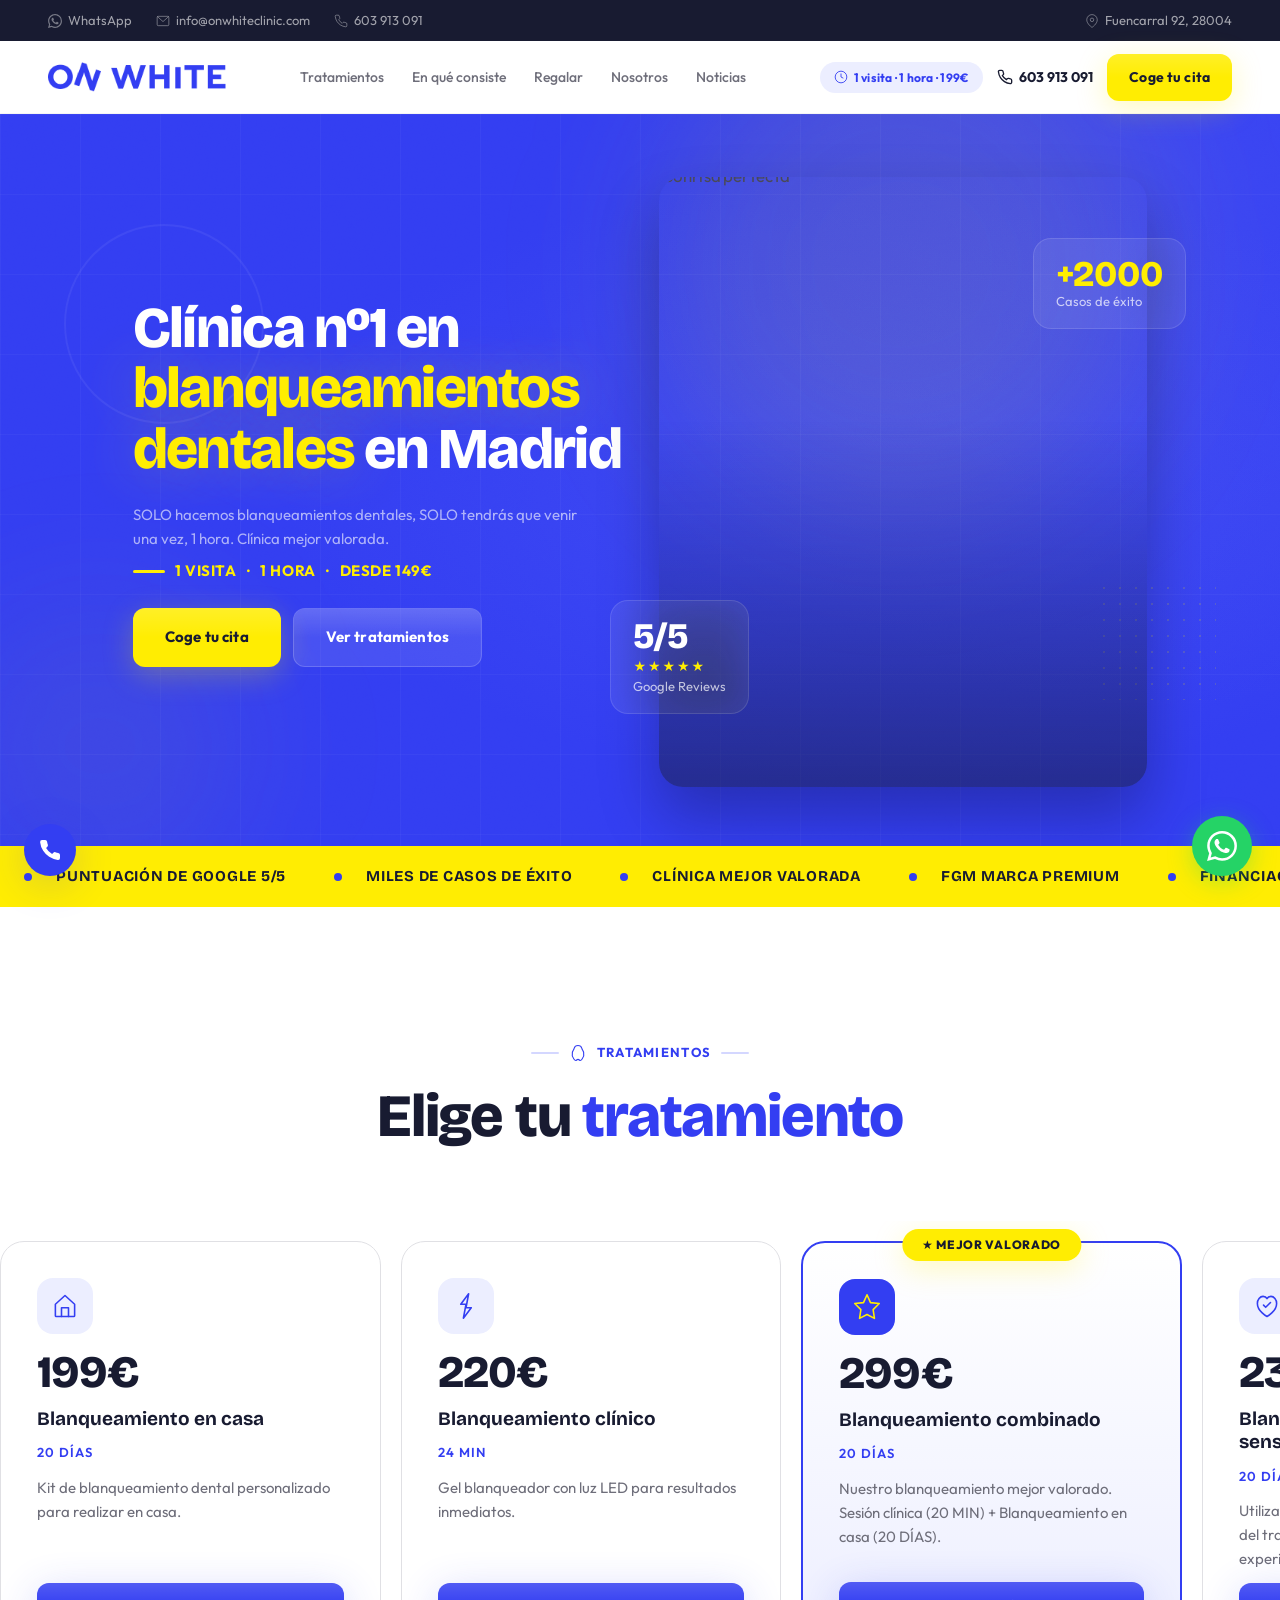
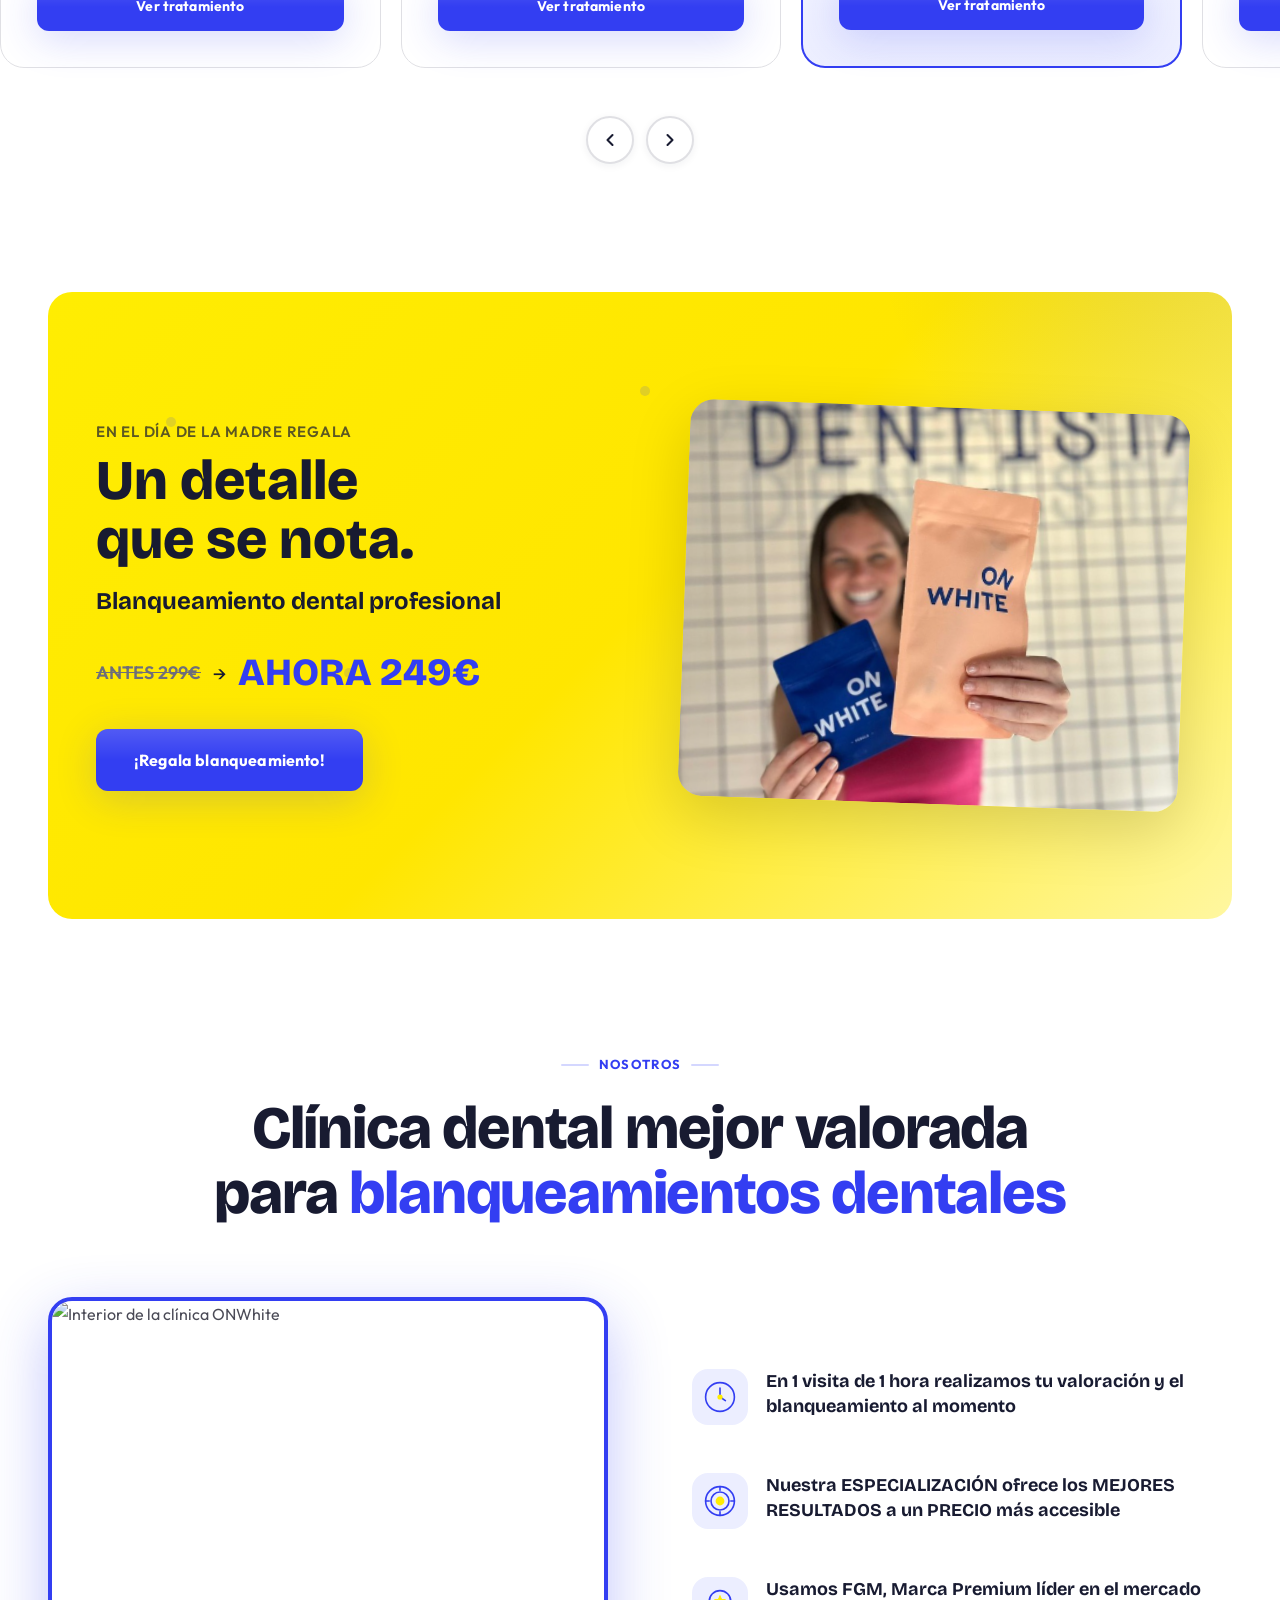
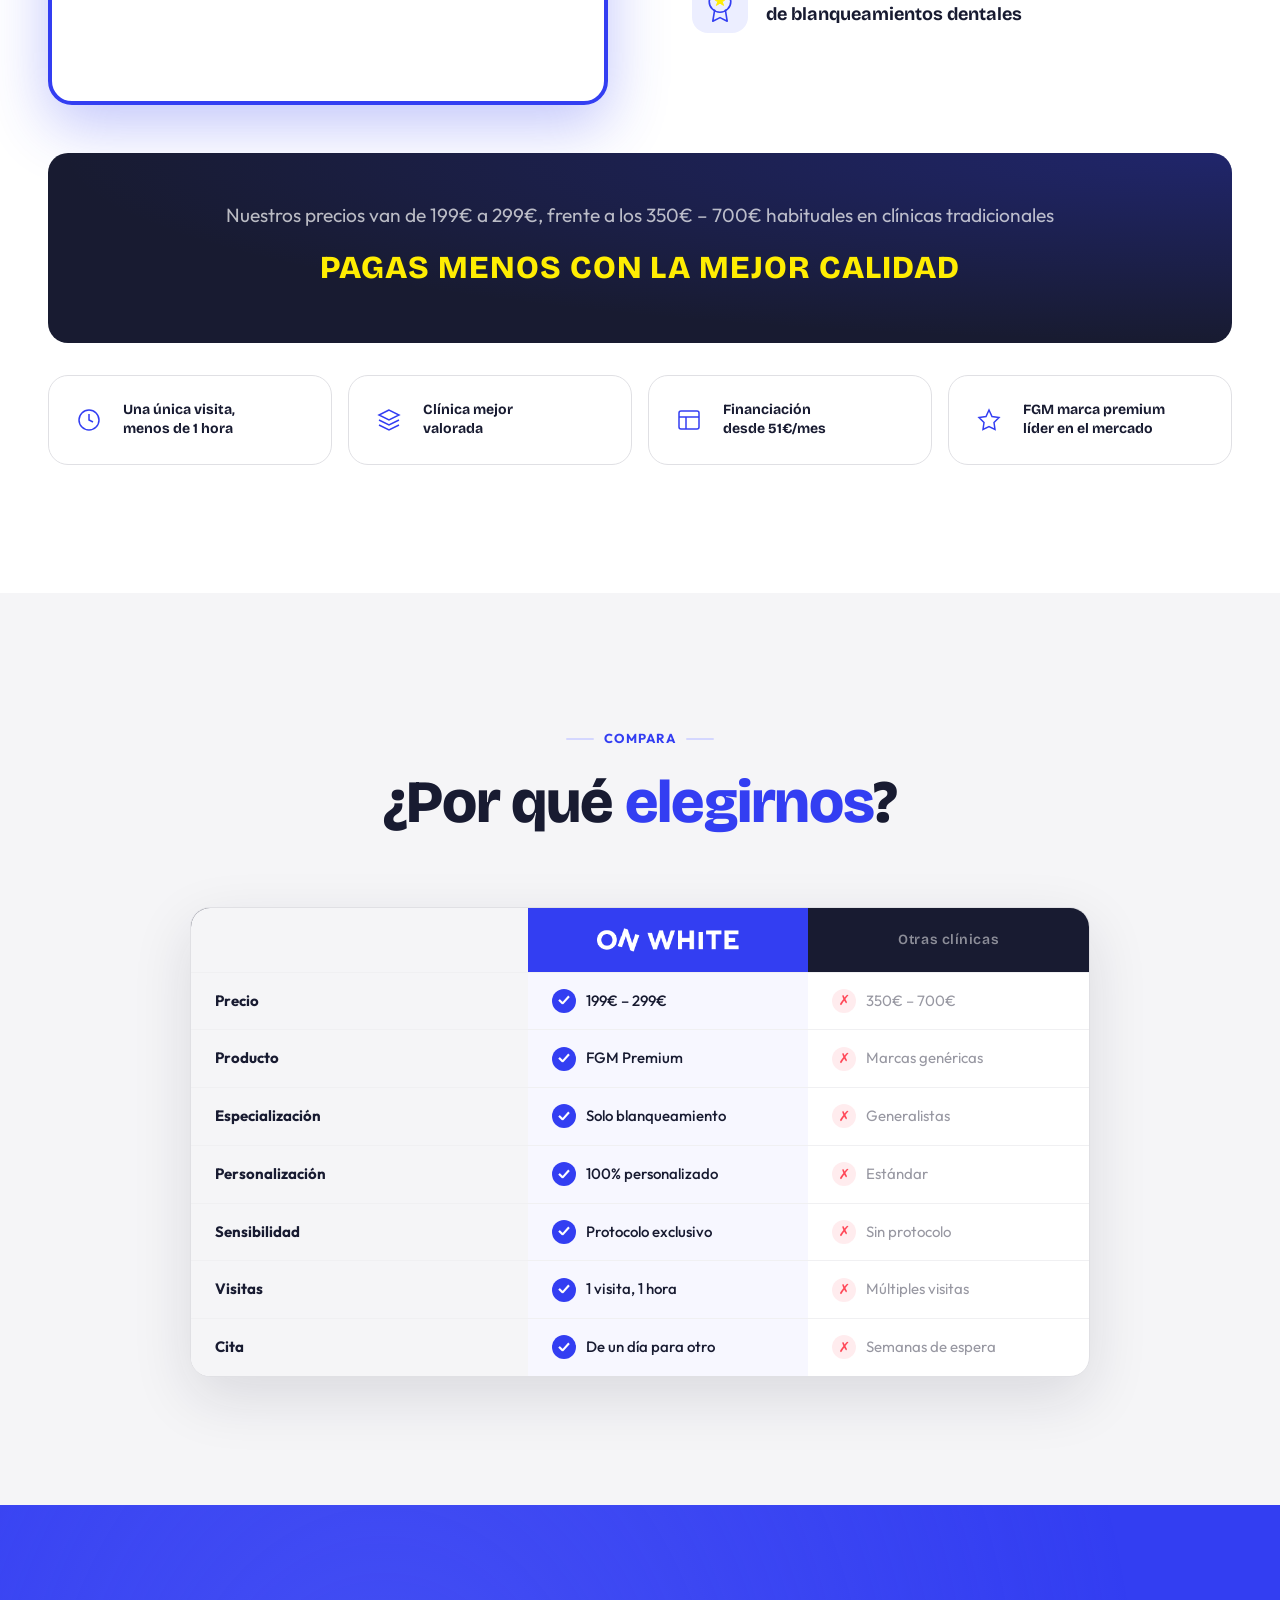
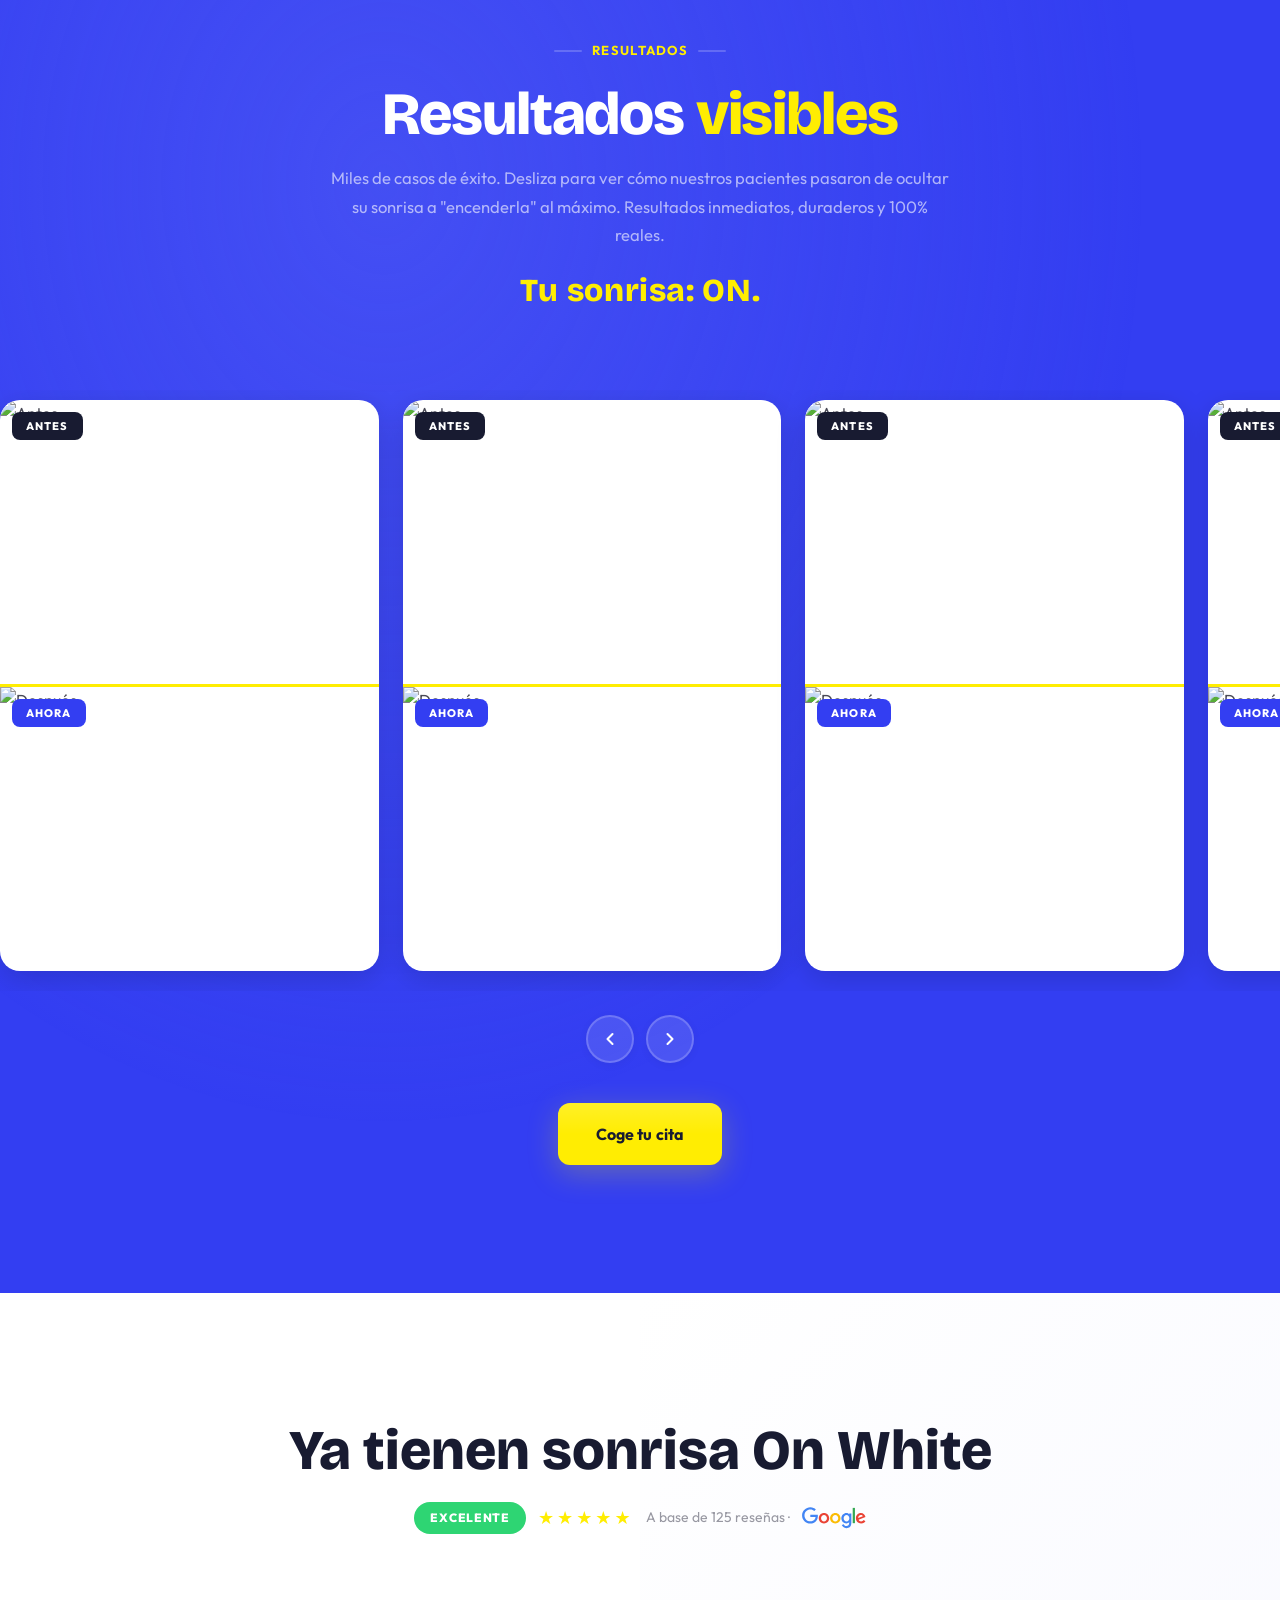
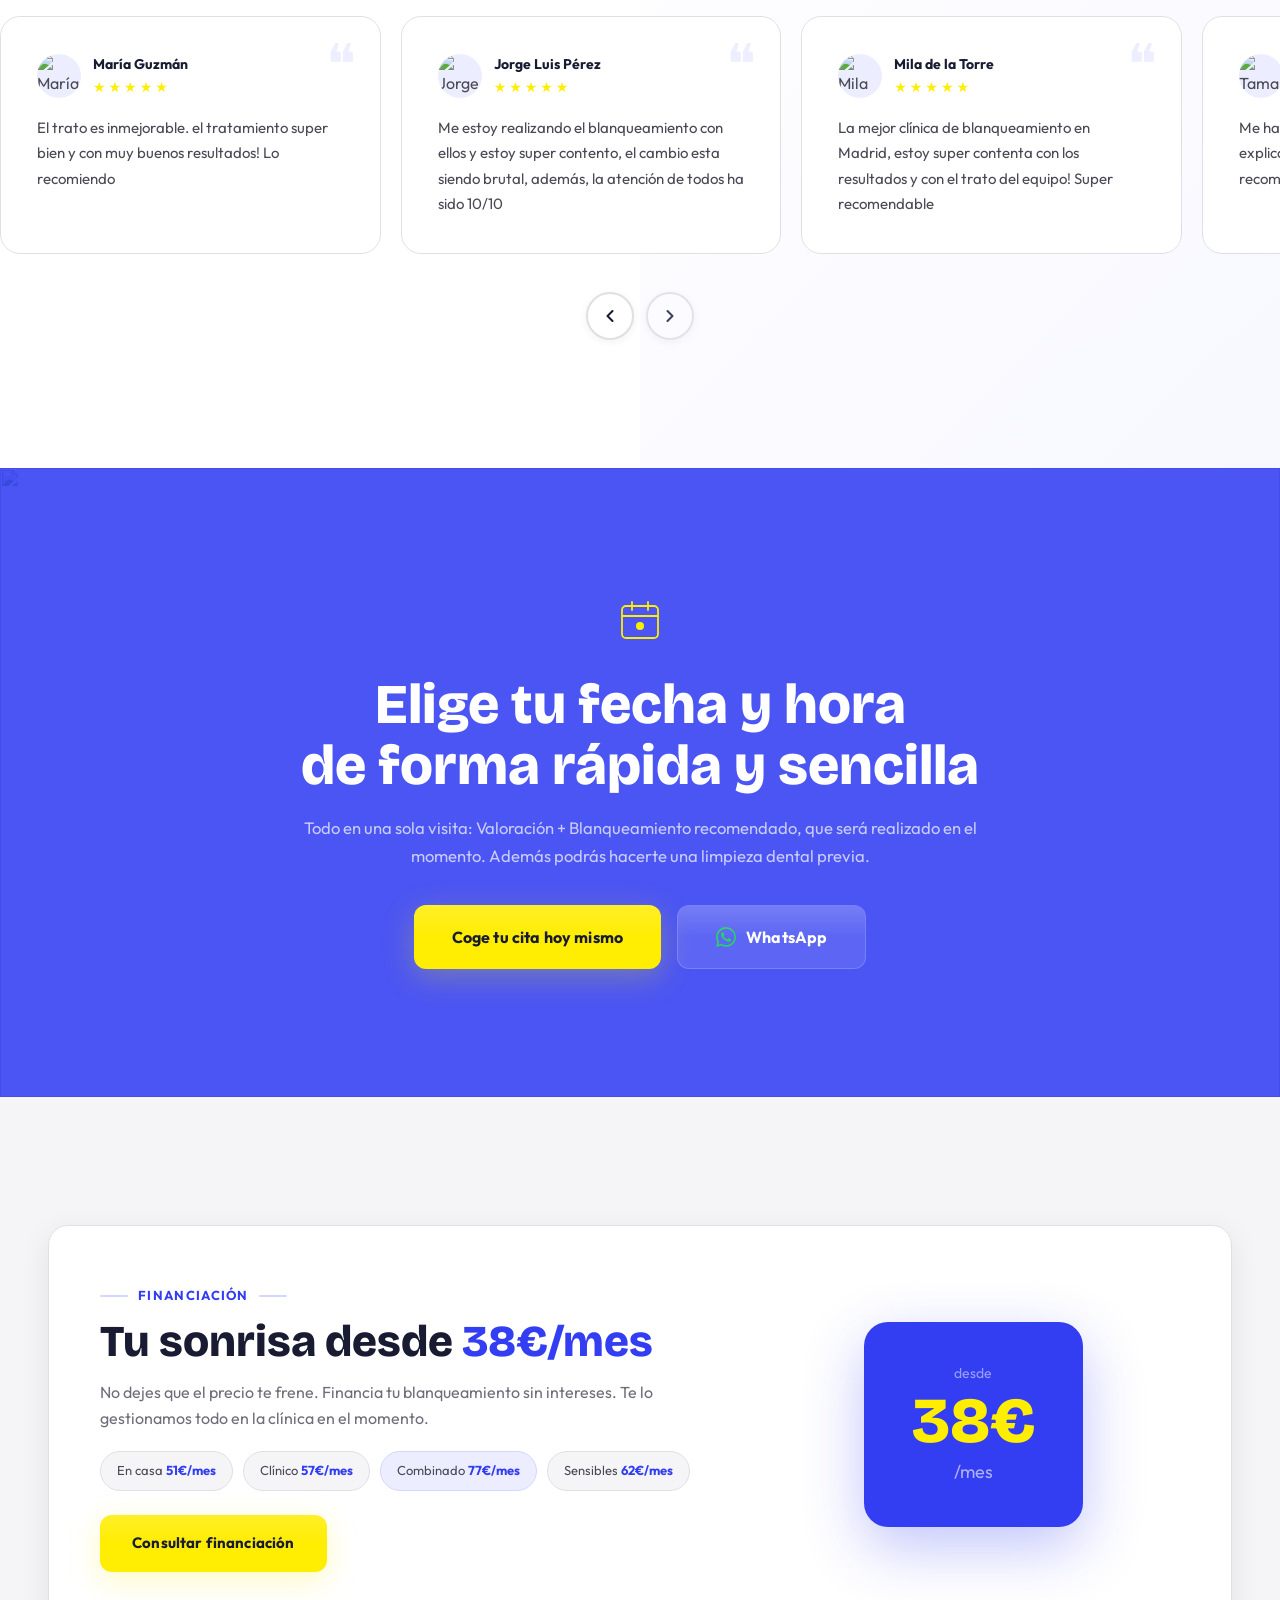
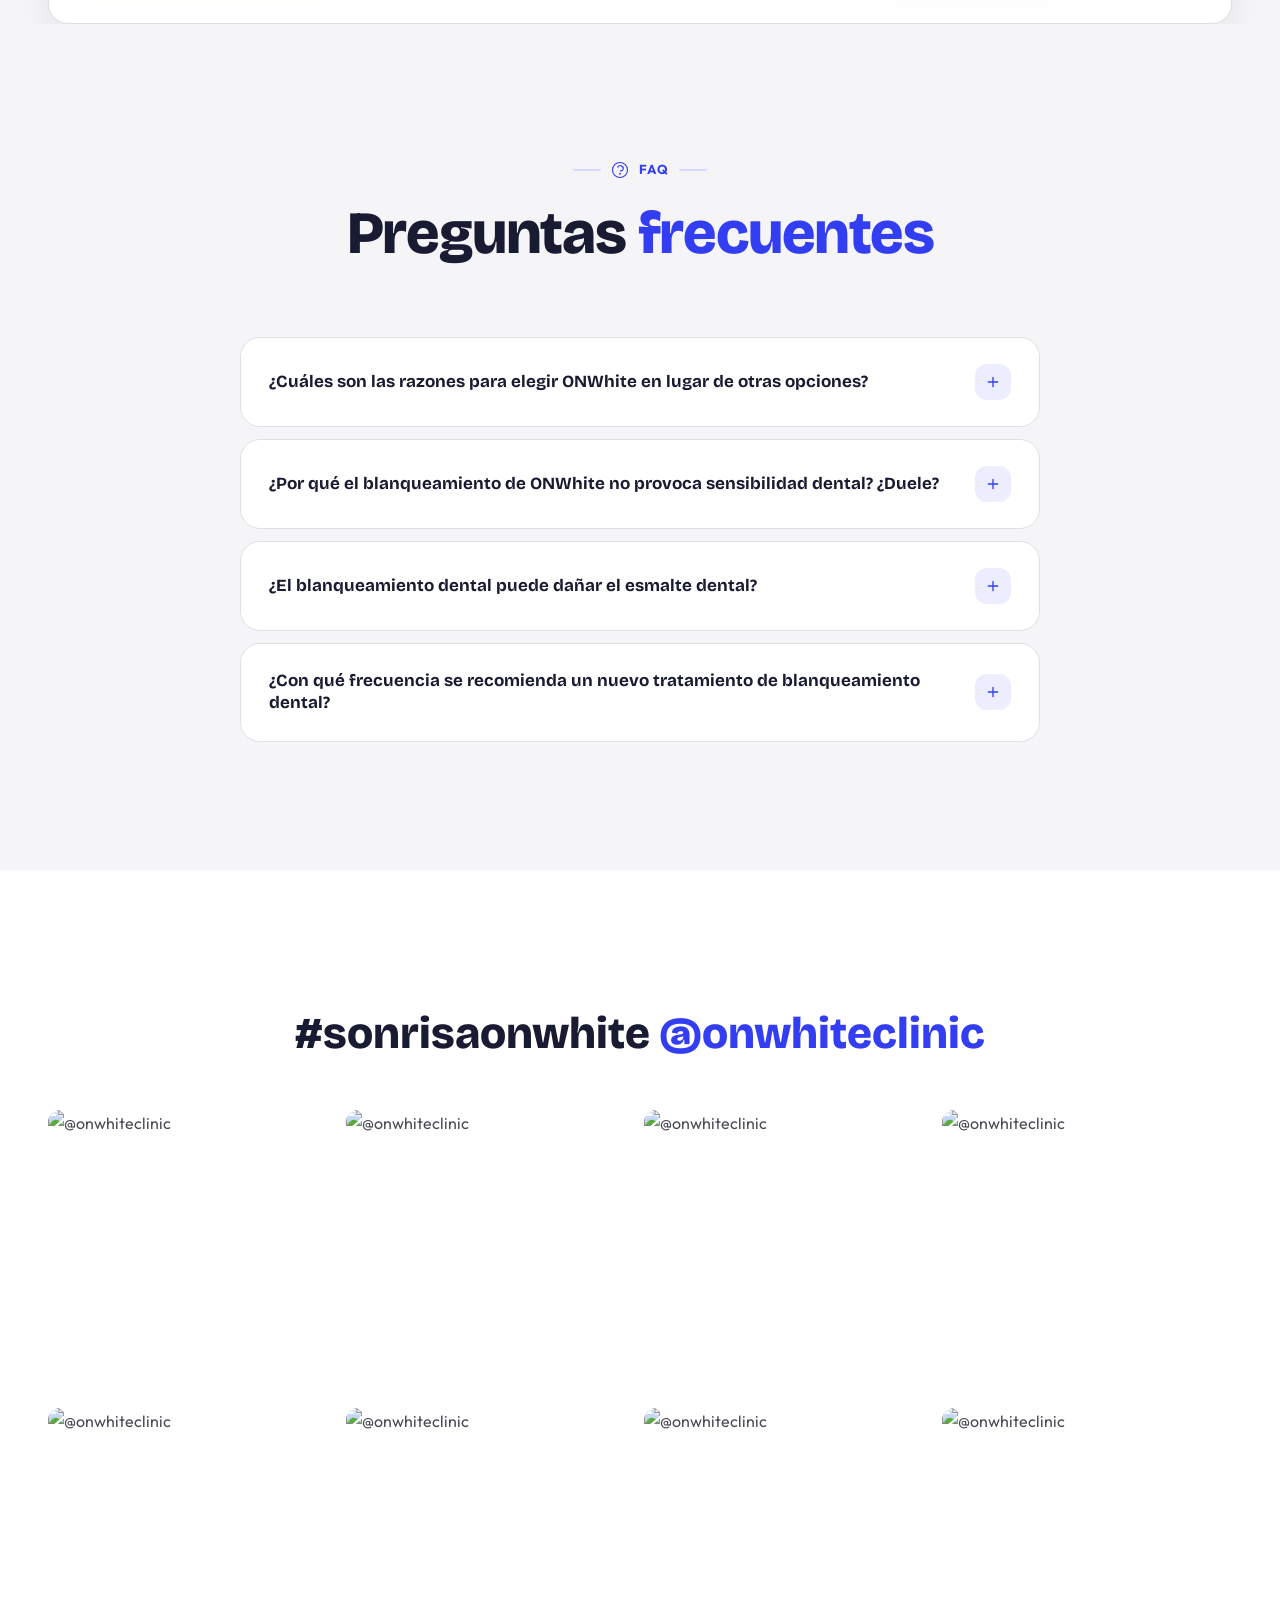
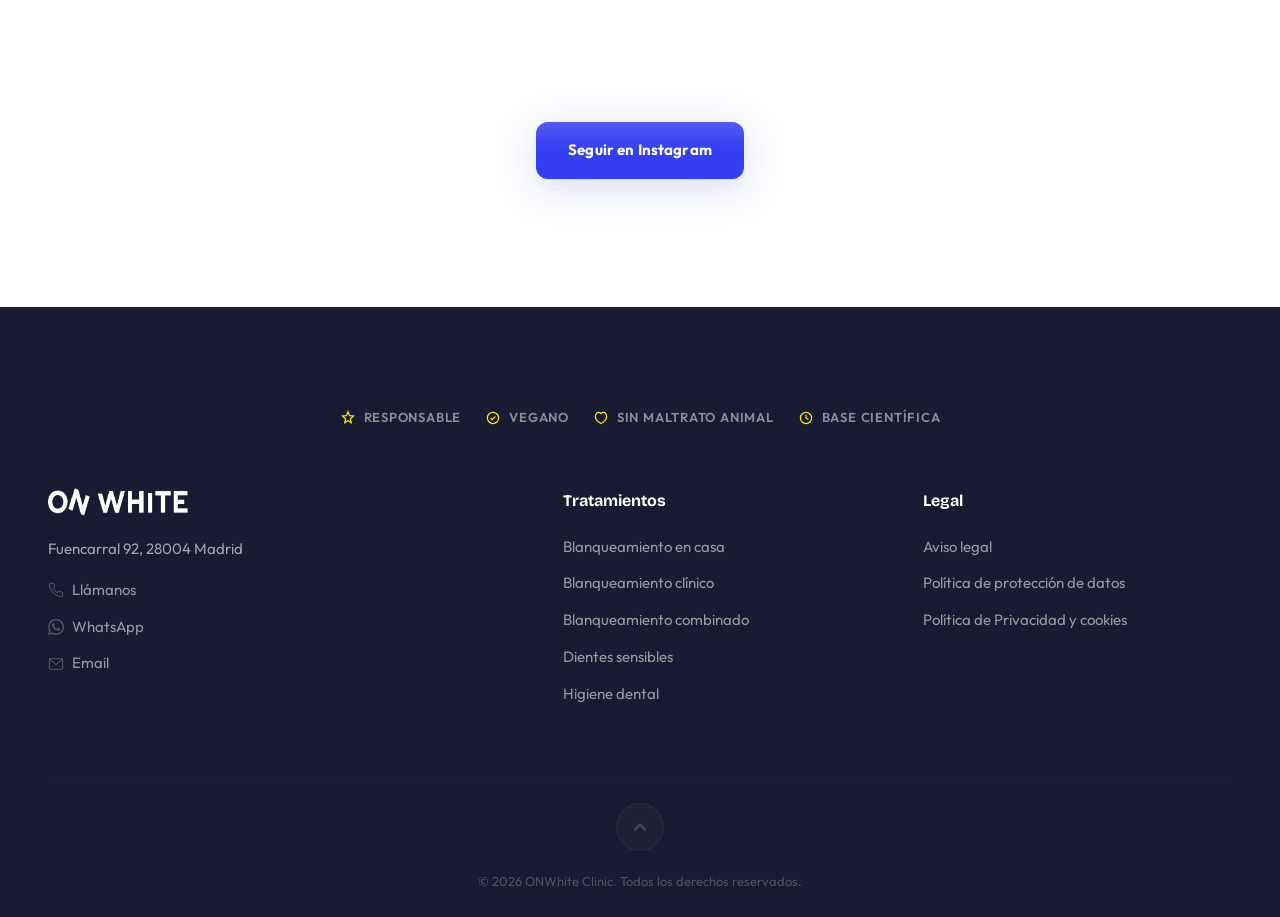
==== commit f028962f: "feat: propuesta caducada: sus páginas llevan al aviso Enviada el 16-abr-2026; ya no debe verse. inde" ====
--- a/prototype/index.html
+++ b/prototype/index.html
@@ -2,6 +2,17 @@
 <html lang="es">
 <head>
   <meta charset="UTF-8">
+<script>
+  /* Caducidad: la propuesta se ve 10 días desde su envío (16-abr-2026; el día de envío cuenta), hasta el 25-abr-2026
+     a las 23:59 de Madrid. Desde entonces, caducada.html. En local no caduca; ?caducada lo simula. */
+  (function () {
+    var fin = Date.UTC(2026, 3, 25, 22, 0);   // 26-abr-2026 00:00 en Madrid
+    if (/[?&]caducada\b/.test(location.search) || (/github\.io$/.test(location.hostname) && Date.now() >= fin)) {
+      document.documentElement.style.display = 'none';
+      location.replace('caducada.html');
+    }
+  })();
+</script>
   <meta name="viewport" content="width=device-width, initial-scale=1.0">
   <title>ONWhite | Blanqueamiento X Dentistas en Madrid | Desde 149€</title>
   <meta name="description" content="La única clínica en España especializada en blanqueamiento dental. 1 visita, 1 hora, desde 149€. Clínica mejor valorada en Madrid.">
